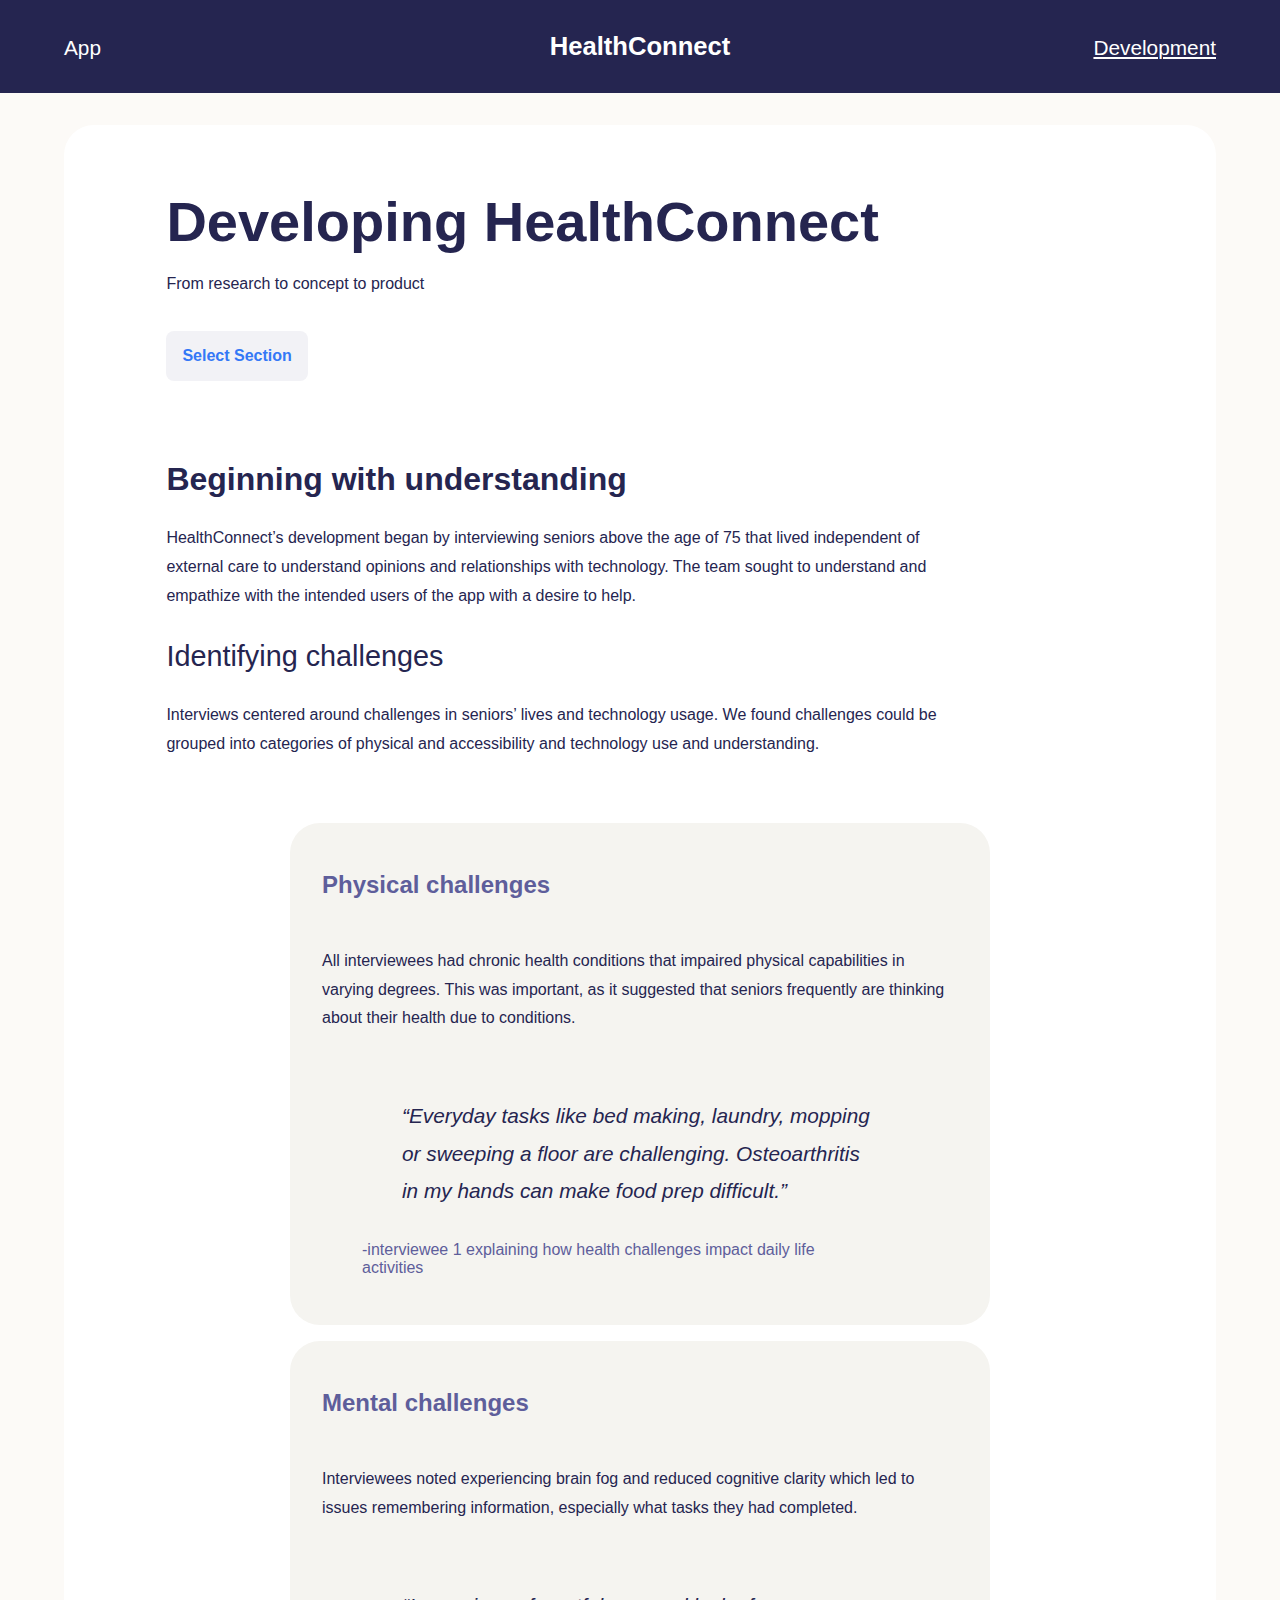
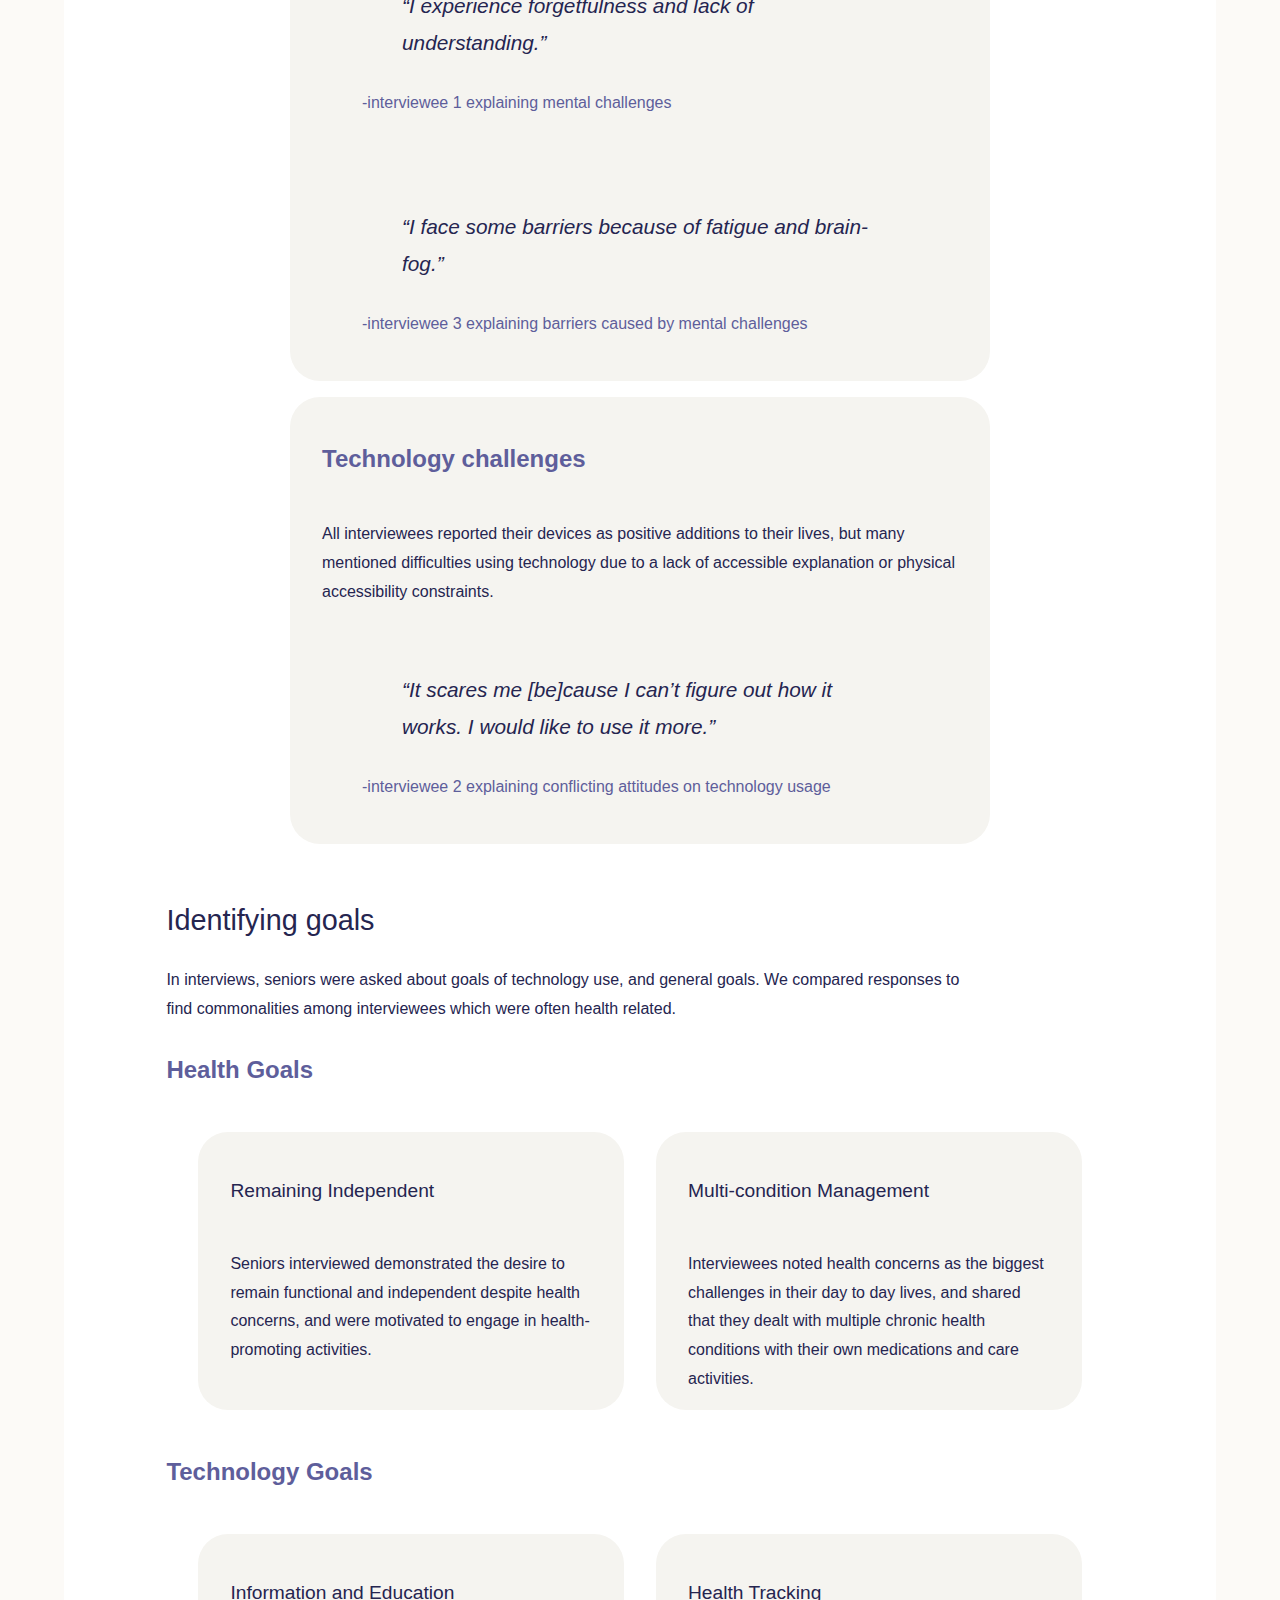
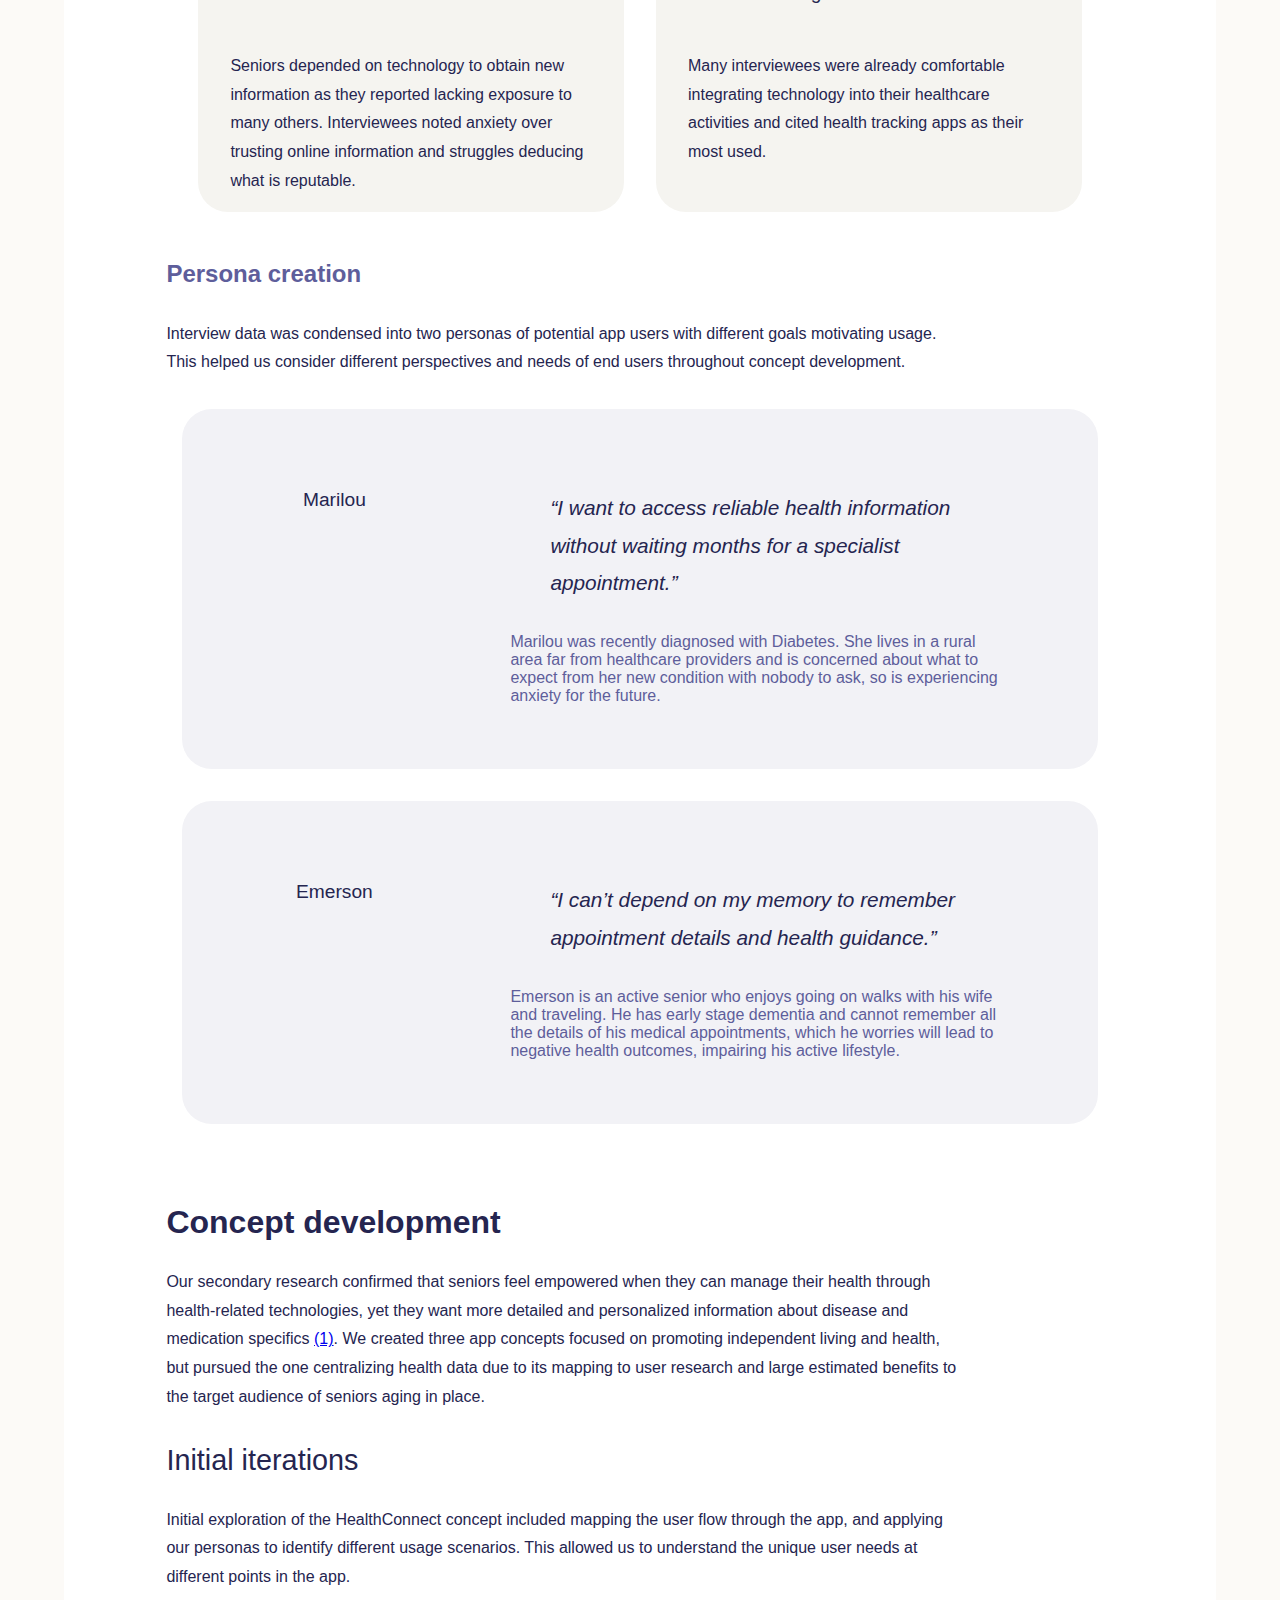
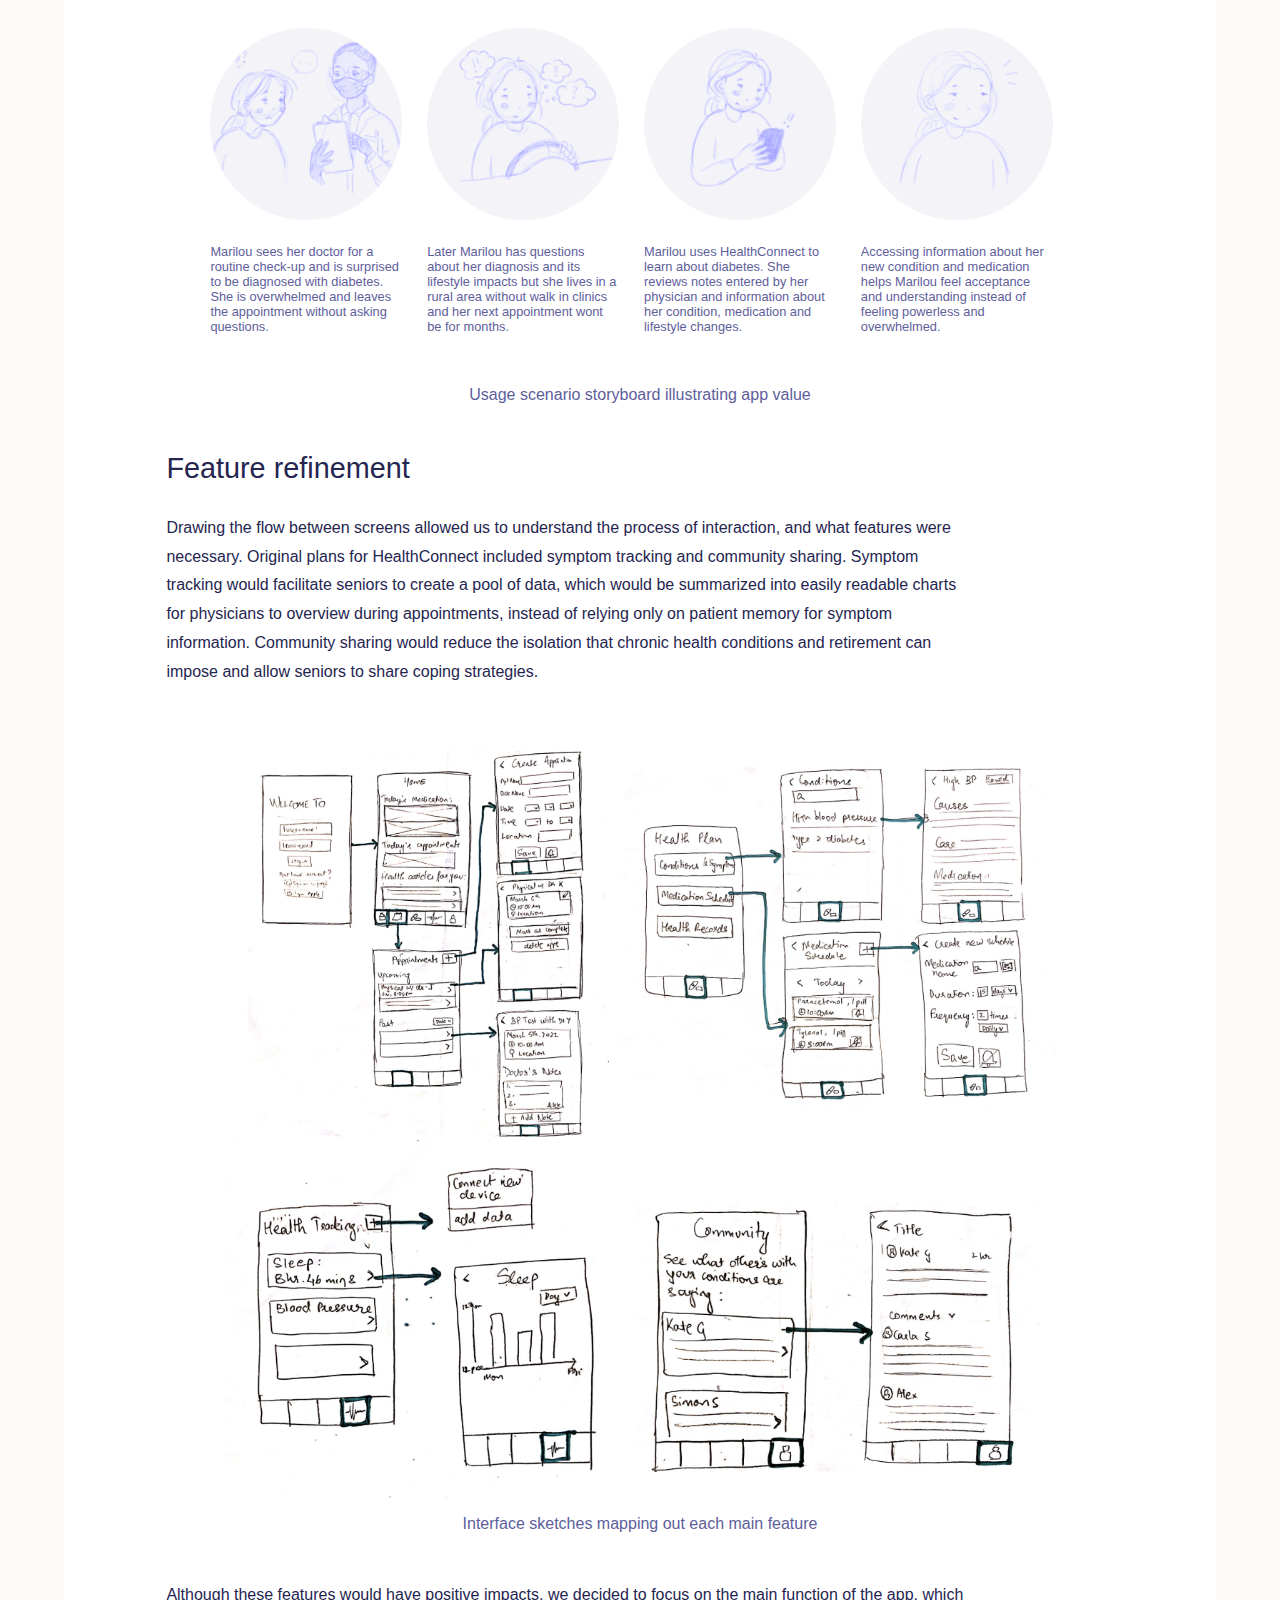
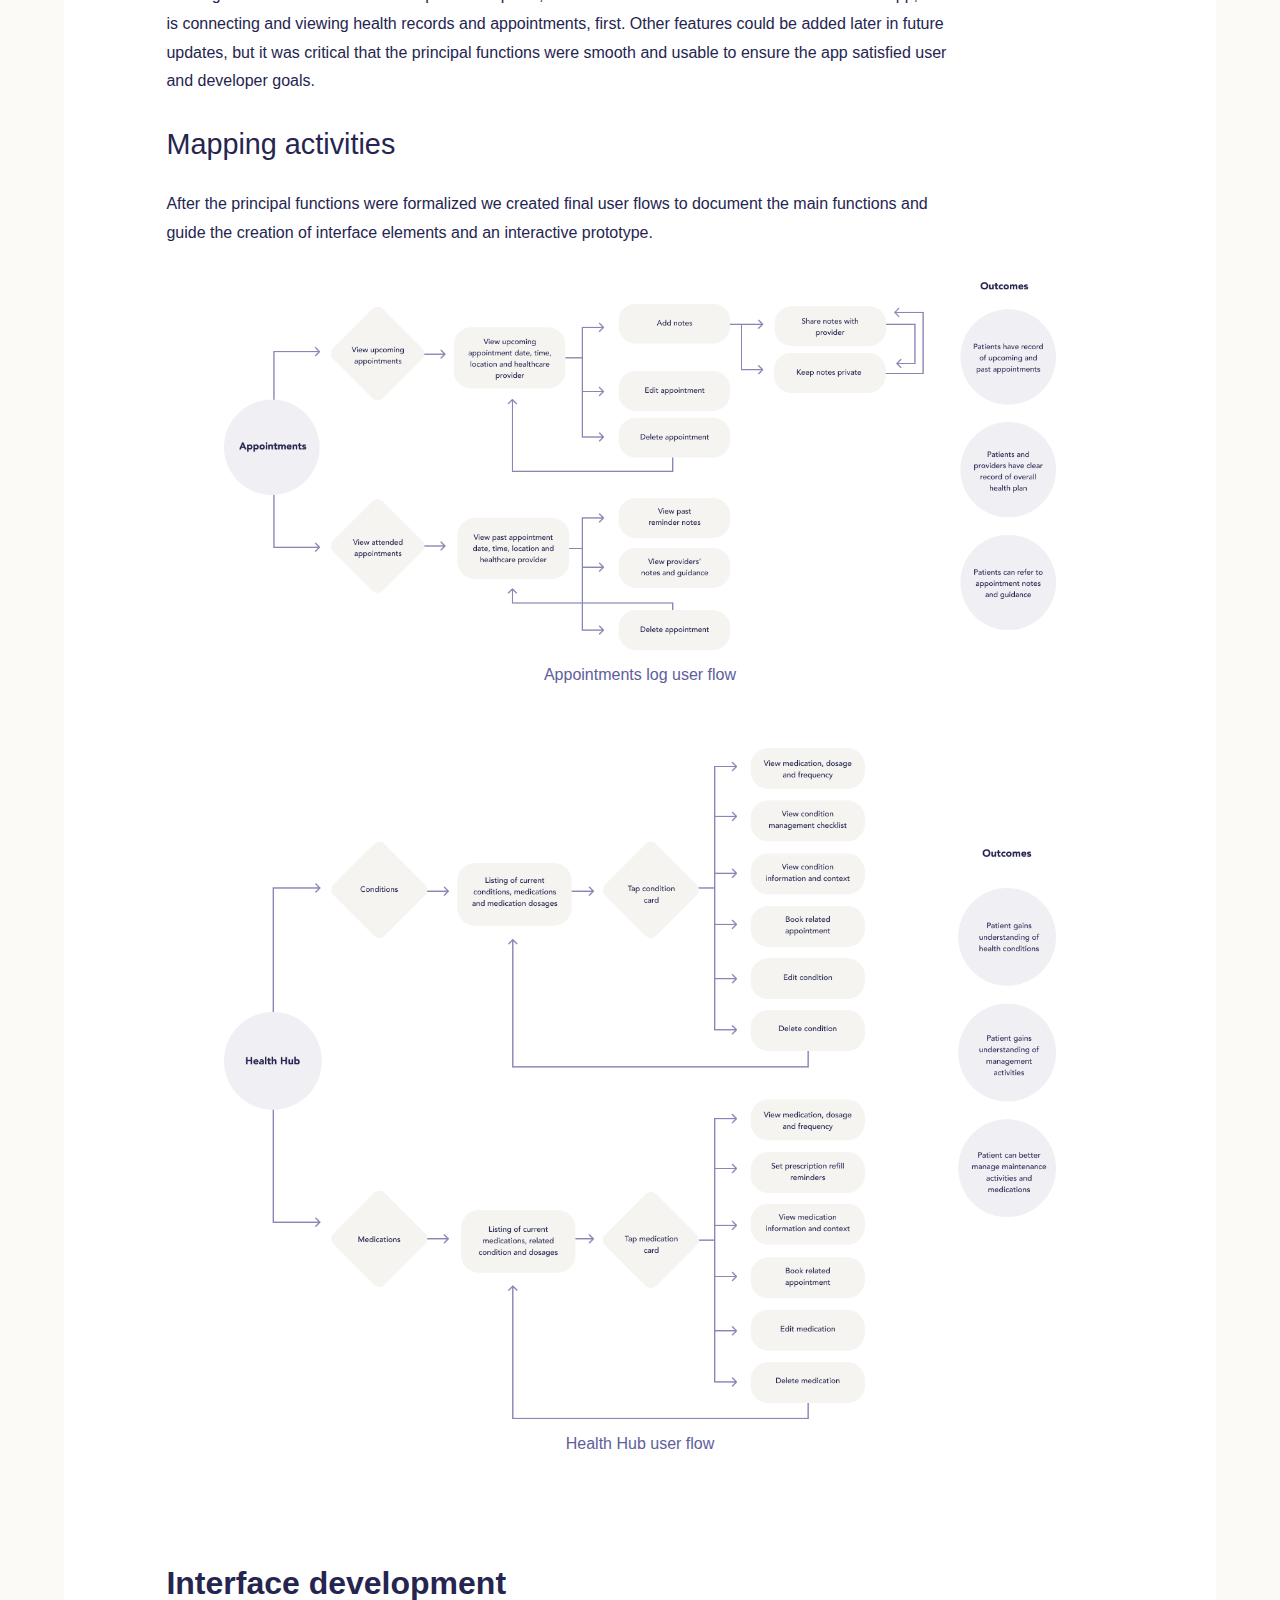
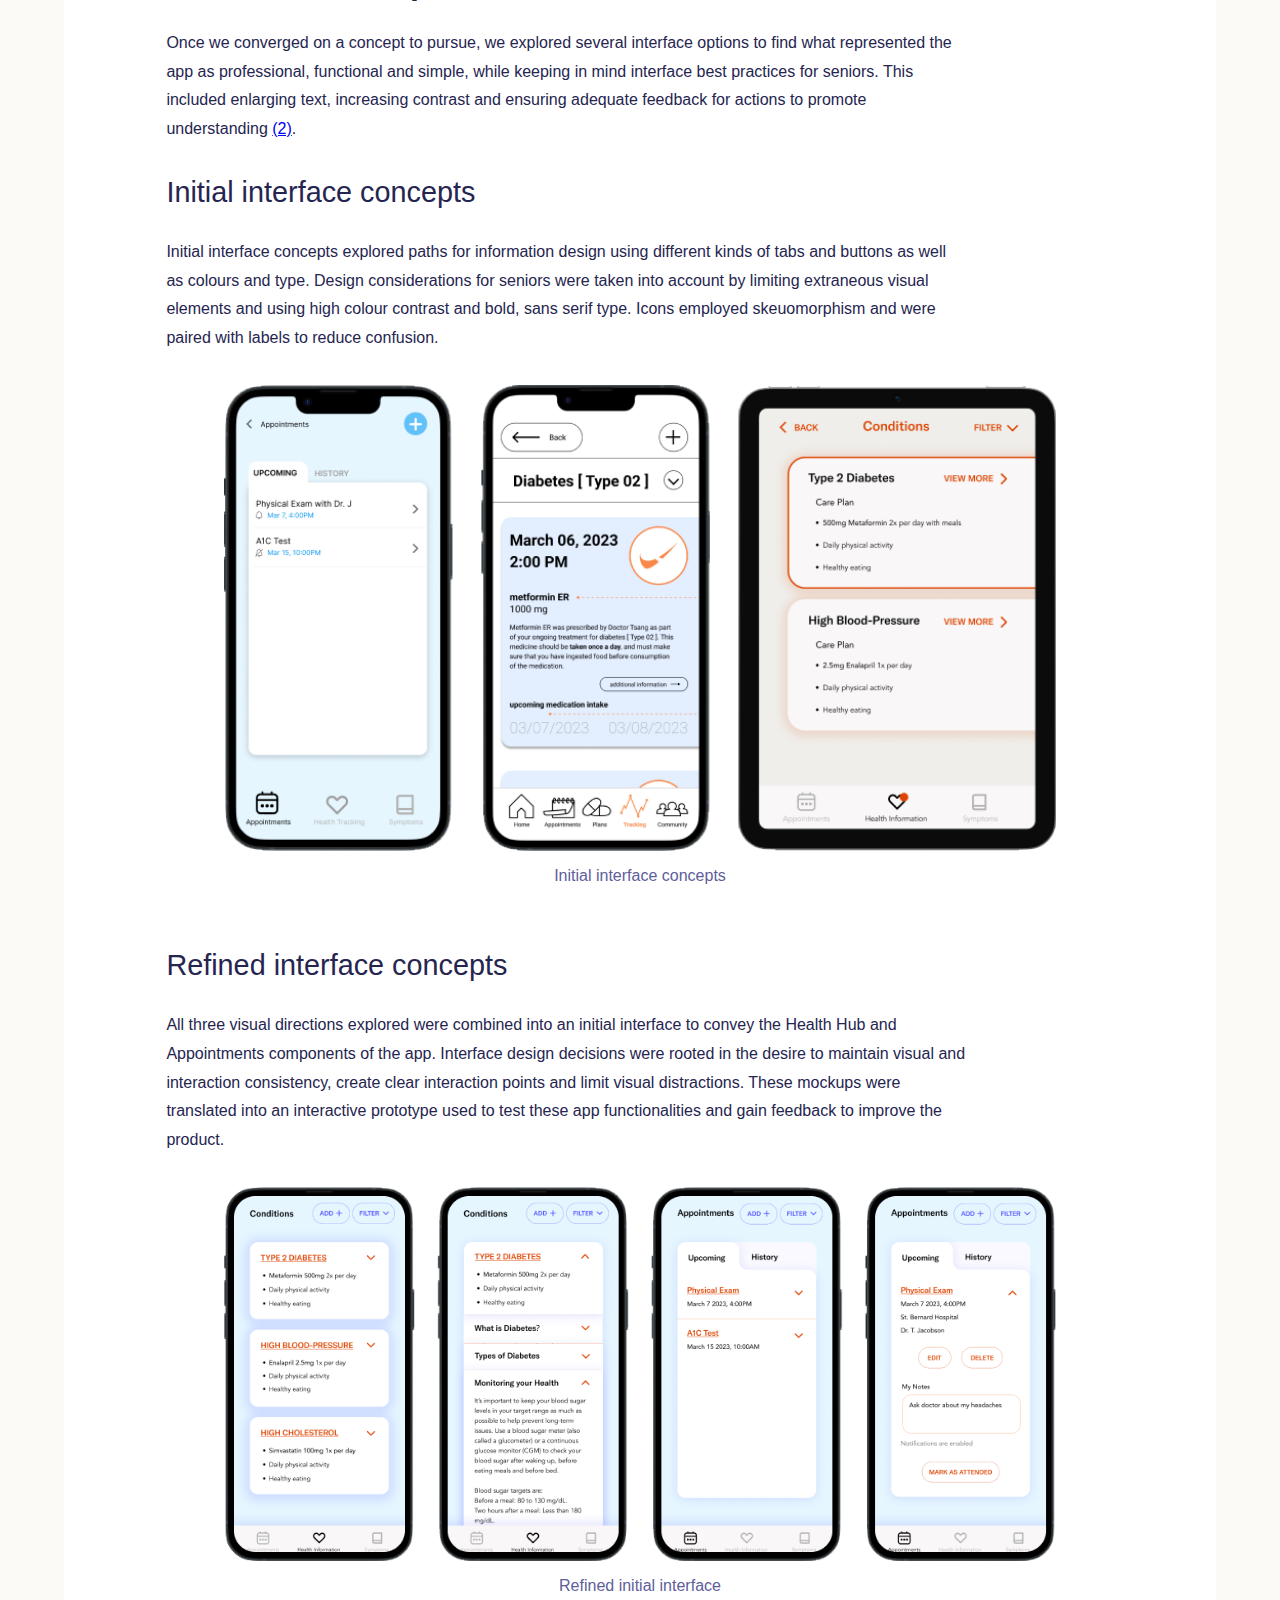
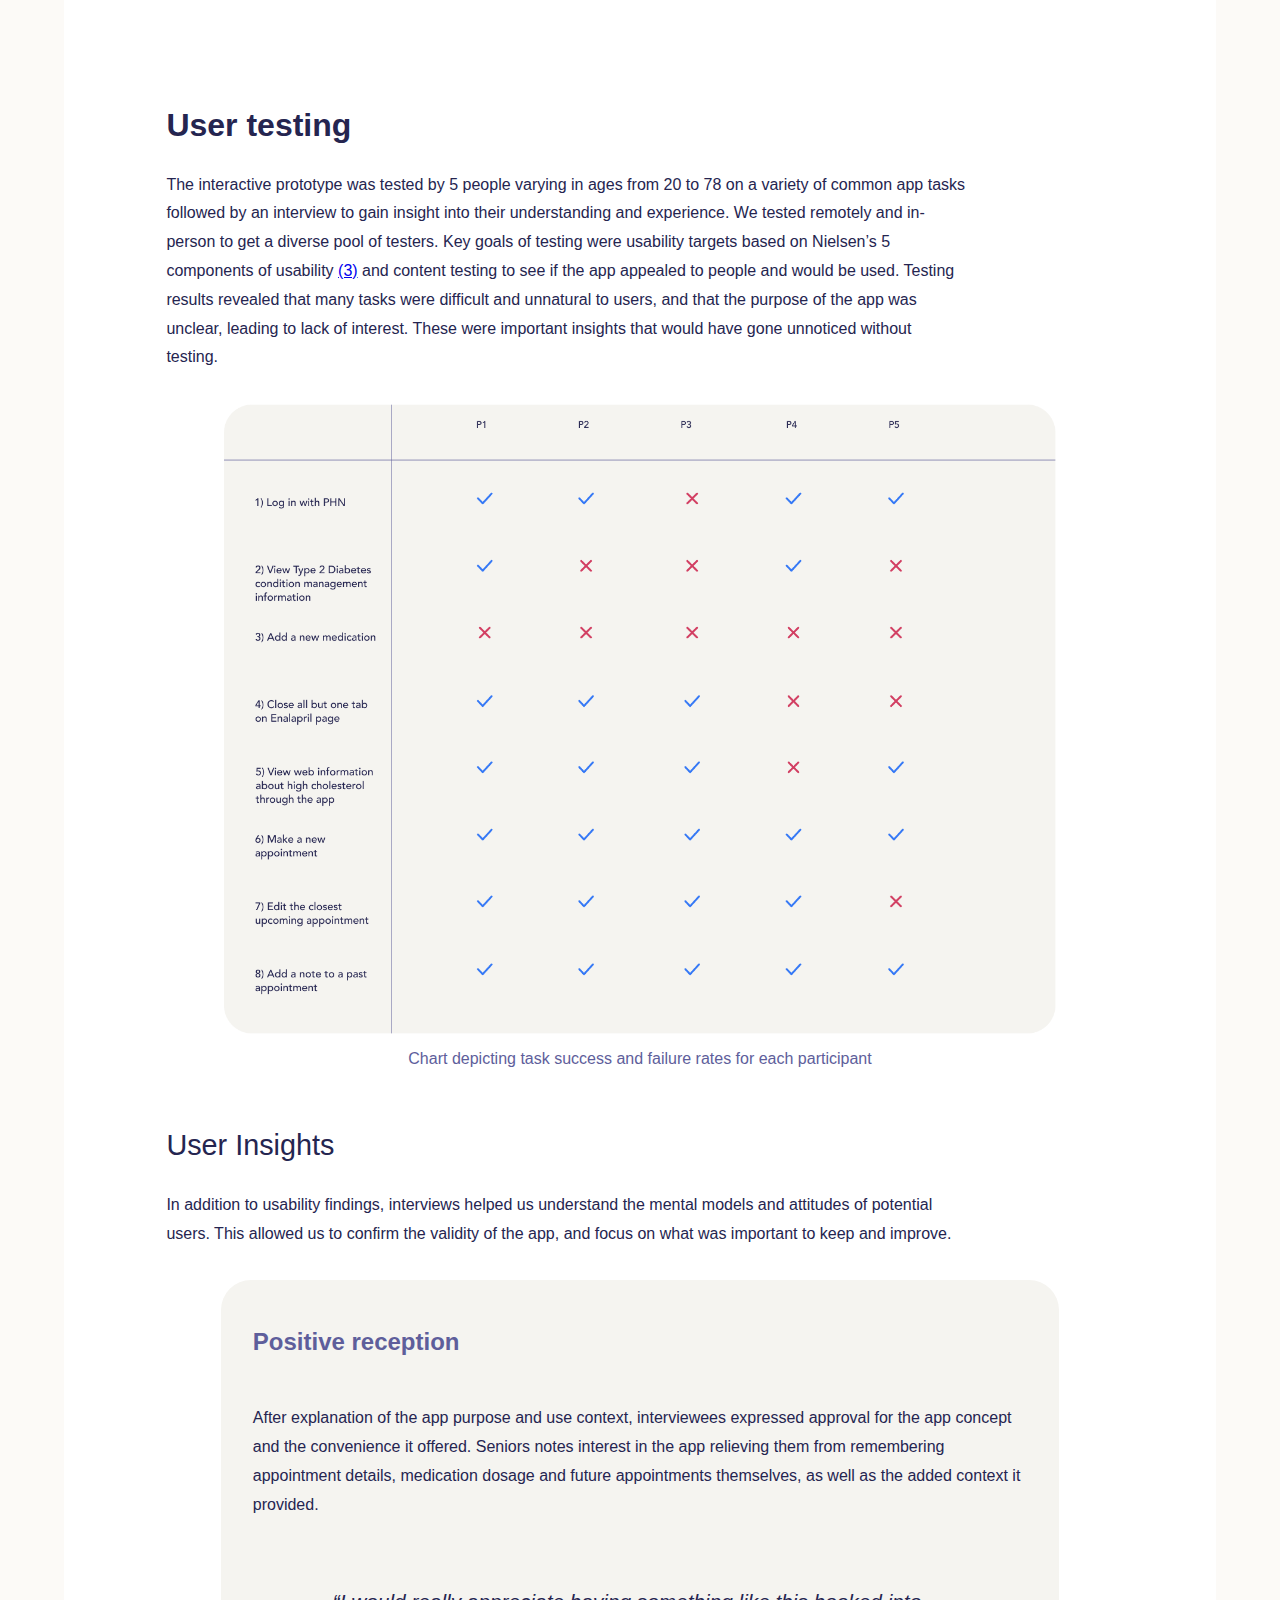
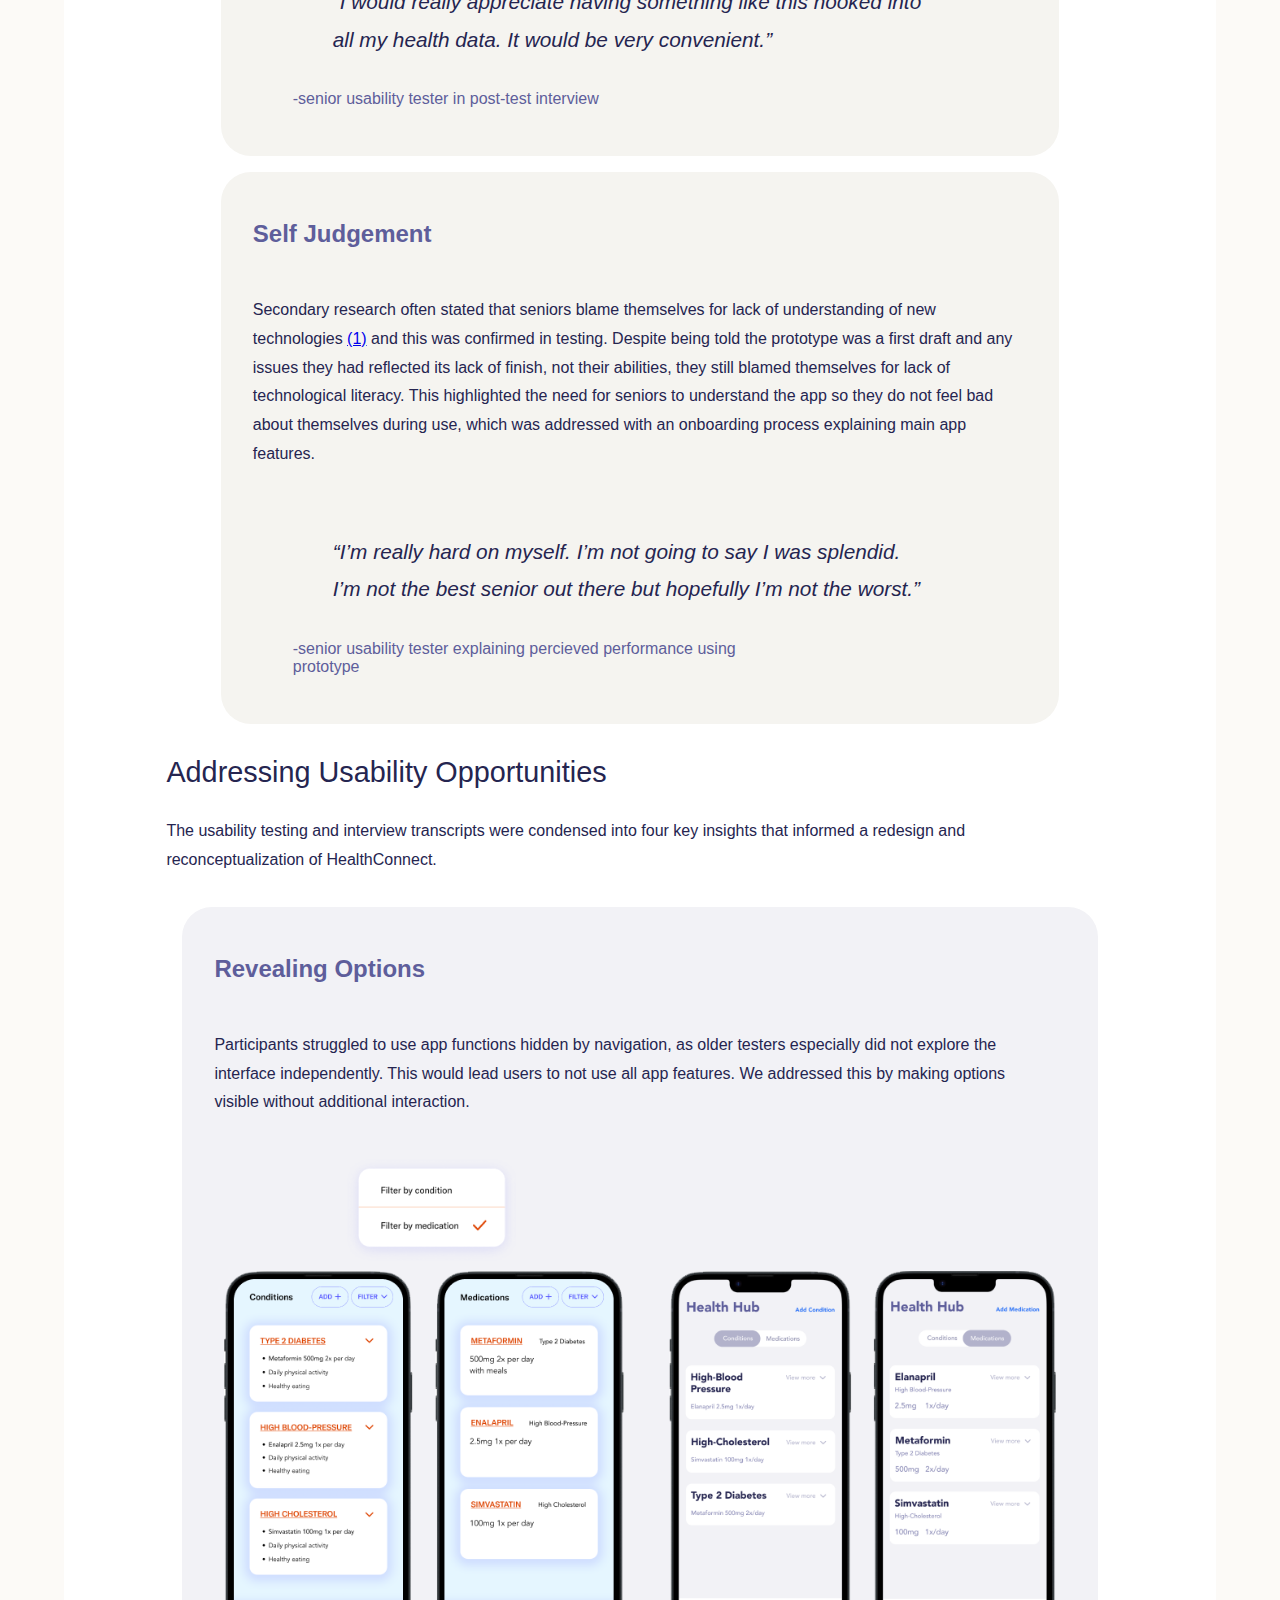
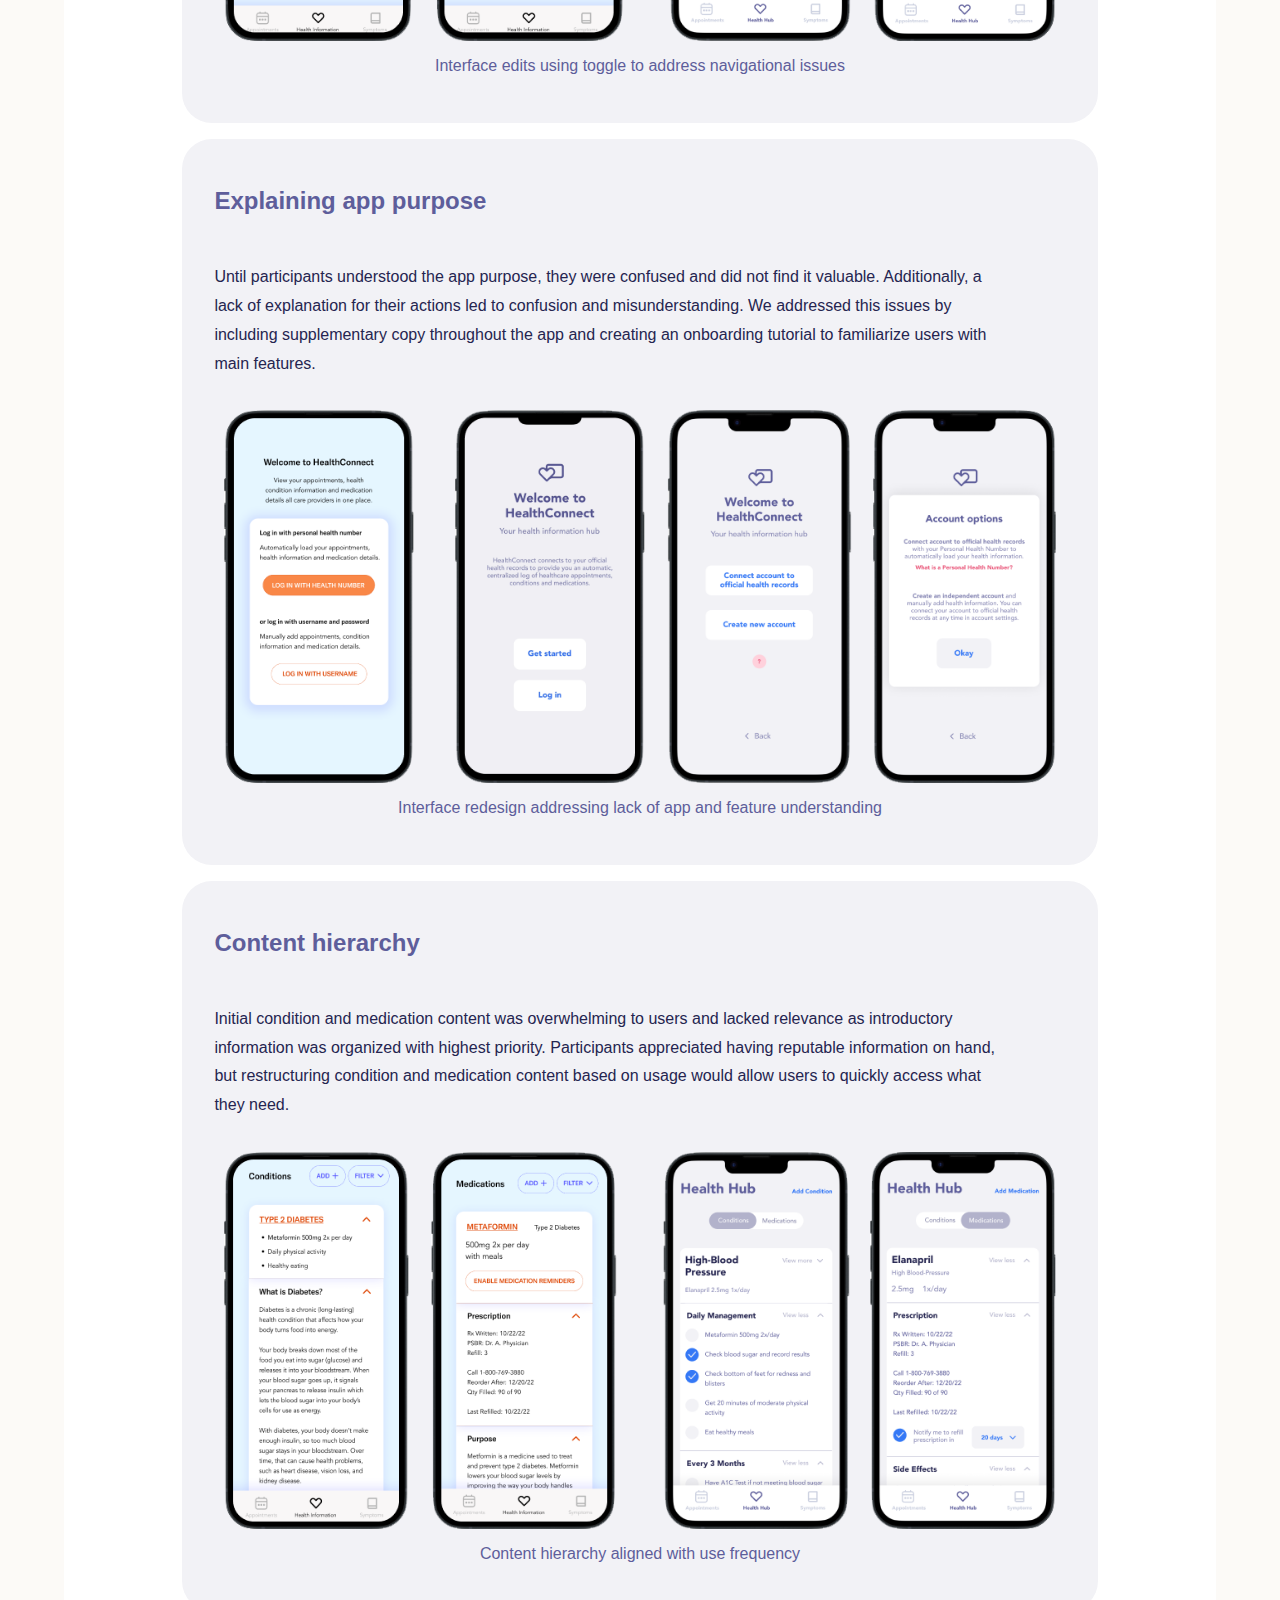
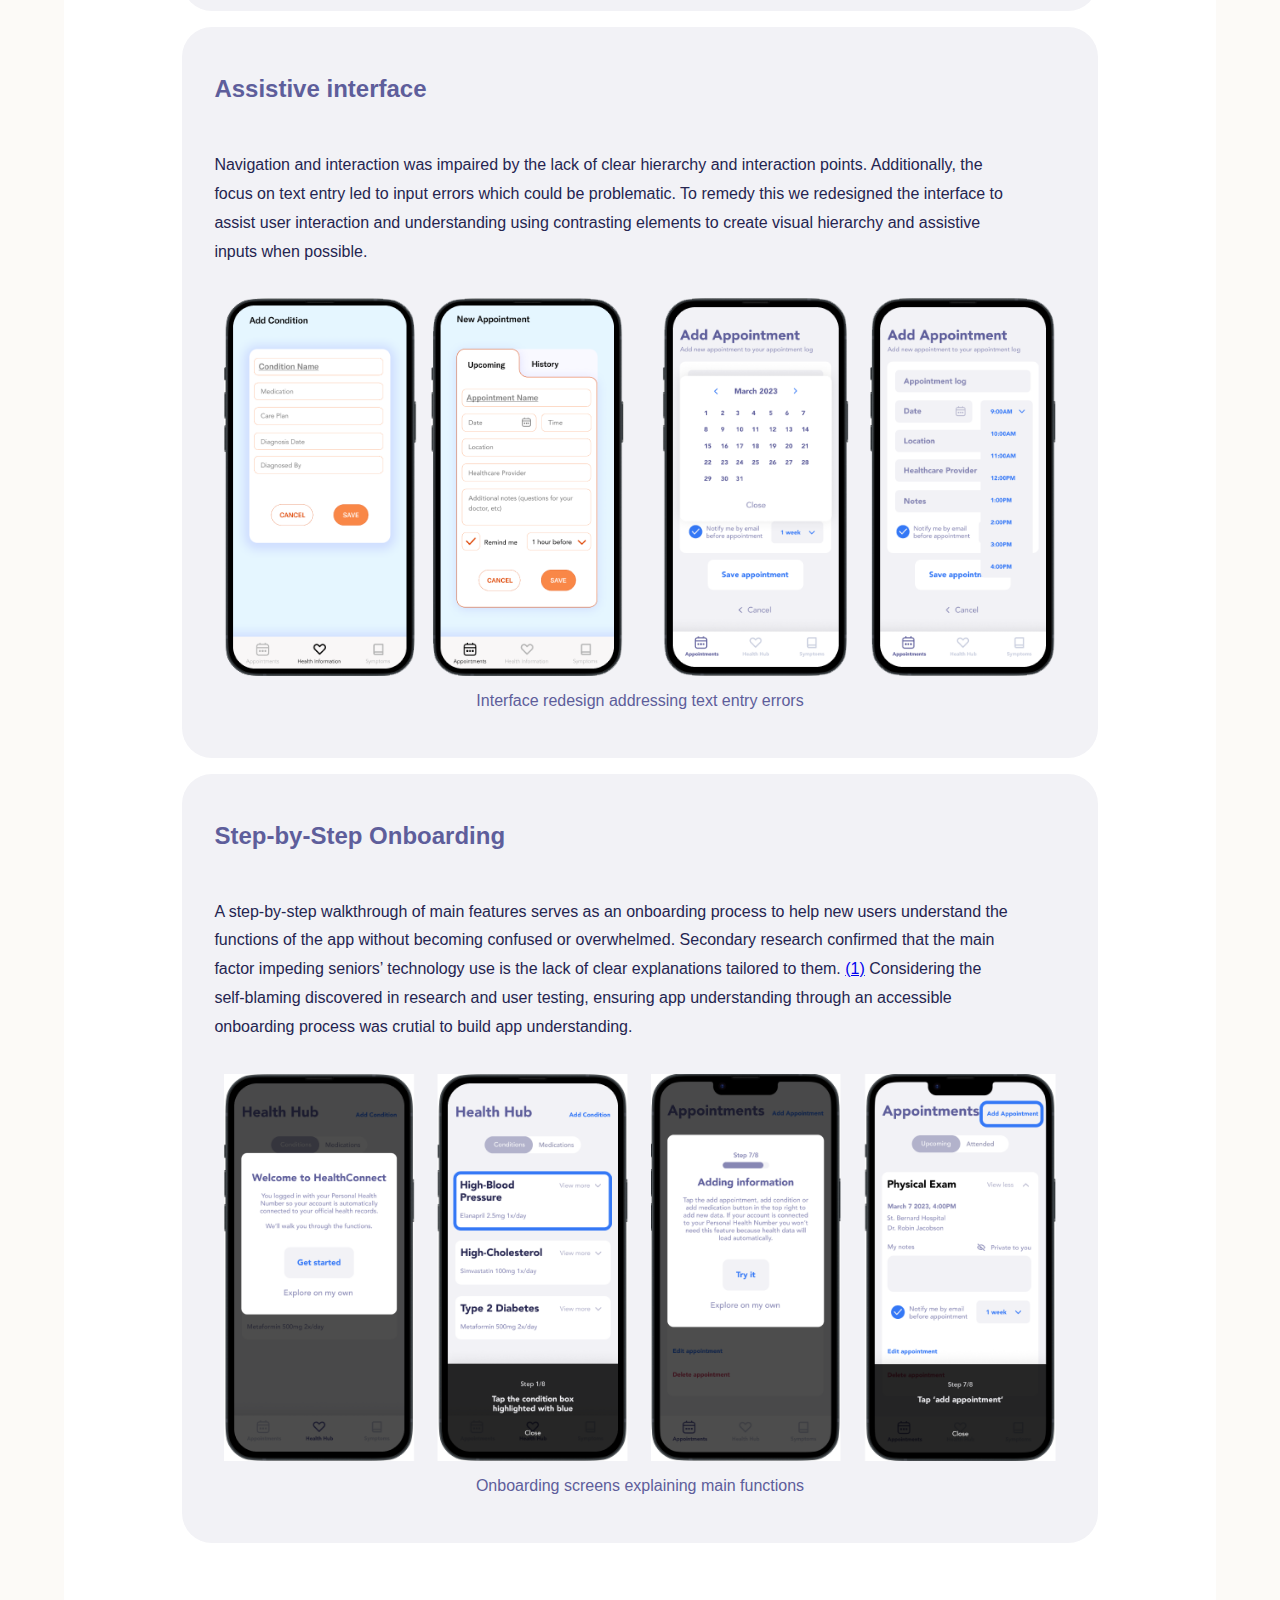
==== html/development.html @ c3352cb3 "box refining" ====
<!DOCTYPE html>
<html lang="en-ca">

<head>

    <meta charset="utf-8">
    <meta name="viewport" content="width=device-width, initial-scale=1.0">


    <title>HealthConnect</title>

    <link href="../css/main.css" rel="stylesheet">
    <link href="../css/flexbox.css" rel="stylesheet">


    <link rel="shortcut icon" href="../img/heart.png">

</head>

<body>
    <header>
        <nav class="nav-container">
            <a class="nav-item-left" href="../index.html">App</a>
            <a class="nav-item-center site-title" href="../index.html">HealthConnect</a>
            <a class="nav-item-right selected-link" href="../html/development.html">Development</a>
        </nav>

    </header>

    <section class="wrapper"> <!-- all page content wrapper-->

        <section class="section-wrapper bottom-margin"> <!-- Landing Page-->
            <h1>Developing HealthConnect</h1>
            <p class="bottom-margin-small">From research to concept to product</p>

            <div class="dropdown">
                <button class="dropbtn">Select Section</button>
                <div class="dropdown-content">
                    <a href="#user-research">User Research</a>
                    <a href="#concept-development">Concept Development</a>
                    <a href="#interface-development">Interface Development</a>
                    <a href="#user-testing">User Testing</a>
                    <a href="#final-product">Final Product</a>
                </div>
            </div>

        </section>

        <section id="user-research" class="section-wrapper bottom-margin"> <!-- Research -->
            <h2>Beginning with understanding</h2>
            <p>HealthConnect’s development began by interviewing seniors above the age of 75 that lived independent
                of
                external care to understand opinions and relationships with technology. The team sought to
                understand
                and empathize with the intended users of the app with a desire to help.
            </p>

            <section> <!-- Challenges -->
                <div class="bottom-margin-small">
                    <h3>Identifying challenges</h3>
                    <p>Interviews centered around challenges in seniors’ lives and technology
                        usage. We found challenges
                        could be grouped into categories of physical and accessibility and technology use and
                        understanding.
                    </p>
                </div>

                <div class="feature-wrapper">
                    <div class="feature-item">
                        <div class="content-box inner-section-wrapper">
                            <div class="content-box-item  light-tan-bg quote-box-width bottom-margin-small">
                                <h4>Physical challenges</h4>
                                <p>All interviewees had chronic health conditions that impaired physical capabilities in
                                    varying
                                    degrees. This was important, as it suggested that seniors frequently are thinking
                                    about
                                    their health due to conditions.</p>

                                <figure>
                                    <blockquote>
                                        <p class="quote">“Everyday tasks like bed making, laundry, mopping or sweeping a
                                            floor
                                            are
                                            challenging. Osteoarthritis in my hands can make food prep difficult.”</p>
                                    </blockquote>
                                    <figcaption class="quote-caption"> -interviewee 1 explaining how health challenges
                                        impact
                                        daily life activities
                                    </figcaption>
                                </figure>
                            </div>

                            <div class="content-box-item light-tan-bg quote-box-width bottom-margin-small">
                                <h4>Mental challenges</h4>
                                <p>Interviewees noted experiencing brain fog and reduced cognitive clarity which led to
                                    issues
                                    remembering information, especially what tasks they had completed.</p>

                                <figure>
                                    <blockquote>
                                        <p class="quote">“I experience forgetfulness and lack of understanding.”</p>
                                    </blockquote>
                                    <figcaption class="quote-caption"> -interviewee 1 explaining mental challenges
                                    </figcaption>
                                </figure>

                                <figure>
                                    <blockquote>
                                        <p class="quote">“I face some barriers because of fatigue and brain-fog.”</p>
                                    </blockquote>
                                    <figcaption class="quote-caption"> -interviewee 3 explaining barriers caused by
                                        mental
                                        challenges
                                    </figcaption>
                                </figure>
                            </div>


                            <div class="content-box-item light-tan-bg quote-box-width bottom-margin-small">
                                <h4>Technology challenges</h4>
                                <p>All interviewees reported their devices as positive additions to their lives, but
                                    many
                                    mentioned
                                    difficulties using technology due to a lack of accessible explanation or physical
                                    accessibility
                                    constraints.</p>

                                <figure>
                                    <blockquote>
                                        <p class="quote">“It scares me [be]cause I can’t figure out how it works. I
                                            would like
                                            to use it
                                            more.”</p>
                                    </blockquote>
                                    <figcaption class="quote-caption"> -interviewee 2 explaining conflicting attitudes
                                        on
                                        technology
                                        usage
                                    </figcaption>
                                </figure>

                            </div>
                        </div>

                    </div>

                </div>





            </section>

            <section> <!-- Goals -->
                <h3>Identifying goals</h3>
                <p>In interviews, seniors were asked about goals of technology use, and general goals. We compared
                    responses to find commonalities among interviewees which were often health related.
                </p>

                <h4>Health Goals</h4>

                <div class="content-inner-box">
                    <div class="content-box-item light-tan-bg">
                        <h5>Remaining Independent</h5>
                        <p>Seniors interviewed demonstrated the desire to remain functional and independent despite
                            health concerns, and were motivated to engage in health-promoting activities.</p>
                    </div>

                    <div class="content-box-item light-tan-bg">
                        <h5>Multi-condition Management</h5>
                        <p>Interviewees noted health concerns as the biggest challenges in their day to day lives,
                            and shared that they dealt with multiple chronic health conditions with their own
                            medications and care activities.</p>
                    </div>
                </div>

                <h4>Technology Goals</h4>

                <div class="content-inner-box">

                    <div class="content-box-item light-tan-bg">
                        <h5>Information and Education</h5>
                        <p>Seniors depended on technology to obtain new information as they reported lacking exposure to
                            many others. Interviewees noted anxiety over trusting
                            online information and struggles deducing what is reputable.</p>
                    </div>

                    <div class="content-box-item light-tan-bg">
                        <h5>Health Tracking</h5>
                        <p>Many interviewees were already comfortable integrating technology into their healthcare
                            activities and cited health tracking apps as their most used.</p>
                    </div>
                </div>

            </section>



            <section>
                <div class="bottom-margin-small">
                    <h4>Persona creation</h4>
                    <p>Interview data was condensed into two personas of potential app users
                        with different goals motivating
                        usage. This helped us consider different perspectives and needs of end users throughout concept
                        development.</p>
                </div>


                <div class="persona-container tint-blue-bg bottom-margin-small inner-section-wrapper">
                    <div class="persona-content">
                        <figure class="persona-img">
                            <img src="../img/marilou-2x.png" srcset="../img/marilou-1x.png 1x, ../img/marilou-2x.png 2x"
                                alt="">
                            <h5 class="image-caption">Marilou</h5>
                        </figure>
                    </div>

                    <div class="persona-content">
                        <figure>
                            <blockquote>
                                <p class="persona-quote">“I want to access reliable health information without waiting
                                    months
                                    for a specialist appointment.”</p>
                            </blockquote>
                            <figcaption class="image-caption"> Marilou was recently diagnosed with Diabetes. She lives
                                in a
                                rural area far from
                                healthcare providers and is concerned about what to expect from her new condition with
                                nobody to
                                ask, so is experiencing anxiety for the future.
                            </figcaption>
                        </figure>
                    </div>

                </div>

                <div class="persona-container tint-blue-bg inner-section-wrapper">
                    <div class="persona-content">
                        <figure class="persona-img">
                            <img src="../img/emerson-2x.png" srcset="../img/emerson-1x.png 1x, ../img/emerson-2x.png 2x"
                                alt="">
                            <h5 class="image-caption">Emerson</h5>
                        </figure>
                    </div>

                    <div class="persona-content">
                        <figure>
                            <blockquote>
                                <p class="persona-quote">“I can’t depend on my memory to remember appointment details
                                    and
                                    health guidance.”</p>
                            </blockquote>
                            <figcaption class="image-caption">Emerson is an active senior who enjoys going on walks with
                                his
                                wife and traveling. He
                                has early stage dementia and cannot remember all the details of his medical
                                appointments, which
                                he worries will lead to negative health outcomes, impairing his active lifestyle.
                            </figcaption>
                        </figure>
                    </div>
                </div>

            </section>

        </section>


        <section id="concept-development" class="bottom-margin"> <!-- Concept -->
            <section class="section-wrapper">
                <div class="bottom-margin-small">
                    <h2>Concept development</h2>
                    <p>Our secondary research confirmed that seniors feel empowered when they can manage their health
                        through health-related technologies, yet they want more detailed and personalized information
                        about
                        disease and medication specifics <a href="https://pubmed.ncbi.nlm.nih.gov/30974780/">(1)</a>. We
                        created three app concepts focused on promoting independent living and health, but pursued the
                        one
                        centralizing health data due to its mapping to user research and large estimated benefits to the
                        target audience of seniors aging in place.
                    </p>
                </div>

                <section class="bottom-margin-small">
                    <h3>Initial iterations</h3>
                    <p>Initial exploration of the HealthConnect concept included mapping the user flow through the app,
                        and applying our personas to identify different usage scenarios. This allowed us to understand
                        the unique
                        user needs at different points in the app.</p>
                </section>

                <figure class="scenario-wrapper">
                    <div class="scenario-content bottom-margin-small">

                        <div class="scenario-item">
                            <figure class="scenario-figure">
                                <img class="scenario-img" src="../img/s1-2x.png"
                                    srcset="../img/s1-1x.png 1x, ../img/s1-2x.png 2x" alt="">
                                <figcaption class="scenario-text">Marilou sees her doctor for a routine check-up and is
                                    surprised to be diagnosed with diabetes. She is overwhelmed and leaves the
                                    appointment without asking questions.</figcaption>
                            </figure>
                        </div>

                        <div class="scenario-item">
                            <figure class="scenario-figure">
                                <img class="scenario-img" src="../img/s2-2x.png"
                                    srcset="../img/s2-1x.png 1x, ../img/s2-2x.png 2x" alt="">
                                <figcaption class="scenario-text">Later Marilou has questions about her diagnosis and
                                    its lifestyle impacts but she lives in a rural area without walk in clinics and her
                                    next appointment wont be for months.</figcaption>
                            </figure>
                        </div>

                        <div class="scenario-item">
                            <figure class="scenario-figure">
                                <img class="scenario-img" src="../img/s3-2x.png"
                                    srcset="../img/s3-1x.png 1x, ../img/s3-2x.png 2x" alt="">
                                <figcaption class="scenario-text">Marilou uses HealthConnect to learn about diabetes.
                                    She reviews notes entered by her physician and information about her condition,
                                    medication and lifestyle changes.</figcaption>
                            </figure>
                        </div>

                        <div class="scenario-item">
                            <figure class="scenario-figure">
                                <img class="scenario-img" src="../img/s4-2x.png"
                                    srcset="../img/s4-1x.png 1x, ../img/s4-2x.png 2x" alt="">
                                <figcaption class="scenario-text">Accessing information about her new condition and
                                    medication helps Marilou feel acceptance and understanding instead of feeling
                                    powerless and overwhelmed.</figcaption>
                            </figure>
                        </div>

                    </div>

                    <figcaption class="image-caption">Usage scenario storyboard illustrating app value</figcaption>
                </figure>


                <section class="bottom-margin-small">
                    <h3>Feature refinement</h3>
                    <p>Drawing the flow between screens allowed us to understand the process of interaction, and what
                        features were necessary. Original plans for HealthConnect included symptom tracking and
                        community
                        sharing. Symptom tracking would facilitate seniors to create a pool of data, which would be
                        summarized into easily readable charts for physicians to overview during appointments, instead
                        of
                        relying only on patient memory for symptom information. Community sharing would reduce the
                        isolation
                        that chronic health conditions and retirement can impose and allow seniors to share coping
                        strategies.</p>
                </section>

                <div class="image-wrapper">
                    <figure class="image-caption-box">
                        <img src="../img/sketches-2x.png" srcset="../img/sketches-1x.png 1x, ../img/sketches-2x.png 2x"
                            alt="">
                        <figcaption class="image-caption">Interface sketches mapping out each main feature</figcaption>
                    </figure>
                </div>

                <section class="bottom-margin-small">
                    <p>Although these features would have positive impacts, we decided to focus on the main function of
                        the
                        app, which is connecting and viewing health records and appointments, first. Other features
                        could be
                        added later in future updates, but it was critical that the principal functions were smooth and
                        usable to ensure the app satisfied user and developer goals.</p>
                </section>

                <section>
                    <h3>Mapping activities</h3>
                    <p>After the principal functions were formalized we created final user flows to document the main
                        functions and guide the creation of interface elements and an interactive prototype.</p>
                </section>

                <div class="image-wrapper">
                    <figure class="image-caption-box">
                        <img src="../img/appts-flow-2x.png"
                            srcset="../img/appts-flow-1x.png 1x, ../img/appts-flow-2x.png 2x" alt="">
                        <figcaption class="image-caption">Appointments log user flow</figcaption>
                    </figure>

                    <figure class="image-caption-box">
                        <img src="../img/hh-flow-2x.png" srcset="../img/hh-flow-1x.png 1x, ../img/hh-flow-2x.png 2x"
                            alt="">
                        <figcaption class="image-caption">Health Hub user flow</figcaption>
                    </figure>
                </div>
            </section>
        </section>

        <section id="interface-development" class="bottom-margin"> <!-- Interface -->
            <section class="section-wrapper">
                <div class="bottom-margin-small">
                    <h2>Interface development</h2>
                    <p>Once we converged on a concept to pursue, we explored several interface options to find what
                        represented the app as professional, functional and simple, while keeping in mind interface best
                        practices for seniors. This included enlarging text, increasing contrast and ensuring adequate
                        feedback for actions to promote understanding <a
                            href=" https://eldertech.org/ui-design-best-practices-for-seniors/">(2)</a>.</p>
                </div>

                <section class="bottom-margin-small">
                    <h3>Initial interface concepts</h3>
                    <p>Initial interface concepts explored paths for information design using different kinds of tabs
                        and buttons as well as colours and type. Design considerations for seniors were taken into
                        account by limiting extraneous visual elements and using high colour contrast and bold, sans
                        serif type. Icons employed skeuomorphism and were paired with labels to reduce confusion. </p>

                    <div class="image-wrapper">
                        <figure class="image-caption-box">
                            <img src="../img/initial-mocks-2x.png"
                                srcset="../img/initial-mocks-1x.png 1x, ../img/initial-mocks-2x.png 2x" alt="">
                            <figcaption class="image-caption">Initial interface concepts</figcaption>
                        </figure>
                    </div>

                </section>


                <section class="bottom-margin-small">
                    <h3>Refined interface concepts</h3>
                    <p>All three visual directions explored were combined into an initial interface to convey the Health
                        Hub and Appointments components of the app. Interface design decisions were rooted in the desire
                        to maintain visual and interaction consistency, create clear interaction points and limit visual
                        distractions. These mockups were translated into an interactive prototype used to test these app
                        functionalities and gain feedback to improve the product.</p>

                    <div class="image-wrapper">
                        <figure class="image-caption-box">
                            <img src="../img/refined-initial-mocks-2x.png"
                                srcset="../img/refined-initial-mocks-1x.png 1x, ../img/refined-initial-mocks-2x.png 2x"
                                alt="">
                            <figcaption class="image-caption">Refined initial interface</figcaption>
                        </figure>
                    </div>
                </section>
            </section>




        </section>

        <section id="user-testing" class="bottom-margin section-wrapper"> <!-- User Testing -->
            <h2>User testing</h2>
            <p>The interactive prototype was tested by 5 people varying in ages from 20 to 78 on a variety of common
                app tasks followed by an interview to gain insight into their understanding and experience. We
                tested remotely and in-person to get a diverse pool of testers. Key goals of testing were usability
                targets based on Nielsen’s 5 components of usability <a
                    href="https://www.nngroup.com/articles/usability-101-introduction-to-usability/">(3)</a> and
                content testing to see if the app
                appealed to people and would be used. Testing results revealed that many tasks were difficult and
                unnatural to users, and that the purpose
                of the app was unclear, leading to lack of interest. These were important insights that would have
                gone unnoticed without testing.</p>

            <div class="image-wrapper">
                <figure class="image-caption-box">
                    <img src="../img/testing-results-2x.png"
                        srcset="../img/testing-results-1x.png 1x, ../img/testing-results-2x.png 2x" alt="">
                    <figcaption class="image-caption">Chart depicting task success and failure rates for each
                        participant </figcaption>
                </figure>
            </div>

            <section>
                <div class="bottom-margin-small">
                    <h3>User Insights</h3>
                    <p>In addition to usability findings, interviews helped us understand the mental models and
                        attitudes of
                        potential users. This allowed us to confirm the validity of the app, and focus on what was
                        important
                        to keep and improve.</p>
                </div>

                <div class="content-box inner-section-wrapper bottom-margin-small">
                    <div class="content-box-item  light-tan-bg bottom-margin-small">
                        <h4>Positive reception</h4>
                        <p>After explanation of the app purpose and use context, interviewees expressed approval for the
                            app
                            concept and the convenience it offered. Seniors notes interest in the app relieving them
                            from
                            remembering appointment details, medication dosage and future appointments themselves, as
                            well
                            as
                            the added context it provided.</p>

                        <figure>
                            <blockquote>
                                <p class="quote">“I would really appreciate having something like this hooked into all
                                    my
                                    health
                                    data. It would be very convenient.”</p>
                            </blockquote>
                            <figcaption class="quote-caption"> -senior usability tester in post-test interview
                            </figcaption>
                        </figure>
                    </div>

                    <div class="content-box-item  light-tan-bg bottom-margin-small">
                        <h4>Self Judgement</h4>
                        <p>Secondary research often stated that seniors blame themselves for lack of understanding of
                            new
                            technologies <a href="https://pubmed.ncbi.nlm.nih.gov/30974780/">(1)</a> and this was
                            confirmed
                            in
                            testing. Despite being told the prototype was a first draft and any issues they had
                            reflected
                            its
                            lack of finish, not their abilities, they still blamed themselves for lack of technological
                            literacy. This highlighted the need for seniors to understand the app so they do not feel
                            bad
                            about
                            themselves during use, which was addressed with an onboarding process explaining main app
                            features.
                        </p>

                        <figure>
                            <blockquote>
                                <p class="quote">“I’m really hard on myself. I’m not going to say I was splendid. I’m
                                    not
                                    the
                                    best senior out there but hopefully I’m not the worst.”
                                </p>
                            </blockquote>
                            <figcaption class="quote-caption"> -senior usability tester explaining percieved performance
                                using prototype
                            </figcaption>
                        </figure>
                    </div>

                </div>
            </section>

            <section>
                <div class="bottom-margin-small">
                    <h3>Addressing Usability Opportunities</h3>
                    <p>The usability testing and interview transcripts were condensed into four key insights that
                        informed a
                        redesign and reconceptualization of HealthConnect.</p>
                </div>

                <div class="content-box">
                    <div class="content-box-item  tint-blue-bg bottom-margin-small">
                        <h4>Revealing Options</h4>
                        <p>Participants struggled to use app functions hidden by navigation, as older testers especially
                            did
                            not
                            explore the interface independently. This would lead users to not use all app features. We
                            addressed
                            this by making options visible without additional interaction.</p>

                        <div class="image-wrapper">
                            <figure class="image-caption-box">
                                <img src="../img/reveal-2x.png"
                                    srcset="../img/reveal-1x.png 1x, ../img/reveal-2x.png 2x" alt="">
                                <figcaption class="image-caption">Interface edits using toggle to address navigational
                                    issues
                                </figcaption>
                            </figure>
                        </div>
                    </div>

                    <div class="content-box-item  tint-blue-bg bottom-margin-small">
                        <h4>Explaining app purpose</h4>
                        <p>Until participants understood the app purpose, they were confused and did not find it
                            valuable.
                            Additionally, a lack of explanation for their actions led to confusion and misunderstanding.
                            We
                            addressed this issues by including supplementary copy throughout the app and creating an
                            onboarding
                            tutorial to familiarize users with main features.</p>

                        <div class="image-wrapper">
                            <figure class="image-caption-box">
                                <img src="../img/explanation-2x.png"
                                    srcset="../img/explanation-1x.png 1x, ../img/explanation-2x.png 2x" alt="">
                                <figcaption class="image-caption">Interface redesign addressing lack of app and feature
                                    understanding
                                </figcaption>
                            </figure>
                        </div>
                    </div>

                    <div class="content-box-item  tint-blue-bg bottom-margin-small">
                        <h4>Content hierarchy</h4>
                        <p>Initial condition and medication content was overwhelming to users and lacked relevance as
                            introductory information was organized with highest priority. Participants appreciated
                            having
                            reputable information on hand, but restructuring condition and medication content based on
                            usage
                            would allow users to quickly access what they need.</p>

                        <div class="image-wrapper">
                            <figure class="image-caption-box">
                                <img src="../img/contenthierarchy-2x.png"
                                    srcset="../img/contenthierarchy-1x.png 1x, ../img/contenthierarchy-2x.png 2x"
                                    alt="">
                                <figcaption class="image-caption">Content hierarchy aligned with use frequency
                                </figcaption>
                            </figure>
                        </div>
                    </div>

                    <div class="content-box-item  tint-blue-bg bottom-margin-small">
                        <h4>Assistive interface</h4>
                        <p>Navigation and interaction was impaired by the lack of clear hierarchy and interaction
                            points.
                            Additionally, the focus on text entry led to input errors which could be problematic. To
                            remedy
                            this
                            we redesigned the interface to assist user interaction and understanding using contrasting
                            elements
                            to create visual hierarchy and assistive inputs when possible.</p>

                        <div class="image-wrapper">
                            <figure class="image-caption-box">
                                <img src="../img/assistive-2x.png"
                                    srcset="../img/assistive-1x.png 1x, ../img/assistive-2x.png 2x" alt="">
                                <figcaption class="image-caption">Interface redesign addressing text entry errors
                                </figcaption>
                            </figure>
                        </div>
                    </div>

                    <div class="content-box-item  tint-blue-bg bottom-margin-small">
                        <h4>Step-by-Step Onboarding</h4>
                        <p>A step-by-step walkthrough of main features serves as an onboarding process to help new users
                            understand the functions of the app without becoming confused or overwhelmed. Secondary
                            research
                            confirmed that the main factor impeding seniors’ technology use is the lack of clear
                            explanations tailored to them. <a href="https://pubmed.ncbi.nlm.nih.gov/30974780/">(1)</a>
                            Considering the self-blaming discovered in research and user testing, ensuring app
                            understanding
                            through an accessible onboarding process was crutial to build app understanding.</p>

                        <div class="image-wrapper">
                            <figure class="image-caption-box">
                                <img src="../img/onboarding-2x.png"
                                    srcset="../img/onboarding-1x.png 1x, ../img/onboarding-2x.png 2x" alt="">
                                <figcaption class="image-caption">Onboarding screens explaining main functions
                                </figcaption>
                            </figure>
                        </div>
                    </div>


                </div>


            </section>
        </section>




        <section id="final-product" class="section-wrapper bottom-margin bottom-padding"> <!-- Final Product-->
            <div class="bottom-margin-small">
                <h2>Final product</h2>
                <p>HealthConnect was redesigned to address issues found in user testing and keep the interface
                    understandable and accessible to varied audiences. It contains the Health Hub with condition and
                    medication information, and the Appointments log which displays upcoming and past appointments.</p>
                <p>With HealthConnect, patients can view condition and medication information,
                    view upcoming appointments and revisit past appointment notes and guidance. This allows you to keep
                    track of health information, and promotes prolonged health and reduced anxiety caused by unknowns
                    and
                    memory stress.</p>
            </div>

            <section class="inner-section-wrapper feature-wrapper tint-blue-bg bottom-margin-small">
                <div class="feature-container">
                    <div class="feature-item">
                        <figure class="card-gif-wrapper">
                            <img class="gif-border card-gif-content" src="../img/createandconnect.gif" alt="">
                            <figcaption class="image-caption">App login
                            </figcaption>
                        </figure>
                    </div>

                    <div class="feature-item-text">
                        <h4>Connect to health records</h4>
                        <p>Patients can log in with their Personal Health Number to connect and load their official
                            health records automatically.
                            Users can also create an independent account that is not connected to their health records
                            and add health information manually.
                        </p>
                    </div>
                </div>
            </section>

            <section class="inner-section-wrapper feature-wrapper tint-blue-bg bottom-margin-small">
                <div class="feature-container">
                    <div class="feature-item">
                        <figure class="card-gif-wrapper">
                            <img class="gif-border card-gif-content" src="../img/onboardingprocess.gif" alt="">
                            <figcaption class="image-caption">Onboarding process
                            </figcaption>
                        </figure>
                    </div>

                    <div class="feature-item-text">
                        <h4>Learn features through onboarding</h4>
                        <p>Main app features and explained in an initial onboarding process allowing users to try out
                            each function with clear direction and no risks. This facilitates increased understanding
                            and allows new users to explore in a structured and comfortable way.</p>
                    </div>
                </div>
            </section>

            <section class="inner-section-wrapper feature-wrapper tint-blue-bg bottom-margin-small">
                <div class="feature-container">
                    <div class="feature-item">
                        <figure class="card-gif-wrapper">
                            <img class="gif-border card-gif-content" src="../img/healthhubwalkthrough.gif" alt="">
                            <figcaption class="image-caption">Health Hub information
                            </figcaption>
                        </figure>
                    </div>

                    <div class="feature-item-text">
                        <h4>Understand conditions and medications</h4>
                        <p>The Health Hub displays all conditions and medications, including medication dosage and
                            prescription information, a condition management activities checklist and supplementary
                            context information to educate patients on their health.</p>
                    </div>
                </div>
            </section>

            <section class="inner-section-wrapper feature-wrapper tint-blue-bg bottom-margin">
                <div class="feature-container">
                    <div class="feature-item">
                        <figure class="card-gif-wrapper">
                            <img class="gif-border card-gif-content" src="../img/apptsschedule.gif" alt="">
                            <figcaption class="image-caption">Appointment schedule
                            </figcaption>
                        </figure>
                    </div>

                    <div class="feature-item-text">
                        <h4>Manage and refer to appointment records</h4>
                        <p>Appointments are listed chronoligically, and can be added and edited through the app.
                            Patients can also add reminder notes to share with their doctor and view summaries of past
                            appointments for guidance and care advice.</p>
                    </div>
                </div>
            </section>














            <!-- 
            <div class="image-wrapper">
                <figure class="image-caption-box">
                    <img src="../img/appts-diagram-2x.png"
                        srcset="../img/appts-diagram-1x.png 1x, ../img/appts-diagram-2x.png 2x" alt="">
                </figure>

                <figure class="image-caption-box">
                    <img src="../img/hh-diagram-2x.png"
                        srcset="../img/hh-diagram-1x.png 1x, ../img/hh-diagram-2x.png 2x" alt="">
                </figure>
            </div> -->

            <input class="button" type="submit" value="Final product details"
                onclick="window.location.href='../index.html';">

            <input class="button bottom-margin" type="submit" value="Try prototype"
                onclick="window.location.href='https://cloud.protopie.io/p/a13cb21be4146e29e1f21422?ui=true&scaleToFit=true&enableHotspotHints=true&cursorType=touch&mockup=true&bgColor=%23F5F5F5&playSpeed=1&playerAppPopup=true';">

            <a class="interactive-text" href="../html/development.html">Back to top</a>
        </section>



    </section> <!-- end of whole content wrapper -->

    <footer>
        <p>Olivia Steed, Clark Tanquerido and Fathima Tassiban</p>
        <p>IAT 334 Spring 2023 A3.7</p>
    </footer>


</body>

</html>
---- css/main.css ----
body{padding:0;margin:0;background-color:#FCFAF7;color:#252550;font-size:2rem}body h1{font-family:avenir,helvetica,sans-serif;font-weight:900;font-size:3.5rem;padding:0;margin:0;margin-top:3rem}body h2{font-family:avenir,helvetica,sans-serif;font-weight:900;font-size:2rem}body h3{font-family:avenir,helvetica,sans-serif;font-weight:500;font-size:1.8rem}body h4{font-family:avenir,helvetica,sans-serif;font-weight:700;font-size:1.5rem;color:#5E5E9B}body h5{font-family:avenir,helvetica,sans-serif;font-weight:500;font-size:1.2rem}body p{font-family:avenir,helvetica,sans-serif;color:#252550;font-size:1rem;max-width:800px;padding:0;margin:0;line-height:180%;margin-top:1rem}body p a:active,body p a:focus,body p a:hover,body p a:visited{font-family:avenir,helvetica,sans-serif;color:#3478F6}body ul{font-family:avenir,helvetica,sans-serif;color:#252550;font-size:1rem;padding-left:1.5rem;margin-top:1rem;line-height:200%}body .standout-p{font-size:1.3rem}body figcaption{margin-top:1rem;font-family:avenir,helvetica,sans-serif;color:#5E5E9B;font-size:1rem;max-width:500px}body figcaption a:active,body figcaption a:focus,body figcaption a:hover,body figcaption a:visited{font-family:avenir,helvetica,sans-serif;color:#3478F6}body .quote{font-weight:500;font-size:1.3rem;color:#252550;font-style:italic;max-width:600px}body .no-spacing{margin:0;padding:0}body .smaller-quote-spacing{margin:1rem;padding:0}body .small-quote{font-size:1.2rem;font-weight:500;color:#252550;font-style:italic}body .persona-quote{font-weight:500;font-size:1.3rem;color:#252550;font-style:italic}body .interactive-text{font-family:avenir,helvetica,sans-serif;font-size:1rem;color:#3478F6;font-weight:800}body a{font-family:avenir,helvetica,sans-serif}body .button{text-align:center;font-family:avenir,helvetica,sans-serif;font-weight:900;background-color:#F2F2F6;color:#3478F6;font-size:1.5rem;display:block;border-radius:0.5rem;padding:1rem;border:0px;margin-bottom:1rem;margin-top:2rem;-webkit-transition:background-color 0.25s ease-in-out;transition:background-color 0.25s ease-in-out;width:22rem}body .button:active,body .button:focus,body .button:hover{background-color:#FCFAF7}header{color:#FCFAF7;background-color:#252550;padding-left:5vw;padding-right:5vw;padding-top:2rem;padding-bottom:2rem}header a{color:white;font-size:1.3rem;text-decoration:none}header a:active,header a:focus,header a:hover{color:white;text-decoration:underline;color:#FCFAF7}header a:active .site-title,header a:focus .site-title,header a:hover .site-title{text-decoration:none}header .selected-link{text-decoration:underline;font-weight:500}header .site-title{color:white;font-size:1.6rem;font-weight:900}footer{color:#FCFAF7;background-color:#252550;padding-left:5vw;padding-right:5vw;padding-top:2rem;padding-bottom:2rem}footer p{color:#FCFAF7}.wrapper{margin-left:5vw;margin-right:5vw;margin-top:2rem;background-color:white;border-radius:30px;padding-top:1rem;margin-bottom:3rem}.section-wrapper{margin-left:8vw;margin-right:8vw;margin-top:1rem;margin-bottom:1rem}.inner-section-wrapper{margin-left:3vw;margin-right:3vw;margin-top:1rem;margin-bottom:1rem}.bottom-margin-small{margin-bottom:2rem}.bottom-margin{margin-bottom:5rem}.bottom-padding{padding-bottom:5rem}.dropbtn{font-family:avenir,helvetica,sans-serif;font-weight:800;background-color:#F2F2F6;color:#3478F6;font-size:1rem;border-radius:0.5rem;padding:1rem;border:none}.dropdown{position:relative;display:inline-block}.dropdown-content{display:none;position:absolute;background-color:#f1f1f1;min-width:160px;-webkit-box-shadow:0px 8px 16px 0px rgba(0,0,0,0.2);box-shadow:0px 8px 16px 0px rgba(0,0,0,0.2);z-index:1;font-size:1.5rem;border-radius:0.5rem}.dropdown-content a{color:#252550;font-weight:500;font-size:1rem;padding:1rem;text-decoration:none;display:block}.dropdown-content a:hover{background-color:#ddd}.dropdown:hover .dropdown-content{display:block}.dropdown:hover .dropbtn{background-color:#F2F2F6}.tint-blue-bg{background-color:#F2F2F6;border-radius:30px;padding:1rem;margin:1rem;margin-bottom:2rem}.light-tan-bg{background-color:#F5F4F0;border-radius:30px;padding:1rem;margin:1rem;margin-bottom:2rem}.landing-wrapper{height:80vh}.cover-image{max-height:500px;max-width:915px}
---- css/flexbox.css ----
*,:after,:before{-webkit-box-sizing:border-box;box-sizing:border-box}.nav-container{display:-webkit-box;display:-ms-flexbox;display:flex;-webkit-box-orient:horizontal;-webkit-box-direction:normal;-ms-flex-direction:row;flex-direction:row;-webkit-box-align:baseline;-ms-flex-align:baseline;align-items:baseline}.nav-item-center{display:-webkit-box;display:-ms-flexbox;display:flex;-webkit-box-flex:1;-ms-flex:1;flex:1;-webkit-box-pack:center;-ms-flex-pack:center;justify-content:center}.nav-item-left{display:-webkit-box;display:-ms-flexbox;display:flex;-webkit-box-flex:1;-ms-flex:1;flex:1;-webkit-box-pack:left;-ms-flex-pack:left;justify-content:left}.nav-item-right{display:-webkit-box;display:-ms-flexbox;display:flex;-webkit-box-flex:1;-ms-flex:1;flex:1;-webkit-box-pack:right;-ms-flex-pack:right;justify-content:right}.persona-caption{-webkit-box-flex:1;-ms-flex:1 1 auto;flex:1 1 auto;width:5rem}.persona-content{display:-webkit-box;display:-ms-flexbox;display:flex;-webkit-box-flex:1;-ms-flex:1 1 auto;flex:1 1 auto;-webkit-box-orient:vertical;-webkit-box-direction:normal;-ms-flex-direction:column;flex-direction:column;-webkit-box-align:center;-ms-flex-align:center;align-items:center}@media screen and (min-width:1098px){.persona-container{display:-webkit-box;display:-ms-flexbox;display:flex;-webkit-box-orient:horizontal;-webkit-box-direction:normal;-ms-flex-direction:row;flex-direction:row}.persona-img{display:-webkit-box;display:-ms-flexbox;display:flex;-webkit-box-orient:vertical;-webkit-box-direction:normal;-ms-flex-direction:column;flex-direction:column;-webkit-box-pack:center;-ms-flex-pack:center;justify-content:center;width:12rem}}@media screen and (max-width:1098px){.persona-container{display:-webkit-box;display:-ms-flexbox;display:flex;-webkit-box-orient:vertical;-webkit-box-direction:normal;-ms-flex-direction:column;flex-direction:column}.persona-img{display:-webkit-box;display:-ms-flexbox;display:flex;-webkit-box-orient:vertical;-webkit-box-direction:normal;-ms-flex-direction:column;flex-direction:column;-webkit-box-pack:center;-ms-flex-pack:center;justify-content:center;width:18rem}}@media screen and (min-width:827px){.feature-container{display:-webkit-box;display:-ms-flexbox;display:flex;-webkit-box-orient:horizontal;-webkit-box-direction:normal;-ms-flex-direction:row;flex-direction:row}}@media screen and (max-width:827px){.feature-container{display:-webkit-box;display:-ms-flexbox;display:flex;-webkit-box-orient:vertical;-webkit-box-direction:normal;-ms-flex-direction:column;flex-direction:column}}.feature-wrapper{display:-webkit-box;display:-ms-flexbox;display:flex;-webkit-box-orient:vertical;-webkit-box-direction:normal;-ms-flex-direction:column;flex-direction:column;-webkit-box-align:center;-ms-flex-align:center;align-items:center}.feature-item{display:-webkit-box;display:-ms-flexbox;display:flex;-webkit-box-orient:vertical;-webkit-box-direction:normal;-ms-flex-direction:column;flex-direction:column;-webkit-box-pack:center;-ms-flex-pack:center;justify-content:center}.feature-item-text{display:-webkit-box;display:-ms-flexbox;display:flex;-webkit-box-orient:vertical;-webkit-box-direction:normal;-ms-flex-direction:column;flex-direction:column;padding:1rem;padding-right:2rem;-webkit-box-pack:center;-ms-flex-pack:center;justify-content:center}.quote-box-width{max-width:700px}@media screen and (max-width:900px){.content-inner-box{display:-webkit-box;display:-ms-flexbox;display:flex;-webkit-box-orient:vertical;-webkit-box-direction:normal;-ms-flex-direction:column;flex-direction:column;margin-left:1rem;margin-right:1rem}}@media screen and (min-width:900px){.content-inner-box{display:-webkit-box;display:-ms-flexbox;display:flex;-webkit-box-orient:horizontal;-webkit-box-direction:normal;-ms-flex-direction:row;flex-direction:row;margin-left:1rem;margin-right:1rem}}.content-box-item{display:-webkit-box;display:-ms-flexbox;display:flex;-webkit-box-flex:1;-ms-flex:1 1 auto;flex:1 1 auto;-webkit-box-orient:vertical;-webkit-box-direction:normal;-ms-flex-direction:column;flex-direction:column;padding-top:1rem;padding-bottom:1rem;padding-left:2rem;padding-right:2rem;margin:1rem}.scenario-wrapper{display:-webkit-box;display:-ms-flexbox;display:flex;-webkit-box-orient:vertical;-webkit-box-direction:normal;-ms-flex-direction:column;flex-direction:column}.scenario-content{display:-webkit-box;display:-ms-flexbox;display:flex;-webkit-box-orient:horizontal;-webkit-box-direction:normal;-ms-flex-direction:row;flex-direction:row;-ms-flex-wrap:wrap;flex-wrap:wrap}.scenario-item{display:-webkit-box;display:-ms-flexbox;display:flex;-webkit-box-flex:1;-ms-flex:1 1 auto;flex:1 1 auto;-webkit-box-orient:vertical;-webkit-box-direction:normal;-ms-flex-direction:column;flex-direction:column;-webkit-box-pack:start;-ms-flex-pack:start;justify-content:flex-start;margin:0.25rem}.scenario-figure{width:12rem;margin:0px;padding:0px}.scenario-img{width:12rem;margin:0px;padding:0px}.scenario-text{font-size:0.8rem}.image-wrapper{display:-webkit-box;display:-ms-flexbox;display:flex;-webkit-box-orient:vertical;-webkit-box-direction:normal;-ms-flex-direction:column;flex-direction:column;-webkit-box-align:center;-ms-flex-align:center;align-items:center}.multiple-image-wrapper{display:-webkit-box;display:-ms-flexbox;display:flex;-webkit-box-orient:horizontal;-webkit-box-direction:normal;-ms-flex-direction:row;flex-direction:row;-ms-flex-pack:distribute;justify-content:space-around;padding-bottom:3rem}.image-caption{-ms-flex-item-align:center;-ms-grid-row-align:center;align-self:center;margin-bottom:1rem}.card-gif-wrapper{display:-webkit-box;display:-ms-flexbox;display:flex;-webkit-box-orient:vertical;-webkit-box-direction:normal;-ms-flex-direction:column;flex-direction:column;-webkit-box-align:center;-ms-flex-align:center;align-items:center}.card-gif-content{width:18vw}@media screen and (max-width:800px){.image-caption-box{display:-webkit-box;display:-ms-flexbox;display:flex;-webkit-box-orient:vertical;-webkit-box-direction:normal;-ms-flex-direction:column;flex-direction:column;-webkit-box-align:center;-ms-flex-align:center;align-items:center;margin-bottom:1rem;width:80vw}.image-caption-box img{width:65vw}.gif-caption-box{display:-webkit-box;display:-ms-flexbox;display:flex;-webkit-box-orient:vertical;-webkit-box-direction:normal;-ms-flex-direction:column;flex-direction:column;margin-bottom:1rem;width:50vw}.gif-border{border-radius:30px;border:8px black solid}.card-gif-content{width:25vw}.multiple-gif-caption-box{display:-webkit-box;display:-ms-flexbox;display:flex;-webkit-box-orient:vertical;-webkit-box-direction:normal;-ms-flex-direction:column;flex-direction:column;margin-bottom:1rem;width:25vw}.multiple-gif-border{border-radius:20px;border:5px black solid}}@media screen and (min-width:800px){.image-caption-box{display:-webkit-box;display:-ms-flexbox;display:flex;-webkit-box-orient:vertical;-webkit-box-direction:normal;-ms-flex-direction:column;flex-direction:column;-webkit-box-align:center;-ms-flex-align:center;align-items:center;margin-bottom:1rem;width:65vw}.image-caption-box img{width:65vw}.gif-caption-box{display:-webkit-box;display:-ms-flexbox;display:flex;-webkit-box-orient:vertical;-webkit-box-direction:normal;-ms-flex-direction:column;flex-direction:column;margin-bottom:1rem;width:25vw}.gif-border{border-radius:32px;border:8px black solid}.multiple-gif-caption-box{display:-webkit-box;display:-ms-flexbox;display:flex;-webkit-box-orient:vertical;-webkit-box-direction:normal;-ms-flex-direction:column;flex-direction:column;margin-bottom:1rem;width:20vw}.multiple-gif-border{border-radius:30px;border:8px black solid}}@media screen and (min-width:1200px){.gif-border{border-radius:40px;border:10px black solid}.multiple-gif-border{border-radius:50px;border:10px black solid}}
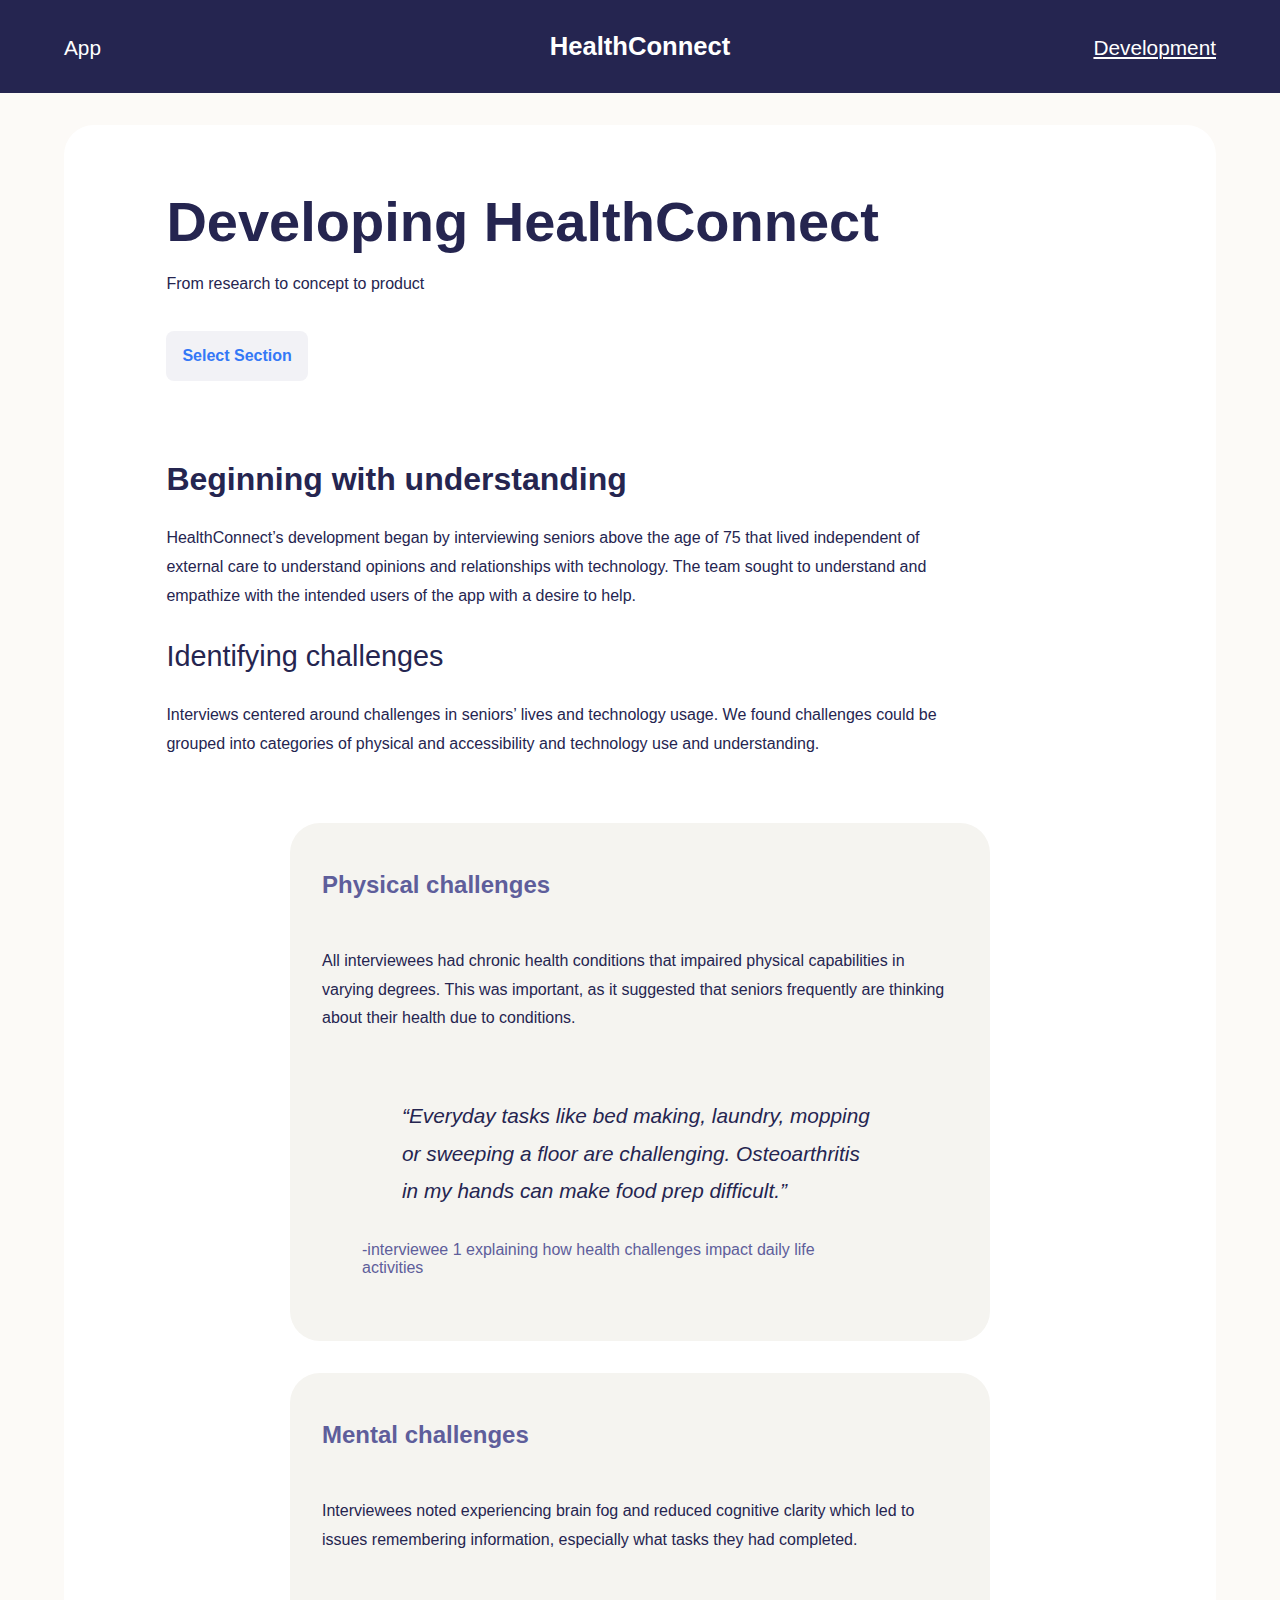
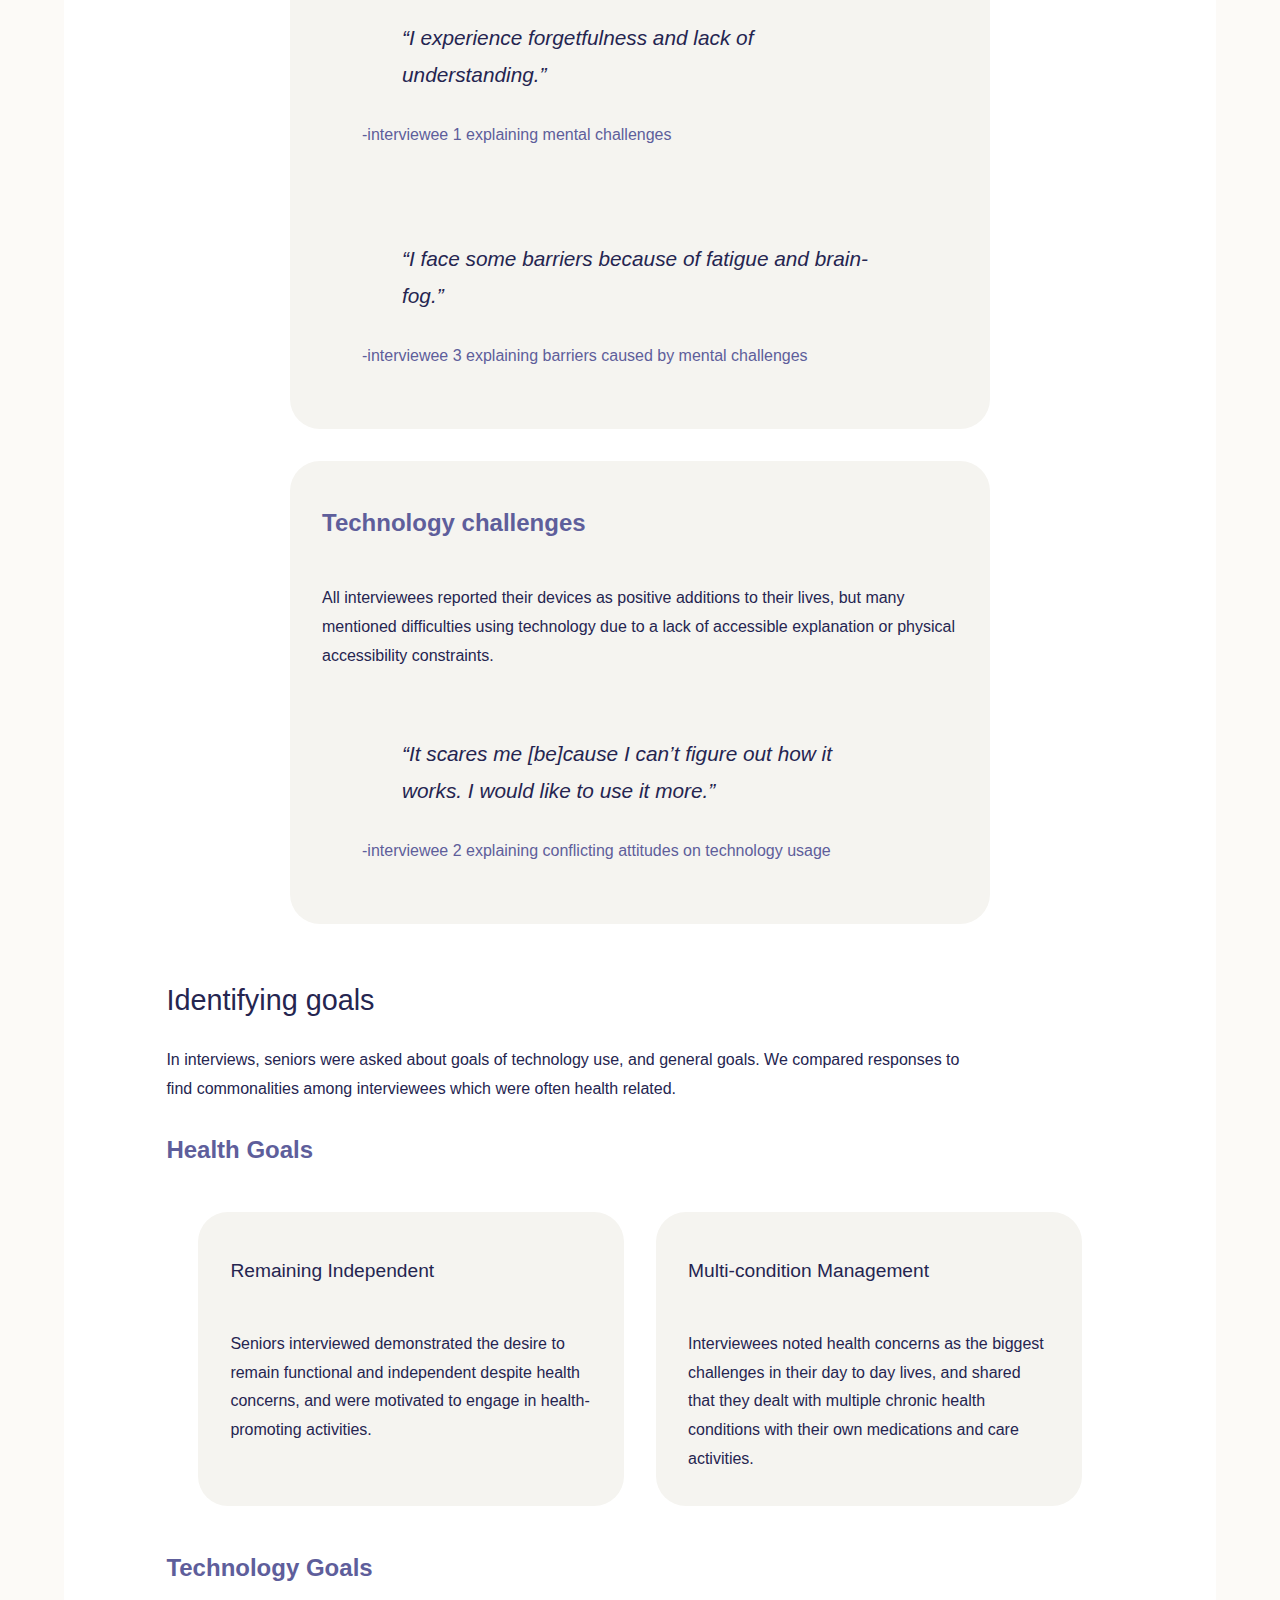
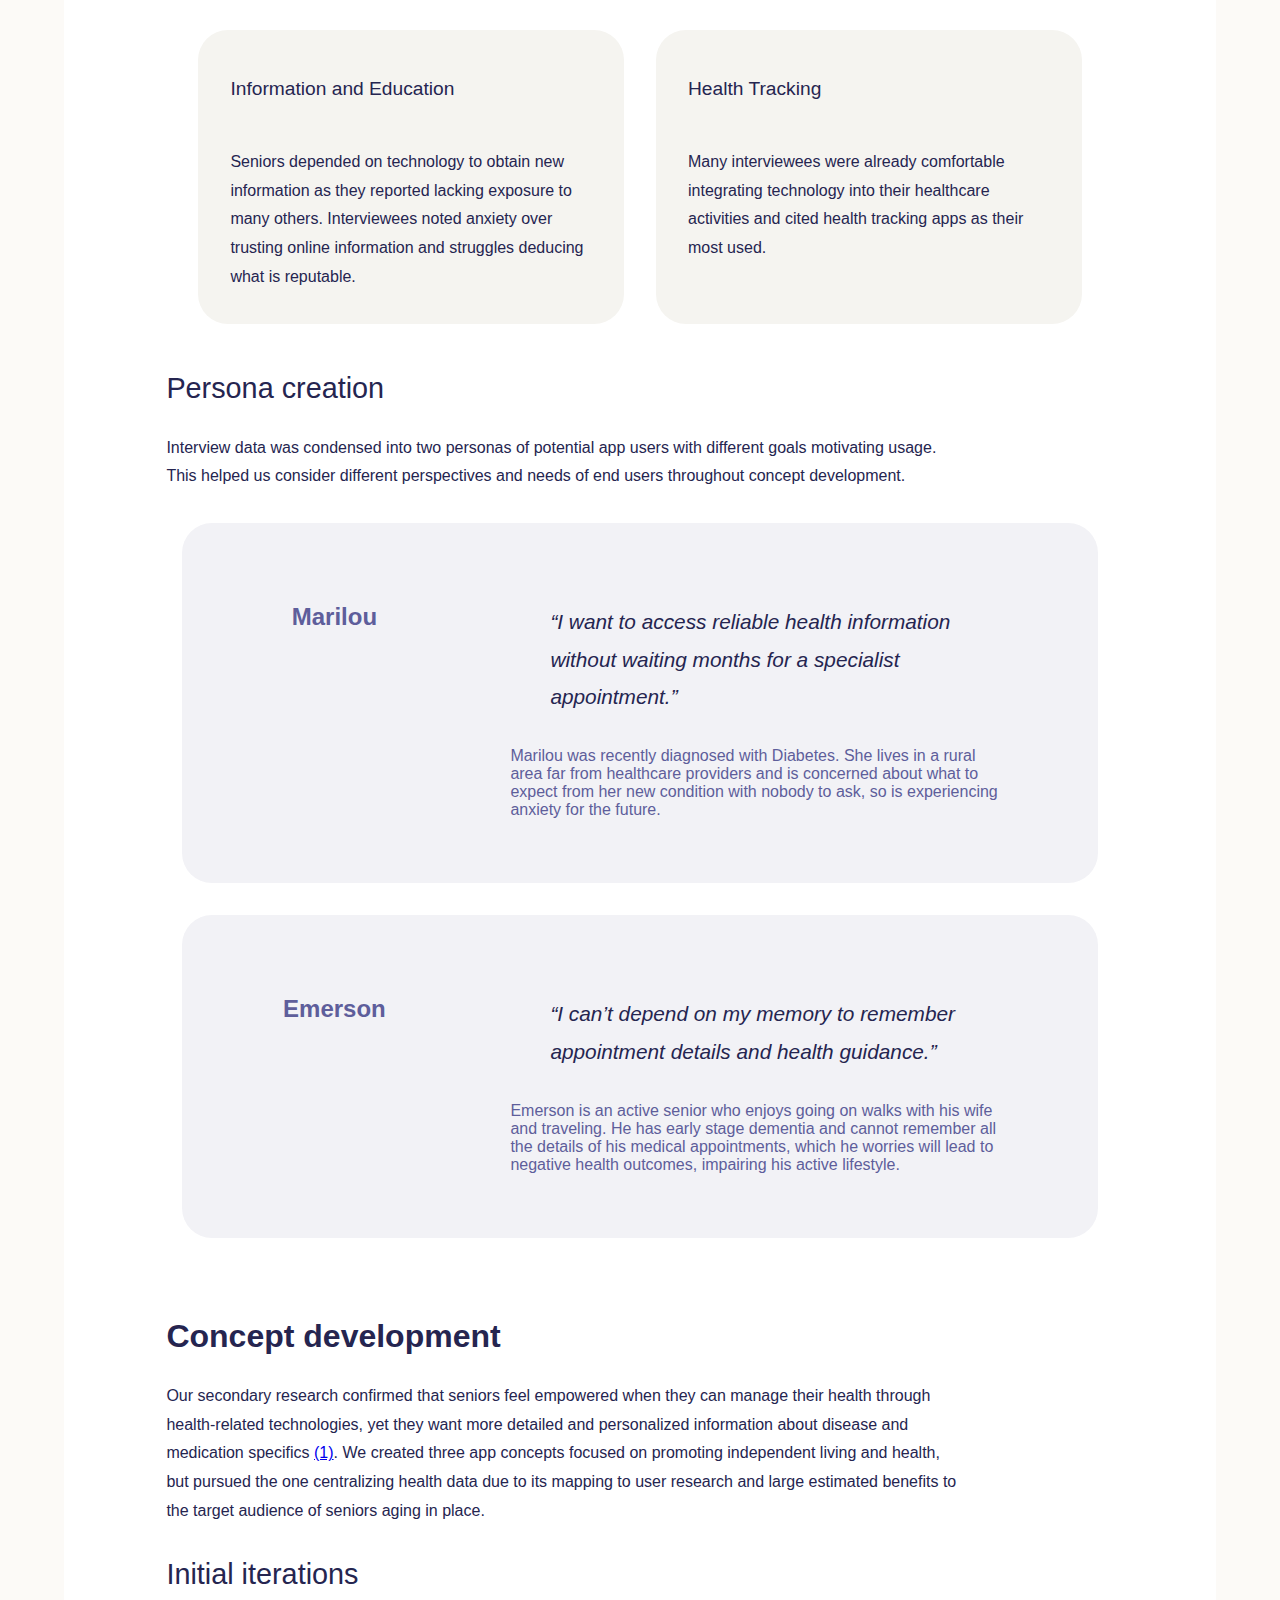
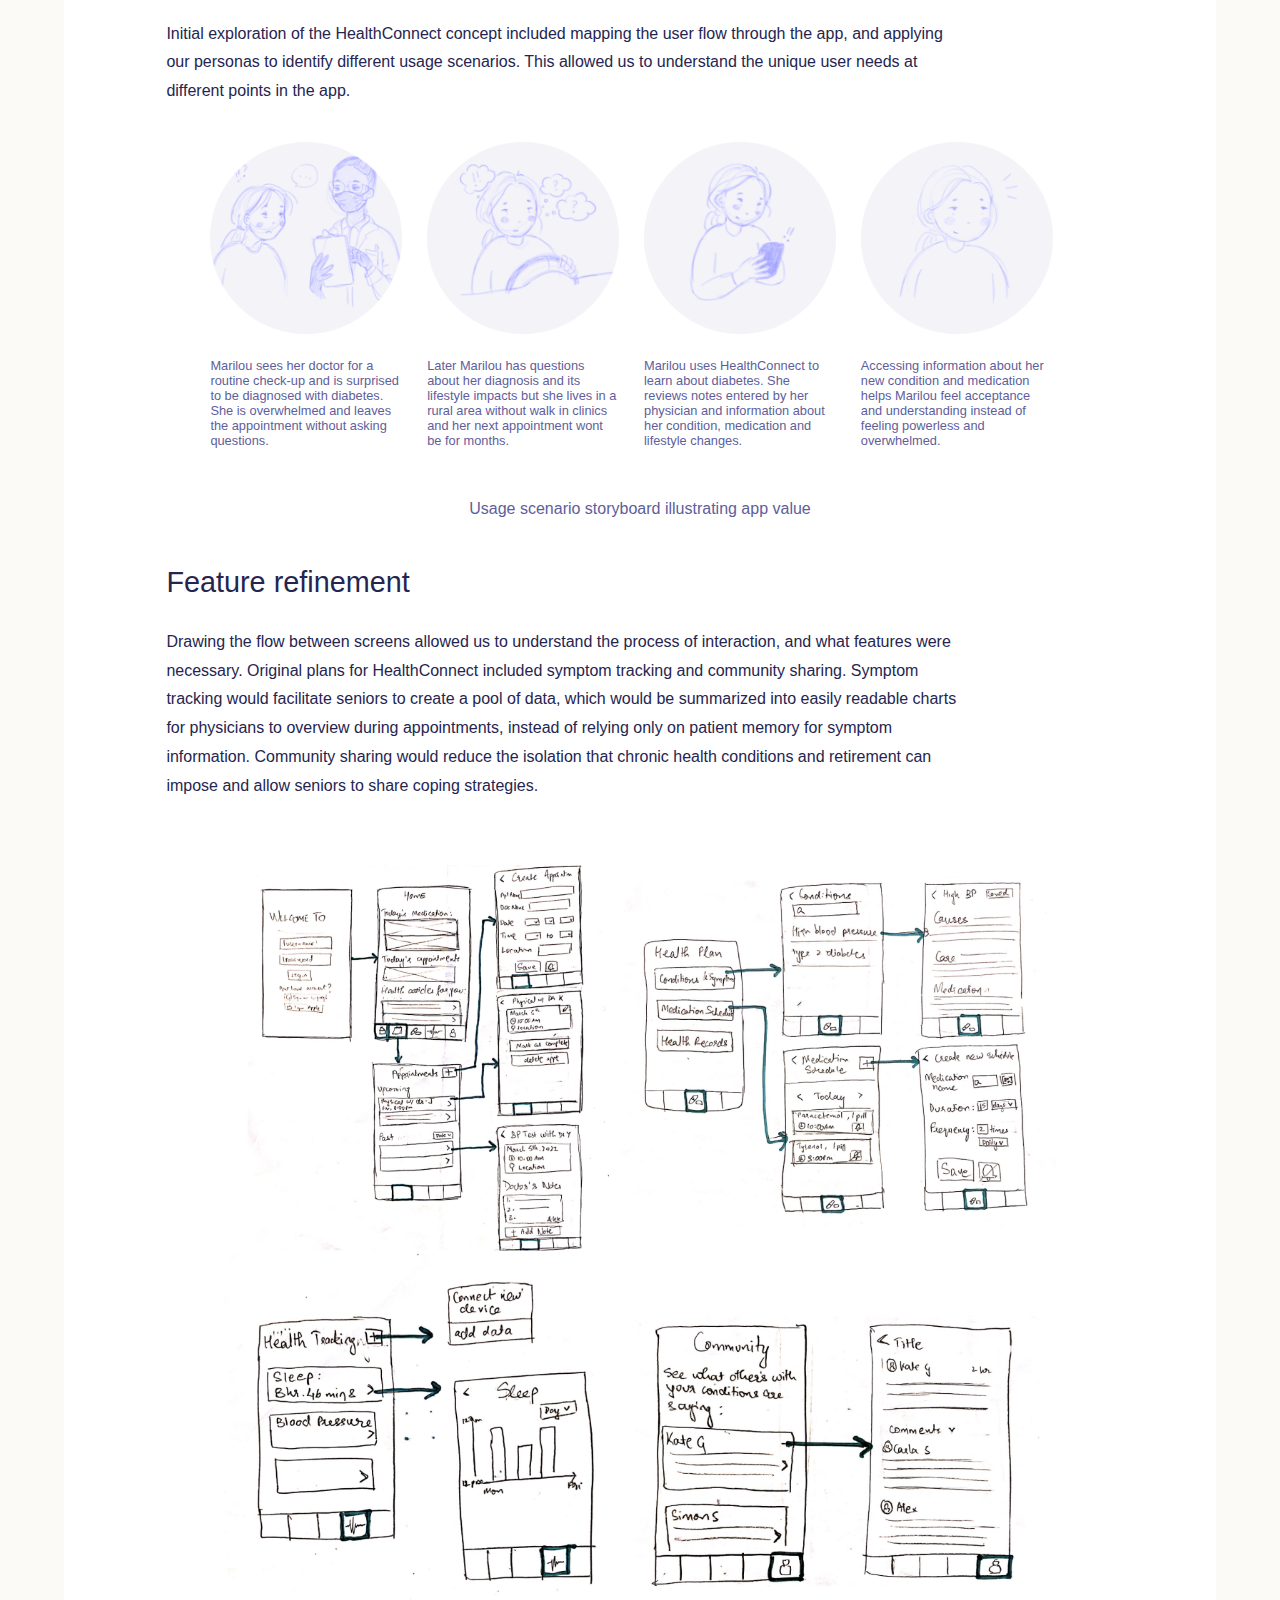
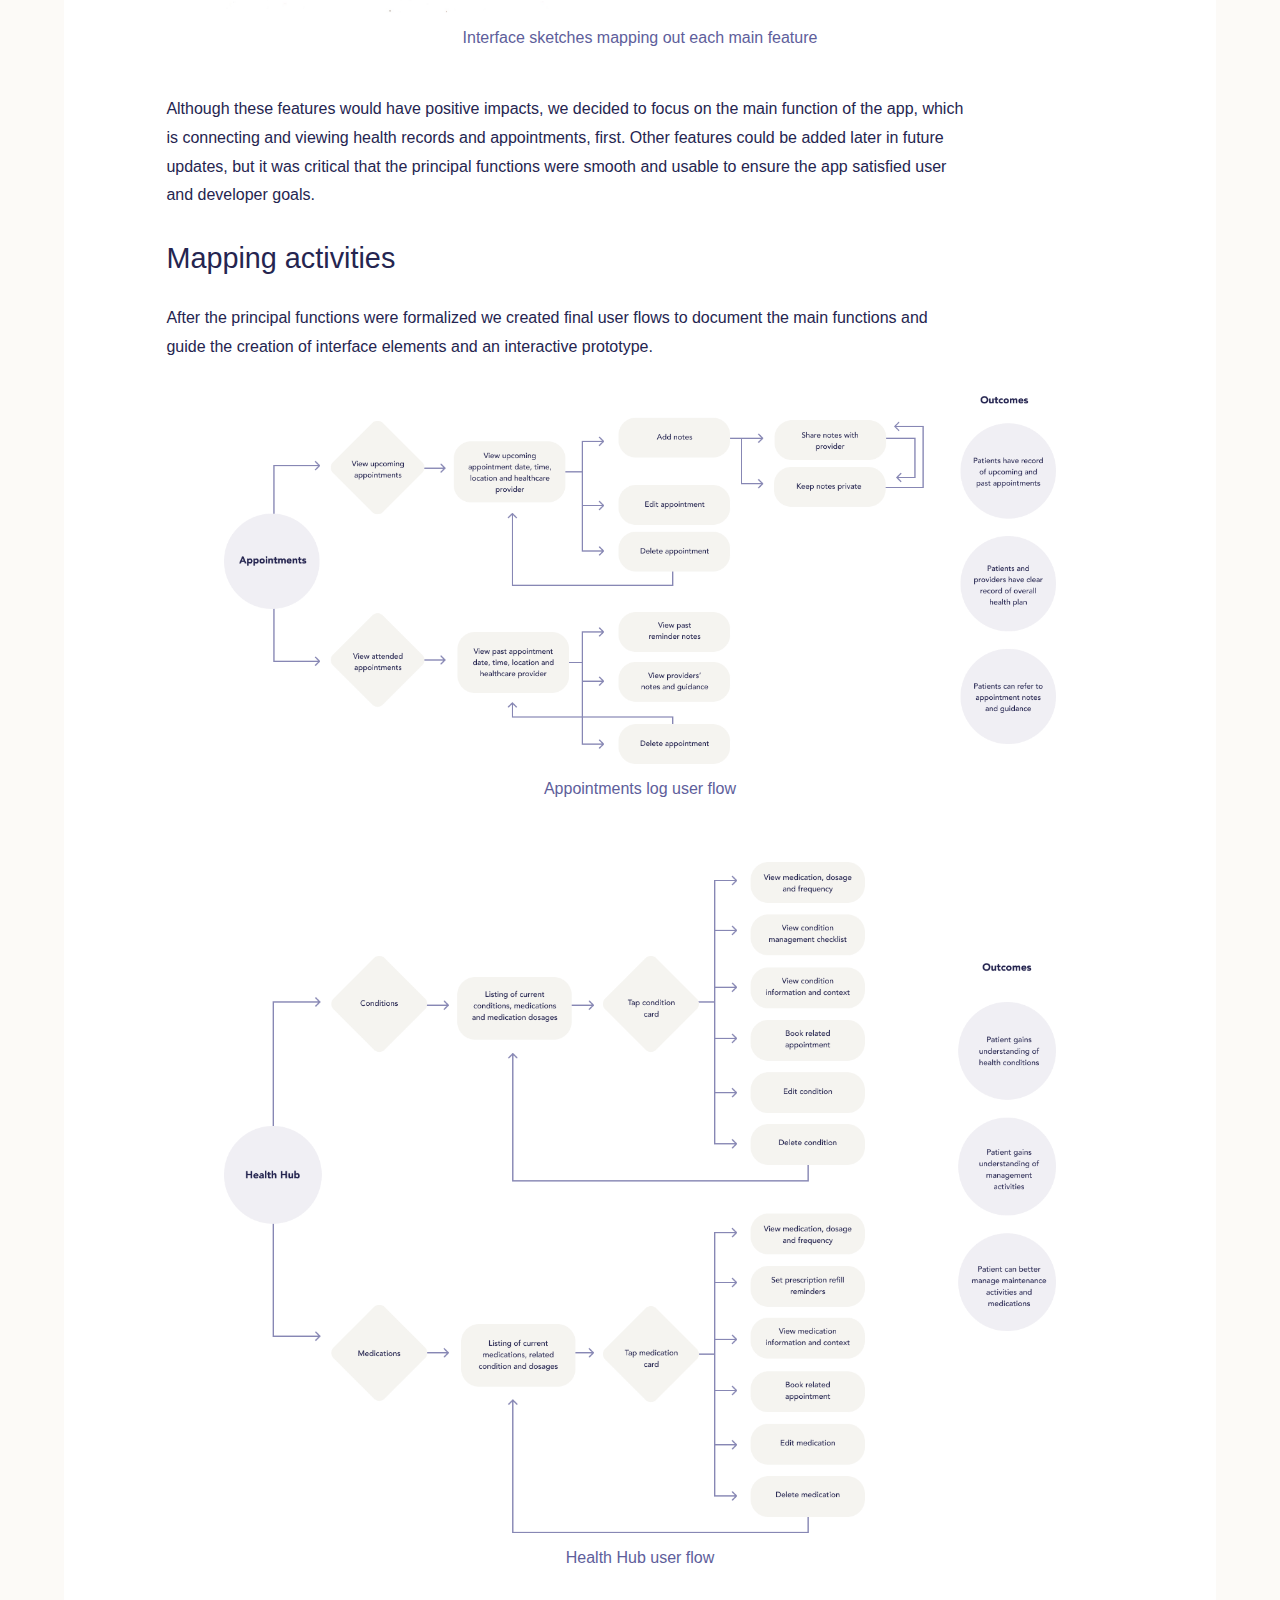
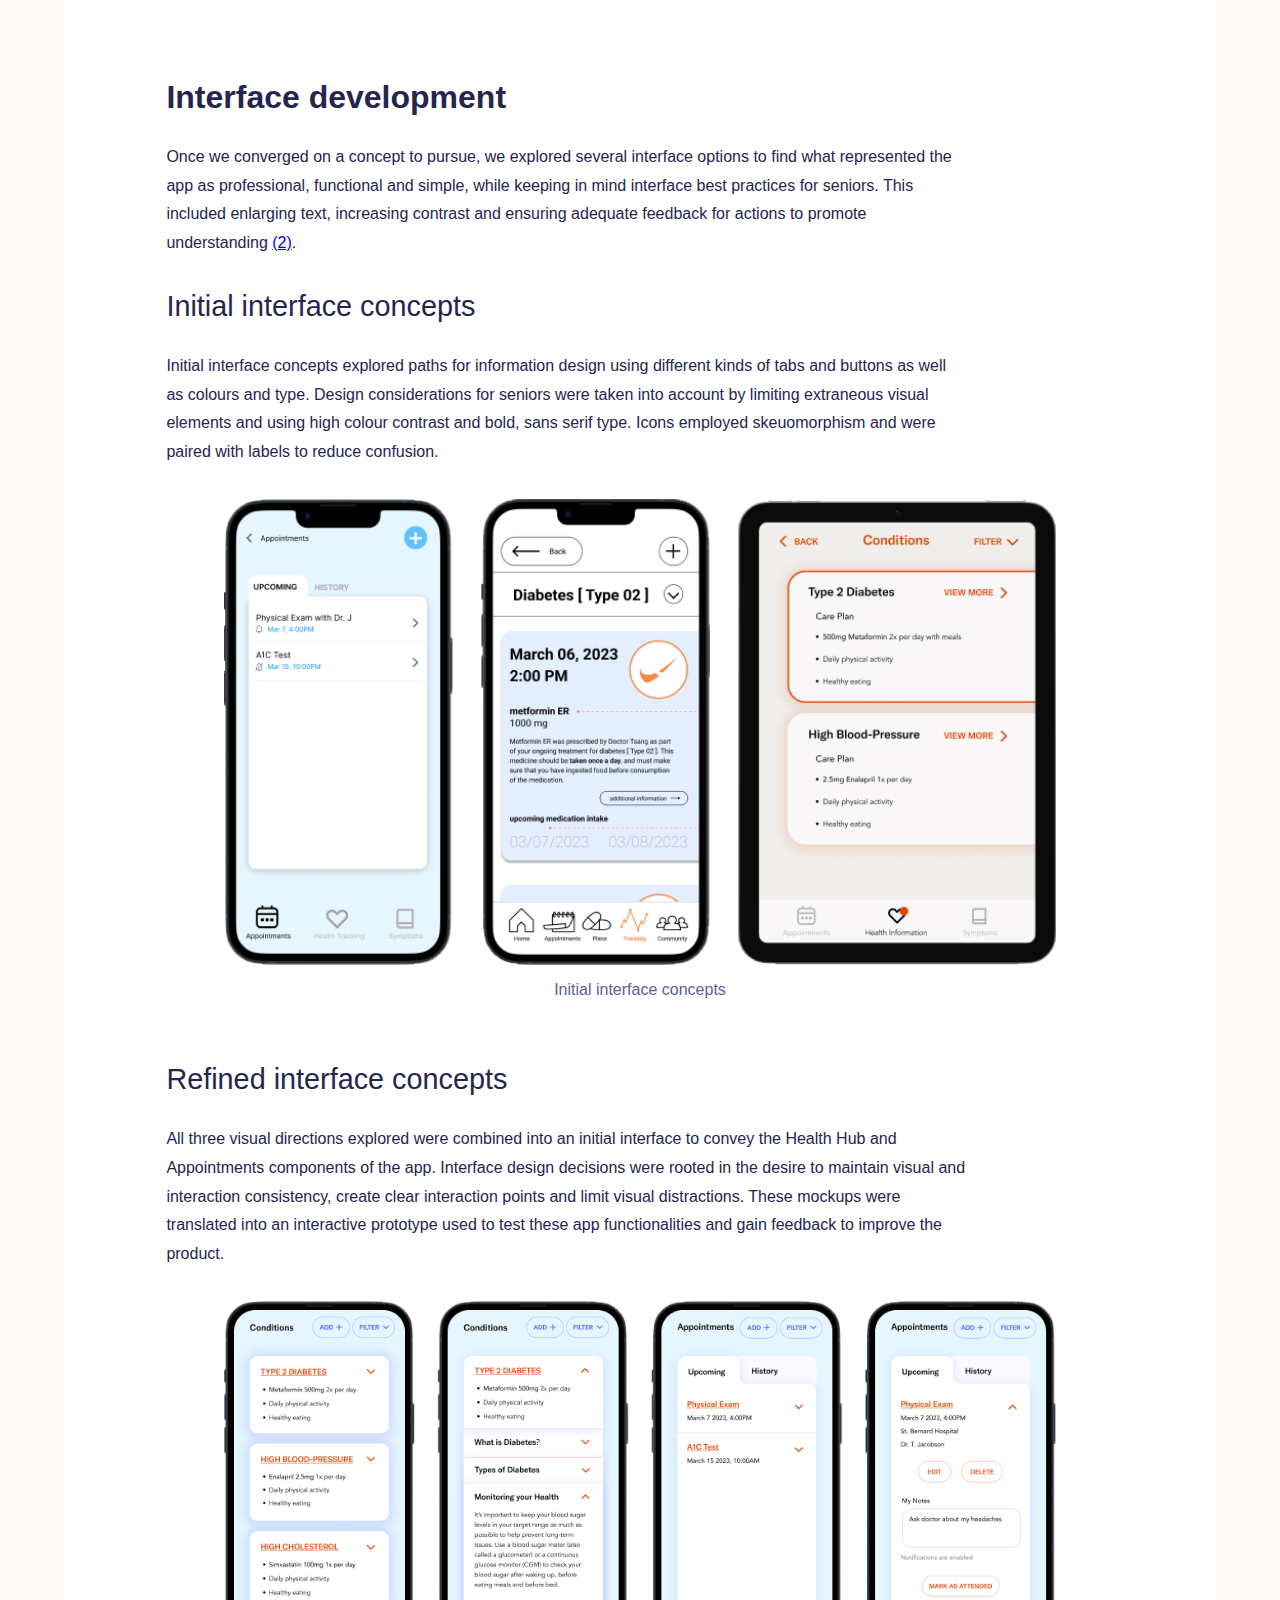
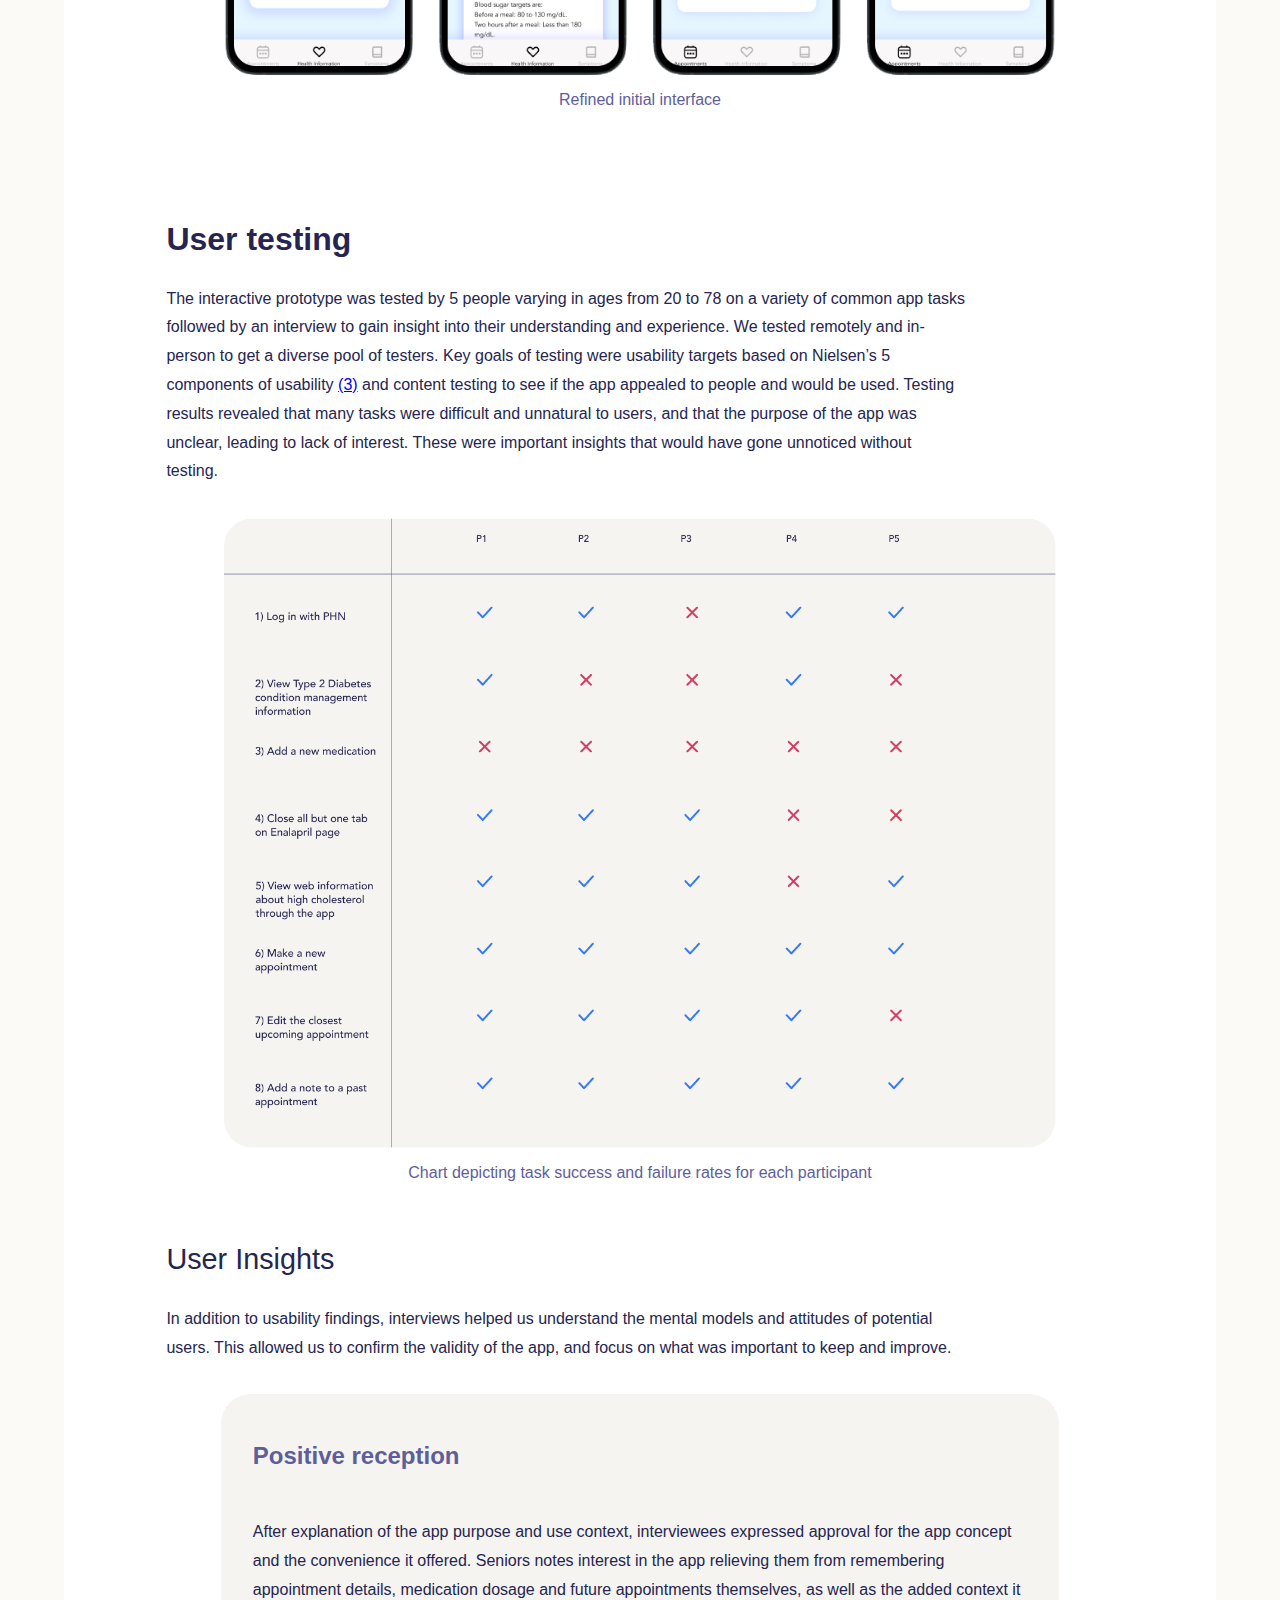
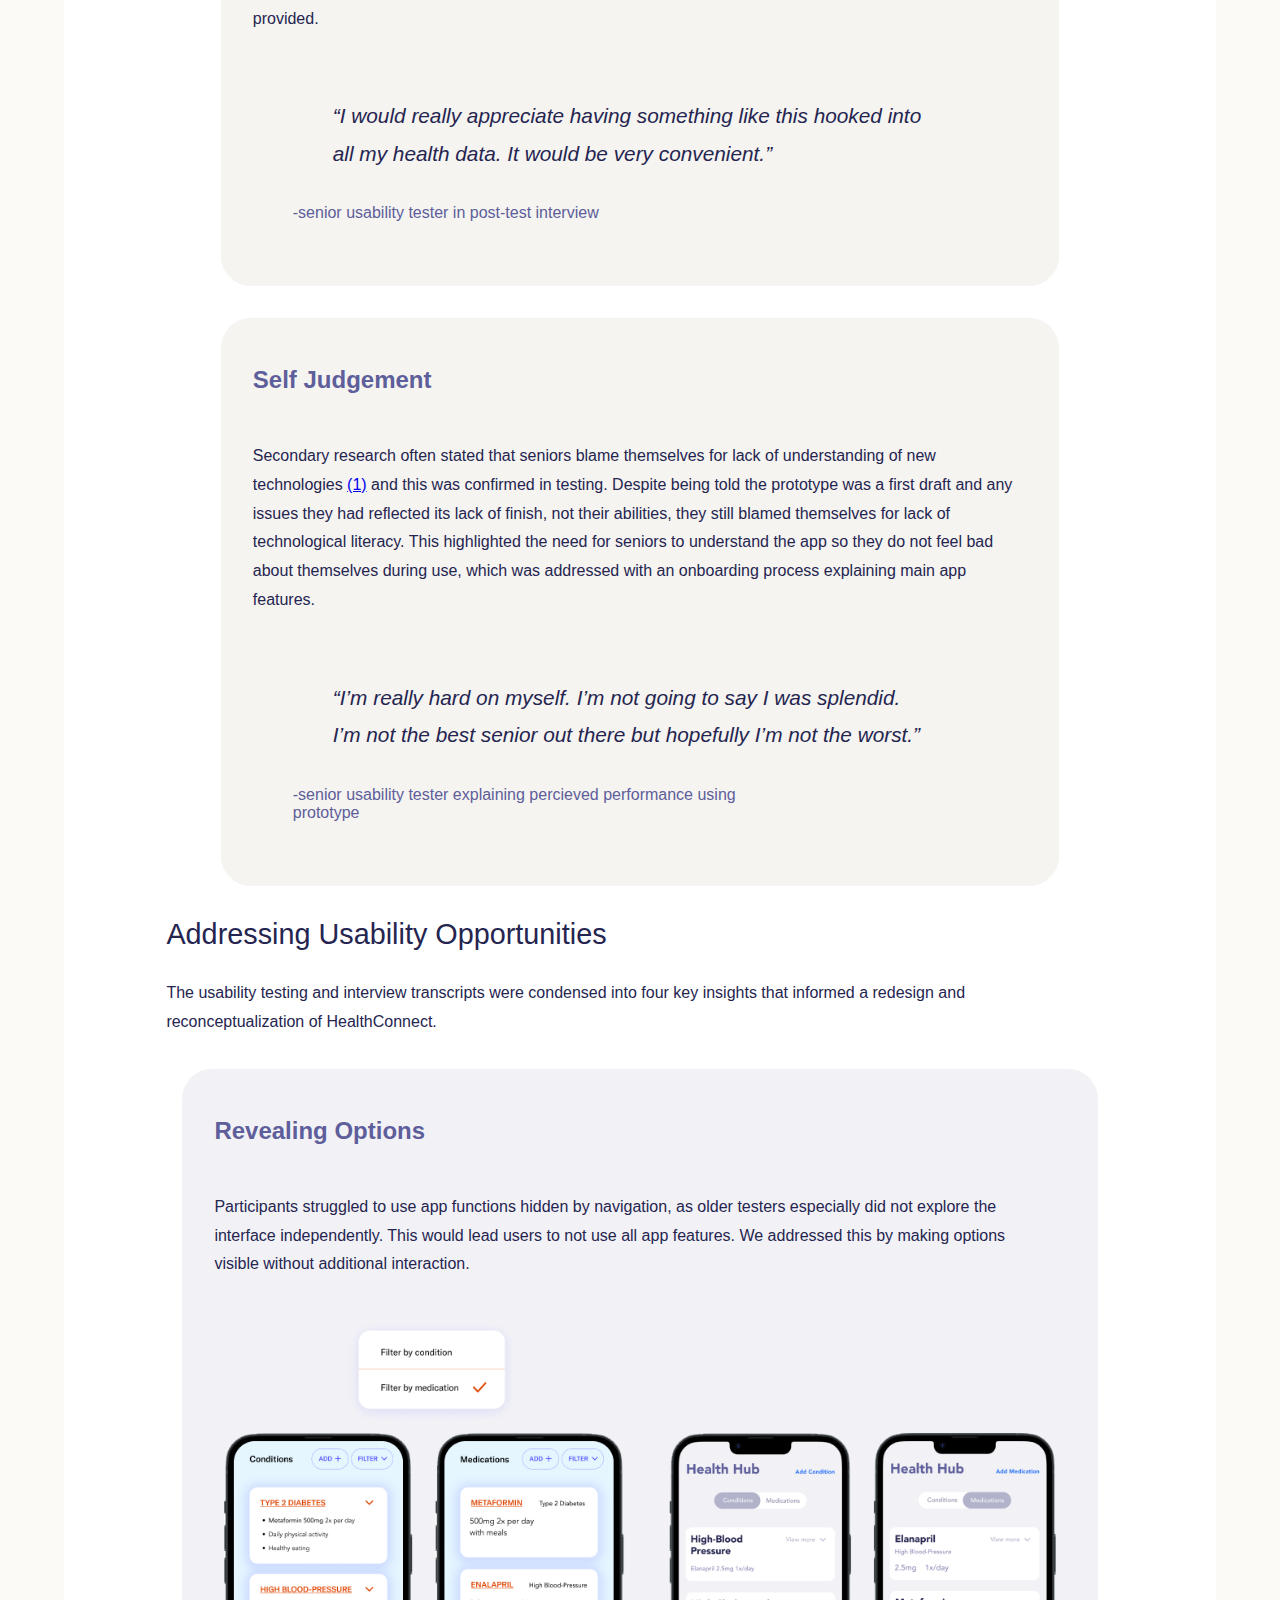
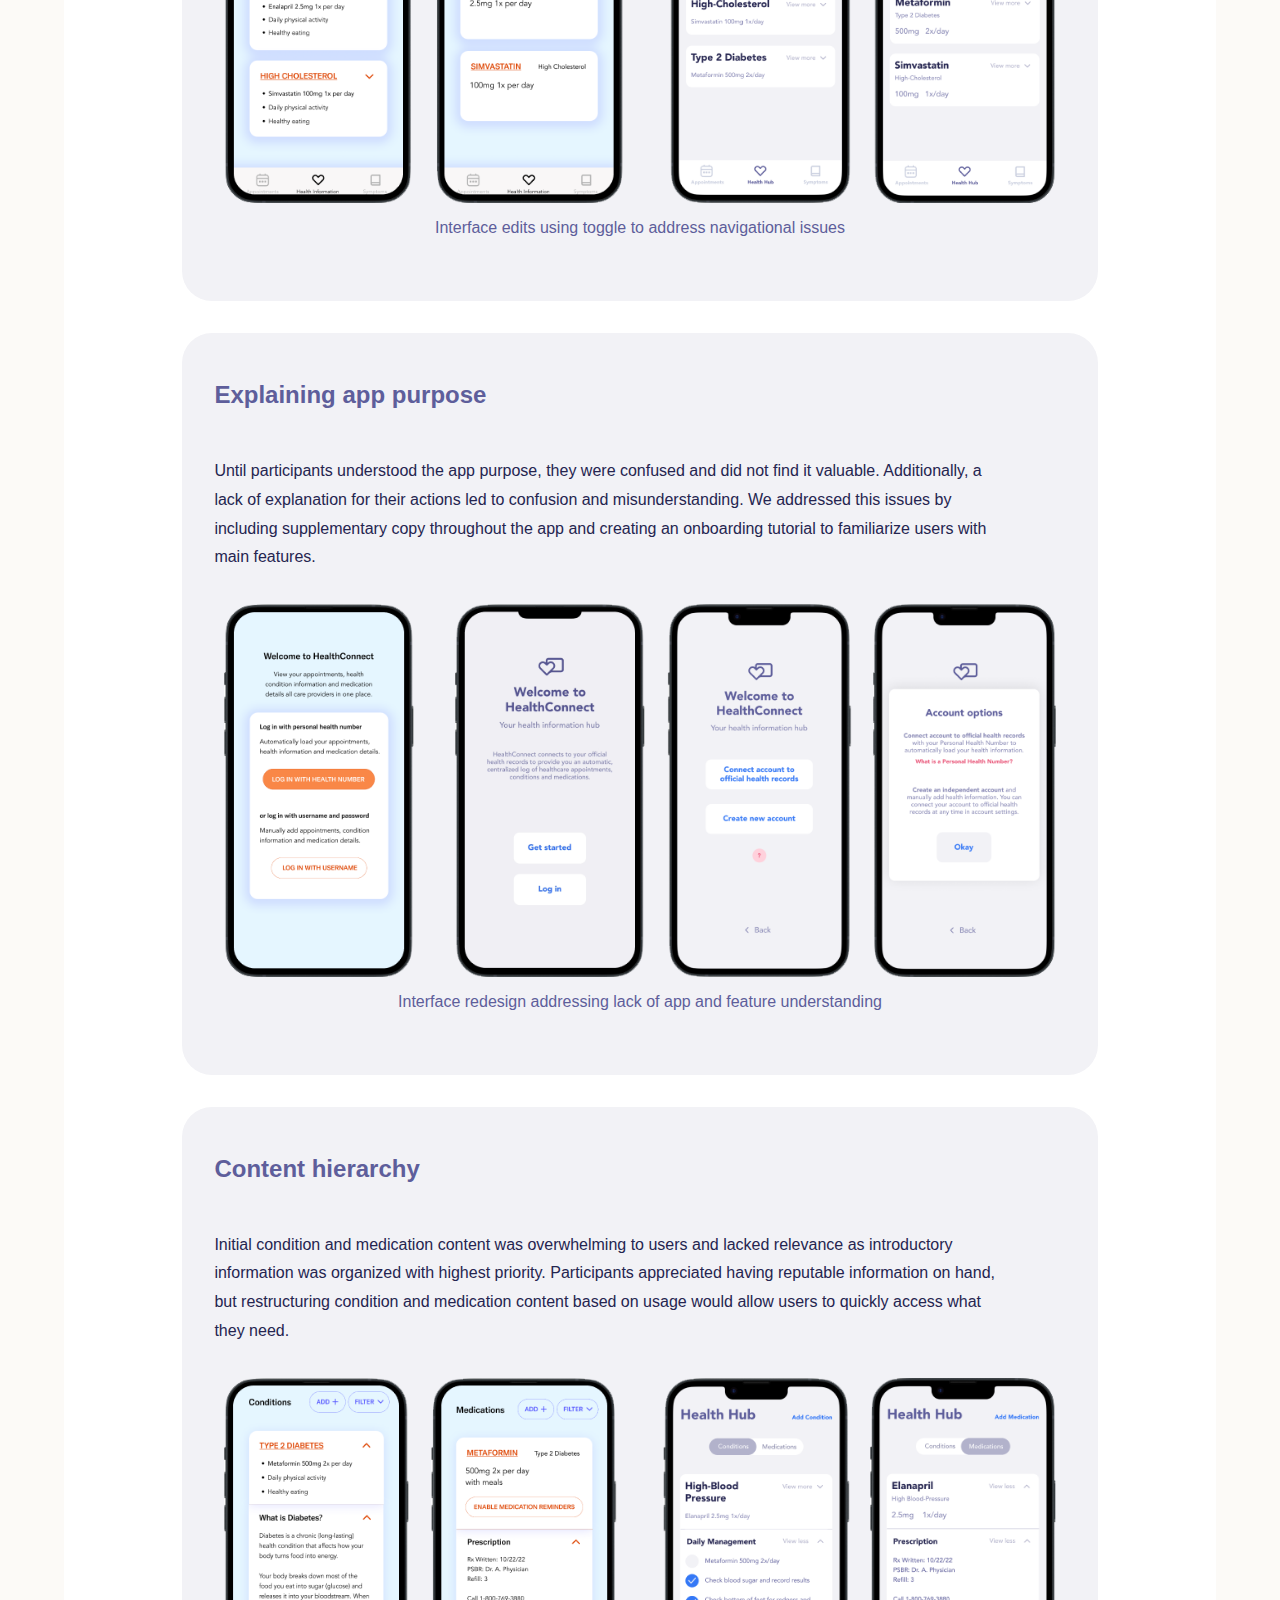
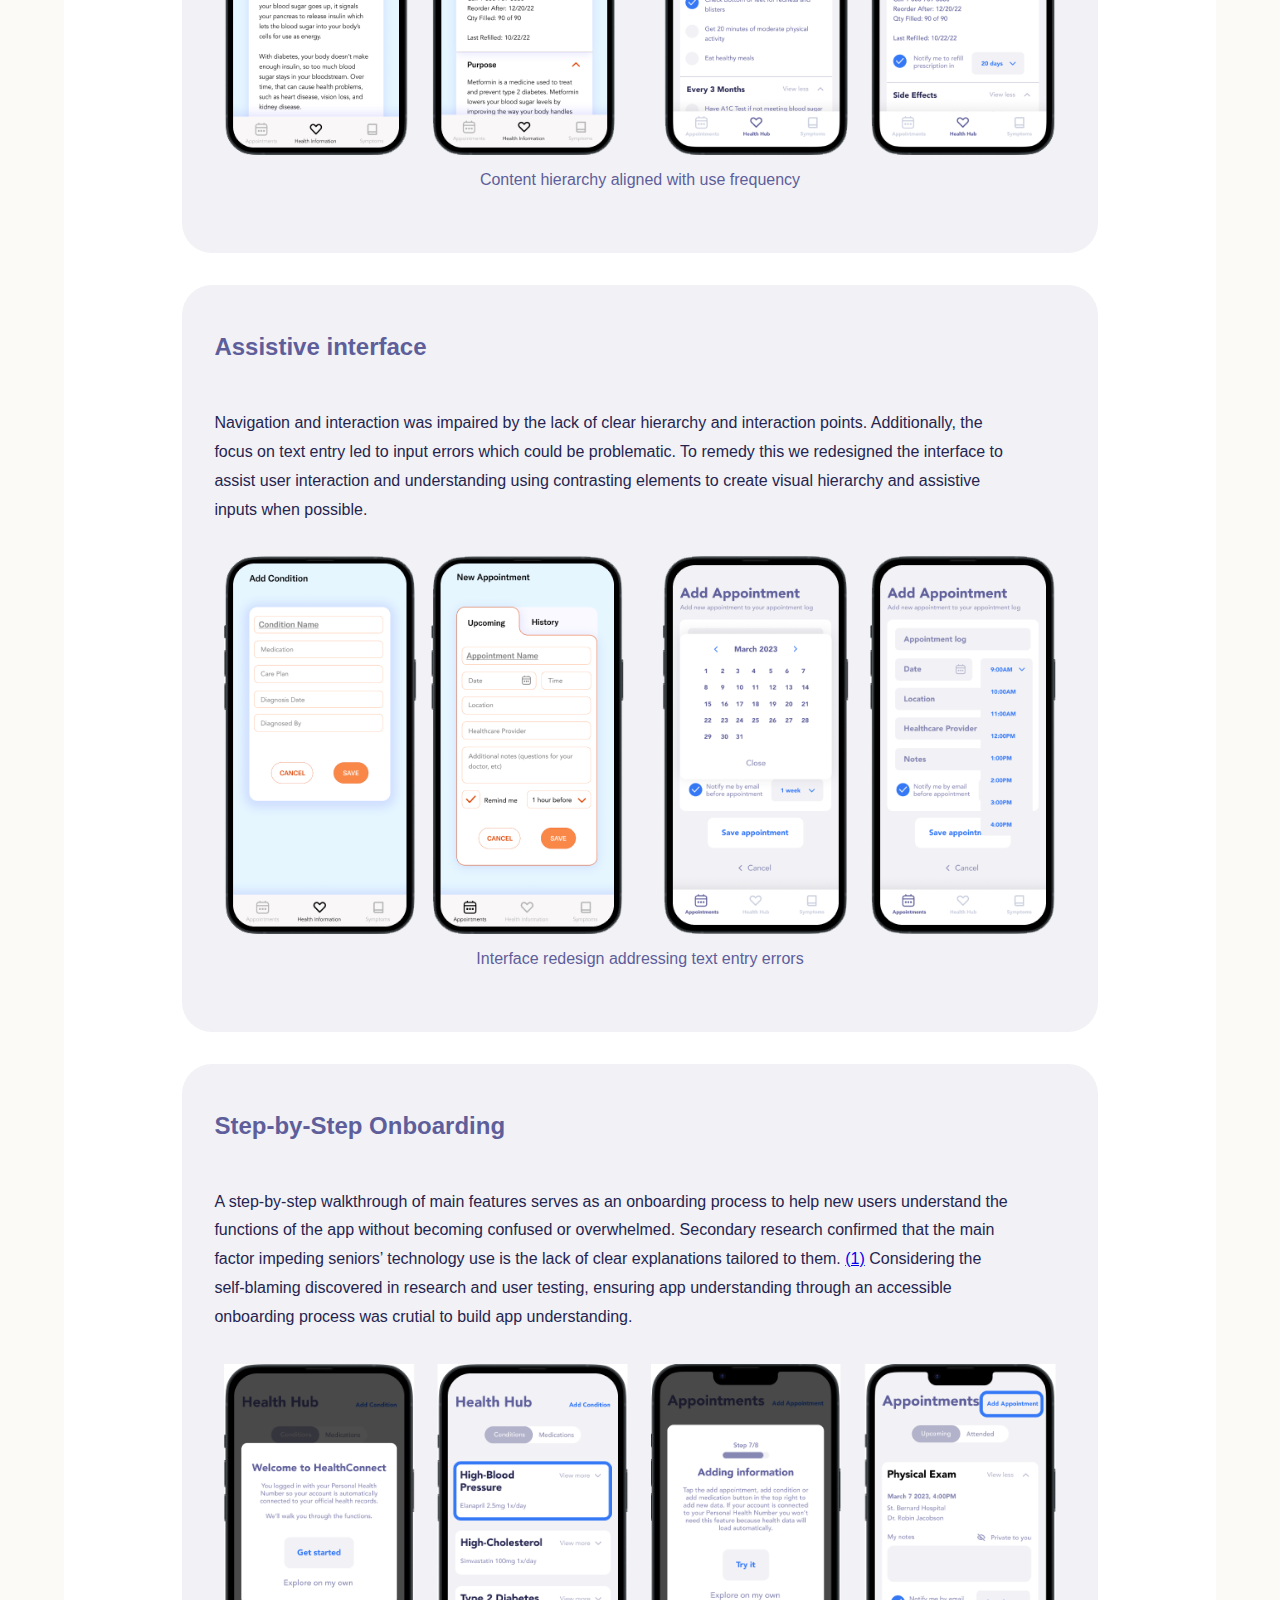
==== commit 114e72e0: "text spacing" ====
--- a/html/development.html
+++ b/html/development.html
@@ -68,7 +68,7 @@
                 <div class="feature-wrapper">
                     <div class="feature-item">
                         <div class="content-box inner-section-wrapper">
-                            <div class="content-box-item  light-tan-bg quote-box-width bottom-margin-small">
+                            <div class="content-box-item light-tan-bg quote-box-width">
                                 <h4>Physical challenges</h4>
                                 <p>All interviewees had chronic health conditions that impaired physical capabilities in
                                     varying
@@ -89,8 +89,9 @@
                                     </figcaption>
                                 </figure>
                             </div>
-
-                            <div class="content-box-item light-tan-bg quote-box-width bottom-margin-small">
+                            <div class="bottom-margin-small"></div>
+
+                            <div class="content-box-item light-tan-bg quote-box-width">
                                 <h4>Mental challenges</h4>
                                 <p>Interviewees noted experiencing brain fog and reduced cognitive clarity which led to
                                     issues
@@ -114,6 +115,7 @@
                                     </figcaption>
                                 </figure>
                             </div>
+                            <div class="bottom-margin-small"></div>
 
 
                             <div class="content-box-item light-tan-bg quote-box-width bottom-margin-small">
@@ -152,7 +154,7 @@
 
             </section>
 
-            <section> <!-- Goals -->
+            <section class="bottom-margin-small"> <!-- Goals -->
                 <h3>Identifying goals</h3>
                 <p>In interviews, seniors were asked about goals of technology use, and general goals. We compared
                     responses to find commonalities among interviewees which were often health related.
@@ -199,7 +201,7 @@
 
             <section>
                 <div class="bottom-margin-small">
-                    <h4>Persona creation</h4>
+                    <h3>Persona creation</h3>
                     <p>Interview data was condensed into two personas of potential app users
                         with different goals motivating
                         usage. This helped us consider different perspectives and needs of end users throughout concept
@@ -212,7 +214,7 @@
                         <figure class="persona-img">
                             <img src="../img/marilou-2x.png" srcset="../img/marilou-1x.png 1x, ../img/marilou-2x.png 2x"
                                 alt="">
-                            <h5 class="image-caption">Marilou</h5>
+                            <h4 class="image-caption">Marilou</h4>
                         </figure>
                     </div>
 
@@ -240,7 +242,7 @@
                         <figure class="persona-img">
                             <img src="../img/emerson-2x.png" srcset="../img/emerson-1x.png 1x, ../img/emerson-2x.png 2x"
                                 alt="">
-                            <h5 class="image-caption">Emerson</h5>
+                            <h4 class="image-caption">Emerson</h4>
                         </figure>
                     </div>
 
@@ -478,7 +480,7 @@
                 </div>
 
                 <div class="content-box inner-section-wrapper bottom-margin-small">
-                    <div class="content-box-item  light-tan-bg bottom-margin-small">
+                    <div class="content-box-item  light-tan-bg">
                         <h4>Positive reception</h4>
                         <p>After explanation of the app purpose and use context, interviewees expressed approval for the
                             app
@@ -500,8 +502,9 @@
                             </figcaption>
                         </figure>
                     </div>
-
-                    <div class="content-box-item  light-tan-bg bottom-margin-small">
+                    <div class="bottom-margin-small"></div>
+
+                    <div class="content-box-item  light-tan-bg">
                         <h4>Self Judgement</h4>
                         <p>Secondary research often stated that seniors blame themselves for lack of understanding of
                             new
@@ -532,6 +535,7 @@
                             </figcaption>
                         </figure>
                     </div>
+                    <div class="bottom-margin-small"></div>
 
                 </div>
             </section>
@@ -545,7 +549,7 @@
                 </div>
 
                 <div class="content-box">
-                    <div class="content-box-item  tint-blue-bg bottom-margin-small">
+                    <div class="content-box-item  tint-blue-bg">
                         <h4>Revealing Options</h4>
                         <p>Participants struggled to use app functions hidden by navigation, as older testers especially
                             did
@@ -564,8 +568,9 @@
                             </figure>
                         </div>
                     </div>
-
-                    <div class="content-box-item  tint-blue-bg bottom-margin-small">
+                    <div class="bottom-margin-small"></div>
+
+                    <div class="content-box-item  tint-blue-bg">
                         <h4>Explaining app purpose</h4>
                         <p>Until participants understood the app purpose, they were confused and did not find it
                             valuable.
@@ -585,8 +590,9 @@
                             </figure>
                         </div>
                     </div>
-
-                    <div class="content-box-item  tint-blue-bg bottom-margin-small">
+                    <div class="bottom-margin-small"></div>
+
+                    <div class="content-box-item  tint-blue-bg">
                         <h4>Content hierarchy</h4>
                         <p>Initial condition and medication content was overwhelming to users and lacked relevance as
                             introductory information was organized with highest priority. Participants appreciated
@@ -605,8 +611,9 @@
                             </figure>
                         </div>
                     </div>
-
-                    <div class="content-box-item  tint-blue-bg bottom-margin-small">
+                    <div class="bottom-margin-small"></div>
+
+                    <div class="content-box-item  tint-blue-bg">
                         <h4>Assistive interface</h4>
                         <p>Navigation and interaction was impaired by the lack of clear hierarchy and interaction
                             points.
@@ -626,8 +633,9 @@
                             </figure>
                         </div>
                     </div>
-
-                    <div class="content-box-item  tint-blue-bg bottom-margin-small">
+                    <div class="bottom-margin-small"></div>
+
+                    <div class="content-box-item  tint-blue-bg">
                         <h4>Step-by-Step Onboarding</h4>
                         <p>A step-by-step walkthrough of main features serves as an onboarding process to help new users
                             understand the functions of the app without becoming confused or overwhelmed. Secondary
@@ -647,6 +655,7 @@
                             </figure>
                         </div>
                     </div>
+                    <div class="bottom-margin-small"></div>
 
 
                 </div>
@@ -671,115 +680,99 @@
                     memory stress.</p>
             </div>
 
-            <section class="inner-section-wrapper feature-wrapper tint-blue-bg bottom-margin-small">
-                <div class="feature-container">
-                    <div class="feature-item">
-                        <figure class="card-gif-wrapper">
-                            <img class="gif-border card-gif-content" src="../img/createandconnect.gif" alt="">
-                            <figcaption class="image-caption">App login
-                            </figcaption>
-                        </figure>
-                    </div>
-
-                    <div class="feature-item-text">
-                        <h4>Connect to health records</h4>
-                        <p>Patients can log in with their Personal Health Number to connect and load their official
-                            health records automatically.
-                            Users can also create an independent account that is not connected to their health records
-                            and add health information manually.
-                        </p>
-                    </div>
-                </div>
-            </section>
-
-            <section class="inner-section-wrapper feature-wrapper tint-blue-bg bottom-margin-small">
-                <div class="feature-container">
-                    <div class="feature-item">
-                        <figure class="card-gif-wrapper">
-                            <img class="gif-border card-gif-content" src="../img/onboardingprocess.gif" alt="">
-                            <figcaption class="image-caption">Onboarding process
-                            </figcaption>
-                        </figure>
-                    </div>
-
-                    <div class="feature-item-text">
-                        <h4>Learn features through onboarding</h4>
-                        <p>Main app features and explained in an initial onboarding process allowing users to try out
-                            each function with clear direction and no risks. This facilitates increased understanding
-                            and allows new users to explore in a structured and comfortable way.</p>
-                    </div>
-                </div>
-            </section>
-
-            <section class="inner-section-wrapper feature-wrapper tint-blue-bg bottom-margin-small">
-                <div class="feature-container">
-                    <div class="feature-item">
-                        <figure class="card-gif-wrapper">
-                            <img class="gif-border card-gif-content" src="../img/healthhubwalkthrough.gif" alt="">
-                            <figcaption class="image-caption">Health Hub information
-                            </figcaption>
-                        </figure>
-                    </div>
-
-                    <div class="feature-item-text">
-                        <h4>Understand conditions and medications</h4>
-                        <p>The Health Hub displays all conditions and medications, including medication dosage and
-                            prescription information, a condition management activities checklist and supplementary
-                            context information to educate patients on their health.</p>
-                    </div>
-                </div>
-            </section>
-
-            <section class="inner-section-wrapper feature-wrapper tint-blue-bg bottom-margin">
-                <div class="feature-container">
-                    <div class="feature-item">
-                        <figure class="card-gif-wrapper">
-                            <img class="gif-border card-gif-content" src="../img/apptsschedule.gif" alt="">
-                            <figcaption class="image-caption">Appointment schedule
-                            </figcaption>
-                        </figure>
-                    </div>
-
-                    <div class="feature-item-text">
-                        <h4>Manage and refer to appointment records</h4>
-                        <p>Appointments are listed chronoligically, and can be added and edited through the app.
-                            Patients can also add reminder notes to share with their doctor and view summaries of past
-                            appointments for guidance and care advice.</p>
-                    </div>
-                </div>
-            </section>
-
-
-
-
-
-
-
-
-
-
-
-
-
-
-            <!-- 
-            <div class="image-wrapper">
-                <figure class="image-caption-box">
-                    <img src="../img/appts-diagram-2x.png"
-                        srcset="../img/appts-diagram-1x.png 1x, ../img/appts-diagram-2x.png 2x" alt="">
-                </figure>
-
-                <figure class="image-caption-box">
-                    <img src="../img/hh-diagram-2x.png"
-                        srcset="../img/hh-diagram-1x.png 1x, ../img/hh-diagram-2x.png 2x" alt="">
-                </figure>
-            </div> -->
-
-            <input class="button" type="submit" value="Final product details"
-                onclick="window.location.href='../index.html';">
-
-            <input class="button bottom-margin" type="submit" value="Try prototype"
-                onclick="window.location.href='https://cloud.protopie.io/p/a13cb21be4146e29e1f21422?ui=true&scaleToFit=true&enableHotspotHints=true&cursorType=touch&mockup=true&bgColor=%23F5F5F5&playSpeed=1&playerAppPopup=true';">
+            <div class="bottom-margin">
+
+                <section class="inner-section-wrapper feature-wrapper tint-blue-bg bottom-margin-small">
+                    <div class="feature-container">
+                        <div class="feature-item">
+                            <figure class="card-gif-wrapper">
+                                <img class="gif-border card-gif-content" src="../img/createandconnect.gif" alt="">
+                                <figcaption class="image-caption">App login
+                                </figcaption>
+                            </figure>
+                        </div>
+
+                        <div class="feature-item-text">
+                            <h4>Connect to health records</h4>
+                            <p>Patients can log in with their Personal Health Number to connect and load their official
+                                health records automatically.
+                                Users can also create an independent account that is not connected to their health
+                                records
+                                and add health information manually.
+                            </p>
+                        </div>
+                    </div>
+                </section>
+
+                <section class="inner-section-wrapper feature-wrapper tint-blue-bg bottom-margin-small">
+                    <div class="feature-container">
+                        <div class="feature-item">
+                            <figure class="card-gif-wrapper">
+                                <img class="gif-border card-gif-content" src="../img/onboardingprocess.gif" alt="">
+                                <figcaption class="image-caption">Onboarding process
+                                </figcaption>
+                            </figure>
+                        </div>
+
+                        <div class="feature-item-text">
+                            <h4>Learn features through onboarding</h4>
+                            <p>Main app features and explained in an initial onboarding process allowing users to try
+                                out
+                                each function with clear direction and no risks. This facilitates increased
+                                understanding
+                                and allows new users to explore in a structured and comfortable way.</p>
+                        </div>
+                    </div>
+                </section>
+
+                <section class="inner-section-wrapper feature-wrapper tint-blue-bg bottom-margin-small">
+                    <div class="feature-container">
+                        <div class="feature-item">
+                            <figure class="card-gif-wrapper">
+                                <img class="gif-border card-gif-content" src="../img/healthhubwalkthrough.gif" alt="">
+                                <figcaption class="image-caption">Health Hub information
+                                </figcaption>
+                            </figure>
+                        </div>
+
+                        <div class="feature-item-text">
+                            <h4>Understand conditions and medications</h4>
+                            <p>The Health Hub displays all conditions and medications, including medication dosage and
+                                prescription information, a condition management activities checklist and supplementary
+                                context information to educate patients on their health.</p>
+                        </div>
+                    </div>
+                </section>
+
+                <section class="inner-section-wrapper feature-wrapper tint-blue-bg bottom-margin">
+                    <div class="feature-container">
+                        <div class="feature-item">
+                            <figure class="card-gif-wrapper">
+                                <img class="gif-border card-gif-content" src="../img/apptsschedule.gif" alt="">
+                                <figcaption class="image-caption">Appointment schedule
+                                </figcaption>
+                            </figure>
+                        </div>
+
+                        <div class="feature-item-text">
+                            <h4>Manage and refer to appointment records</h4>
+                            <p>Appointments are listed chronoligically, and can be added and edited through the app.
+                                Patients can also add reminder notes to share with their doctor and view summaries of
+                                past
+                                appointments for guidance and care advice.</p>
+                        </div>
+                    </div>
+                </section>
+
+            </div>
+
+            <div class="bottom-margin">
+                <input class="button" type="submit" value="Final product details"
+                    onclick="window.location.href='../index.html';">
+
+                <input class="button bottom-margin" type="submit" value="Try prototype"
+                    onclick="window.location.href='https://cloud.protopie.io/p/a13cb21be4146e29e1f21422?ui=true&scaleToFit=true&enableHotspotHints=true&cursorType=touch&mockup=true&bgColor=%23F5F5F5&playSpeed=1&playerAppPopup=true';">
+            </div>
 
             <a class="interactive-text" href="../html/development.html">Back to top</a>
         </section>
--- a/css/main.css
+++ b/css/main.css
@@ -1 +1 @@
-body{padding:0;margin:0;background-color:#FCFAF7;color:#252550;font-size:2rem}body h1{font-family:avenir,helvetica,sans-serif;font-weight:900;font-size:3.5rem;padding:0;margin:0;margin-top:3rem}body h2{font-family:avenir,helvetica,sans-serif;font-weight:900;font-size:2rem}body h3{font-family:avenir,helvetica,sans-serif;font-weight:500;font-size:1.8rem}body h4{font-family:avenir,helvetica,sans-serif;font-weight:700;font-size:1.5rem;color:#5E5E9B}body h5{font-family:avenir,helvetica,sans-serif;font-weight:500;font-size:1.2rem}body p{font-family:avenir,helvetica,sans-serif;color:#252550;font-size:1rem;max-width:800px;padding:0;margin:0;line-height:180%;margin-top:1rem}body p a:active,body p a:focus,body p a:hover,body p a:visited{font-family:avenir,helvetica,sans-serif;color:#3478F6}body ul{font-family:avenir,helvetica,sans-serif;color:#252550;font-size:1rem;padding-left:1.5rem;margin-top:1rem;line-height:200%}body .standout-p{font-size:1.3rem}body figcaption{margin-top:1rem;font-family:avenir,helvetica,sans-serif;color:#5E5E9B;font-size:1rem;max-width:500px}body figcaption a:active,body figcaption a:focus,body figcaption a:hover,body figcaption a:visited{font-family:avenir,helvetica,sans-serif;color:#3478F6}body .quote{font-weight:500;font-size:1.3rem;color:#252550;font-style:italic;max-width:600px}body .no-spacing{margin:0;padding:0}body .smaller-quote-spacing{margin:1rem;padding:0}body .small-quote{font-size:1.2rem;font-weight:500;color:#252550;font-style:italic}body .persona-quote{font-weight:500;font-size:1.3rem;color:#252550;font-style:italic}body .interactive-text{font-family:avenir,helvetica,sans-serif;font-size:1rem;color:#3478F6;font-weight:800}body a{font-family:avenir,helvetica,sans-serif}body .button{text-align:center;font-family:avenir,helvetica,sans-serif;font-weight:900;background-color:#F2F2F6;color:#3478F6;font-size:1.5rem;display:block;border-radius:0.5rem;padding:1rem;border:0px;margin-bottom:1rem;margin-top:2rem;-webkit-transition:background-color 0.25s ease-in-out;transition:background-color 0.25s ease-in-out;width:22rem}body .button:active,body .button:focus,body .button:hover{background-color:#FCFAF7}header{color:#FCFAF7;background-color:#252550;padding-left:5vw;padding-right:5vw;padding-top:2rem;padding-bottom:2rem}header a{color:white;font-size:1.3rem;text-decoration:none}header a:active,header a:focus,header a:hover{color:white;text-decoration:underline;color:#FCFAF7}header a:active .site-title,header a:focus .site-title,header a:hover .site-title{text-decoration:none}header .selected-link{text-decoration:underline;font-weight:500}header .site-title{color:white;font-size:1.6rem;font-weight:900}footer{color:#FCFAF7;background-color:#252550;padding-left:5vw;padding-right:5vw;padding-top:2rem;padding-bottom:2rem}footer p{color:#FCFAF7}.wrapper{margin-left:5vw;margin-right:5vw;margin-top:2rem;background-color:white;border-radius:30px;padding-top:1rem;margin-bottom:3rem}.section-wrapper{margin-left:8vw;margin-right:8vw;margin-top:1rem;margin-bottom:1rem}.inner-section-wrapper{margin-left:3vw;margin-right:3vw;margin-top:1rem;margin-bottom:1rem}.bottom-margin-small{margin-bottom:2rem}.bottom-margin{margin-bottom:5rem}.bottom-padding{padding-bottom:5rem}.dropbtn{font-family:avenir,helvetica,sans-serif;font-weight:800;background-color:#F2F2F6;color:#3478F6;font-size:1rem;border-radius:0.5rem;padding:1rem;border:none}.dropdown{position:relative;display:inline-block}.dropdown-content{display:none;position:absolute;background-color:#f1f1f1;min-width:160px;-webkit-box-shadow:0px 8px 16px 0px rgba(0,0,0,0.2);box-shadow:0px 8px 16px 0px rgba(0,0,0,0.2);z-index:1;font-size:1.5rem;border-radius:0.5rem}.dropdown-content a{color:#252550;font-weight:500;font-size:1rem;padding:1rem;text-decoration:none;display:block}.dropdown-content a:hover{background-color:#ddd}.dropdown:hover .dropdown-content{display:block}.dropdown:hover .dropbtn{background-color:#F2F2F6}.tint-blue-bg{background-color:#F2F2F6;border-radius:30px;padding:1rem;margin:1rem;margin-bottom:2rem}.light-tan-bg{background-color:#F5F4F0;border-radius:30px;padding:1rem;margin:1rem;margin-bottom:2rem}.landing-wrapper{height:80vh}.cover-image{max-height:500px;max-width:915px}+body{padding:0;margin:0;background-color:#FCFAF7;color:#252550;font-size:2rem}body h1{font-family:avenir,helvetica,sans-serif;font-weight:900;font-size:3.5rem;padding:0;margin:0;margin-top:3rem}body h2{font-family:avenir,helvetica,sans-serif;font-weight:900;font-size:2rem}body h3{font-family:avenir,helvetica,sans-serif;font-weight:500;font-size:1.8rem}body h4{font-family:avenir,helvetica,sans-serif;font-weight:700;font-size:1.5rem;color:#5E5E9B}body h5{font-family:avenir,helvetica,sans-serif;font-weight:500;font-size:1.2rem}body p{font-family:avenir,helvetica,sans-serif;color:#252550;font-size:1rem;max-width:800px;padding:0;margin:0;line-height:180%;margin-top:1rem}body p a:active,body p a:focus,body p a:hover,body p a:visited{font-family:avenir,helvetica,sans-serif;color:#3478F6}body ul{font-family:avenir,helvetica,sans-serif;color:#252550;font-size:1rem;padding-left:1.5rem;margin-top:1rem;line-height:200%}body .standout-p{font-size:1.3rem}body figcaption{margin-top:1rem;font-family:avenir,helvetica,sans-serif;color:#5E5E9B;font-size:1rem;max-width:500px}body figcaption a:active,body figcaption a:focus,body figcaption a:hover,body figcaption a:visited{font-family:avenir,helvetica,sans-serif;color:#3478F6}body .quote{font-weight:500;font-size:1.3rem;color:#252550;font-style:italic;max-width:600px}body .no-spacing{margin:0;padding:0}body .smaller-quote-spacing{margin:1rem;padding:0}body .small-quote{font-size:1.2rem;font-weight:500;color:#252550;font-style:italic}body .persona-quote{font-weight:500;font-size:1.3rem;color:#252550;font-style:italic}body .interactive-text{font-family:avenir,helvetica,sans-serif;font-size:1rem;color:#3478F6;font-weight:800}body a{font-family:avenir,helvetica,sans-serif}body .button{text-align:center;font-family:avenir,helvetica,sans-serif;font-weight:900;background-color:#F2F2F6;color:#3478F6;font-size:1.2rem;display:block;border-radius:0.5rem;padding:1rem;border:0px;margin-bottom:1rem;margin-top:2rem;-webkit-transition:background-color 0.25s ease-in-out;transition:background-color 0.25s ease-in-out;width:17rem}body .button:active,body .button:focus,body .button:hover{background-color:#FCFAF7}header{color:#FCFAF7;background-color:#252550;padding-left:5vw;padding-right:5vw;padding-top:2rem;padding-bottom:2rem}header a{color:white;font-size:1.3rem;text-decoration:none}header a:active,header a:focus,header a:hover{color:white;text-decoration:underline;color:#FCFAF7}header a:active .site-title,header a:focus .site-title,header a:hover .site-title{text-decoration:none}header .selected-link{text-decoration:underline;font-weight:500}header .site-title{color:white;font-size:1.6rem;font-weight:900}footer{color:#FCFAF7;background-color:#252550;padding-left:5vw;padding-right:5vw;padding-top:2rem;padding-bottom:2rem}footer p{color:#FCFAF7}.wrapper{margin-left:5vw;margin-right:5vw;margin-top:2rem;background-color:white;border-radius:30px;padding-top:1rem;margin-bottom:3rem}.section-wrapper{margin-left:8vw;margin-right:8vw;margin-top:1rem;margin-bottom:1rem}.inner-section-wrapper{margin-left:3vw;margin-right:3vw;margin-top:1rem;margin-bottom:1rem}.bottom-margin-small{margin-bottom:2rem}.bottom-margin{margin-bottom:5rem}.bottom-padding{padding-bottom:5rem}.dropbtn{font-family:avenir,helvetica,sans-serif;font-weight:800;background-color:#F2F2F6;color:#3478F6;font-size:1rem;border-radius:0.5rem;padding:1rem;border:none;-webkit-transition:background-color 0.25s ease-in-out;transition:background-color 0.25s ease-in-out}.dropdown{position:relative;display:inline-block}.dropdown-content{display:none;position:absolute;background-color:#f1f1f1;min-width:160px;-webkit-box-shadow:0px 8px 16px 0px rgba(0,0,0,0.2);box-shadow:0px 8px 16px 0px rgba(0,0,0,0.2);z-index:1;font-size:1.5rem;border-radius:0.5rem}.dropdown-content a{color:#252550;font-weight:500;font-size:1rem;padding:1rem;text-decoration:none;display:block}.dropdown-content a:hover{background-color:#ddd}.dropdown:hover .dropdown-content{display:block}.dropdown:hover .dropbtn{background-color:#FCFAF7}.tint-blue-bg{background-color:#F2F2F6;border-radius:30px;padding:1rem;margin:1rem;margin-bottom:2rem}.light-tan-bg{background-color:#F5F4F0;border-radius:30px;padding:1rem;margin:1rem}.landing-wrapper{height:80vh}.cover-image{max-height:500px;max-width:915px}--- a/css/flexbox.css
+++ b/css/flexbox.css
@@ -1 +1 @@
-*,:after,:before{-webkit-box-sizing:border-box;box-sizing:border-box}.nav-container{display:-webkit-box;display:-ms-flexbox;display:flex;-webkit-box-orient:horizontal;-webkit-box-direction:normal;-ms-flex-direction:row;flex-direction:row;-webkit-box-align:baseline;-ms-flex-align:baseline;align-items:baseline}.nav-item-center{display:-webkit-box;display:-ms-flexbox;display:flex;-webkit-box-flex:1;-ms-flex:1;flex:1;-webkit-box-pack:center;-ms-flex-pack:center;justify-content:center}.nav-item-left{display:-webkit-box;display:-ms-flexbox;display:flex;-webkit-box-flex:1;-ms-flex:1;flex:1;-webkit-box-pack:left;-ms-flex-pack:left;justify-content:left}.nav-item-right{display:-webkit-box;display:-ms-flexbox;display:flex;-webkit-box-flex:1;-ms-flex:1;flex:1;-webkit-box-pack:right;-ms-flex-pack:right;justify-content:right}.persona-caption{-webkit-box-flex:1;-ms-flex:1 1 auto;flex:1 1 auto;width:5rem}.persona-content{display:-webkit-box;display:-ms-flexbox;display:flex;-webkit-box-flex:1;-ms-flex:1 1 auto;flex:1 1 auto;-webkit-box-orient:vertical;-webkit-box-direction:normal;-ms-flex-direction:column;flex-direction:column;-webkit-box-align:center;-ms-flex-align:center;align-items:center}@media screen and (min-width:1098px){.persona-container{display:-webkit-box;display:-ms-flexbox;display:flex;-webkit-box-orient:horizontal;-webkit-box-direction:normal;-ms-flex-direction:row;flex-direction:row}.persona-img{display:-webkit-box;display:-ms-flexbox;display:flex;-webkit-box-orient:vertical;-webkit-box-direction:normal;-ms-flex-direction:column;flex-direction:column;-webkit-box-pack:center;-ms-flex-pack:center;justify-content:center;width:12rem}}@media screen and (max-width:1098px){.persona-container{display:-webkit-box;display:-ms-flexbox;display:flex;-webkit-box-orient:vertical;-webkit-box-direction:normal;-ms-flex-direction:column;flex-direction:column}.persona-img{display:-webkit-box;display:-ms-flexbox;display:flex;-webkit-box-orient:vertical;-webkit-box-direction:normal;-ms-flex-direction:column;flex-direction:column;-webkit-box-pack:center;-ms-flex-pack:center;justify-content:center;width:18rem}}@media screen and (min-width:827px){.feature-container{display:-webkit-box;display:-ms-flexbox;display:flex;-webkit-box-orient:horizontal;-webkit-box-direction:normal;-ms-flex-direction:row;flex-direction:row}}@media screen and (max-width:827px){.feature-container{display:-webkit-box;display:-ms-flexbox;display:flex;-webkit-box-orient:vertical;-webkit-box-direction:normal;-ms-flex-direction:column;flex-direction:column}}.feature-wrapper{display:-webkit-box;display:-ms-flexbox;display:flex;-webkit-box-orient:vertical;-webkit-box-direction:normal;-ms-flex-direction:column;flex-direction:column;-webkit-box-align:center;-ms-flex-align:center;align-items:center}.feature-item{display:-webkit-box;display:-ms-flexbox;display:flex;-webkit-box-orient:vertical;-webkit-box-direction:normal;-ms-flex-direction:column;flex-direction:column;-webkit-box-pack:center;-ms-flex-pack:center;justify-content:center}.feature-item-text{display:-webkit-box;display:-ms-flexbox;display:flex;-webkit-box-orient:vertical;-webkit-box-direction:normal;-ms-flex-direction:column;flex-direction:column;padding:1rem;padding-right:2rem;-webkit-box-pack:center;-ms-flex-pack:center;justify-content:center}.quote-box-width{max-width:700px}@media screen and (max-width:900px){.content-inner-box{display:-webkit-box;display:-ms-flexbox;display:flex;-webkit-box-orient:vertical;-webkit-box-direction:normal;-ms-flex-direction:column;flex-direction:column;margin-left:1rem;margin-right:1rem}}@media screen and (min-width:900px){.content-inner-box{display:-webkit-box;display:-ms-flexbox;display:flex;-webkit-box-orient:horizontal;-webkit-box-direction:normal;-ms-flex-direction:row;flex-direction:row;margin-left:1rem;margin-right:1rem}}.content-box-item{display:-webkit-box;display:-ms-flexbox;display:flex;-webkit-box-flex:1;-ms-flex:1 1 auto;flex:1 1 auto;-webkit-box-orient:vertical;-webkit-box-direction:normal;-ms-flex-direction:column;flex-direction:column;padding-top:1rem;padding-bottom:1rem;padding-left:2rem;padding-right:2rem;margin:1rem}.scenario-wrapper{display:-webkit-box;display:-ms-flexbox;display:flex;-webkit-box-orient:vertical;-webkit-box-direction:normal;-ms-flex-direction:column;flex-direction:column}.scenario-content{display:-webkit-box;display:-ms-flexbox;display:flex;-webkit-box-orient:horizontal;-webkit-box-direction:normal;-ms-flex-direction:row;flex-direction:row;-ms-flex-wrap:wrap;flex-wrap:wrap}.scenario-item{display:-webkit-box;display:-ms-flexbox;display:flex;-webkit-box-flex:1;-ms-flex:1 1 auto;flex:1 1 auto;-webkit-box-orient:vertical;-webkit-box-direction:normal;-ms-flex-direction:column;flex-direction:column;-webkit-box-pack:start;-ms-flex-pack:start;justify-content:flex-start;margin:0.25rem}.scenario-figure{width:12rem;margin:0px;padding:0px}.scenario-img{width:12rem;margin:0px;padding:0px}.scenario-text{font-size:0.8rem}.image-wrapper{display:-webkit-box;display:-ms-flexbox;display:flex;-webkit-box-orient:vertical;-webkit-box-direction:normal;-ms-flex-direction:column;flex-direction:column;-webkit-box-align:center;-ms-flex-align:center;align-items:center}.multiple-image-wrapper{display:-webkit-box;display:-ms-flexbox;display:flex;-webkit-box-orient:horizontal;-webkit-box-direction:normal;-ms-flex-direction:row;flex-direction:row;-ms-flex-pack:distribute;justify-content:space-around;padding-bottom:3rem}.image-caption{-ms-flex-item-align:center;-ms-grid-row-align:center;align-self:center;margin-bottom:1rem}.card-gif-wrapper{display:-webkit-box;display:-ms-flexbox;display:flex;-webkit-box-orient:vertical;-webkit-box-direction:normal;-ms-flex-direction:column;flex-direction:column;-webkit-box-align:center;-ms-flex-align:center;align-items:center}.card-gif-content{width:18vw}@media screen and (max-width:800px){.image-caption-box{display:-webkit-box;display:-ms-flexbox;display:flex;-webkit-box-orient:vertical;-webkit-box-direction:normal;-ms-flex-direction:column;flex-direction:column;-webkit-box-align:center;-ms-flex-align:center;align-items:center;margin-bottom:1rem;width:80vw}.image-caption-box img{width:65vw}.gif-caption-box{display:-webkit-box;display:-ms-flexbox;display:flex;-webkit-box-orient:vertical;-webkit-box-direction:normal;-ms-flex-direction:column;flex-direction:column;margin-bottom:1rem;width:50vw}.gif-border{border-radius:30px;border:8px black solid}.card-gif-content{width:25vw}.multiple-gif-caption-box{display:-webkit-box;display:-ms-flexbox;display:flex;-webkit-box-orient:vertical;-webkit-box-direction:normal;-ms-flex-direction:column;flex-direction:column;margin-bottom:1rem;width:25vw}.multiple-gif-border{border-radius:20px;border:5px black solid}}@media screen and (min-width:800px){.image-caption-box{display:-webkit-box;display:-ms-flexbox;display:flex;-webkit-box-orient:vertical;-webkit-box-direction:normal;-ms-flex-direction:column;flex-direction:column;-webkit-box-align:center;-ms-flex-align:center;align-items:center;margin-bottom:1rem;width:65vw}.image-caption-box img{width:65vw}.gif-caption-box{display:-webkit-box;display:-ms-flexbox;display:flex;-webkit-box-orient:vertical;-webkit-box-direction:normal;-ms-flex-direction:column;flex-direction:column;margin-bottom:1rem;width:25vw}.gif-border{border-radius:32px;border:8px black solid}.multiple-gif-caption-box{display:-webkit-box;display:-ms-flexbox;display:flex;-webkit-box-orient:vertical;-webkit-box-direction:normal;-ms-flex-direction:column;flex-direction:column;margin-bottom:1rem;width:20vw}.multiple-gif-border{border-radius:30px;border:8px black solid}}@media screen and (min-width:1200px){.gif-border{border-radius:40px;border:10px black solid}.multiple-gif-border{border-radius:50px;border:10px black solid}}+*,:after,:before{-webkit-box-sizing:border-box;box-sizing:border-box}.nav-container{display:-webkit-box;display:-ms-flexbox;display:flex;-webkit-box-orient:horizontal;-webkit-box-direction:normal;-ms-flex-direction:row;flex-direction:row;-webkit-box-align:baseline;-ms-flex-align:baseline;align-items:baseline}.nav-item-center{display:-webkit-box;display:-ms-flexbox;display:flex;-webkit-box-flex:1;-ms-flex:1;flex:1;-webkit-box-pack:center;-ms-flex-pack:center;justify-content:center}.nav-item-left{display:-webkit-box;display:-ms-flexbox;display:flex;-webkit-box-flex:1;-ms-flex:1;flex:1;-webkit-box-pack:left;-ms-flex-pack:left;justify-content:left}.nav-item-right{display:-webkit-box;display:-ms-flexbox;display:flex;-webkit-box-flex:1;-ms-flex:1;flex:1;-webkit-box-pack:right;-ms-flex-pack:right;justify-content:right}.persona-caption{-webkit-box-flex:1;-ms-flex:1 1 auto;flex:1 1 auto;width:5rem}.persona-content{display:-webkit-box;display:-ms-flexbox;display:flex;-webkit-box-flex:1;-ms-flex:1 1 auto;flex:1 1 auto;-webkit-box-orient:vertical;-webkit-box-direction:normal;-ms-flex-direction:column;flex-direction:column;-webkit-box-align:center;-ms-flex-align:center;align-items:center}@media screen and (min-width:1098px){.persona-container{display:-webkit-box;display:-ms-flexbox;display:flex;-webkit-box-orient:horizontal;-webkit-box-direction:normal;-ms-flex-direction:row;flex-direction:row}.persona-img{display:-webkit-box;display:-ms-flexbox;display:flex;-webkit-box-orient:vertical;-webkit-box-direction:normal;-ms-flex-direction:column;flex-direction:column;-webkit-box-pack:center;-ms-flex-pack:center;justify-content:center;width:12rem}}@media screen and (max-width:1098px){.persona-container{display:-webkit-box;display:-ms-flexbox;display:flex;-webkit-box-orient:vertical;-webkit-box-direction:normal;-ms-flex-direction:column;flex-direction:column}.persona-img{display:-webkit-box;display:-ms-flexbox;display:flex;-webkit-box-orient:vertical;-webkit-box-direction:normal;-ms-flex-direction:column;flex-direction:column;-webkit-box-pack:center;-ms-flex-pack:center;justify-content:center;width:18rem}}@media screen and (min-width:827px){.feature-container{display:-webkit-box;display:-ms-flexbox;display:flex;-webkit-box-orient:horizontal;-webkit-box-direction:normal;-ms-flex-direction:row;flex-direction:row}}@media screen and (max-width:827px){.feature-container{display:-webkit-box;display:-ms-flexbox;display:flex;-webkit-box-orient:vertical;-webkit-box-direction:normal;-ms-flex-direction:column;flex-direction:column}}.feature-wrapper{display:-webkit-box;display:-ms-flexbox;display:flex;-webkit-box-orient:vertical;-webkit-box-direction:normal;-ms-flex-direction:column;flex-direction:column;-webkit-box-align:center;-ms-flex-align:center;align-items:center}.feature-item{display:-webkit-box;display:-ms-flexbox;display:flex;-webkit-box-orient:vertical;-webkit-box-direction:normal;-ms-flex-direction:column;flex-direction:column;-webkit-box-pack:center;-ms-flex-pack:center;justify-content:center}.feature-item-text{display:-webkit-box;display:-ms-flexbox;display:flex;-webkit-box-orient:vertical;-webkit-box-direction:normal;-ms-flex-direction:column;flex-direction:column;padding:1rem;padding-right:2rem;-webkit-box-pack:center;-ms-flex-pack:center;justify-content:center}.quote-box-width{max-width:700px}@media screen and (max-width:900px){.content-inner-box{display:-webkit-box;display:-ms-flexbox;display:flex;-webkit-box-orient:vertical;-webkit-box-direction:normal;-ms-flex-direction:column;flex-direction:column;margin-left:1rem;margin-right:1rem}}@media screen and (min-width:900px){.content-inner-box{display:-webkit-box;display:-ms-flexbox;display:flex;-webkit-box-orient:horizontal;-webkit-box-direction:normal;-ms-flex-direction:row;flex-direction:row;margin-left:1rem;margin-right:1rem}}.content-box-item{display:-webkit-box;display:-ms-flexbox;display:flex;-webkit-box-flex:1;-ms-flex:1 1 auto;flex:1 1 auto;-webkit-box-orient:vertical;-webkit-box-direction:normal;-ms-flex-direction:column;flex-direction:column;padding-top:1rem;padding-bottom:2rem;padding-left:2rem;padding-right:2rem;margin:1rem}.scenario-wrapper{display:-webkit-box;display:-ms-flexbox;display:flex;-webkit-box-orient:vertical;-webkit-box-direction:normal;-ms-flex-direction:column;flex-direction:column}.scenario-content{display:-webkit-box;display:-ms-flexbox;display:flex;-webkit-box-orient:horizontal;-webkit-box-direction:normal;-ms-flex-direction:row;flex-direction:row;-ms-flex-wrap:wrap;flex-wrap:wrap}.scenario-item{display:-webkit-box;display:-ms-flexbox;display:flex;-webkit-box-flex:1;-ms-flex:1 1 auto;flex:1 1 auto;-webkit-box-orient:vertical;-webkit-box-direction:normal;-ms-flex-direction:column;flex-direction:column;-webkit-box-pack:start;-ms-flex-pack:start;justify-content:flex-start;margin:0.25rem}.scenario-figure{width:12rem;margin:0px;padding:0px}.scenario-img{width:12rem;margin:0px;padding:0px}.scenario-text{font-size:0.8rem}.image-wrapper{display:-webkit-box;display:-ms-flexbox;display:flex;-webkit-box-orient:vertical;-webkit-box-direction:normal;-ms-flex-direction:column;flex-direction:column;-webkit-box-align:center;-ms-flex-align:center;align-items:center}.multiple-image-wrapper{display:-webkit-box;display:-ms-flexbox;display:flex;-webkit-box-orient:horizontal;-webkit-box-direction:normal;-ms-flex-direction:row;flex-direction:row;-ms-flex-pack:distribute;justify-content:space-around;padding-bottom:3rem}.image-caption{-ms-flex-item-align:center;-ms-grid-row-align:center;align-self:center;margin-bottom:1rem}.card-gif-wrapper{display:-webkit-box;display:-ms-flexbox;display:flex;-webkit-box-orient:vertical;-webkit-box-direction:normal;-ms-flex-direction:column;flex-direction:column;-webkit-box-align:center;-ms-flex-align:center;align-items:center}.card-gif-content{width:18vw}@media screen and (max-width:800px){.image-caption-box{display:-webkit-box;display:-ms-flexbox;display:flex;-webkit-box-orient:vertical;-webkit-box-direction:normal;-ms-flex-direction:column;flex-direction:column;-webkit-box-align:center;-ms-flex-align:center;align-items:center;margin-bottom:1rem;width:80vw}.image-caption-box img{width:65vw}.gif-caption-box{display:-webkit-box;display:-ms-flexbox;display:flex;-webkit-box-orient:vertical;-webkit-box-direction:normal;-ms-flex-direction:column;flex-direction:column;margin-bottom:1rem;width:50vw}.gif-border{border-radius:30px;border:8px black solid}.card-gif-content{width:25vw}.multiple-gif-caption-box{display:-webkit-box;display:-ms-flexbox;display:flex;-webkit-box-orient:vertical;-webkit-box-direction:normal;-ms-flex-direction:column;flex-direction:column;margin-bottom:1rem;width:25vw}.multiple-gif-border{border-radius:20px;border:5px black solid}}@media screen and (min-width:800px){.image-caption-box{display:-webkit-box;display:-ms-flexbox;display:flex;-webkit-box-orient:vertical;-webkit-box-direction:normal;-ms-flex-direction:column;flex-direction:column;-webkit-box-align:center;-ms-flex-align:center;align-items:center;margin-bottom:1rem;width:65vw}.image-caption-box img{width:65vw}.gif-caption-box{display:-webkit-box;display:-ms-flexbox;display:flex;-webkit-box-orient:vertical;-webkit-box-direction:normal;-ms-flex-direction:column;flex-direction:column;margin-bottom:1rem;width:25vw}.gif-border{border-radius:32px;border:8px black solid}.multiple-gif-caption-box{display:-webkit-box;display:-ms-flexbox;display:flex;-webkit-box-orient:vertical;-webkit-box-direction:normal;-ms-flex-direction:column;flex-direction:column;margin-bottom:1rem;width:20vw}.multiple-gif-border{border-radius:30px;border:8px black solid}}@media screen and (min-width:1200px){.gif-border{border-radius:40px;border:10px black solid}.multiple-gif-border{border-radius:50px;border:10px black solid}}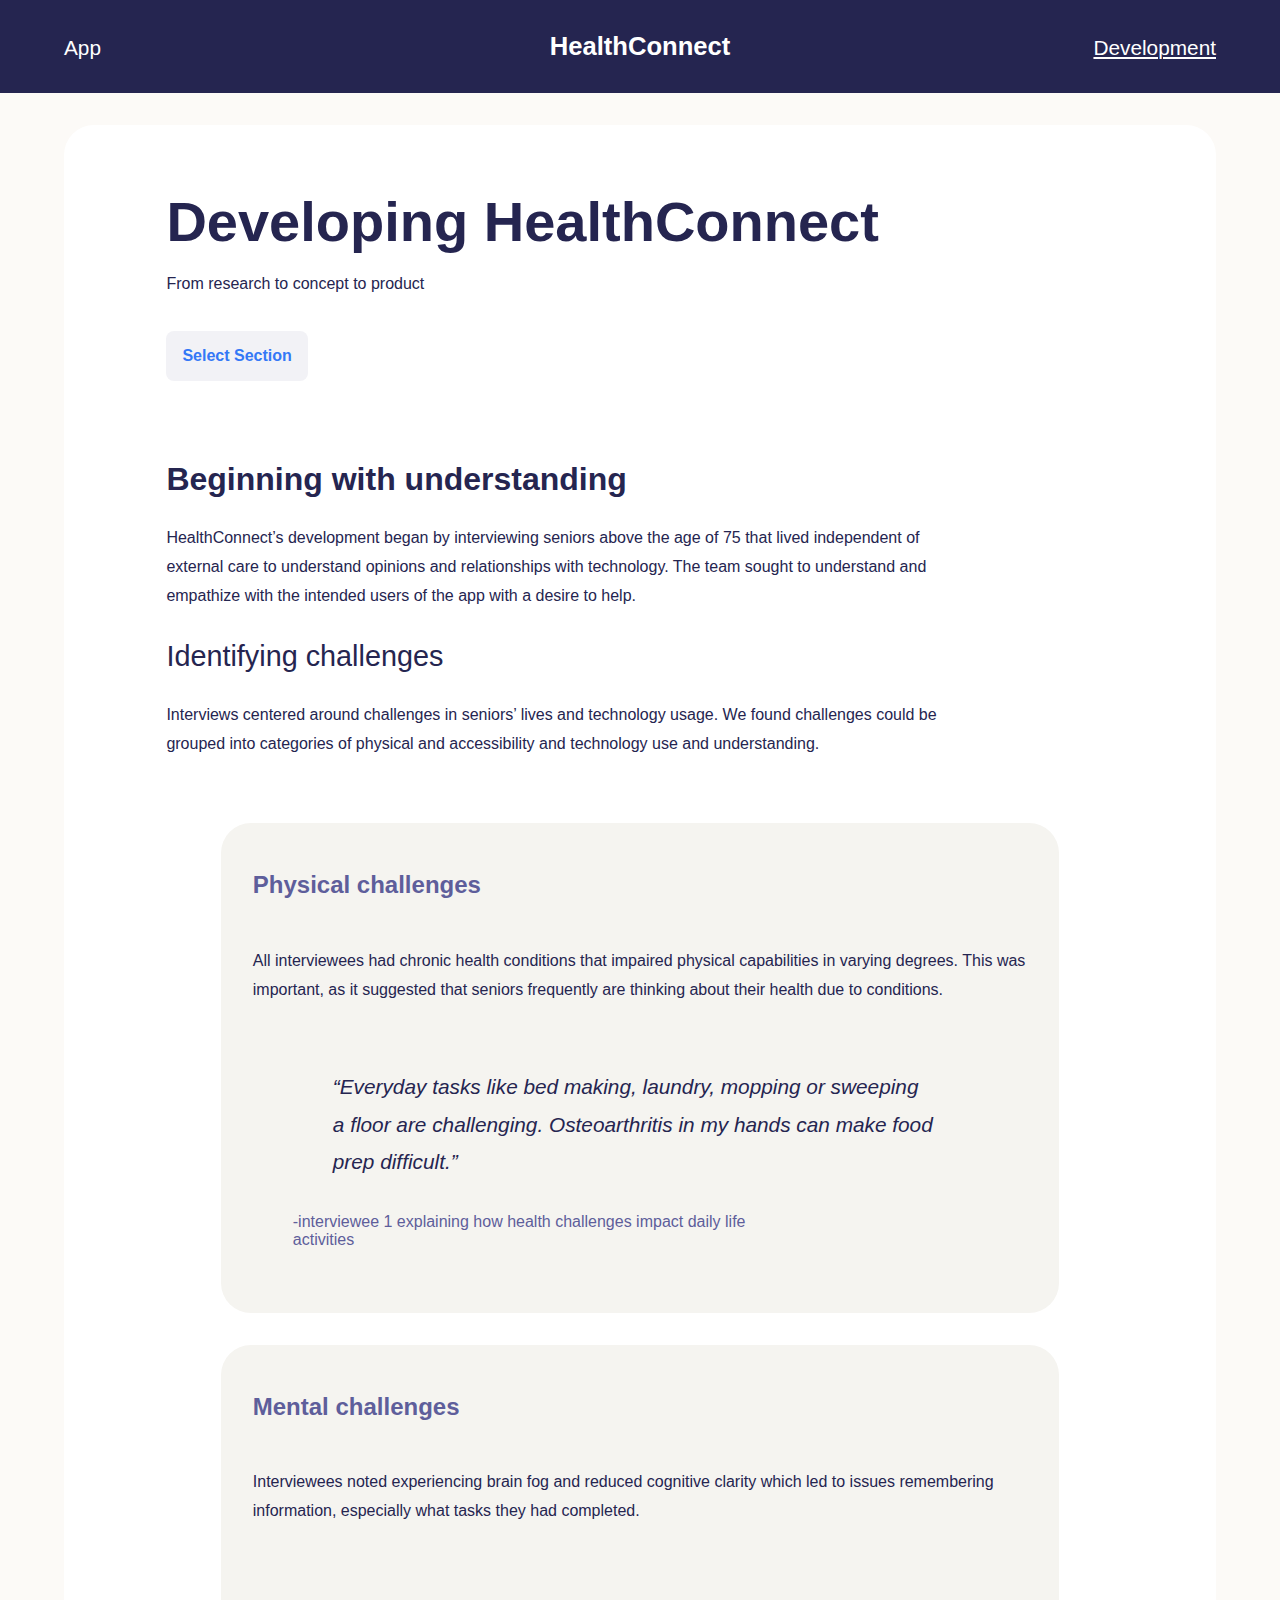
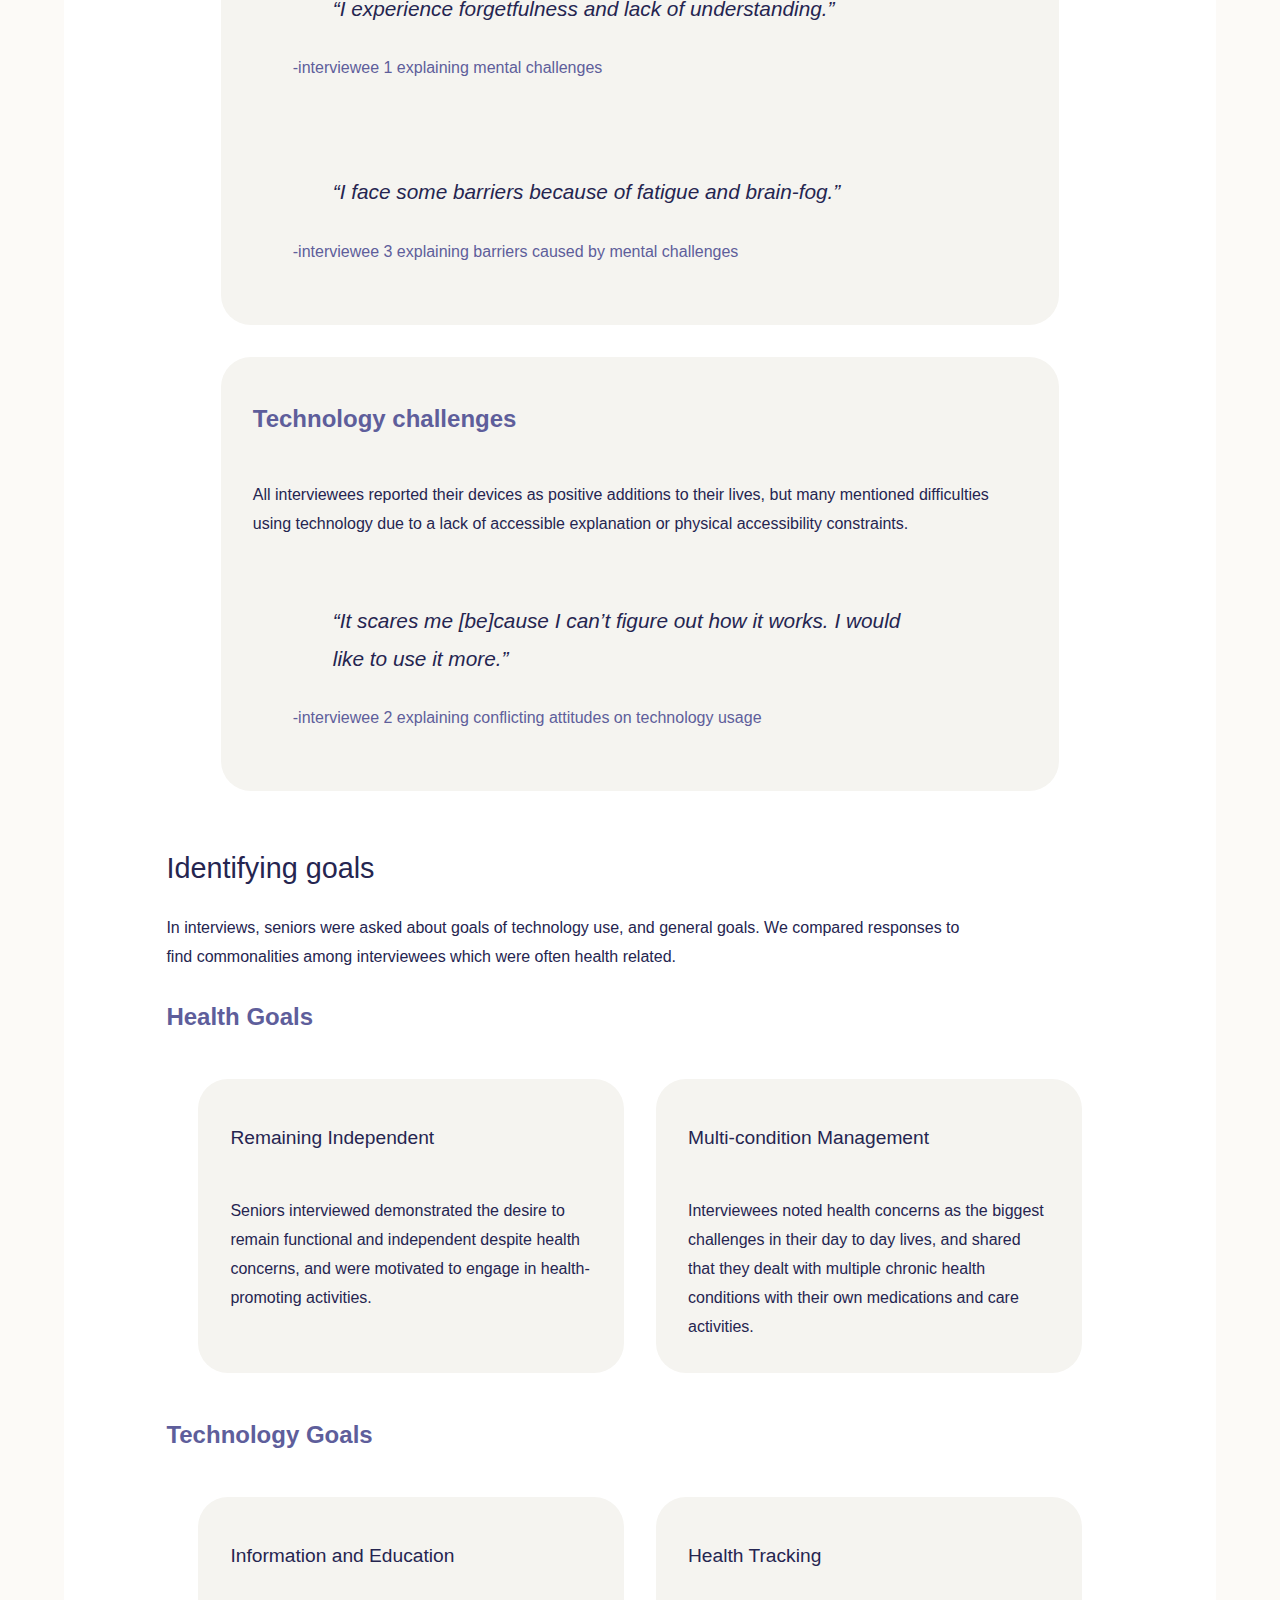
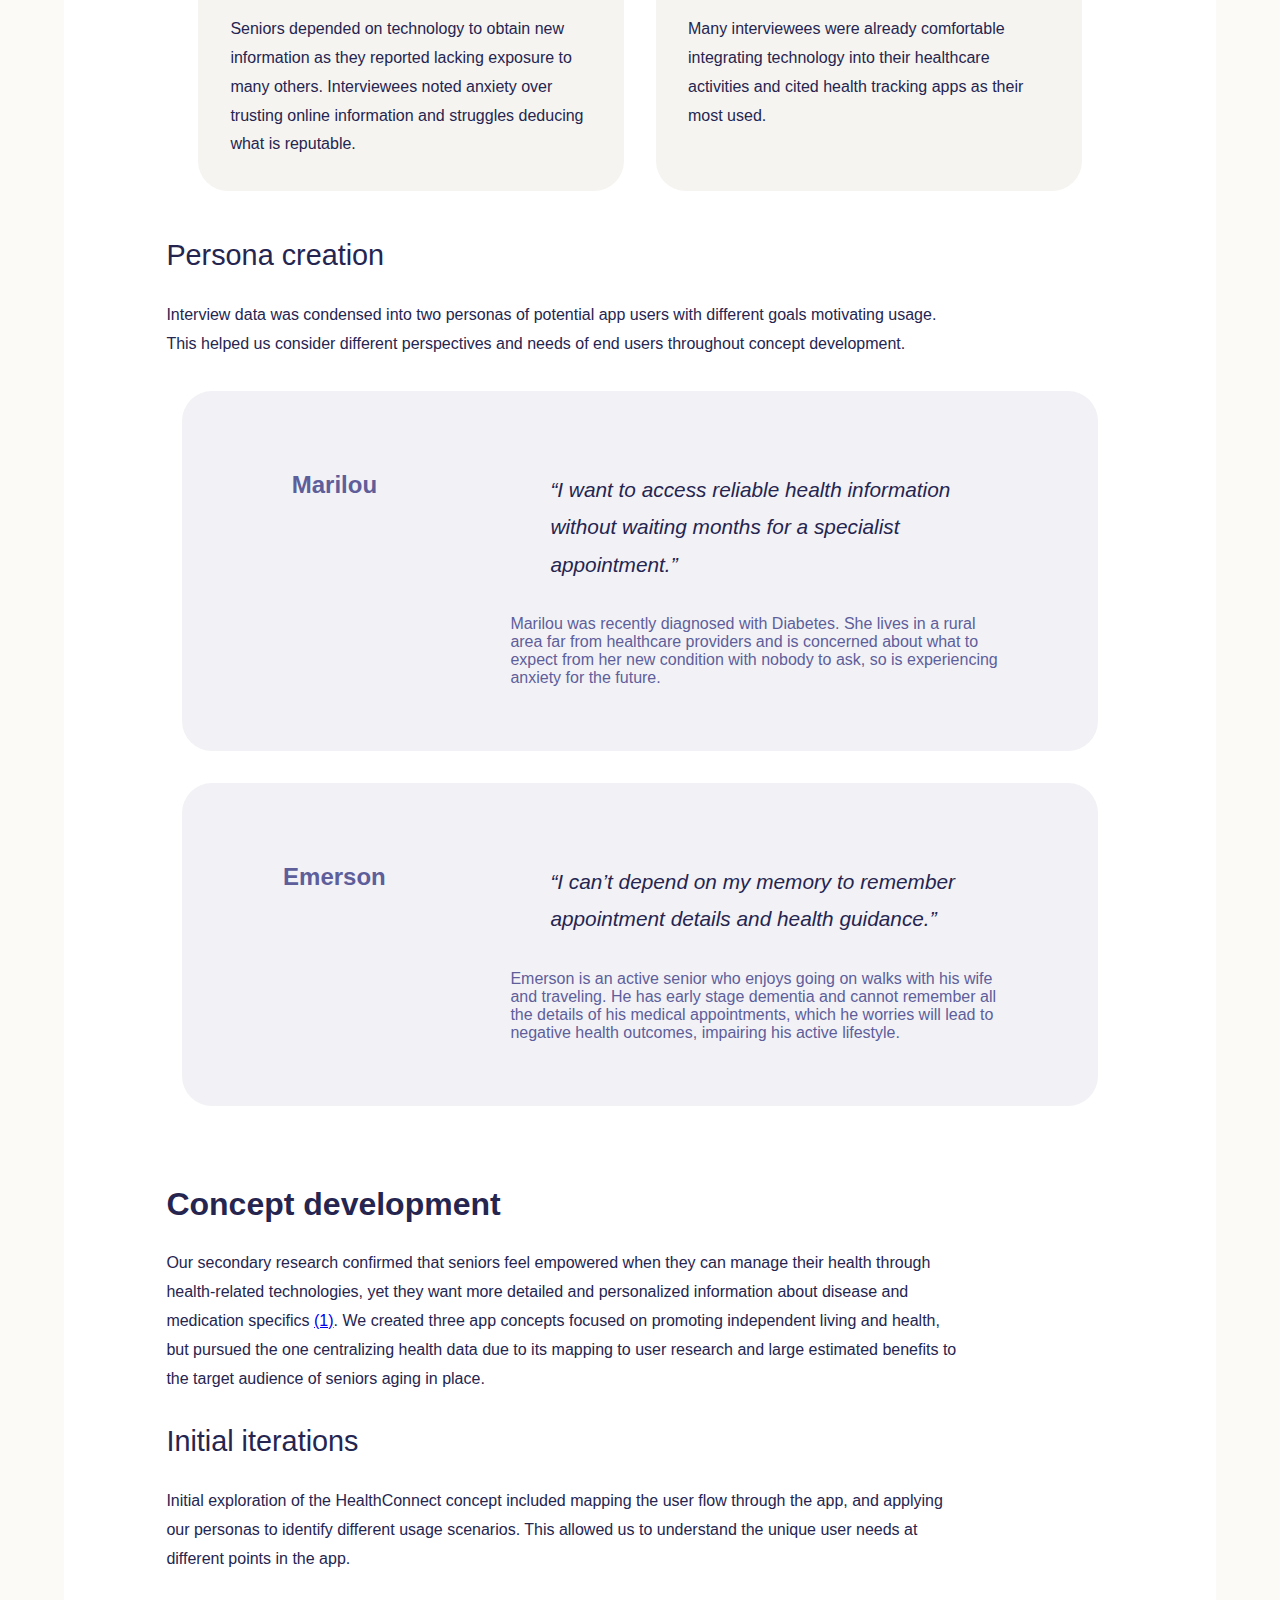
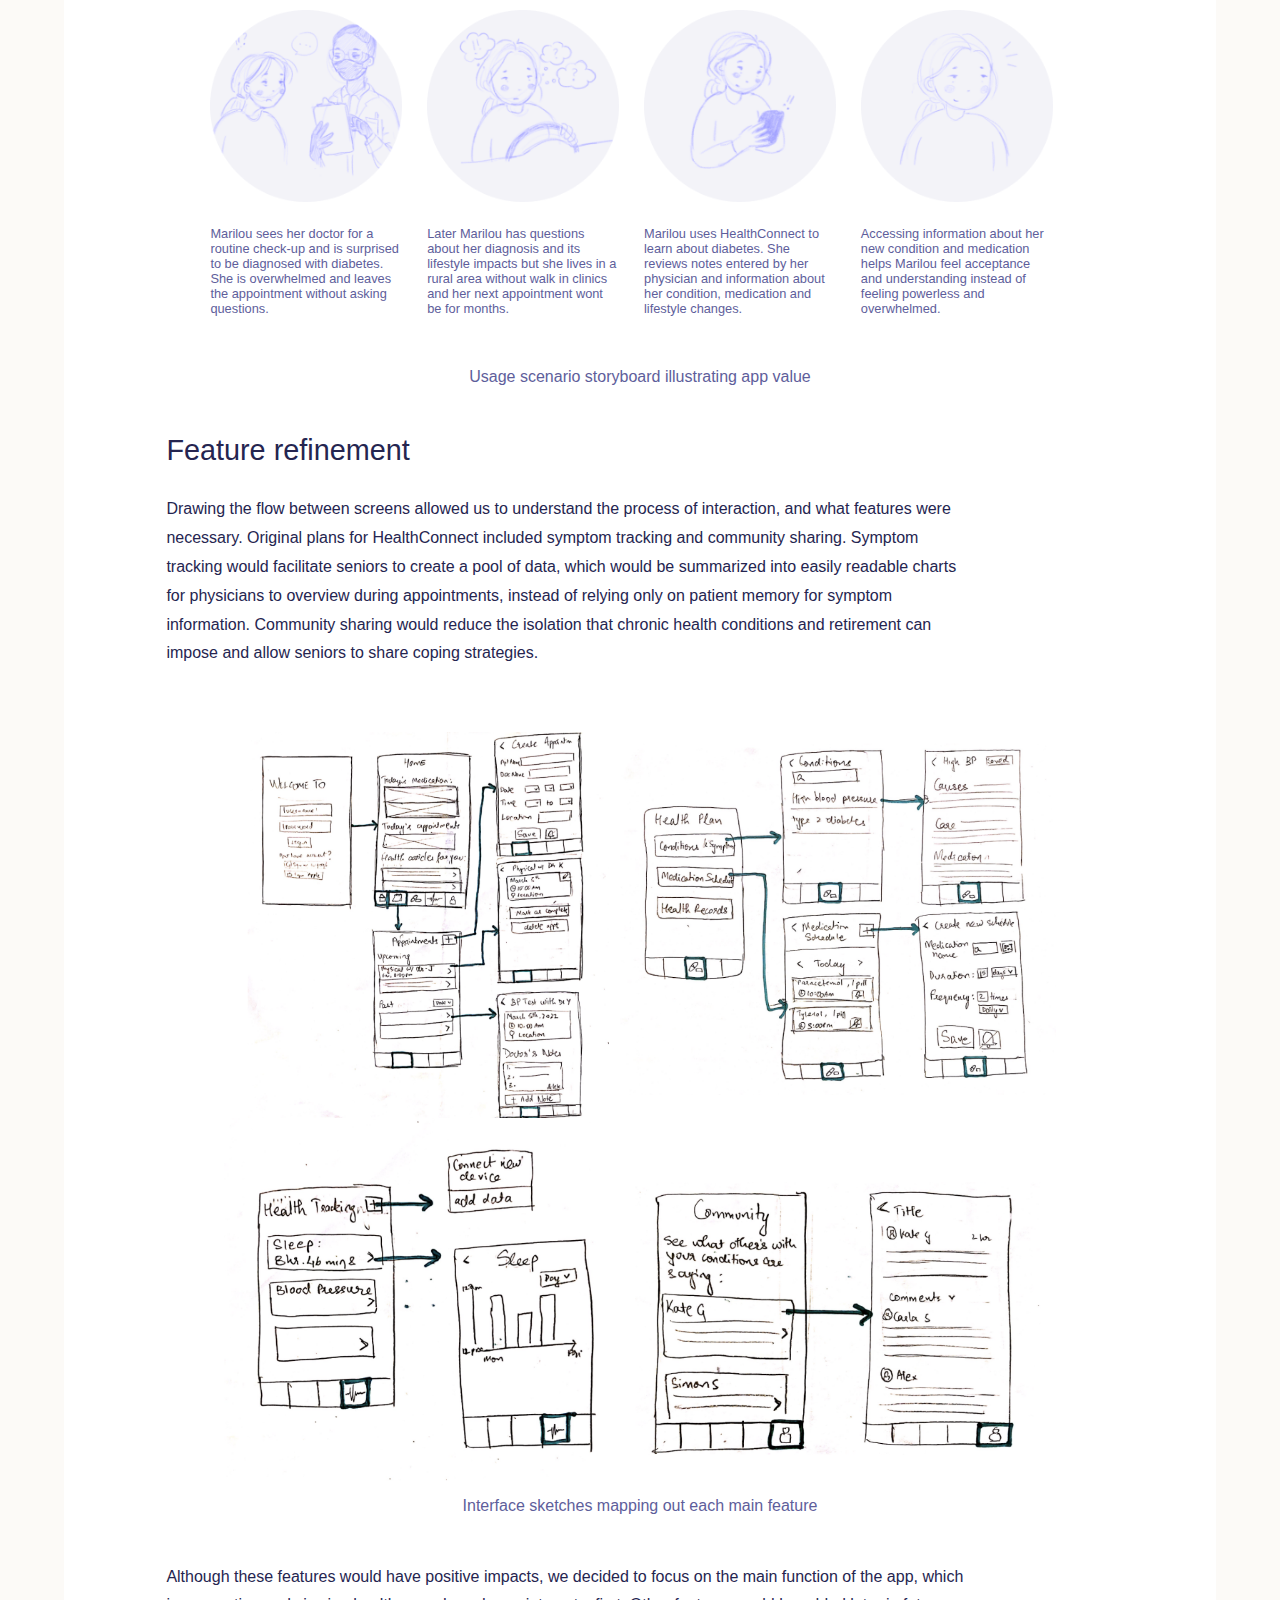
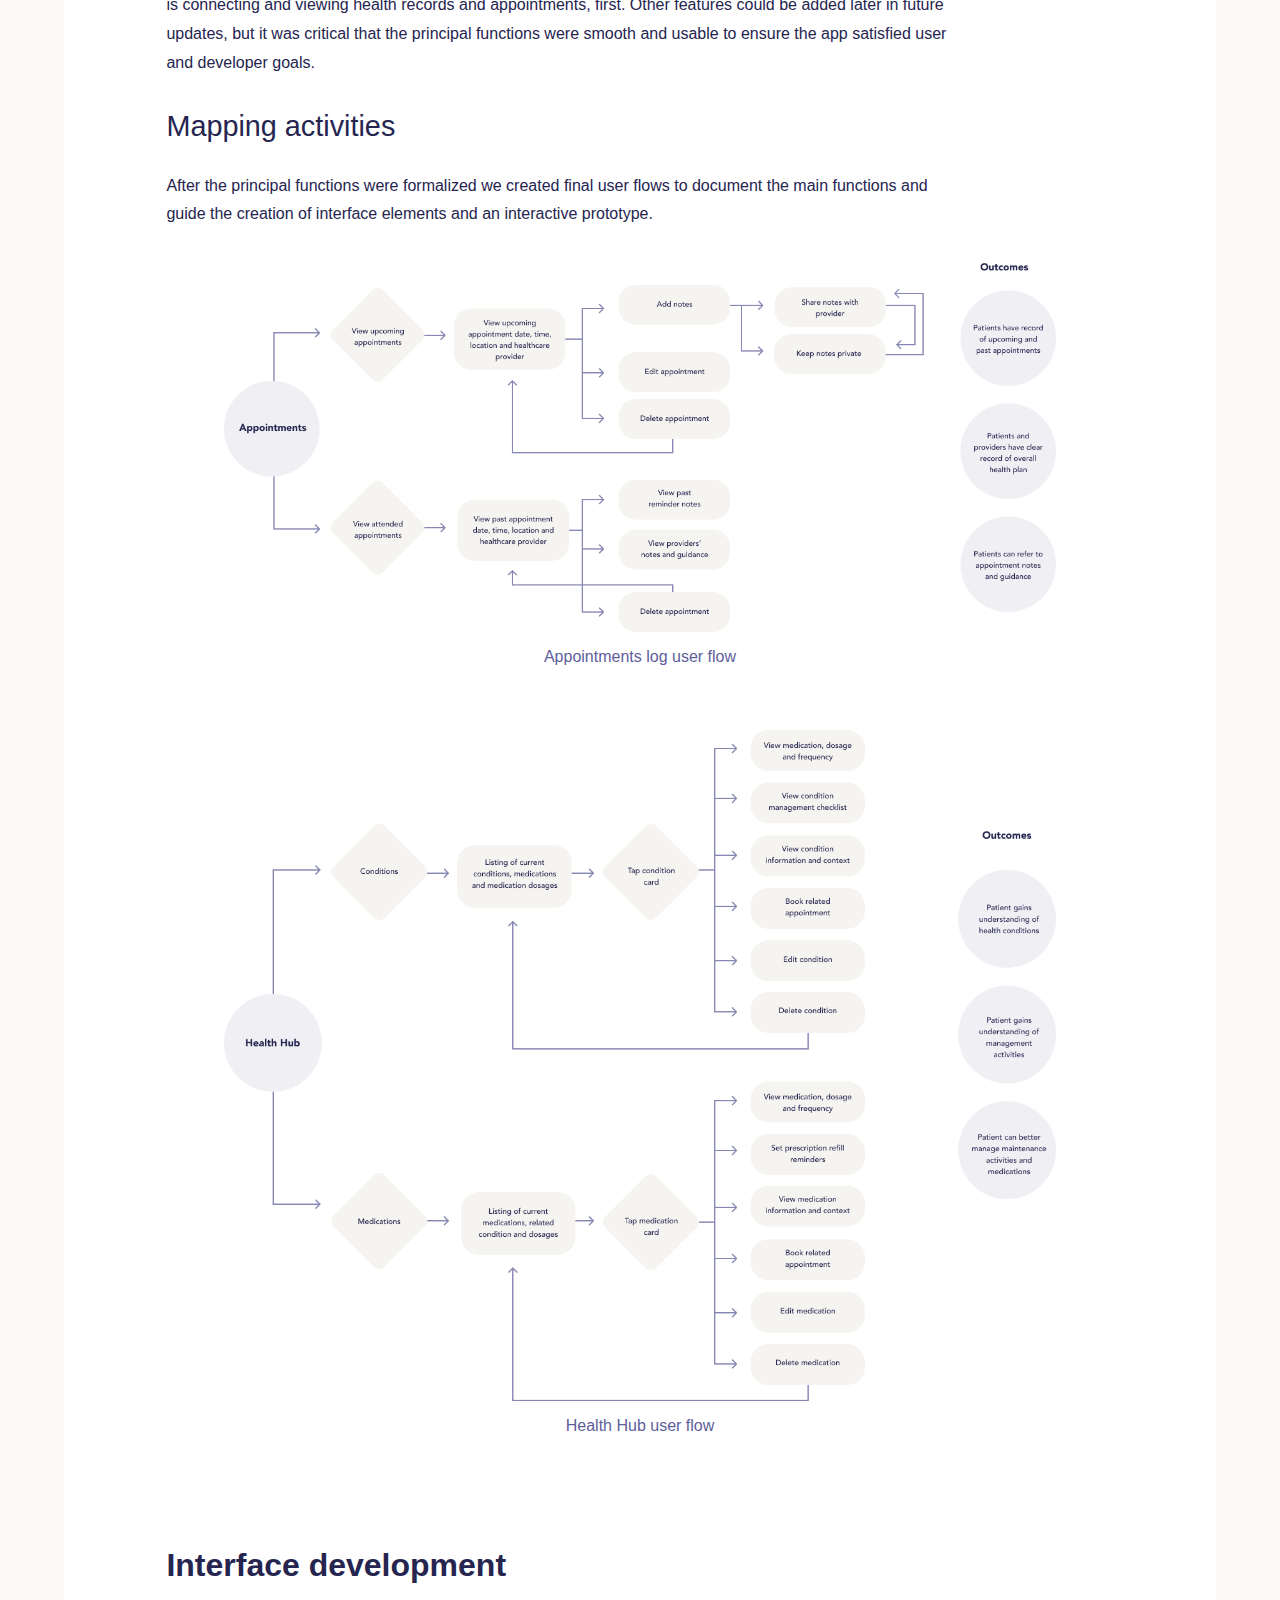
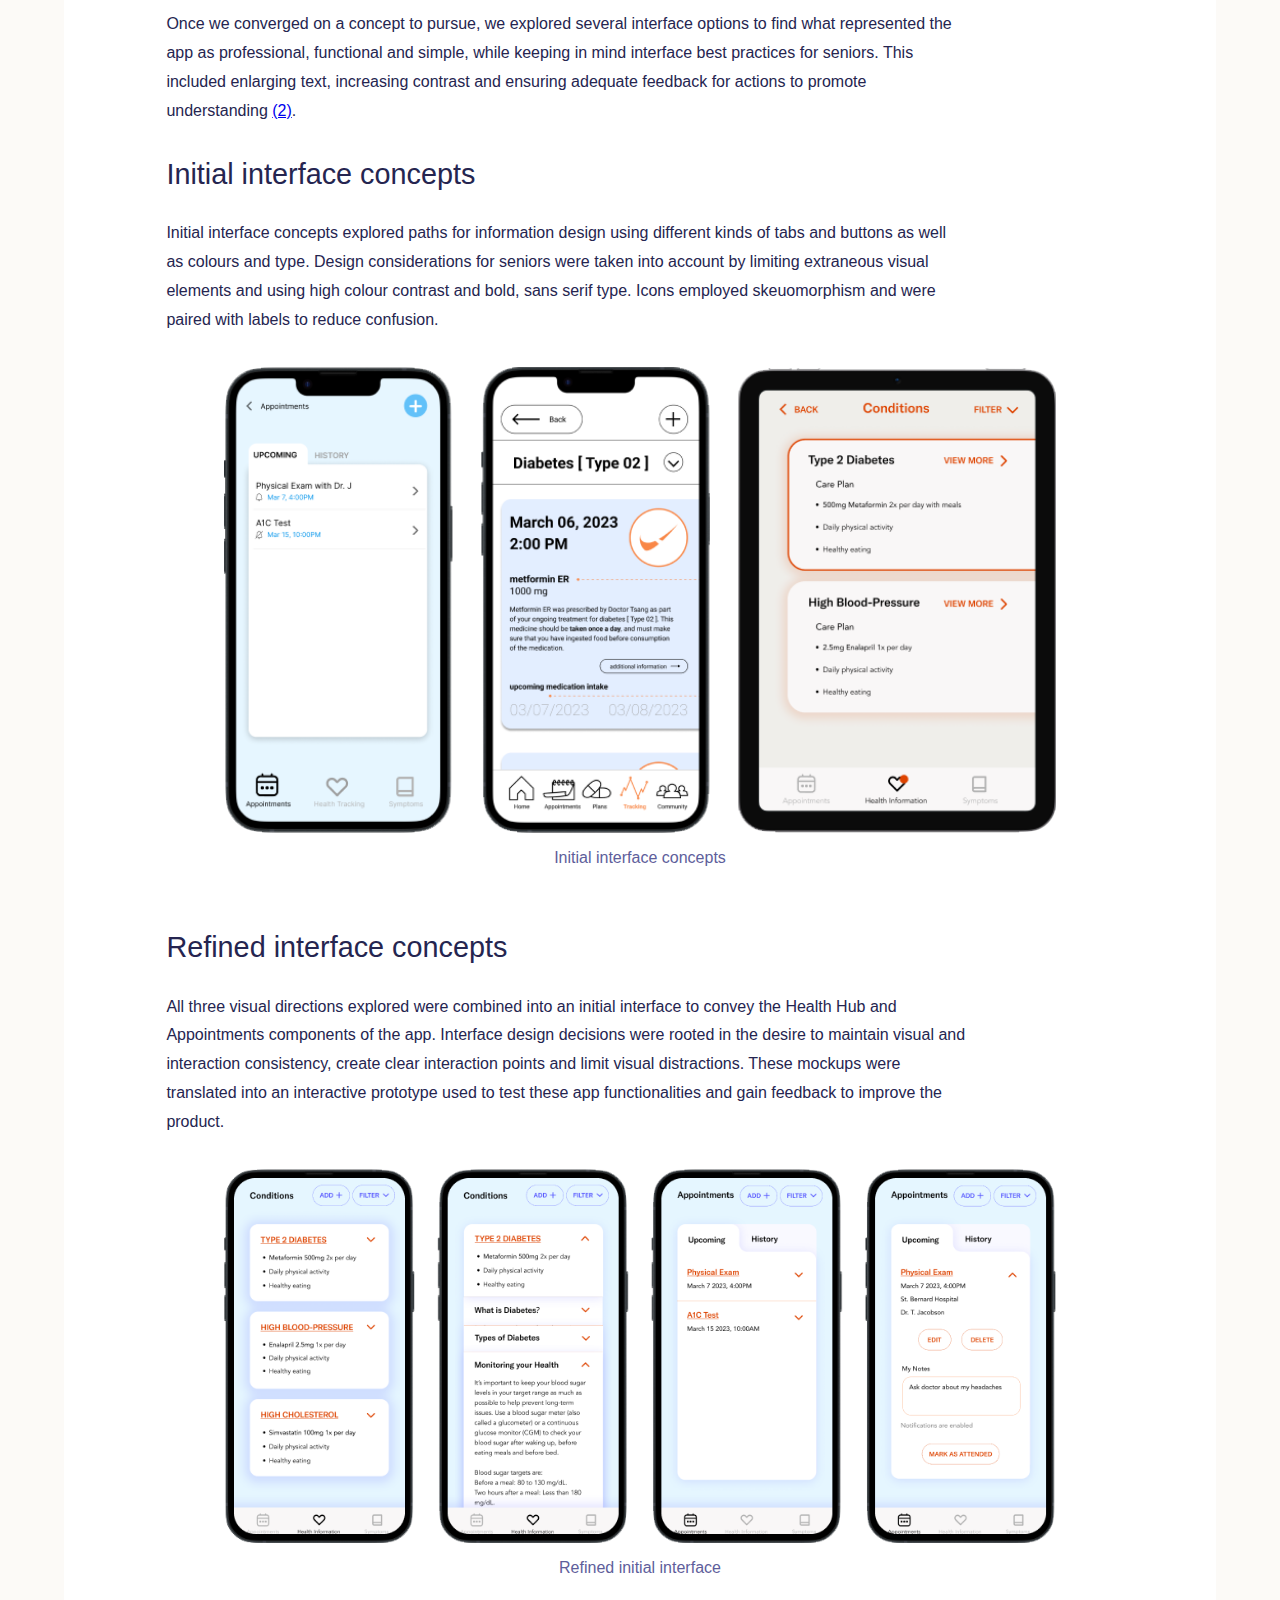
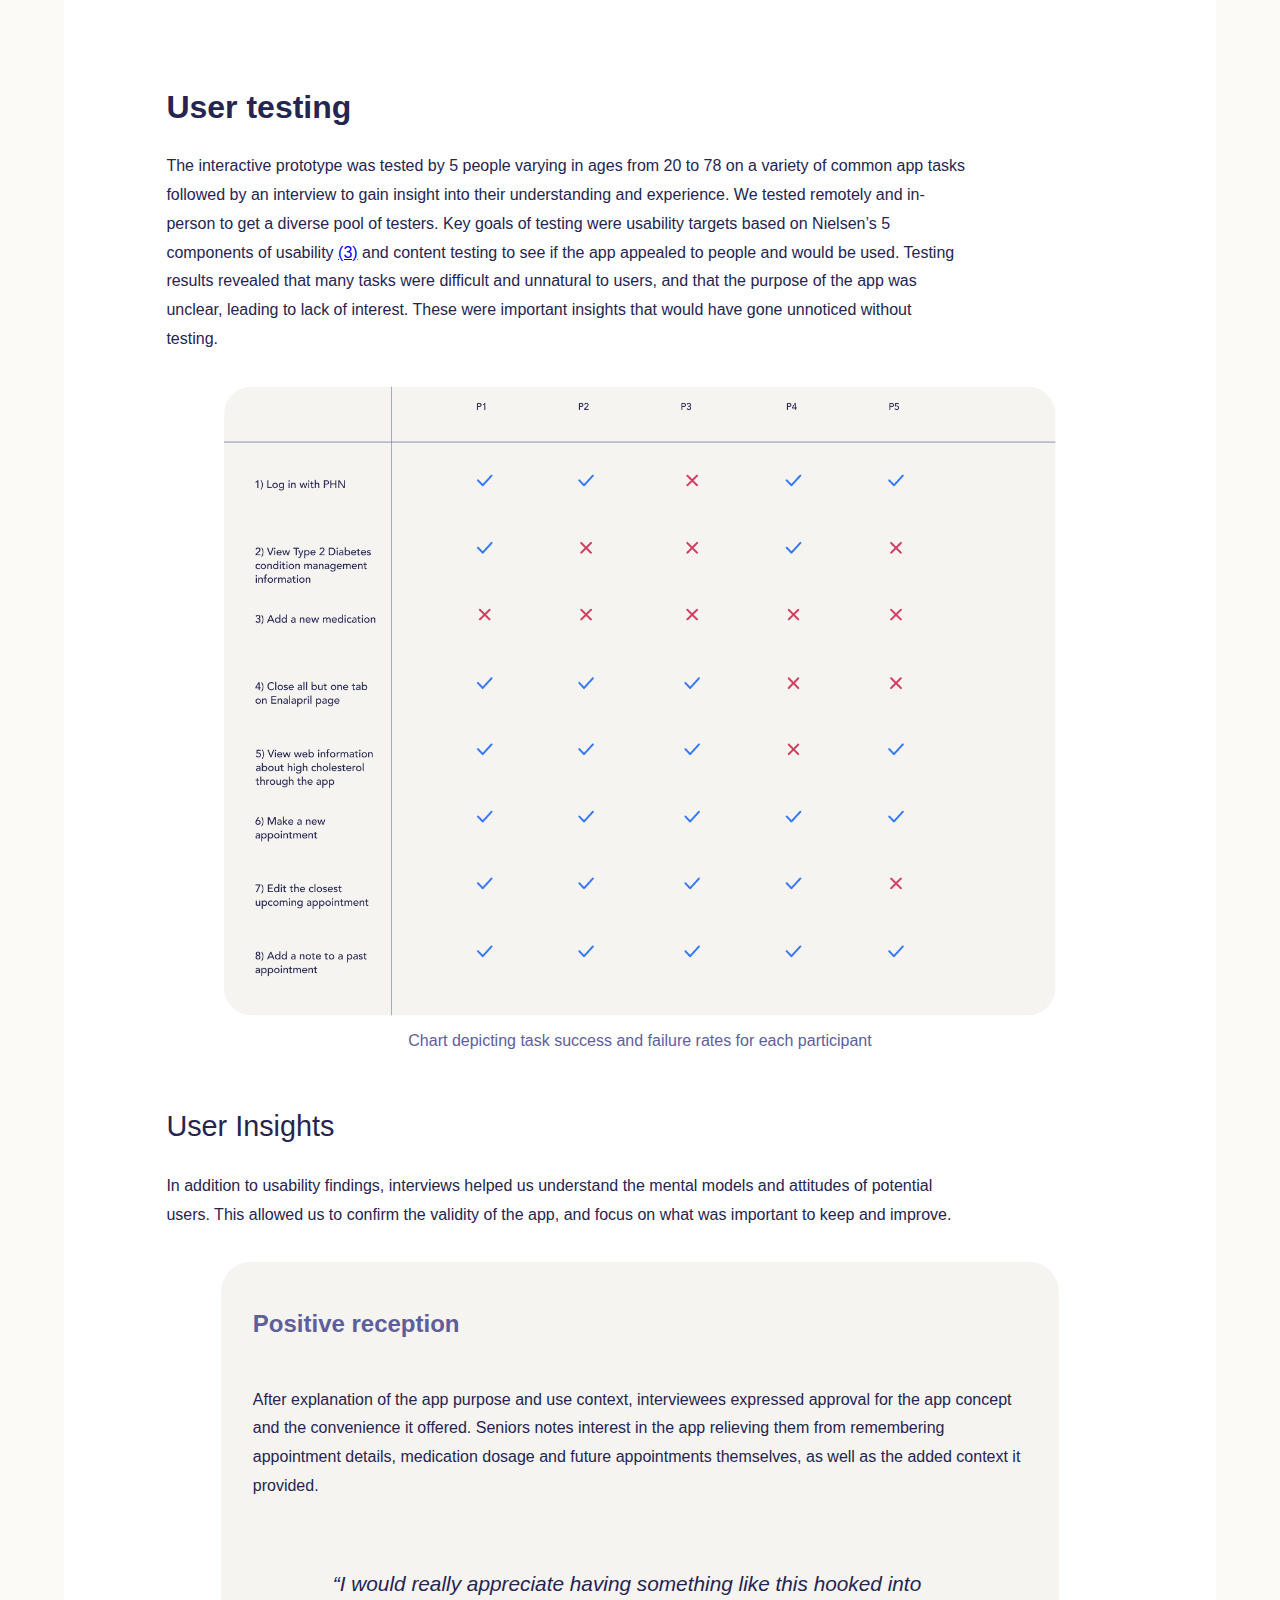
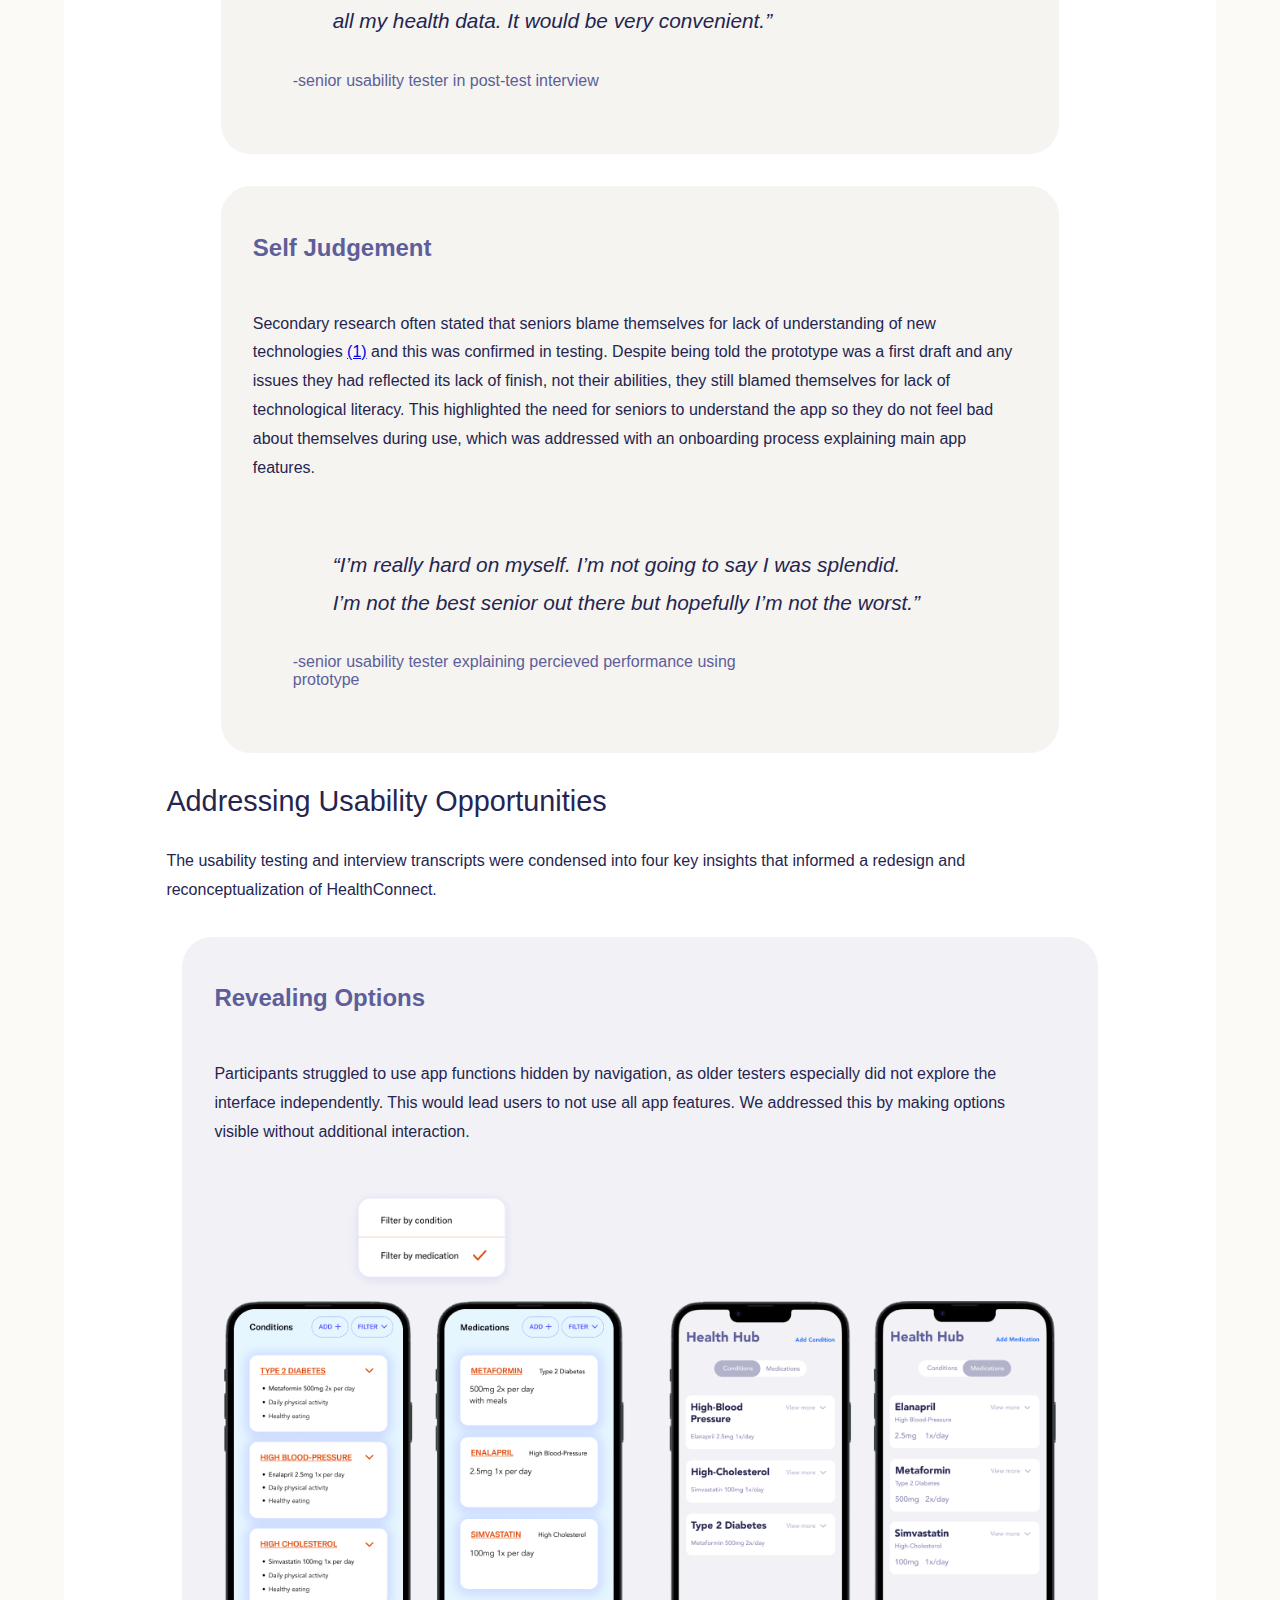
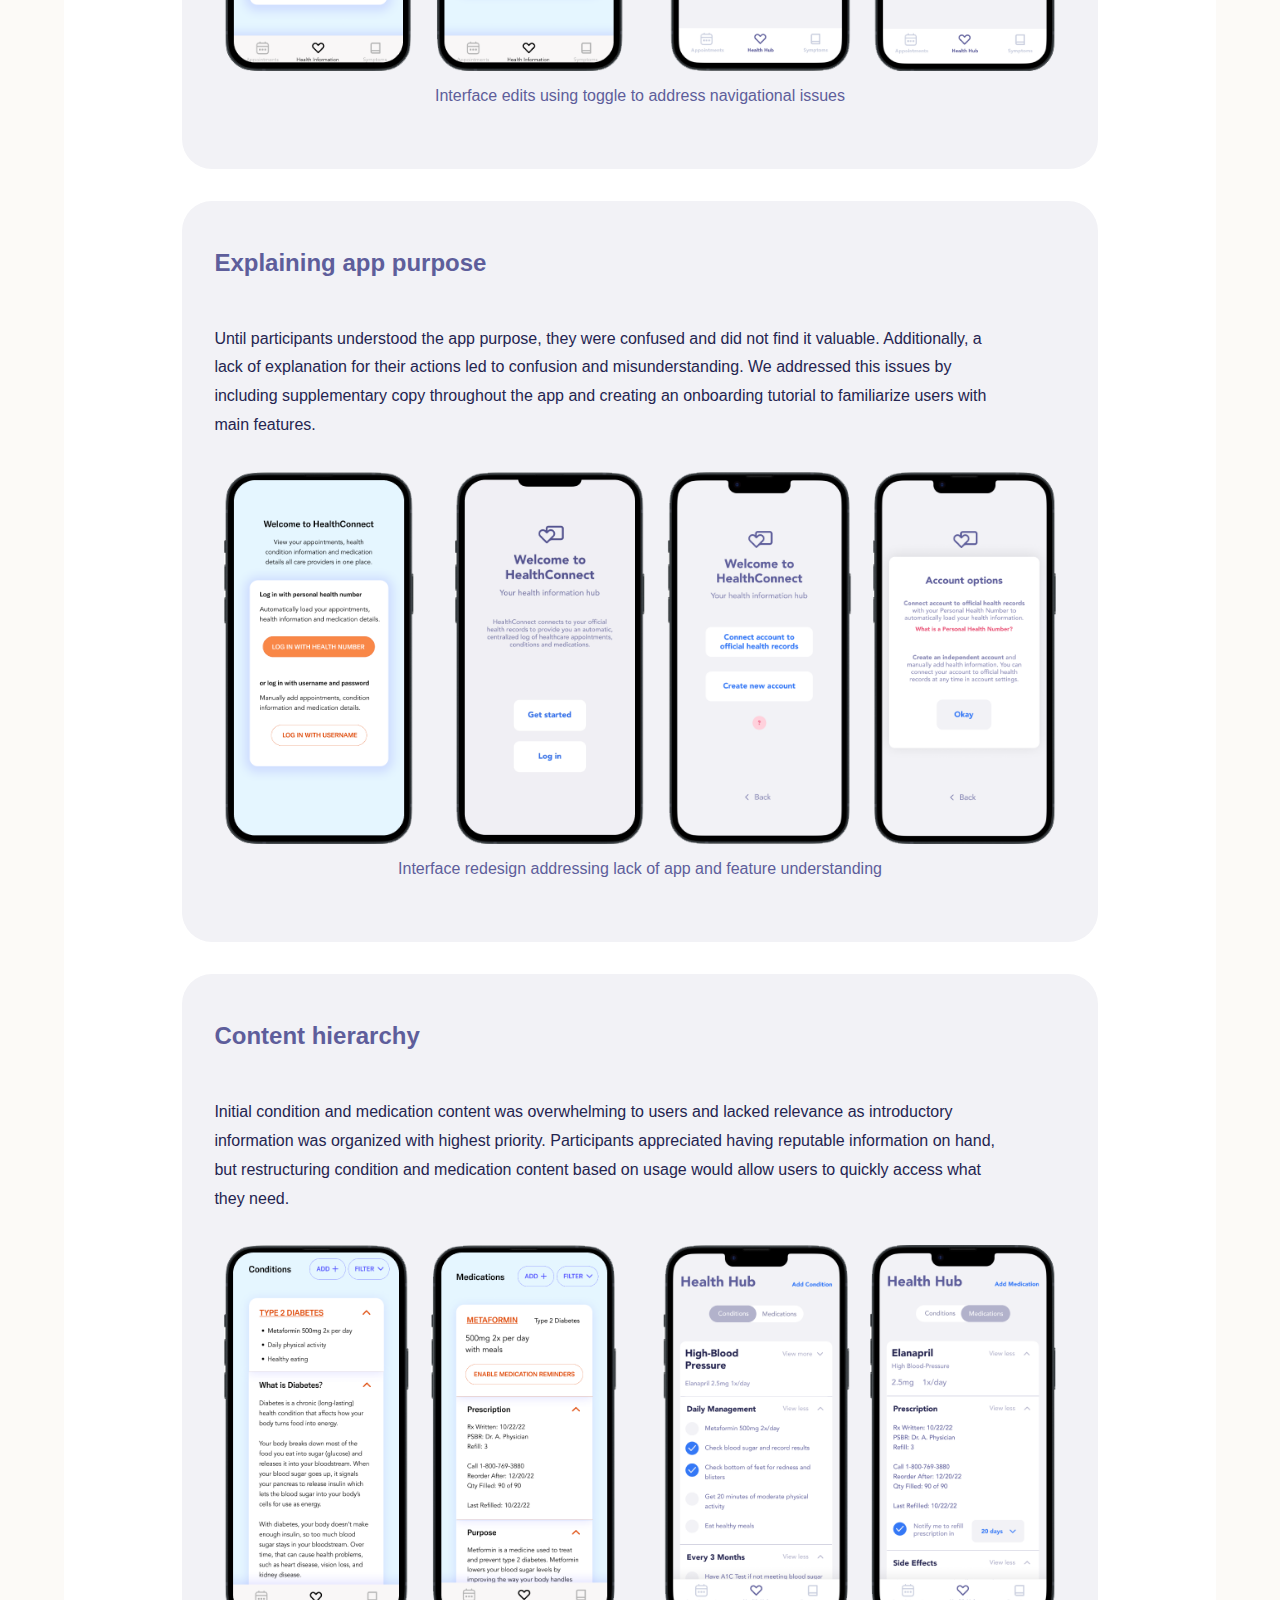
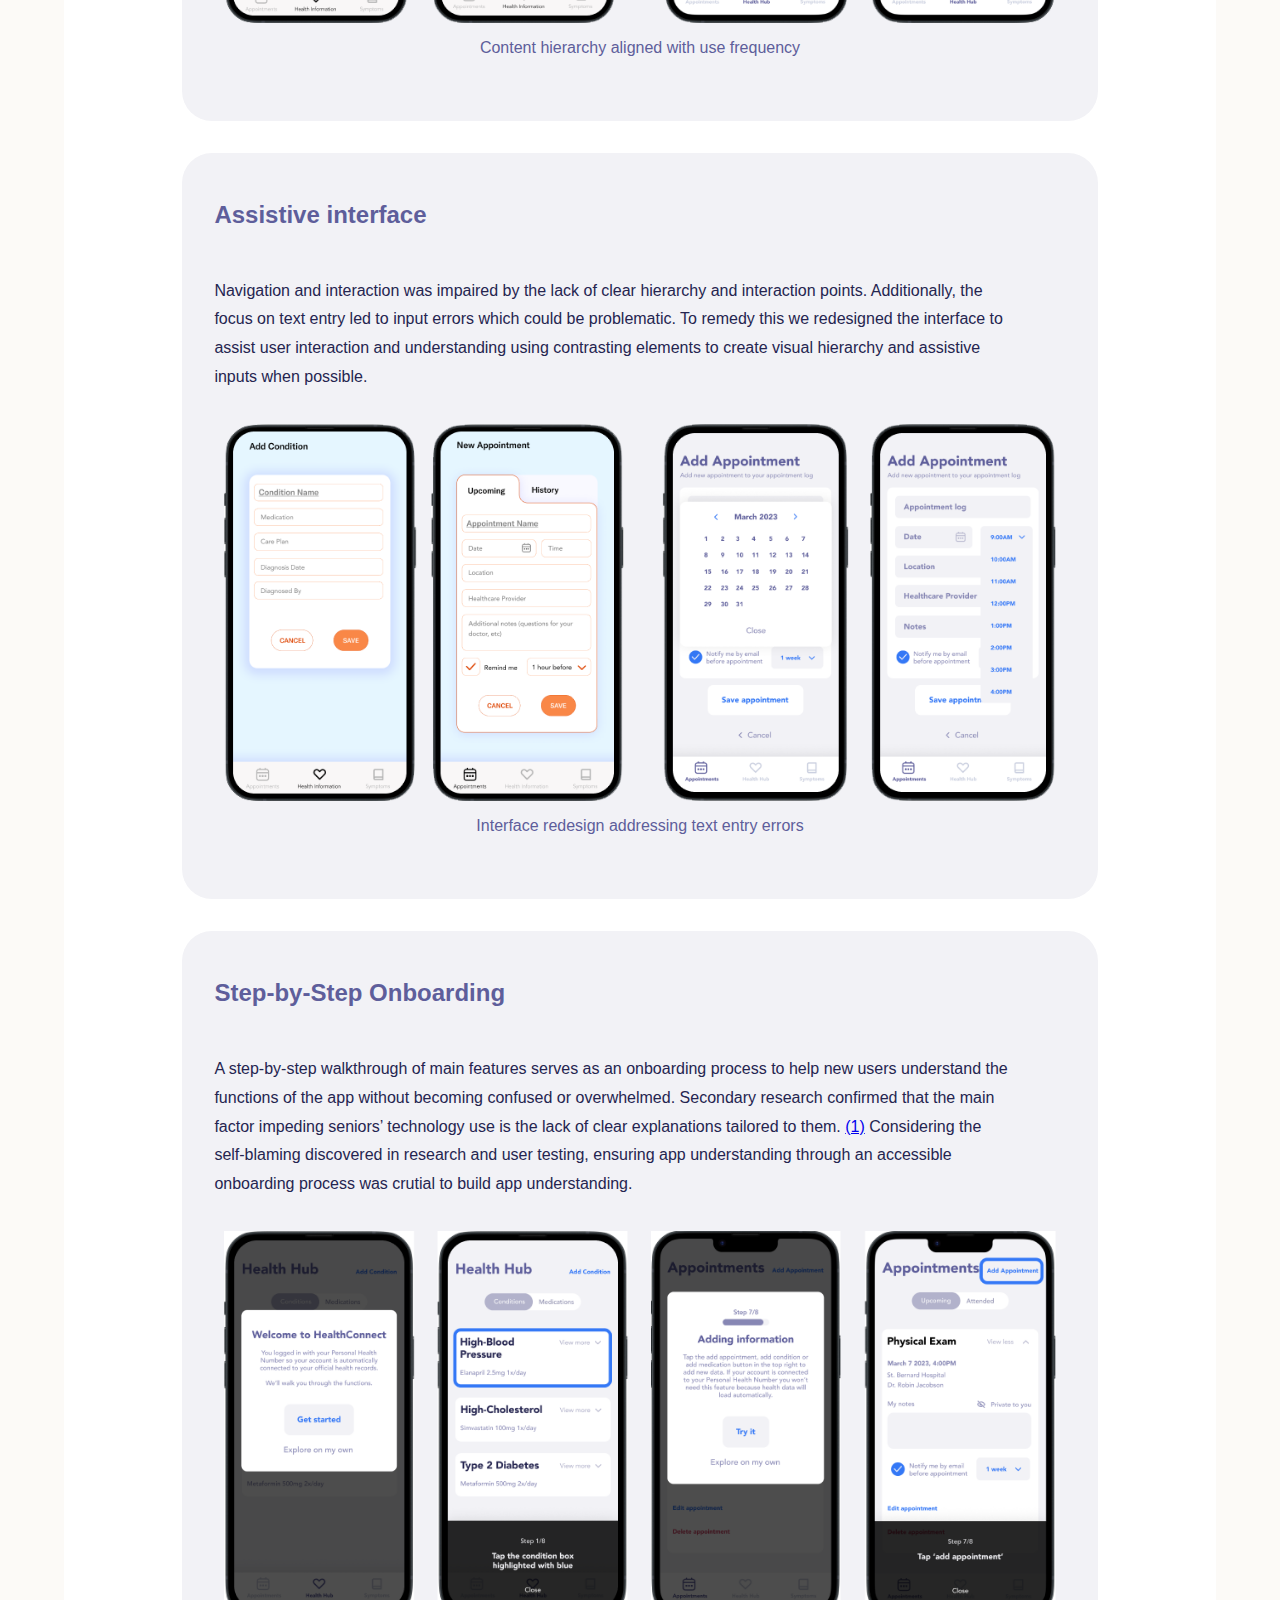
==== commit b1f589b6: "spacing" ====
--- a/html/development.html
+++ b/html/development.html
@@ -68,7 +68,7 @@
                 <div class="feature-wrapper">
                     <div class="feature-item">
                         <div class="content-box inner-section-wrapper">
-                            <div class="content-box-item light-tan-bg quote-box-width">
+                            <div class="content-box-item light-tan-bg challenge-box-width">
                                 <h4>Physical challenges</h4>
                                 <p>All interviewees had chronic health conditions that impaired physical capabilities in
                                     varying
@@ -91,7 +91,7 @@
                             </div>
                             <div class="bottom-margin-small"></div>
 
-                            <div class="content-box-item light-tan-bg quote-box-width">
+                            <div class="content-box-item light-tan-bg challenge-box-width">
                                 <h4>Mental challenges</h4>
                                 <p>Interviewees noted experiencing brain fog and reduced cognitive clarity which led to
                                     issues
@@ -118,7 +118,7 @@
                             <div class="bottom-margin-small"></div>
 
 
-                            <div class="content-box-item light-tan-bg quote-box-width bottom-margin-small">
+                            <div class="content-box-item light-tan-bg challenge-box-width">
                                 <h4>Technology challenges</h4>
                                 <p>All interviewees reported their devices as positive additions to their lives, but
                                     many
--- a/css/flexbox.css
+++ b/css/flexbox.css
@@ -1 +1 @@
-*,:after,:before{-webkit-box-sizing:border-box;box-sizing:border-box}.nav-container{display:-webkit-box;display:-ms-flexbox;display:flex;-webkit-box-orient:horizontal;-webkit-box-direction:normal;-ms-flex-direction:row;flex-direction:row;-webkit-box-align:baseline;-ms-flex-align:baseline;align-items:baseline}.nav-item-center{display:-webkit-box;display:-ms-flexbox;display:flex;-webkit-box-flex:1;-ms-flex:1;flex:1;-webkit-box-pack:center;-ms-flex-pack:center;justify-content:center}.nav-item-left{display:-webkit-box;display:-ms-flexbox;display:flex;-webkit-box-flex:1;-ms-flex:1;flex:1;-webkit-box-pack:left;-ms-flex-pack:left;justify-content:left}.nav-item-right{display:-webkit-box;display:-ms-flexbox;display:flex;-webkit-box-flex:1;-ms-flex:1;flex:1;-webkit-box-pack:right;-ms-flex-pack:right;justify-content:right}.persona-caption{-webkit-box-flex:1;-ms-flex:1 1 auto;flex:1 1 auto;width:5rem}.persona-content{display:-webkit-box;display:-ms-flexbox;display:flex;-webkit-box-flex:1;-ms-flex:1 1 auto;flex:1 1 auto;-webkit-box-orient:vertical;-webkit-box-direction:normal;-ms-flex-direction:column;flex-direction:column;-webkit-box-align:center;-ms-flex-align:center;align-items:center}@media screen and (min-width:1098px){.persona-container{display:-webkit-box;display:-ms-flexbox;display:flex;-webkit-box-orient:horizontal;-webkit-box-direction:normal;-ms-flex-direction:row;flex-direction:row}.persona-img{display:-webkit-box;display:-ms-flexbox;display:flex;-webkit-box-orient:vertical;-webkit-box-direction:normal;-ms-flex-direction:column;flex-direction:column;-webkit-box-pack:center;-ms-flex-pack:center;justify-content:center;width:12rem}}@media screen and (max-width:1098px){.persona-container{display:-webkit-box;display:-ms-flexbox;display:flex;-webkit-box-orient:vertical;-webkit-box-direction:normal;-ms-flex-direction:column;flex-direction:column}.persona-img{display:-webkit-box;display:-ms-flexbox;display:flex;-webkit-box-orient:vertical;-webkit-box-direction:normal;-ms-flex-direction:column;flex-direction:column;-webkit-box-pack:center;-ms-flex-pack:center;justify-content:center;width:18rem}}@media screen and (min-width:827px){.feature-container{display:-webkit-box;display:-ms-flexbox;display:flex;-webkit-box-orient:horizontal;-webkit-box-direction:normal;-ms-flex-direction:row;flex-direction:row}}@media screen and (max-width:827px){.feature-container{display:-webkit-box;display:-ms-flexbox;display:flex;-webkit-box-orient:vertical;-webkit-box-direction:normal;-ms-flex-direction:column;flex-direction:column}}.feature-wrapper{display:-webkit-box;display:-ms-flexbox;display:flex;-webkit-box-orient:vertical;-webkit-box-direction:normal;-ms-flex-direction:column;flex-direction:column;-webkit-box-align:center;-ms-flex-align:center;align-items:center}.feature-item{display:-webkit-box;display:-ms-flexbox;display:flex;-webkit-box-orient:vertical;-webkit-box-direction:normal;-ms-flex-direction:column;flex-direction:column;-webkit-box-pack:center;-ms-flex-pack:center;justify-content:center}.feature-item-text{display:-webkit-box;display:-ms-flexbox;display:flex;-webkit-box-orient:vertical;-webkit-box-direction:normal;-ms-flex-direction:column;flex-direction:column;padding:1rem;padding-right:2rem;-webkit-box-pack:center;-ms-flex-pack:center;justify-content:center}.quote-box-width{max-width:700px}@media screen and (max-width:900px){.content-inner-box{display:-webkit-box;display:-ms-flexbox;display:flex;-webkit-box-orient:vertical;-webkit-box-direction:normal;-ms-flex-direction:column;flex-direction:column;margin-left:1rem;margin-right:1rem}}@media screen and (min-width:900px){.content-inner-box{display:-webkit-box;display:-ms-flexbox;display:flex;-webkit-box-orient:horizontal;-webkit-box-direction:normal;-ms-flex-direction:row;flex-direction:row;margin-left:1rem;margin-right:1rem}}.content-box-item{display:-webkit-box;display:-ms-flexbox;display:flex;-webkit-box-flex:1;-ms-flex:1 1 auto;flex:1 1 auto;-webkit-box-orient:vertical;-webkit-box-direction:normal;-ms-flex-direction:column;flex-direction:column;padding-top:1rem;padding-bottom:2rem;padding-left:2rem;padding-right:2rem;margin:1rem}.scenario-wrapper{display:-webkit-box;display:-ms-flexbox;display:flex;-webkit-box-orient:vertical;-webkit-box-direction:normal;-ms-flex-direction:column;flex-direction:column}.scenario-content{display:-webkit-box;display:-ms-flexbox;display:flex;-webkit-box-orient:horizontal;-webkit-box-direction:normal;-ms-flex-direction:row;flex-direction:row;-ms-flex-wrap:wrap;flex-wrap:wrap}.scenario-item{display:-webkit-box;display:-ms-flexbox;display:flex;-webkit-box-flex:1;-ms-flex:1 1 auto;flex:1 1 auto;-webkit-box-orient:vertical;-webkit-box-direction:normal;-ms-flex-direction:column;flex-direction:column;-webkit-box-pack:start;-ms-flex-pack:start;justify-content:flex-start;margin:0.25rem}.scenario-figure{width:12rem;margin:0px;padding:0px}.scenario-img{width:12rem;margin:0px;padding:0px}.scenario-text{font-size:0.8rem}.image-wrapper{display:-webkit-box;display:-ms-flexbox;display:flex;-webkit-box-orient:vertical;-webkit-box-direction:normal;-ms-flex-direction:column;flex-direction:column;-webkit-box-align:center;-ms-flex-align:center;align-items:center}.multiple-image-wrapper{display:-webkit-box;display:-ms-flexbox;display:flex;-webkit-box-orient:horizontal;-webkit-box-direction:normal;-ms-flex-direction:row;flex-direction:row;-ms-flex-pack:distribute;justify-content:space-around;padding-bottom:3rem}.image-caption{-ms-flex-item-align:center;-ms-grid-row-align:center;align-self:center;margin-bottom:1rem}.card-gif-wrapper{display:-webkit-box;display:-ms-flexbox;display:flex;-webkit-box-orient:vertical;-webkit-box-direction:normal;-ms-flex-direction:column;flex-direction:column;-webkit-box-align:center;-ms-flex-align:center;align-items:center}.card-gif-content{width:18vw}@media screen and (max-width:800px){.image-caption-box{display:-webkit-box;display:-ms-flexbox;display:flex;-webkit-box-orient:vertical;-webkit-box-direction:normal;-ms-flex-direction:column;flex-direction:column;-webkit-box-align:center;-ms-flex-align:center;align-items:center;margin-bottom:1rem;width:80vw}.image-caption-box img{width:65vw}.gif-caption-box{display:-webkit-box;display:-ms-flexbox;display:flex;-webkit-box-orient:vertical;-webkit-box-direction:normal;-ms-flex-direction:column;flex-direction:column;margin-bottom:1rem;width:50vw}.gif-border{border-radius:30px;border:8px black solid}.card-gif-content{width:25vw}.multiple-gif-caption-box{display:-webkit-box;display:-ms-flexbox;display:flex;-webkit-box-orient:vertical;-webkit-box-direction:normal;-ms-flex-direction:column;flex-direction:column;margin-bottom:1rem;width:25vw}.multiple-gif-border{border-radius:20px;border:5px black solid}}@media screen and (min-width:800px){.image-caption-box{display:-webkit-box;display:-ms-flexbox;display:flex;-webkit-box-orient:vertical;-webkit-box-direction:normal;-ms-flex-direction:column;flex-direction:column;-webkit-box-align:center;-ms-flex-align:center;align-items:center;margin-bottom:1rem;width:65vw}.image-caption-box img{width:65vw}.gif-caption-box{display:-webkit-box;display:-ms-flexbox;display:flex;-webkit-box-orient:vertical;-webkit-box-direction:normal;-ms-flex-direction:column;flex-direction:column;margin-bottom:1rem;width:25vw}.gif-border{border-radius:32px;border:8px black solid}.multiple-gif-caption-box{display:-webkit-box;display:-ms-flexbox;display:flex;-webkit-box-orient:vertical;-webkit-box-direction:normal;-ms-flex-direction:column;flex-direction:column;margin-bottom:1rem;width:20vw}.multiple-gif-border{border-radius:30px;border:8px black solid}}@media screen and (min-width:1200px){.gif-border{border-radius:40px;border:10px black solid}.multiple-gif-border{border-radius:50px;border:10px black solid}}+*,:after,:before{-webkit-box-sizing:border-box;box-sizing:border-box}.nav-container{display:-webkit-box;display:-ms-flexbox;display:flex;-webkit-box-orient:horizontal;-webkit-box-direction:normal;-ms-flex-direction:row;flex-direction:row;-webkit-box-align:baseline;-ms-flex-align:baseline;align-items:baseline}.nav-item-center{display:-webkit-box;display:-ms-flexbox;display:flex;-webkit-box-flex:1;-ms-flex:1;flex:1;-webkit-box-pack:center;-ms-flex-pack:center;justify-content:center}.nav-item-left{display:-webkit-box;display:-ms-flexbox;display:flex;-webkit-box-flex:1;-ms-flex:1;flex:1;-webkit-box-pack:left;-ms-flex-pack:left;justify-content:left}.nav-item-right{display:-webkit-box;display:-ms-flexbox;display:flex;-webkit-box-flex:1;-ms-flex:1;flex:1;-webkit-box-pack:right;-ms-flex-pack:right;justify-content:right}.persona-caption{-webkit-box-flex:1;-ms-flex:1 1 auto;flex:1 1 auto;width:5rem}.persona-content{display:-webkit-box;display:-ms-flexbox;display:flex;-webkit-box-flex:1;-ms-flex:1 1 auto;flex:1 1 auto;-webkit-box-orient:vertical;-webkit-box-direction:normal;-ms-flex-direction:column;flex-direction:column;-webkit-box-align:center;-ms-flex-align:center;align-items:center}@media screen and (min-width:1098px){.persona-container{display:-webkit-box;display:-ms-flexbox;display:flex;-webkit-box-orient:horizontal;-webkit-box-direction:normal;-ms-flex-direction:row;flex-direction:row}.persona-img{display:-webkit-box;display:-ms-flexbox;display:flex;-webkit-box-orient:vertical;-webkit-box-direction:normal;-ms-flex-direction:column;flex-direction:column;-webkit-box-pack:center;-ms-flex-pack:center;justify-content:center;width:12rem}}@media screen and (max-width:1098px){.persona-container{display:-webkit-box;display:-ms-flexbox;display:flex;-webkit-box-orient:vertical;-webkit-box-direction:normal;-ms-flex-direction:column;flex-direction:column}.persona-img{display:-webkit-box;display:-ms-flexbox;display:flex;-webkit-box-orient:vertical;-webkit-box-direction:normal;-ms-flex-direction:column;flex-direction:column;-webkit-box-pack:center;-ms-flex-pack:center;justify-content:center;width:18rem}}@media screen and (min-width:827px){.feature-container{display:-webkit-box;display:-ms-flexbox;display:flex;-webkit-box-orient:horizontal;-webkit-box-direction:normal;-ms-flex-direction:row;flex-direction:row}}@media screen and (max-width:827px){.feature-container{display:-webkit-box;display:-ms-flexbox;display:flex;-webkit-box-orient:vertical;-webkit-box-direction:normal;-ms-flex-direction:column;flex-direction:column}}.feature-wrapper{display:-webkit-box;display:-ms-flexbox;display:flex;-webkit-box-orient:vertical;-webkit-box-direction:normal;-ms-flex-direction:column;flex-direction:column;-webkit-box-align:center;-ms-flex-align:center;align-items:center}.feature-item{display:-webkit-box;display:-ms-flexbox;display:flex;-webkit-box-orient:vertical;-webkit-box-direction:normal;-ms-flex-direction:column;flex-direction:column;-webkit-box-pack:center;-ms-flex-pack:center;justify-content:center}.feature-item-text{display:-webkit-box;display:-ms-flexbox;display:flex;-webkit-box-orient:vertical;-webkit-box-direction:normal;-ms-flex-direction:column;flex-direction:column;padding:1rem;padding-right:2rem;-webkit-box-pack:center;-ms-flex-pack:center;justify-content:center}.quote-box-width{max-width:700px}.challenge-box-width{max-width:850px}@media screen and (max-width:900px){.content-inner-box{display:-webkit-box;display:-ms-flexbox;display:flex;-webkit-box-orient:vertical;-webkit-box-direction:normal;-ms-flex-direction:column;flex-direction:column;margin-left:1rem;margin-right:1rem}}@media screen and (min-width:900px){.content-inner-box{display:-webkit-box;display:-ms-flexbox;display:flex;-webkit-box-orient:horizontal;-webkit-box-direction:normal;-ms-flex-direction:row;flex-direction:row;margin-left:1rem;margin-right:1rem}}.content-box-item{display:-webkit-box;display:-ms-flexbox;display:flex;-webkit-box-flex:1;-ms-flex:1 1 auto;flex:1 1 auto;-webkit-box-orient:vertical;-webkit-box-direction:normal;-ms-flex-direction:column;flex-direction:column;padding-top:1rem;padding-bottom:2rem;padding-left:2rem;padding-right:2rem;margin:1rem}.scenario-wrapper{display:-webkit-box;display:-ms-flexbox;display:flex;-webkit-box-orient:vertical;-webkit-box-direction:normal;-ms-flex-direction:column;flex-direction:column}.scenario-content{display:-webkit-box;display:-ms-flexbox;display:flex;-webkit-box-orient:horizontal;-webkit-box-direction:normal;-ms-flex-direction:row;flex-direction:row;-ms-flex-wrap:wrap;flex-wrap:wrap}.scenario-item{display:-webkit-box;display:-ms-flexbox;display:flex;-webkit-box-flex:1;-ms-flex:1 1 auto;flex:1 1 auto;-webkit-box-orient:vertical;-webkit-box-direction:normal;-ms-flex-direction:column;flex-direction:column;-webkit-box-pack:start;-ms-flex-pack:start;justify-content:flex-start;margin:0.25rem}.scenario-figure{width:12rem;margin:0px;padding:0px}.scenario-img{width:12rem;margin:0px;padding:0px}.scenario-text{font-size:0.8rem}.image-wrapper{display:-webkit-box;display:-ms-flexbox;display:flex;-webkit-box-orient:vertical;-webkit-box-direction:normal;-ms-flex-direction:column;flex-direction:column;-webkit-box-align:center;-ms-flex-align:center;align-items:center}.multiple-image-wrapper{display:-webkit-box;display:-ms-flexbox;display:flex;-webkit-box-orient:horizontal;-webkit-box-direction:normal;-ms-flex-direction:row;flex-direction:row;-ms-flex-pack:distribute;justify-content:space-around;padding-bottom:3rem}.image-caption{-ms-flex-item-align:center;-ms-grid-row-align:center;align-self:center;margin-bottom:1rem}.card-gif-wrapper{display:-webkit-box;display:-ms-flexbox;display:flex;-webkit-box-orient:vertical;-webkit-box-direction:normal;-ms-flex-direction:column;flex-direction:column;-webkit-box-align:center;-ms-flex-align:center;align-items:center}.card-gif-content{width:18vw}@media screen and (max-width:800px){.image-caption-box{display:-webkit-box;display:-ms-flexbox;display:flex;-webkit-box-orient:vertical;-webkit-box-direction:normal;-ms-flex-direction:column;flex-direction:column;-webkit-box-align:center;-ms-flex-align:center;align-items:center;margin-bottom:1rem;width:80vw}.image-caption-box img{width:65vw}.gif-caption-box{display:-webkit-box;display:-ms-flexbox;display:flex;-webkit-box-orient:vertical;-webkit-box-direction:normal;-ms-flex-direction:column;flex-direction:column;margin-bottom:1rem;width:50vw}.gif-border{border-radius:30px;border:8px black solid}.card-gif-content{width:25vw}.multiple-gif-caption-box{display:-webkit-box;display:-ms-flexbox;display:flex;-webkit-box-orient:vertical;-webkit-box-direction:normal;-ms-flex-direction:column;flex-direction:column;margin-bottom:1rem;width:25vw}.multiple-gif-border{border-radius:20px;border:5px black solid}}@media screen and (min-width:800px){.image-caption-box{display:-webkit-box;display:-ms-flexbox;display:flex;-webkit-box-orient:vertical;-webkit-box-direction:normal;-ms-flex-direction:column;flex-direction:column;-webkit-box-align:center;-ms-flex-align:center;align-items:center;margin-bottom:1rem;width:65vw}.image-caption-box img{width:65vw}.gif-caption-box{display:-webkit-box;display:-ms-flexbox;display:flex;-webkit-box-orient:vertical;-webkit-box-direction:normal;-ms-flex-direction:column;flex-direction:column;margin-bottom:1rem;width:25vw}.gif-border{border-radius:32px;border:8px black solid}.multiple-gif-caption-box{display:-webkit-box;display:-ms-flexbox;display:flex;-webkit-box-orient:vertical;-webkit-box-direction:normal;-ms-flex-direction:column;flex-direction:column;margin-bottom:1rem;width:20vw}.multiple-gif-border{border-radius:30px;border:8px black solid}}@media screen and (min-width:1200px){.gif-border{border-radius:40px;border:10px black solid}.multiple-gif-border{border-radius:50px;border:10px black solid}}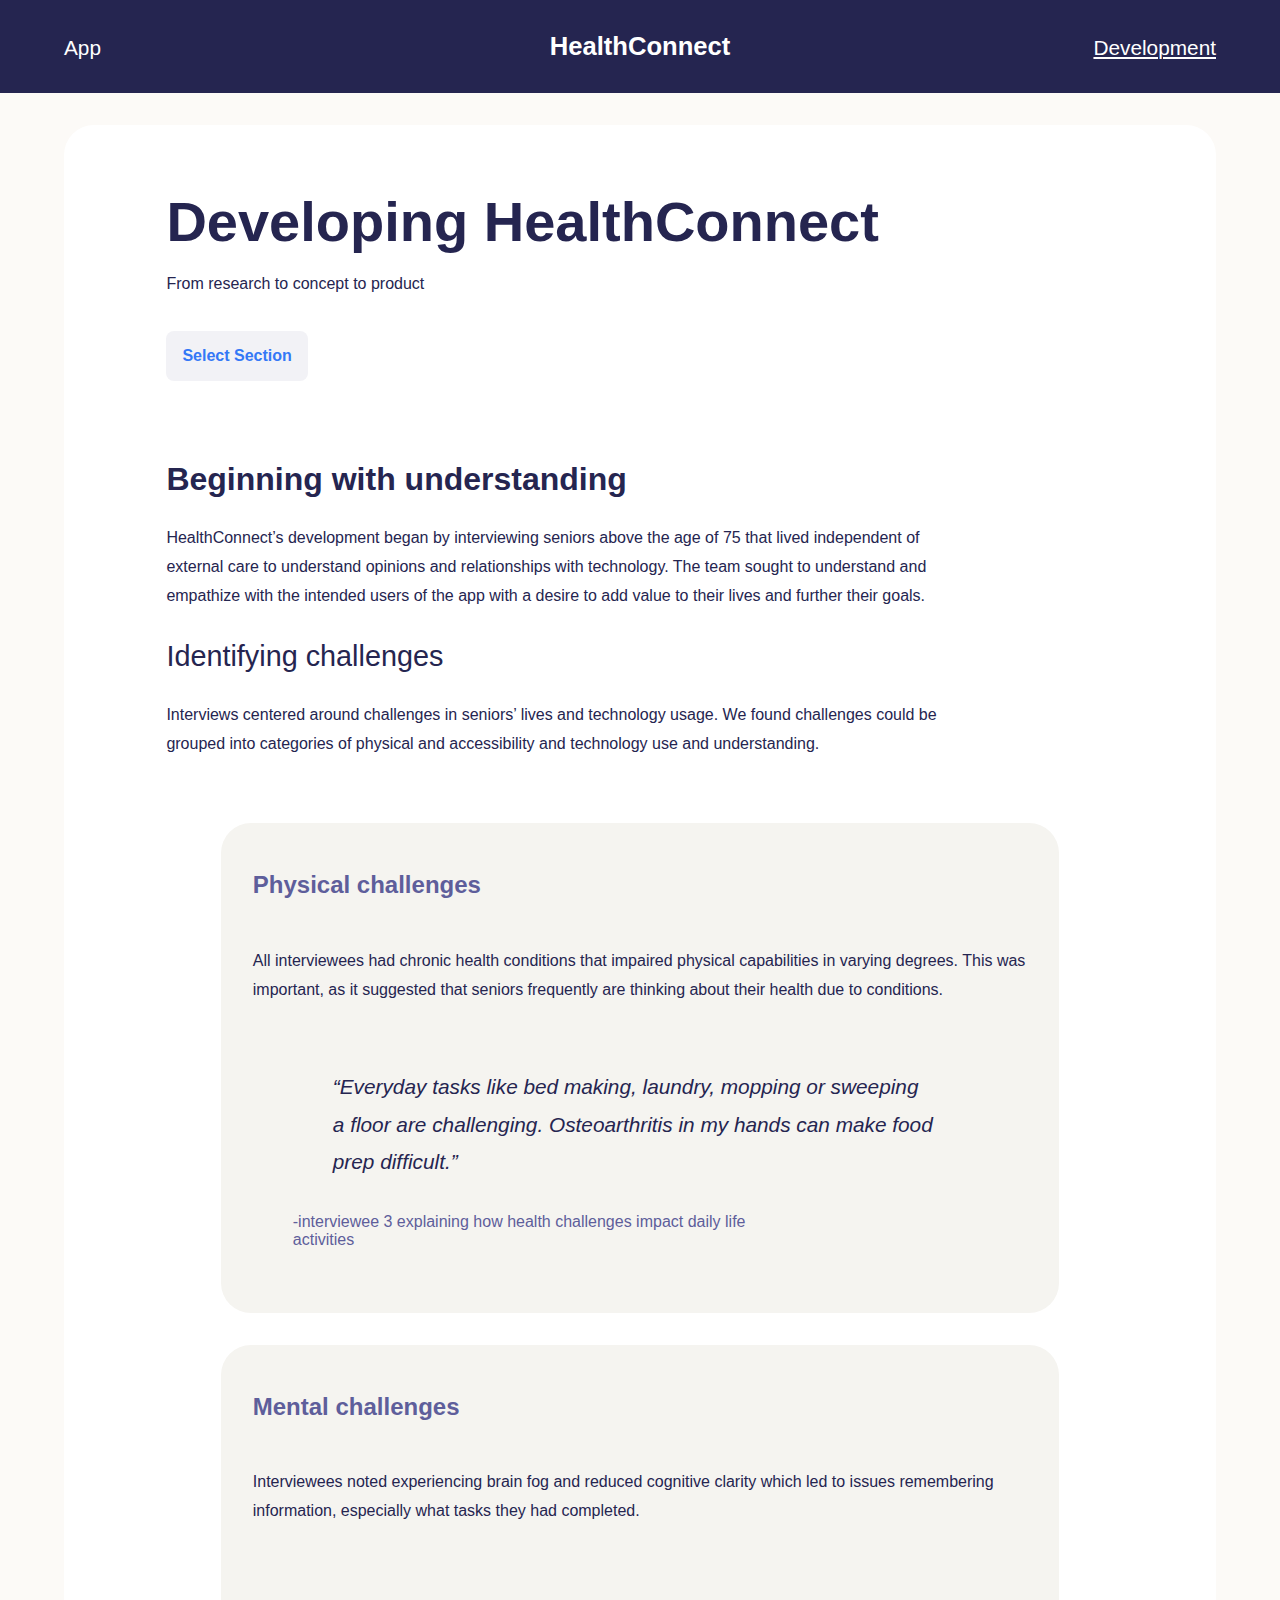
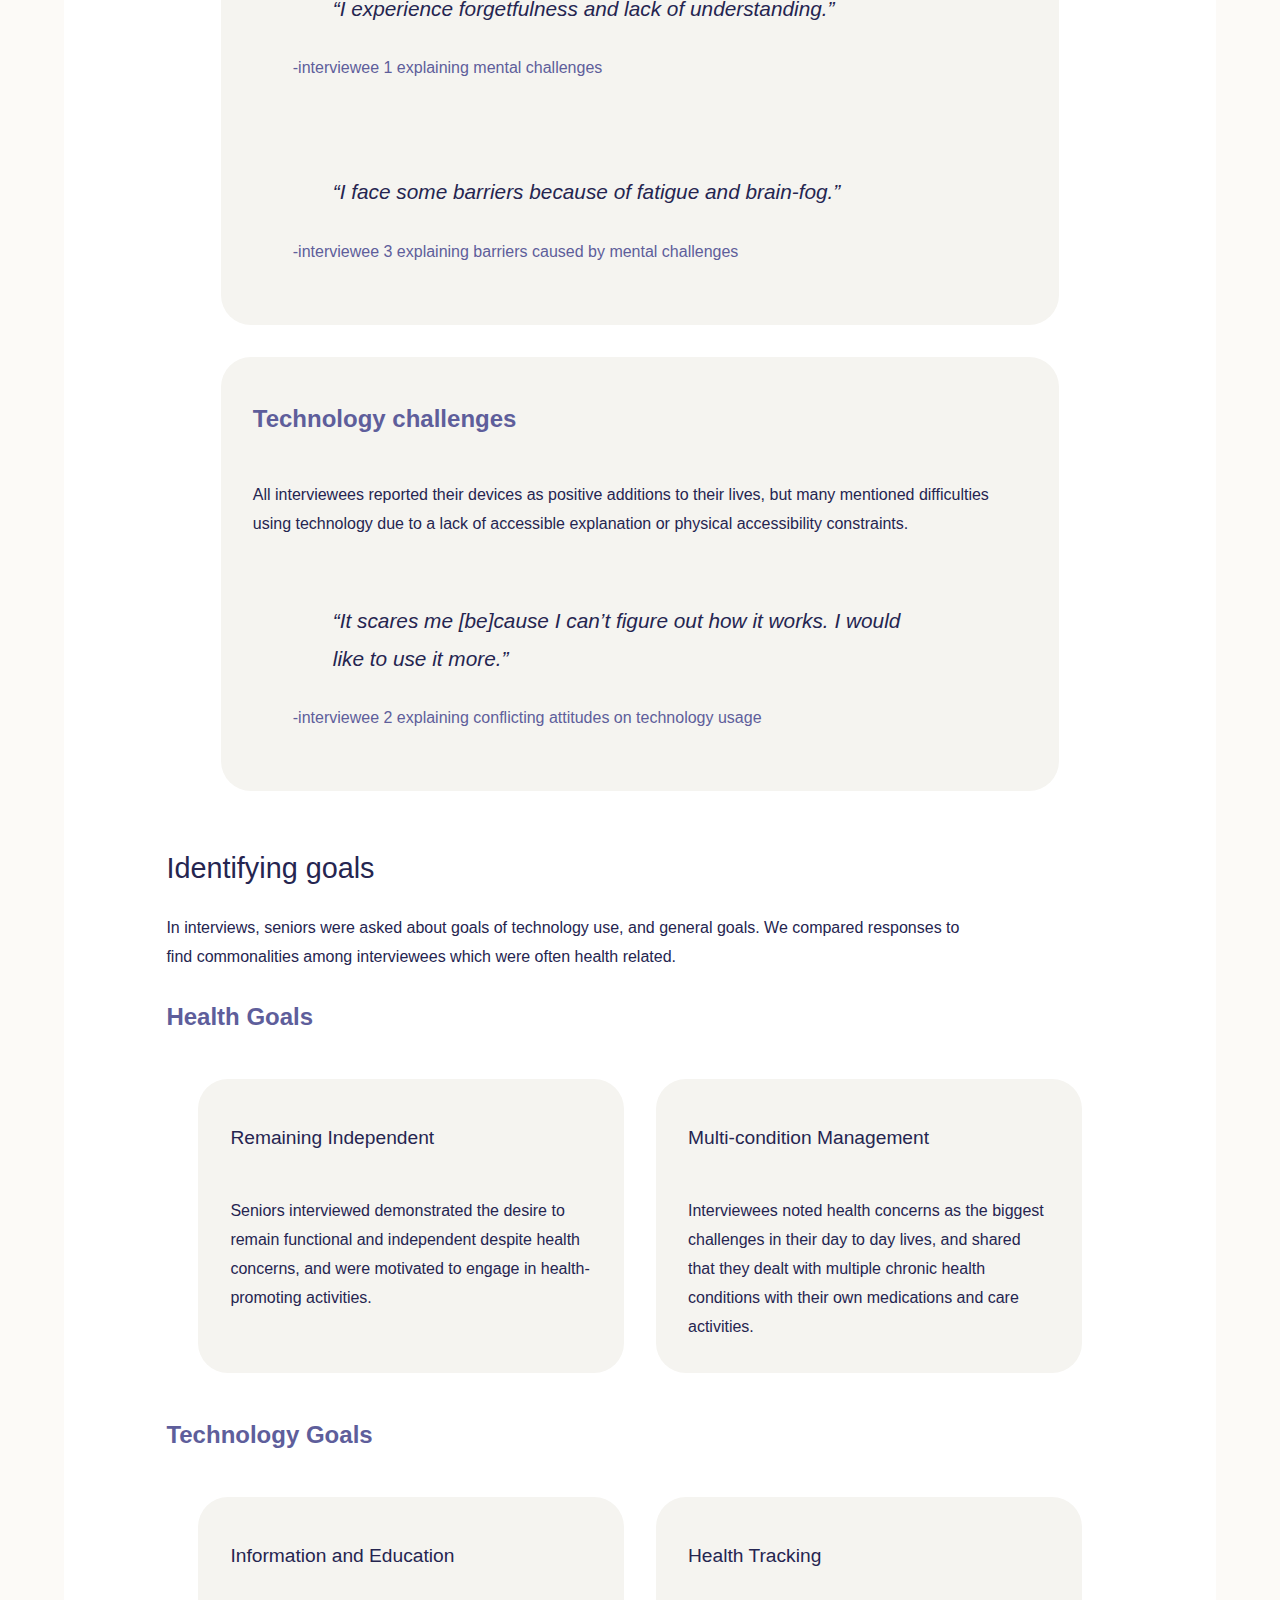
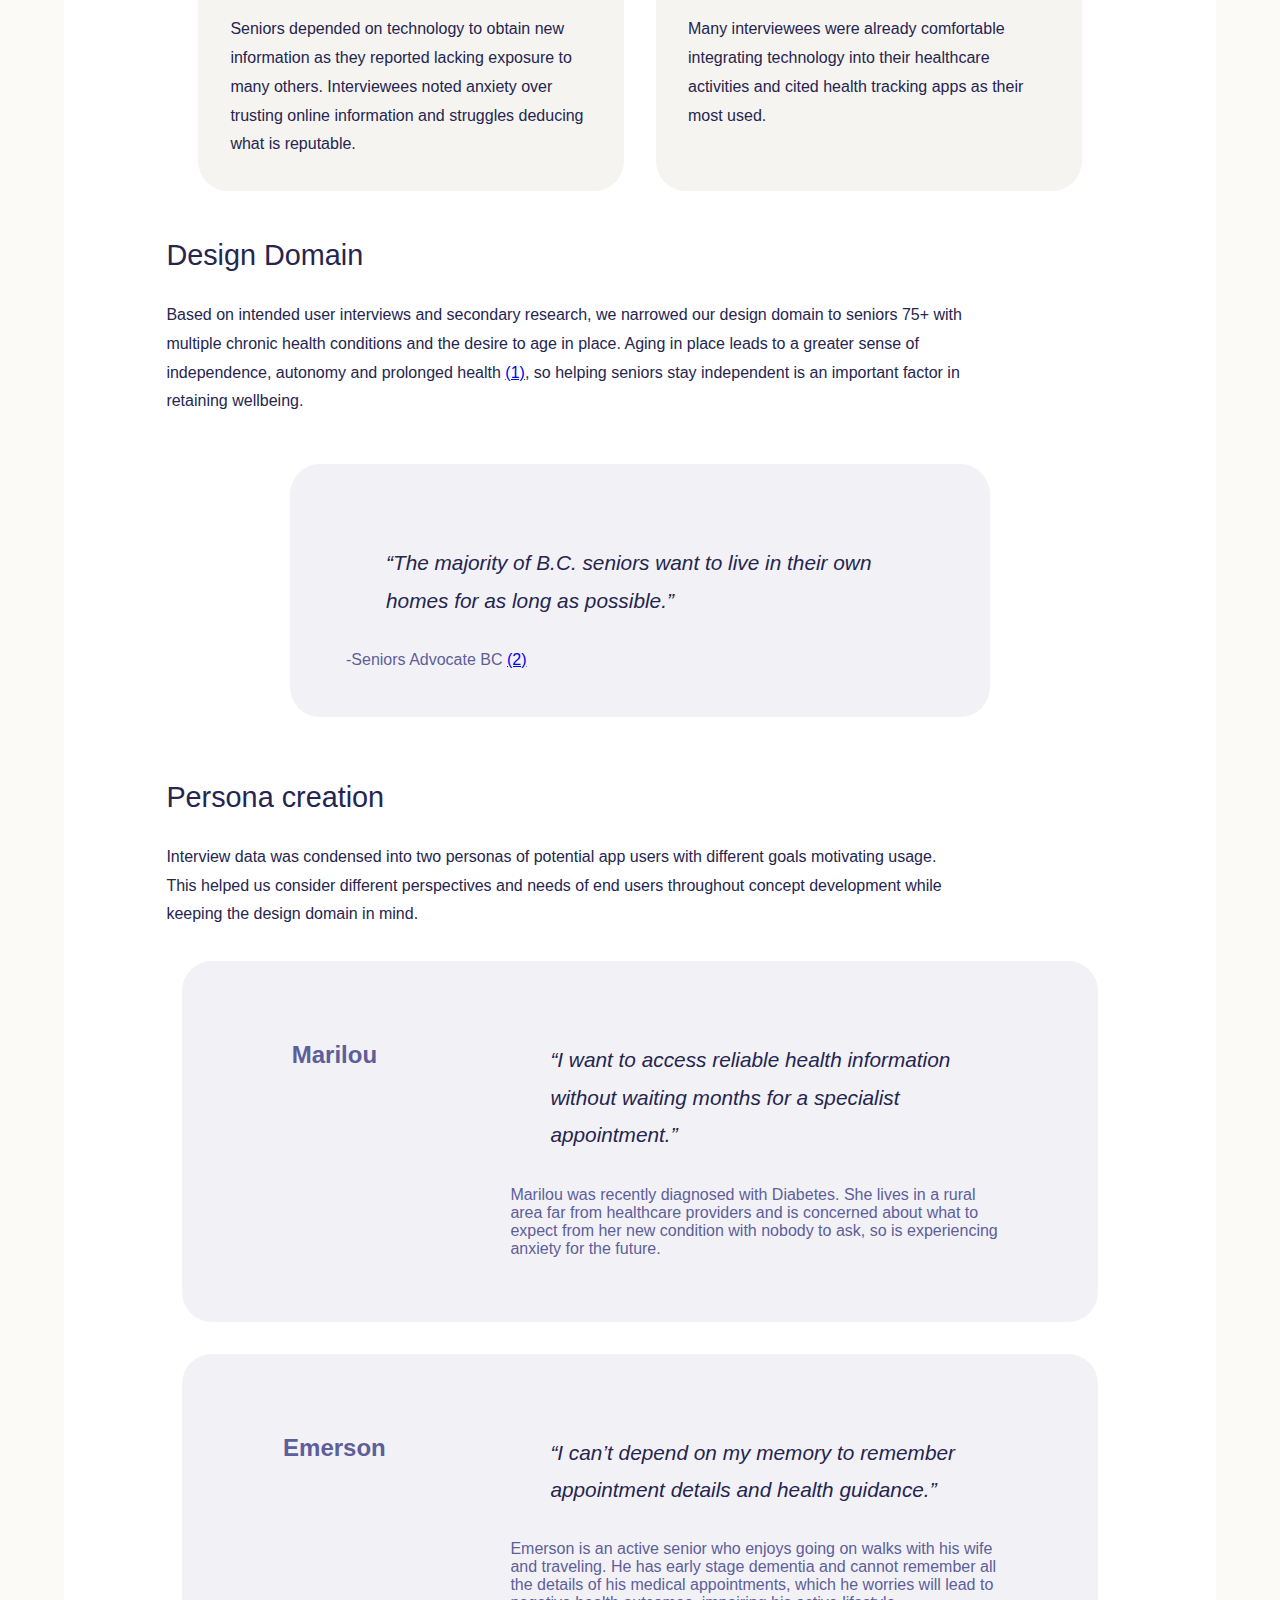
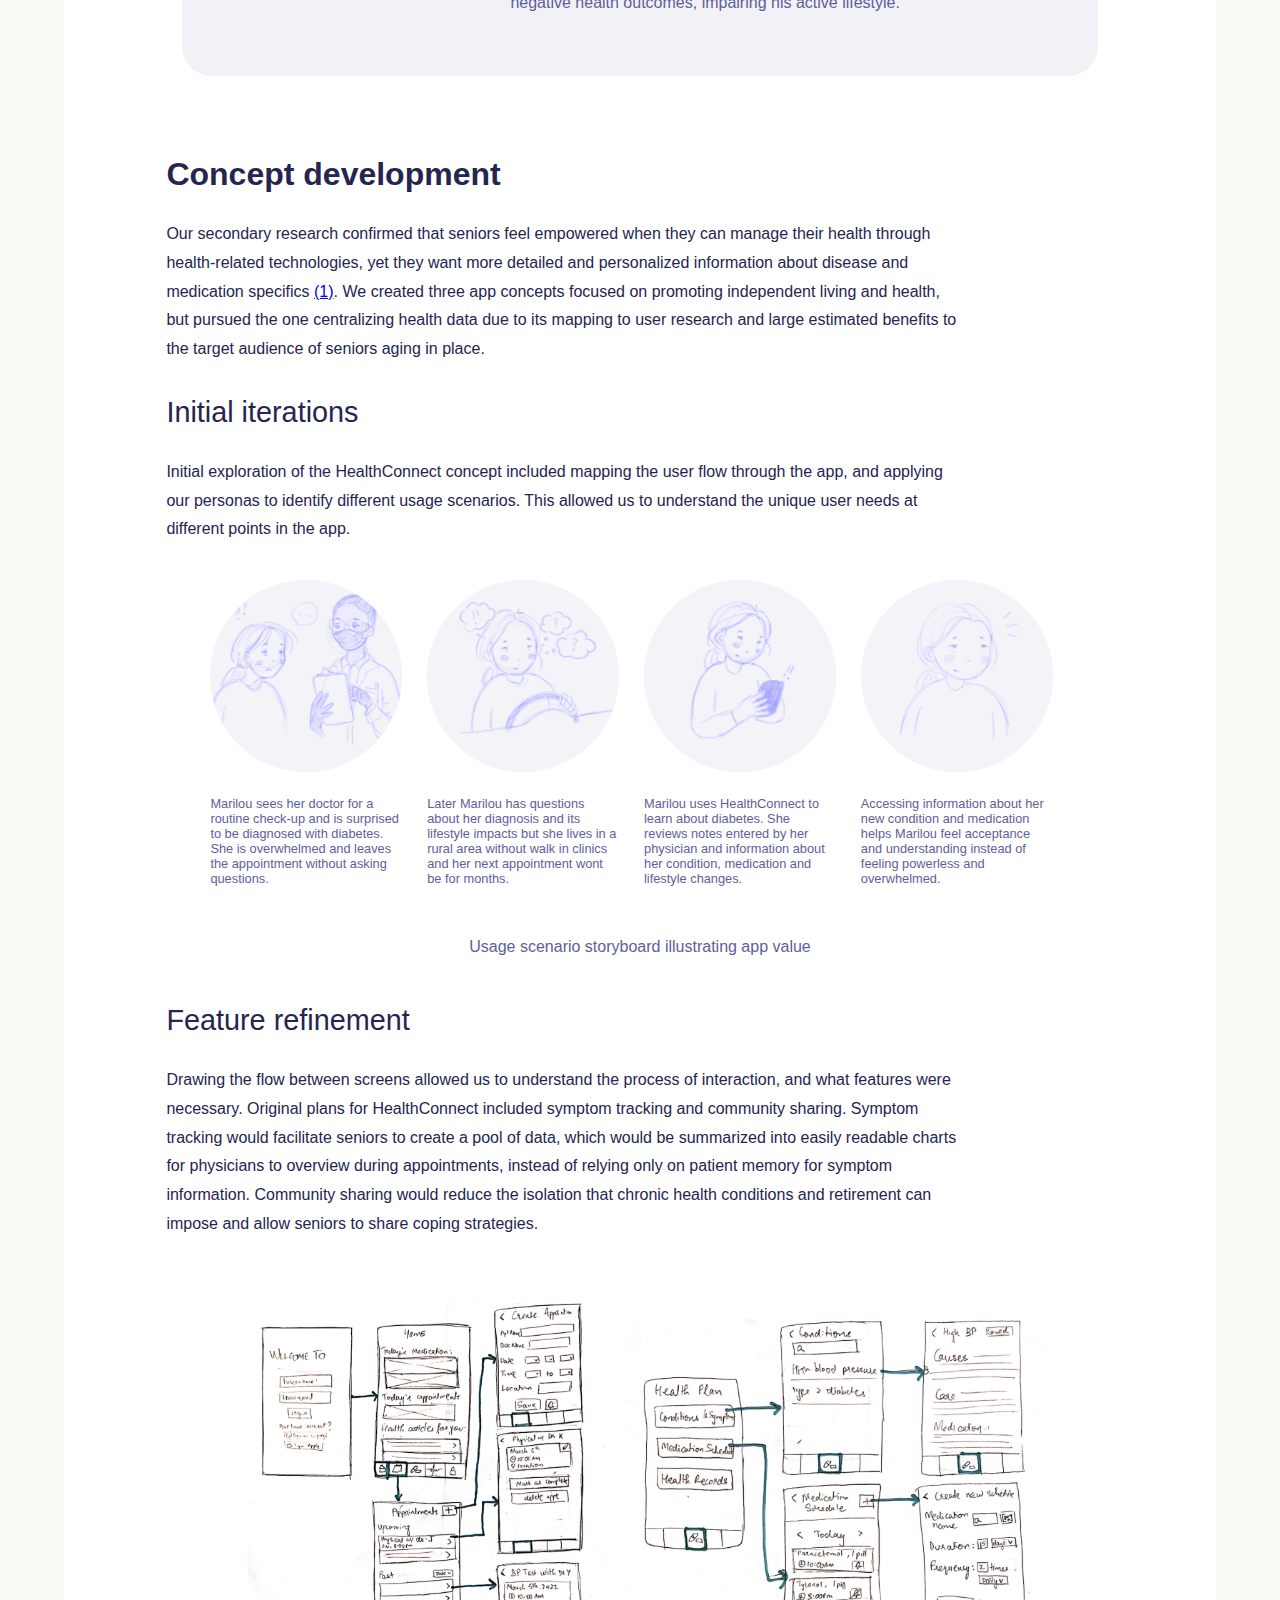
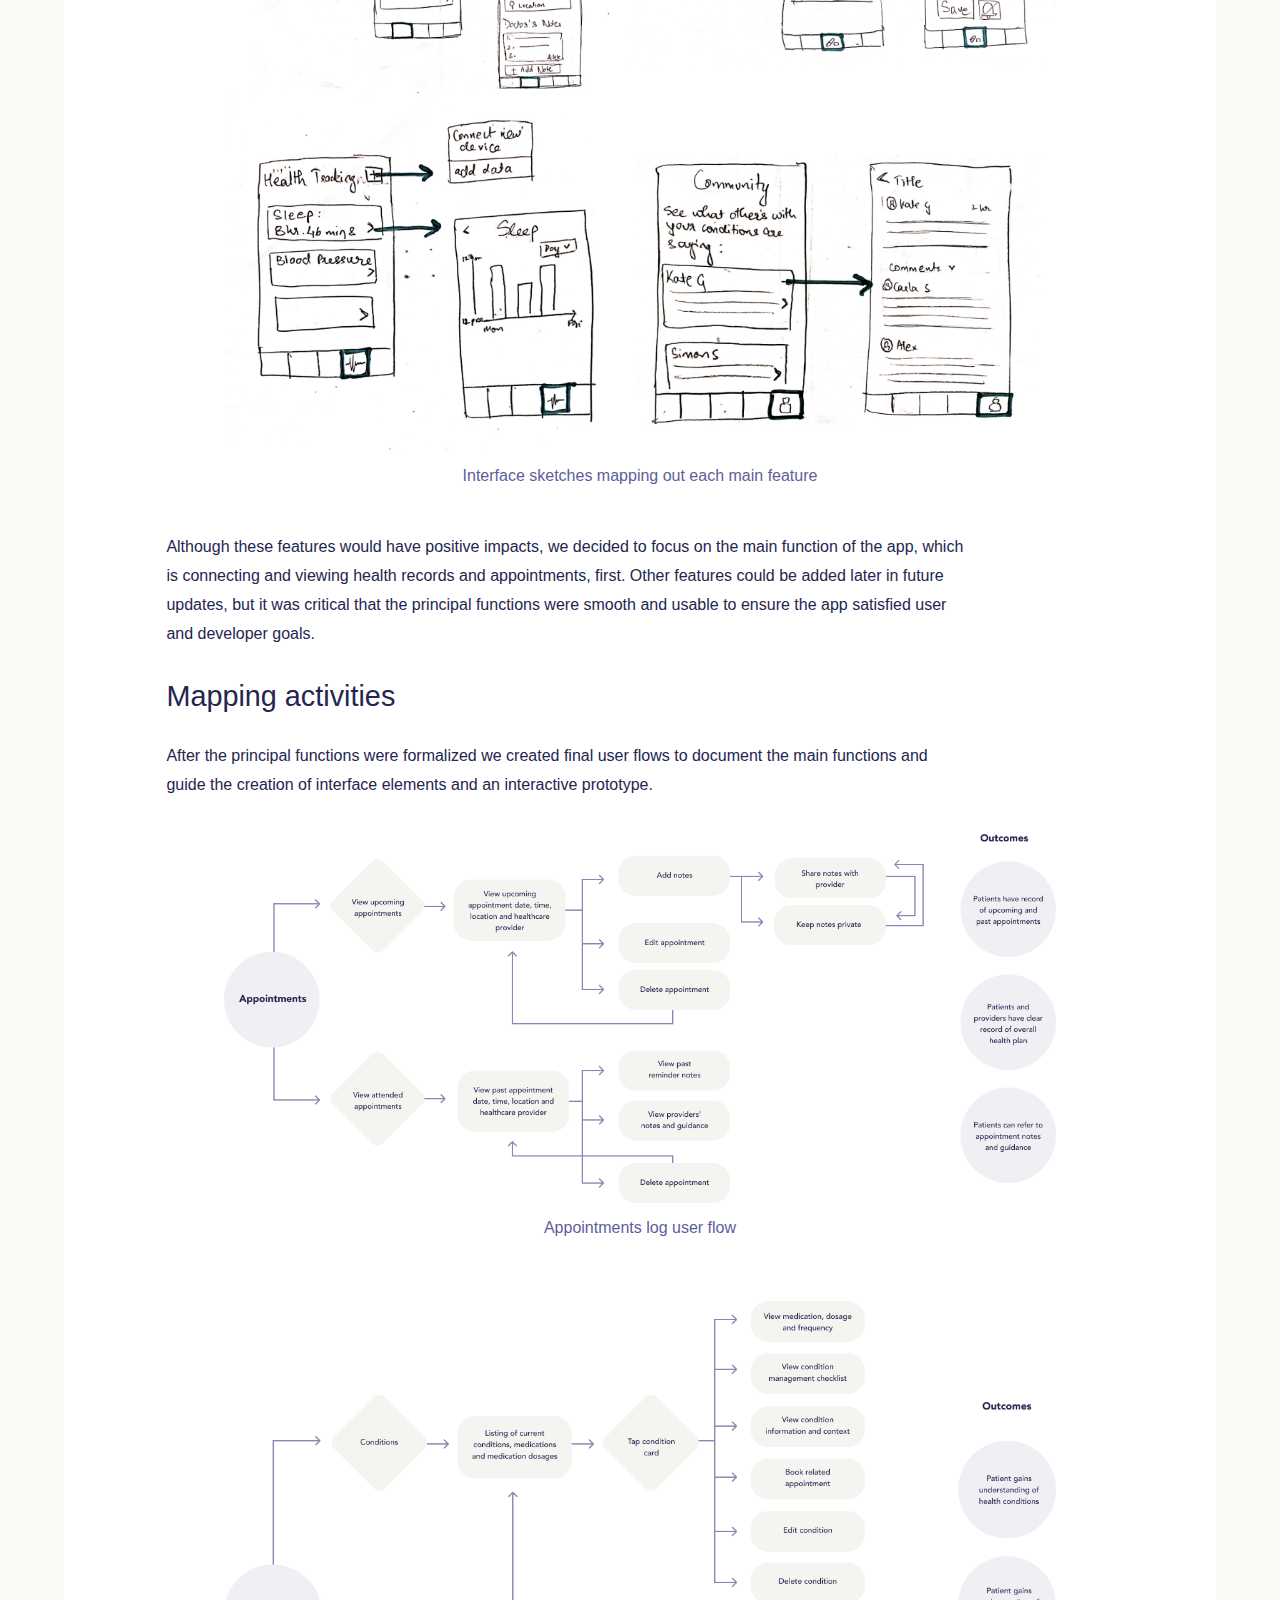
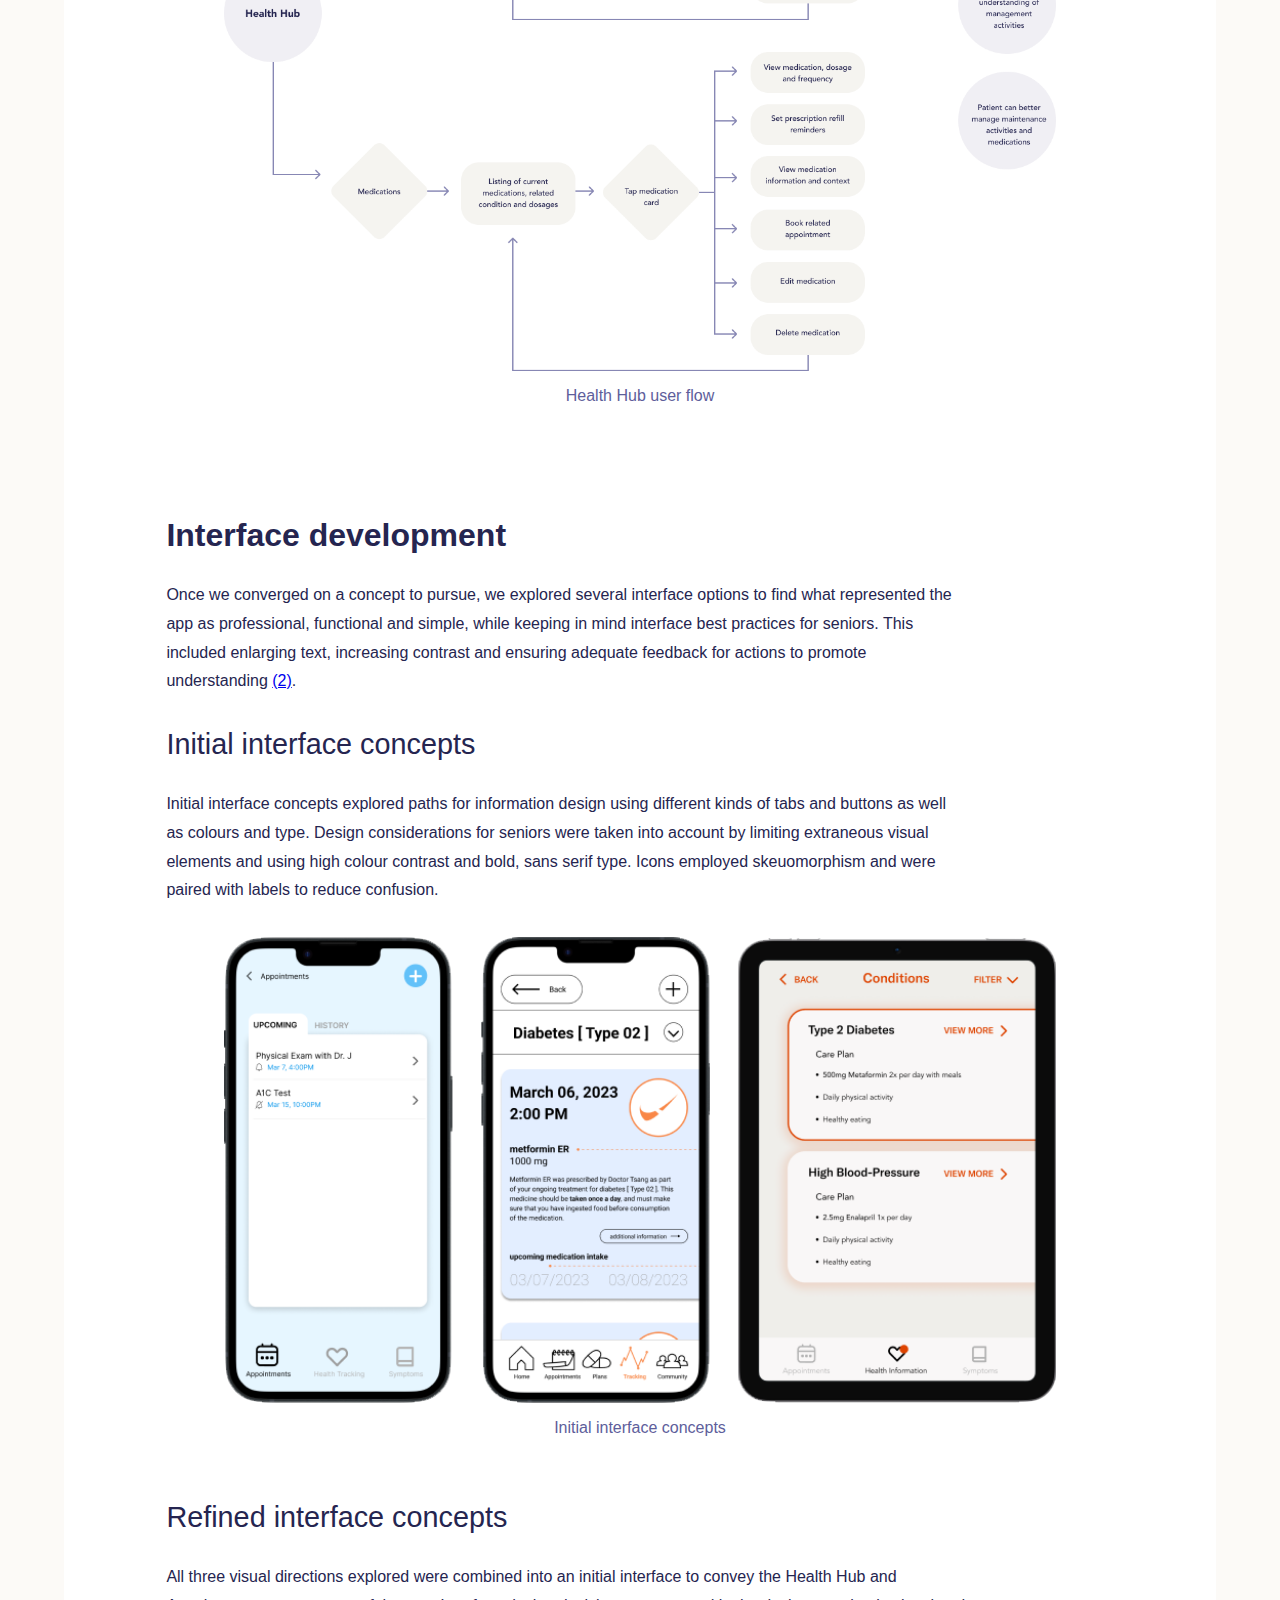
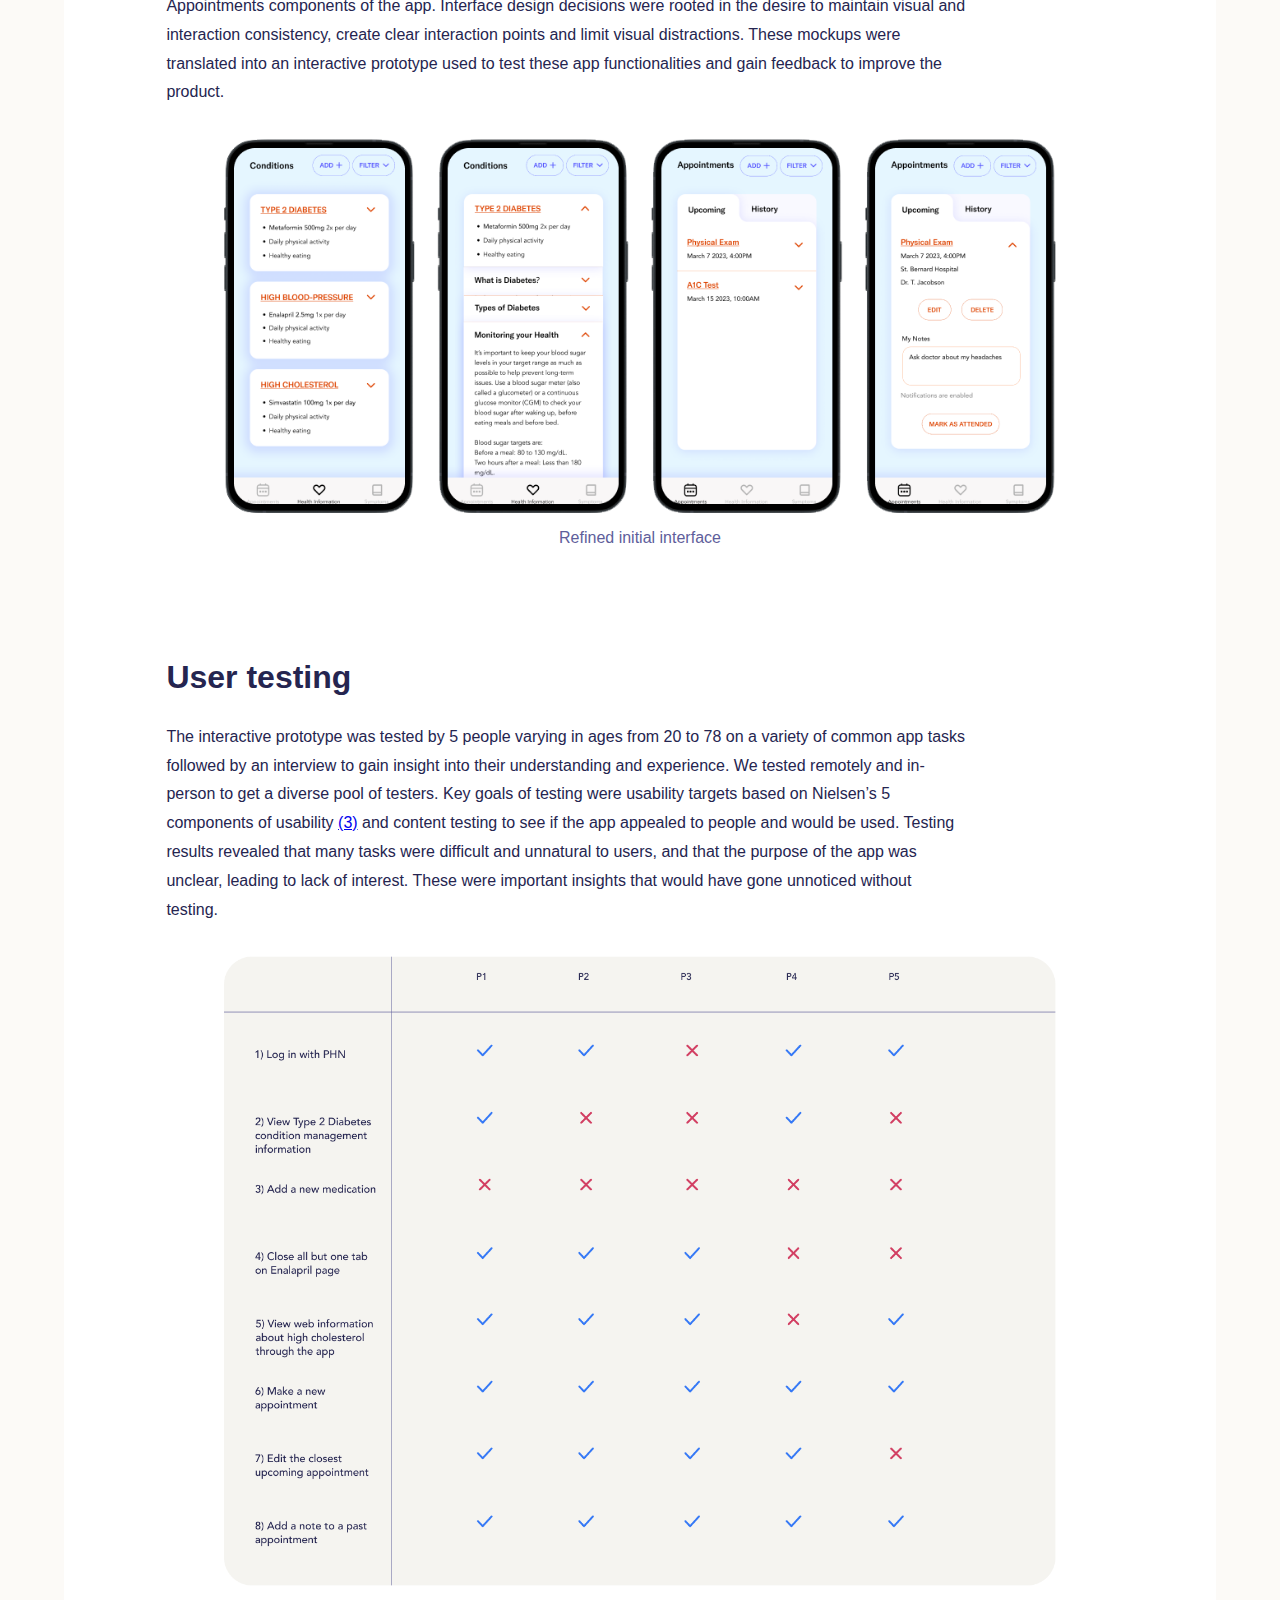
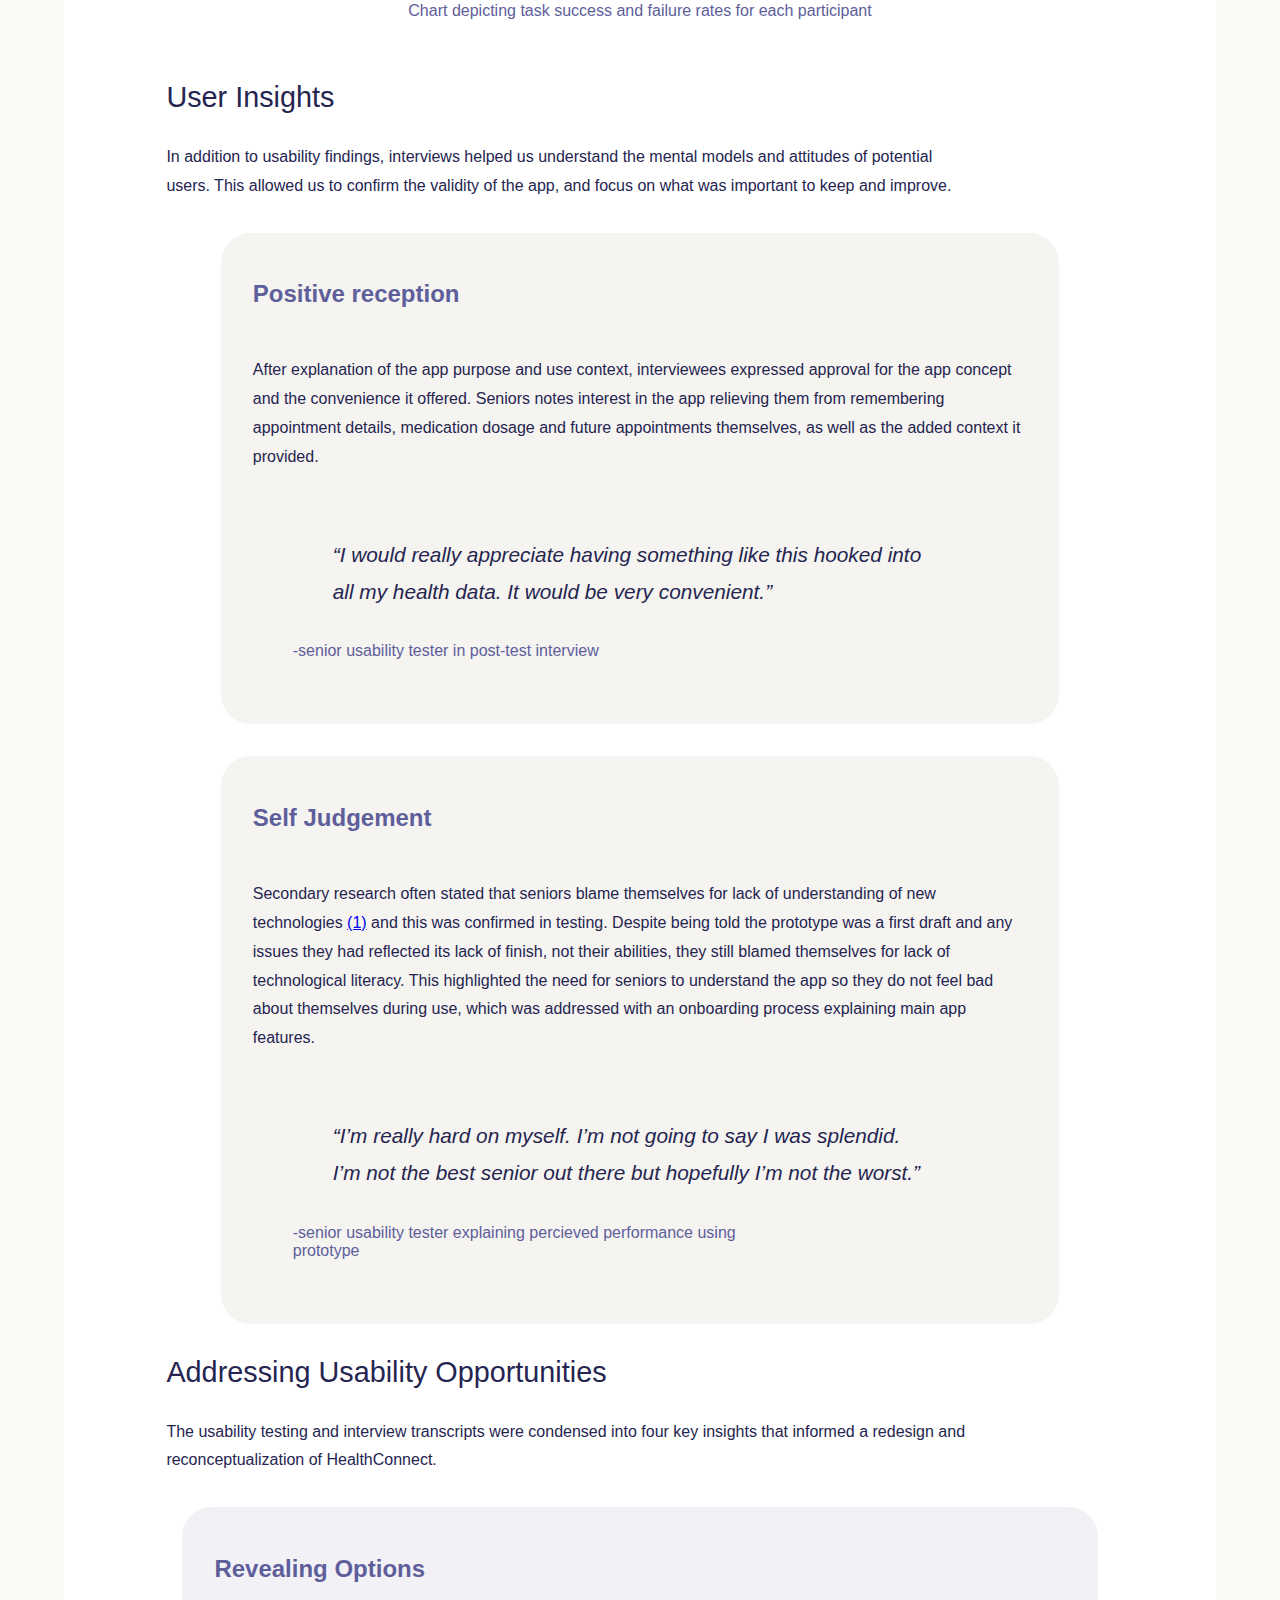
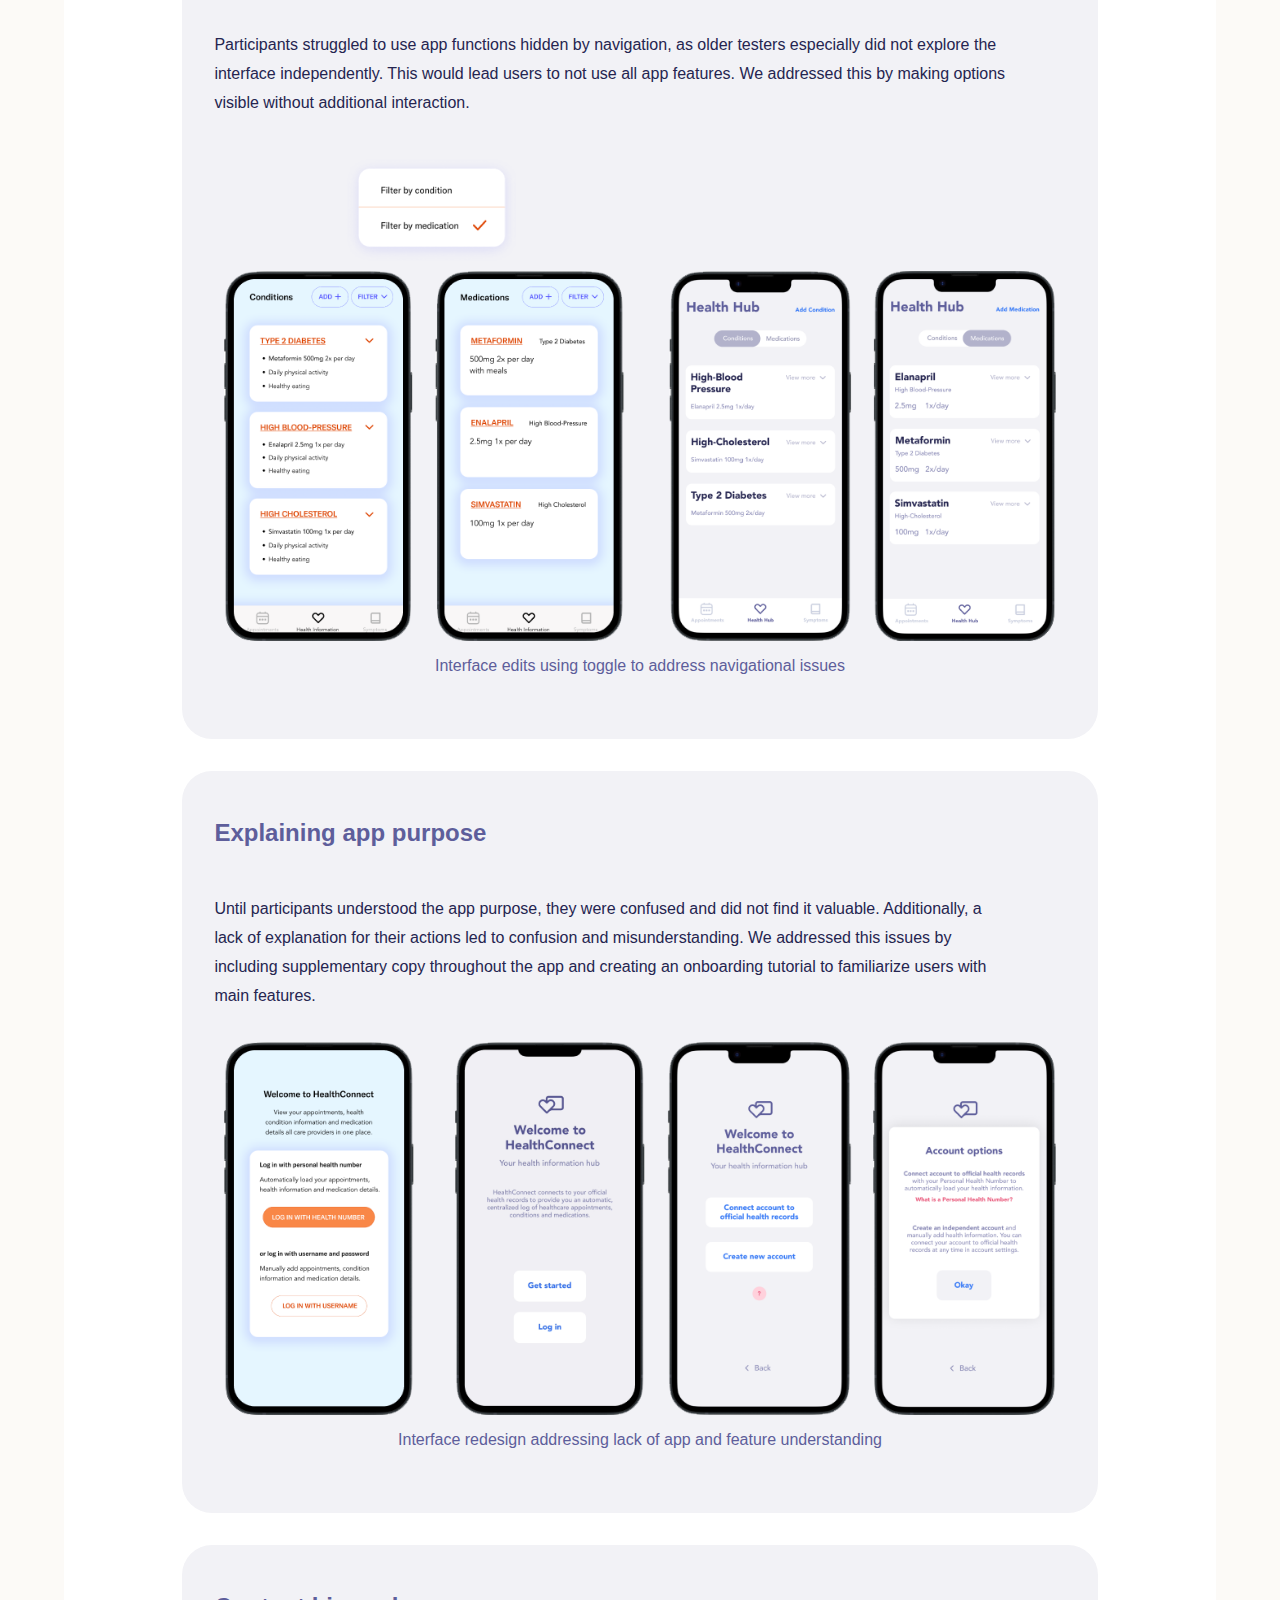
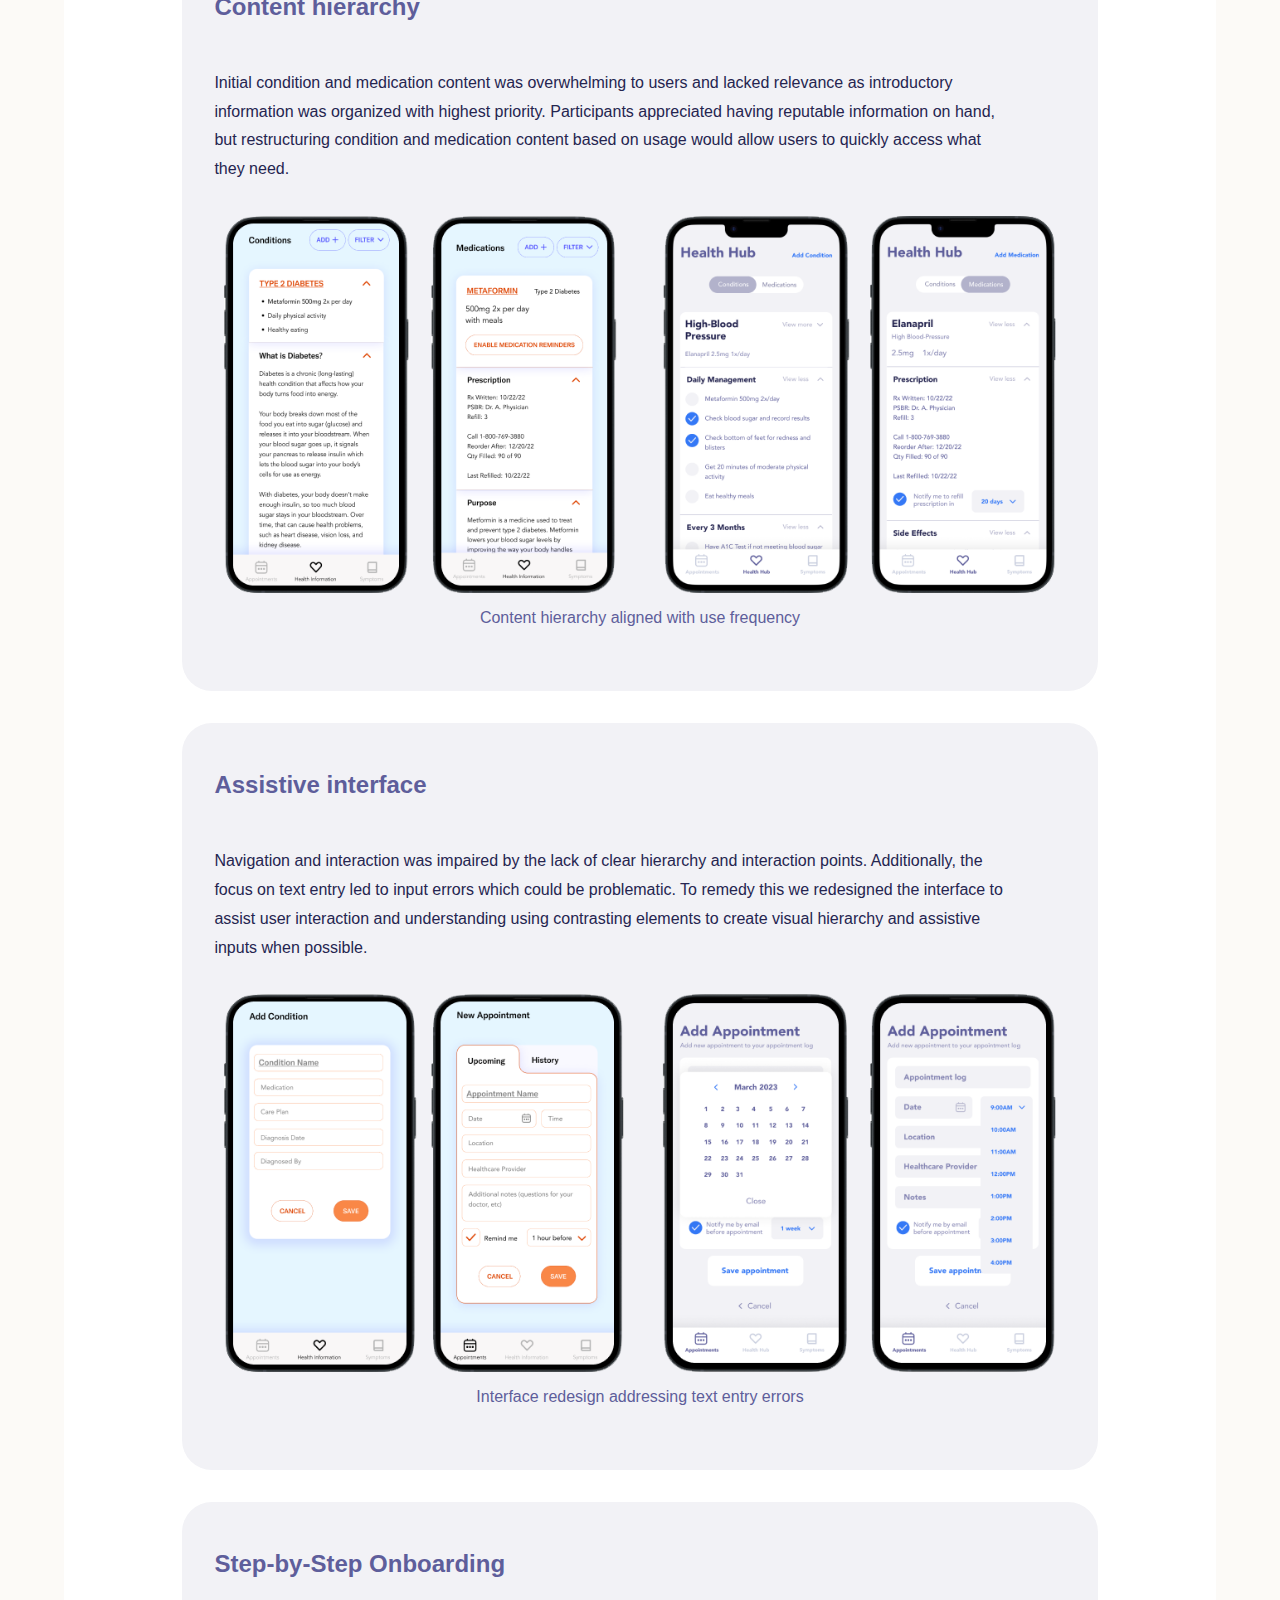
==== commit 16671679: "adding design domain" ====
--- a/html/development.html
+++ b/html/development.html
@@ -49,10 +49,9 @@
         <section id="user-research" class="section-wrapper bottom-margin"> <!-- Research -->
             <h2>Beginning with understanding</h2>
             <p>HealthConnect’s development began by interviewing seniors above the age of 75 that lived independent
-                of
-                external care to understand opinions and relationships with technology. The team sought to
-                understand
-                and empathize with the intended users of the app with a desire to help.
+                of external care to understand opinions and relationships with technology. The team sought to
+                understand and empathize with the intended users of the app with a desire to add value to their lives
+                and further their goals.
             </p>
 
             <section> <!-- Challenges -->
@@ -83,7 +82,7 @@
                                             are
                                             challenging. Osteoarthritis in my hands can make food prep difficult.”</p>
                                     </blockquote>
-                                    <figcaption class="quote-caption"> -interviewee 1 explaining how health challenges
+                                    <figcaption class="quote-caption"> -interviewee 3 explaining how health challenges
                                         impact
                                         daily life activities
                                     </figcaption>
@@ -197,6 +196,34 @@
 
             </section>
 
+            <section class="bottom-margin-small">
+                <div class="bottom-margin-small">
+                    <h3>Design Domain</h3>
+                    <p>Based on intended user interviews and secondary research, we narrowed our design domain to
+                        seniors 75+ with multiple chronic health conditions and the desire to age in place. Aging in
+                        place leads to a greater sense of independence, autonomy and prolonged health <a
+                            href="https://pubmed.ncbi.nlm.nih.gov/30974780/">(1)</a>, so helping seniors stay
+                        independent is an important factor in retaining wellbeing.
+                    </p>
+                </div>
+
+                <div class="feature-wrapper bottom-margin-small">
+                    <div class="feature-item tint-blue-bg quote-box-width">
+                        <figure>
+                            <blockquote
+                                cite="https://www.seniorsadvocatebc.ca/app/uploads/sites/4/2019/06/Report-Home-Support-Review_web.pdf">
+                                <p class="quote">“The majority of B.C. seniors want to live in their own homes for as
+                                    long as possible.”
+                                </p>
+                            </blockquote>
+                            <figcaption class="quote-caption"> -Seniors Advocate BC <a
+                                    href="https://www.seniorsadvocatebc.ca/app/uploads/sites/4/2019/06/Report-Home-Support-Review_web.pdf">(2)</a>
+                            </figcaption>
+                        </figure>
+                    </div>
+                </div>
+
+            </section>
 
 
             <section>
@@ -205,7 +232,7 @@
                     <p>Interview data was condensed into two personas of potential app users
                         with different goals motivating
                         usage. This helped us consider different perspectives and needs of end users throughout concept
-                        development.</p>
+                        development while keeping the design domain in mind.</p>
                 </div>
 
 
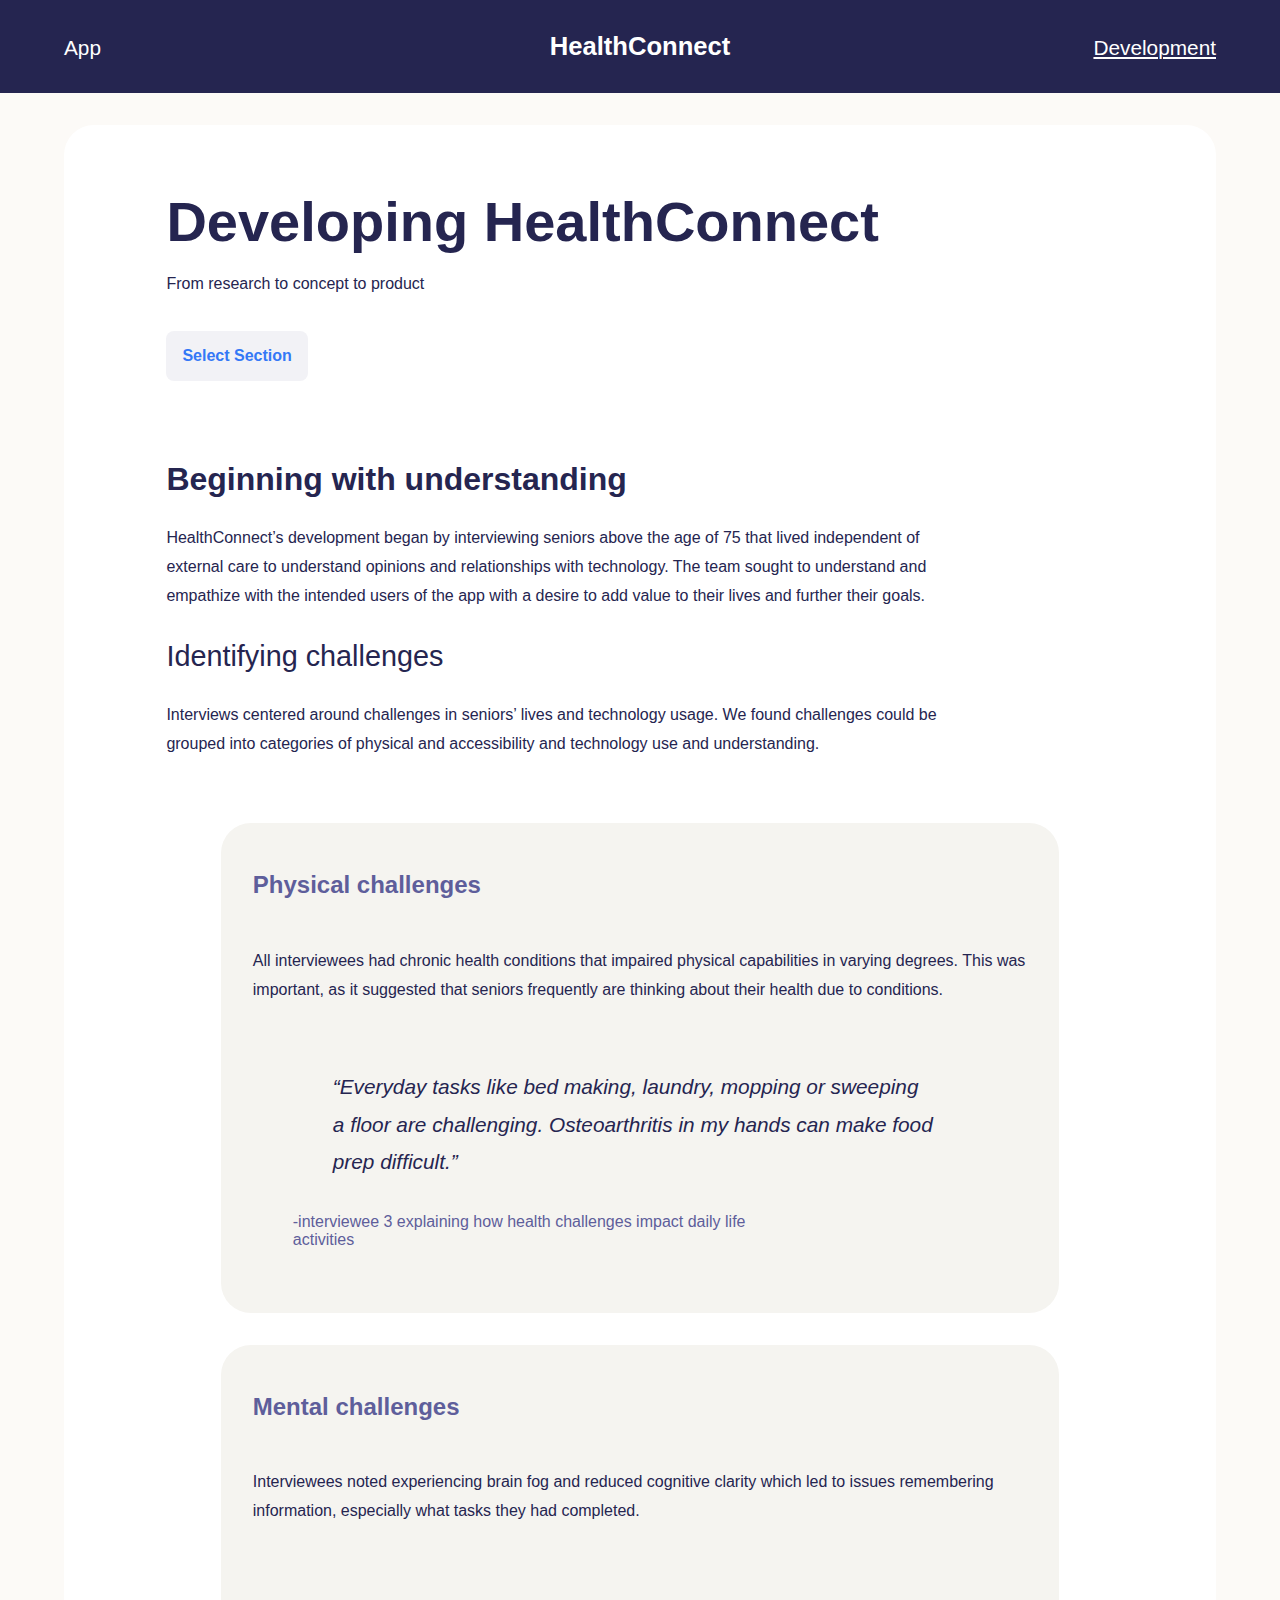
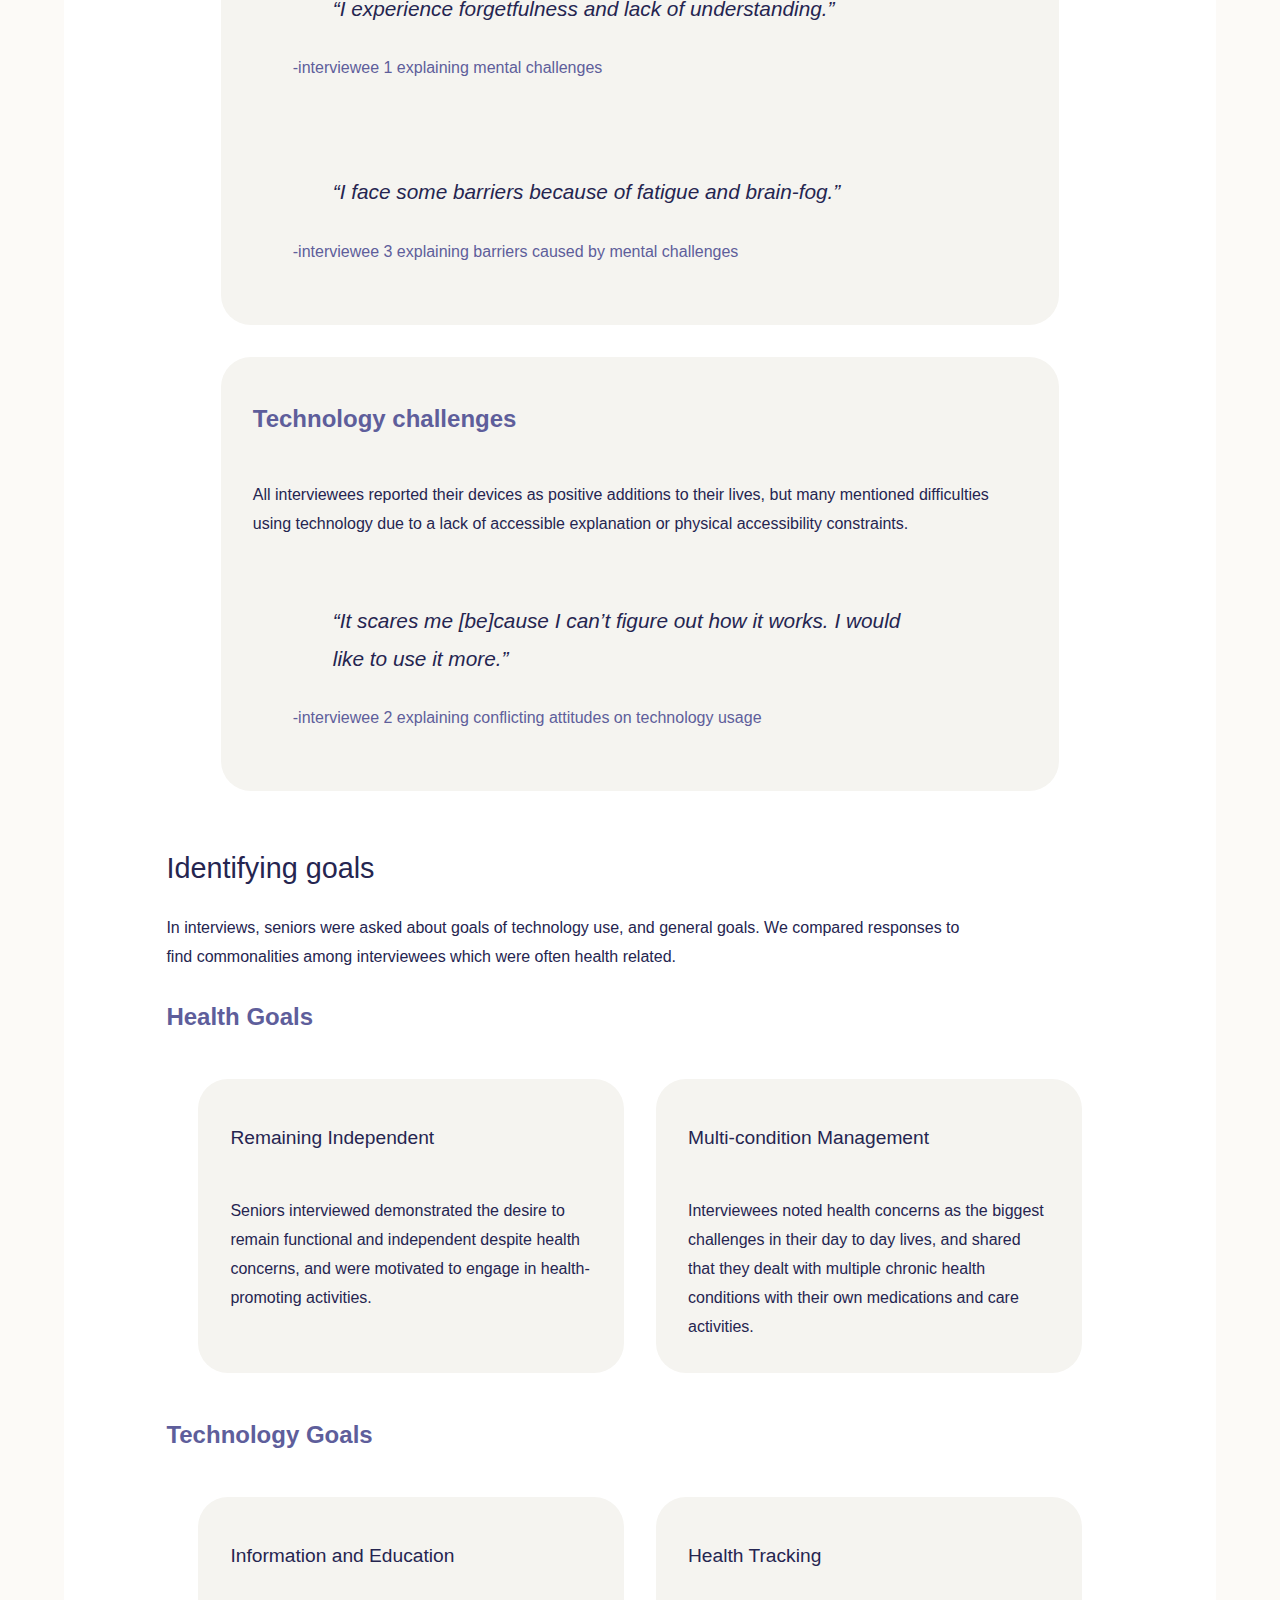
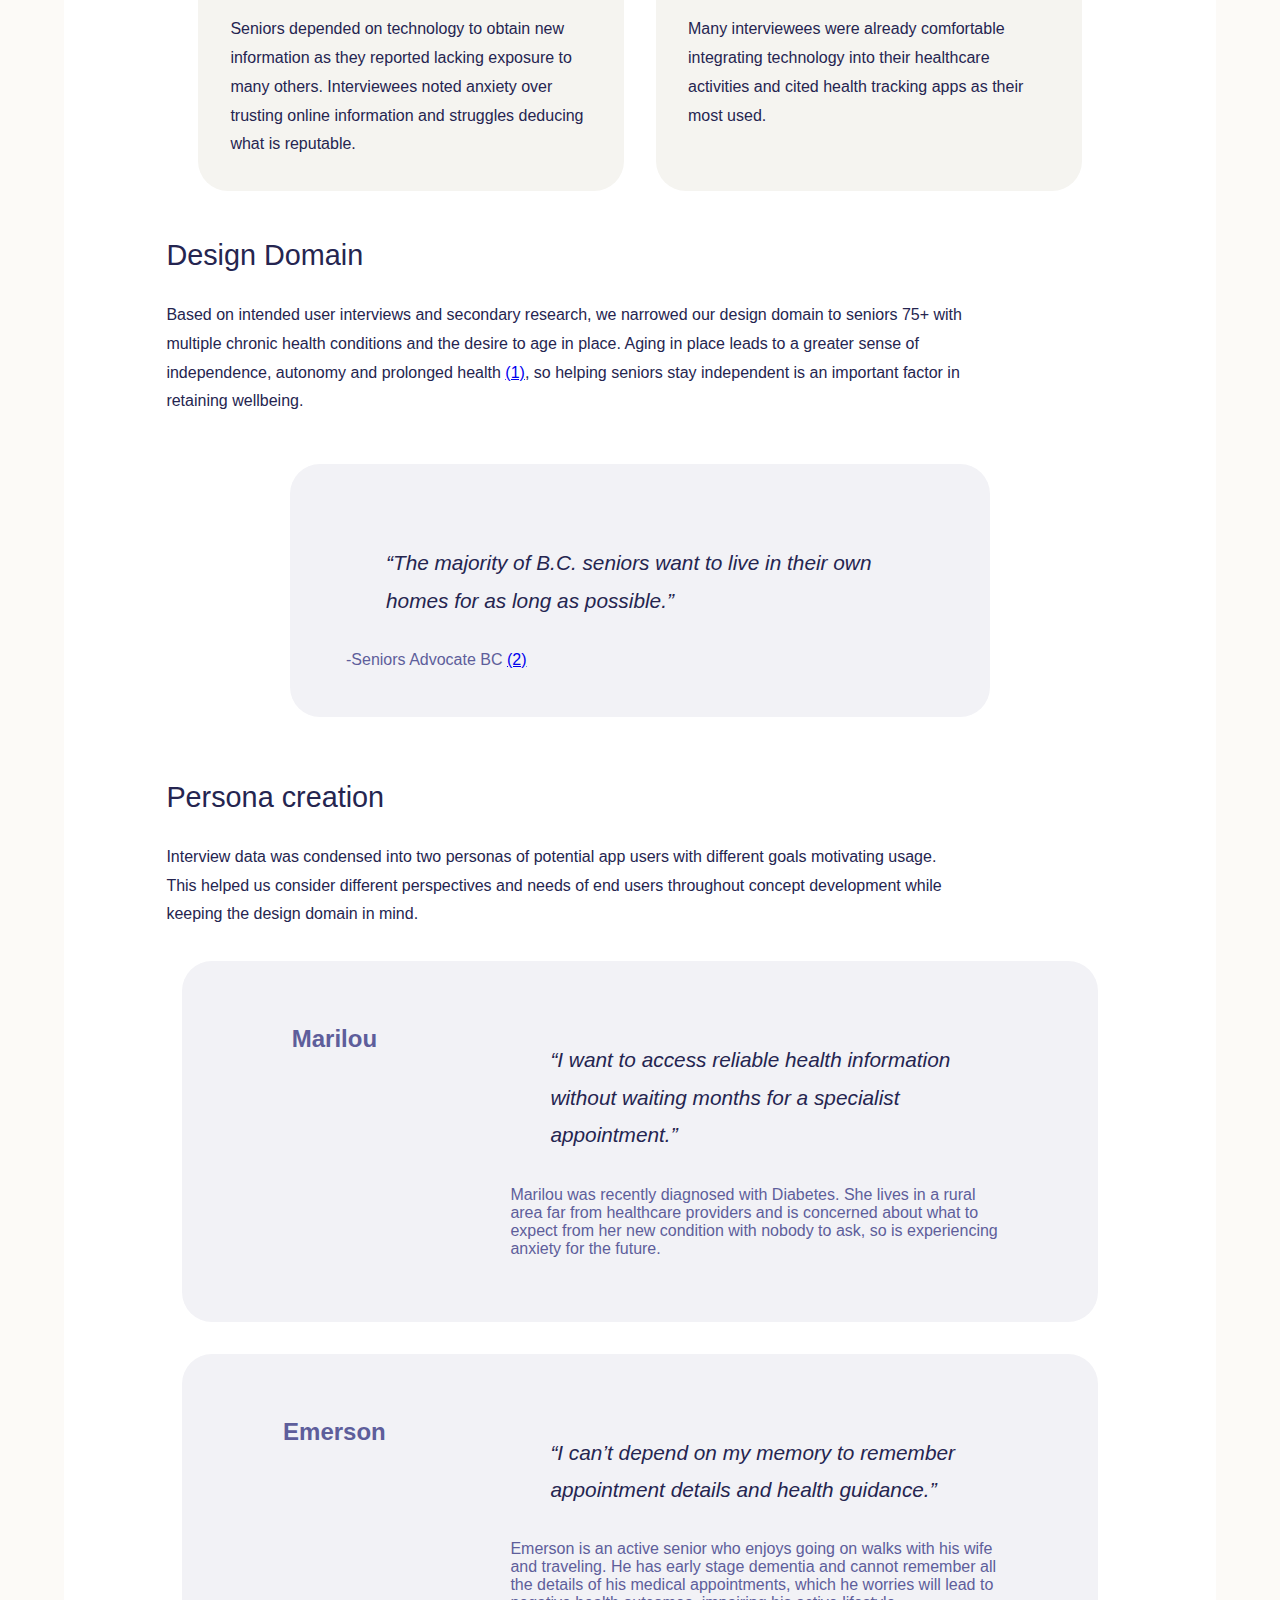
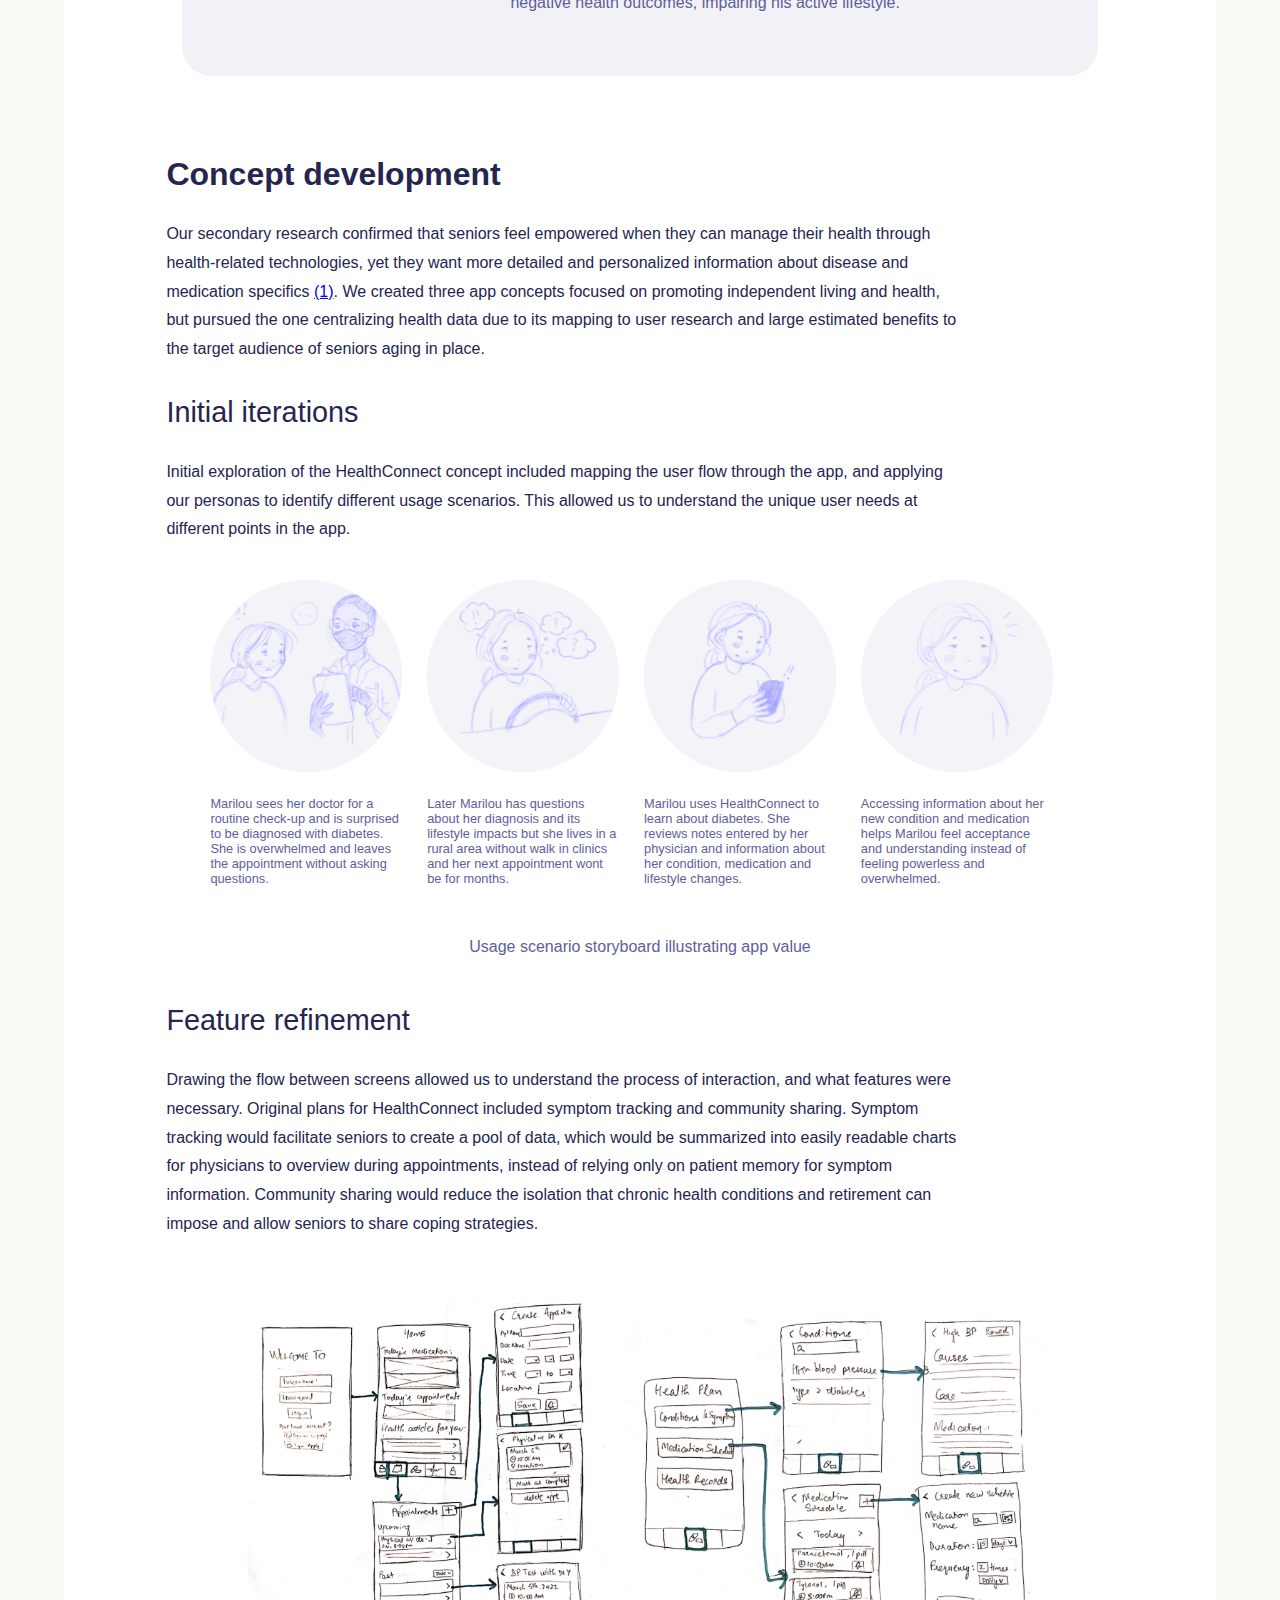
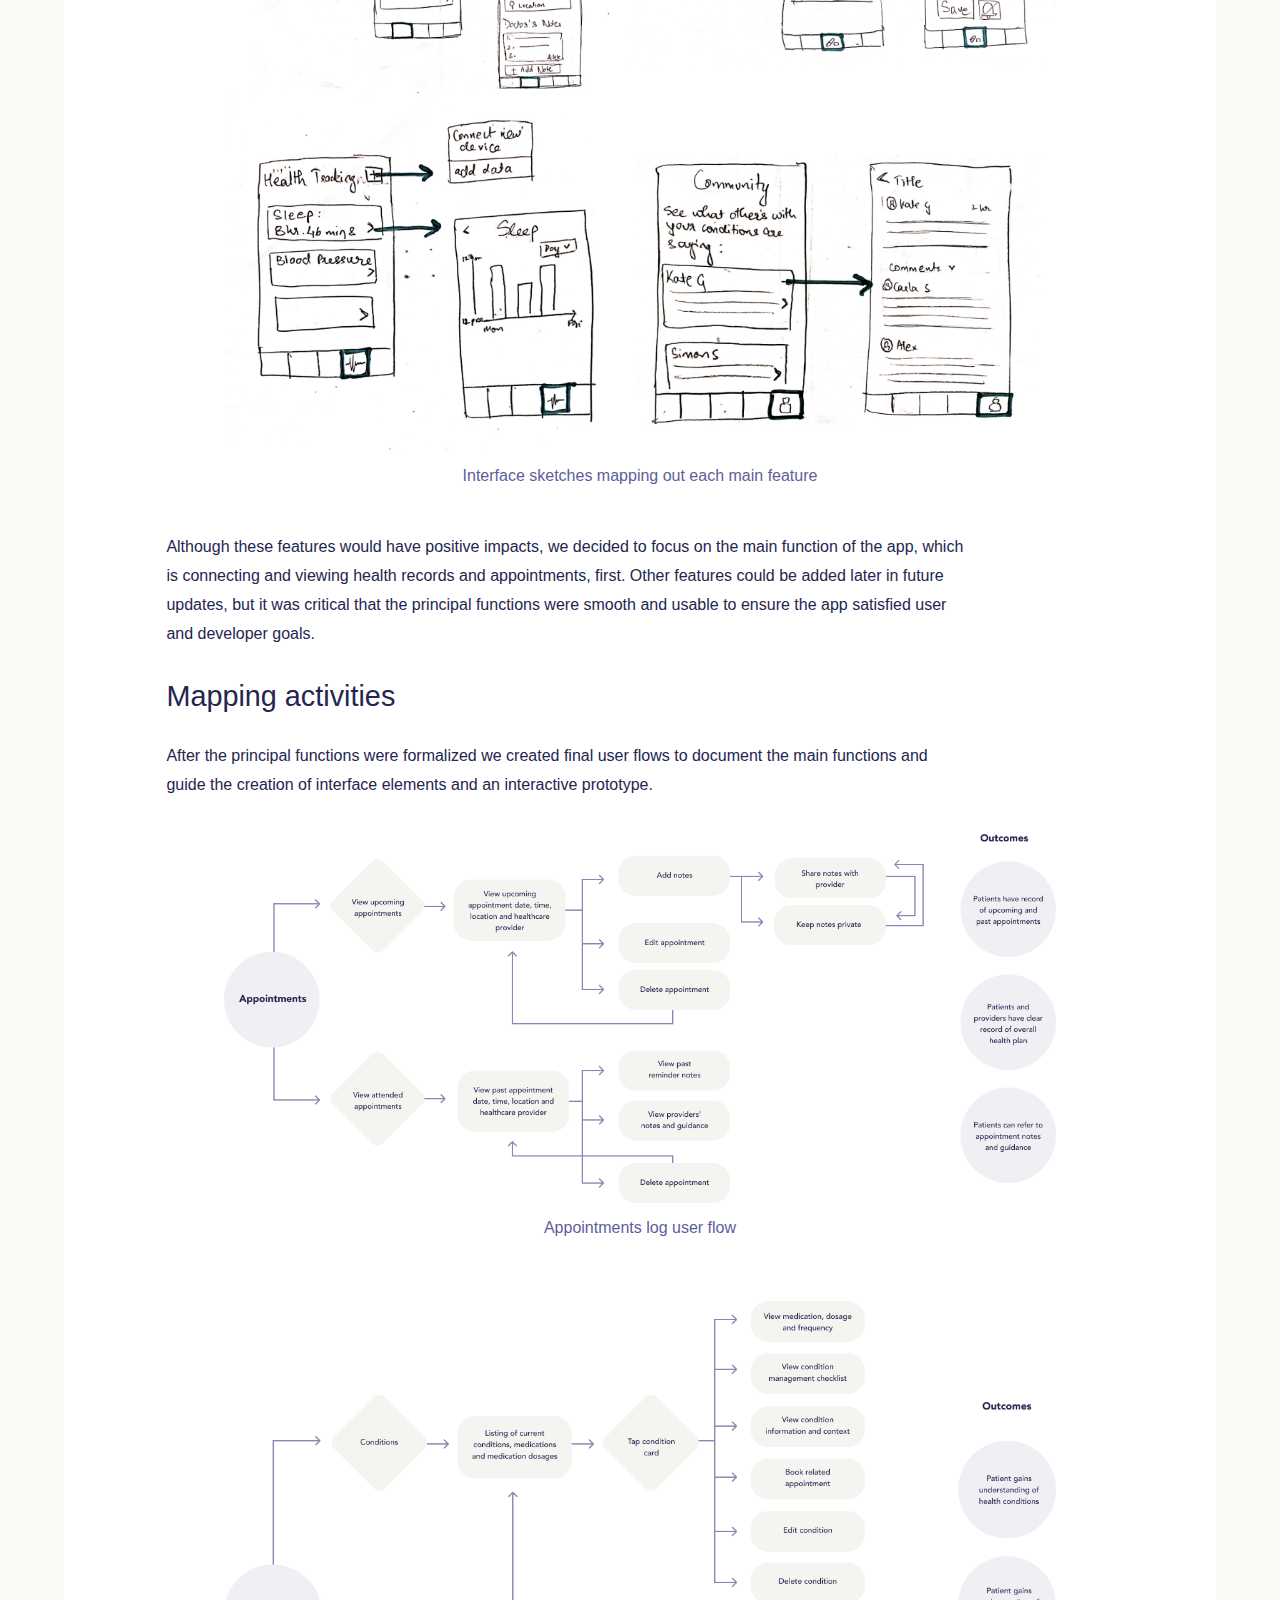
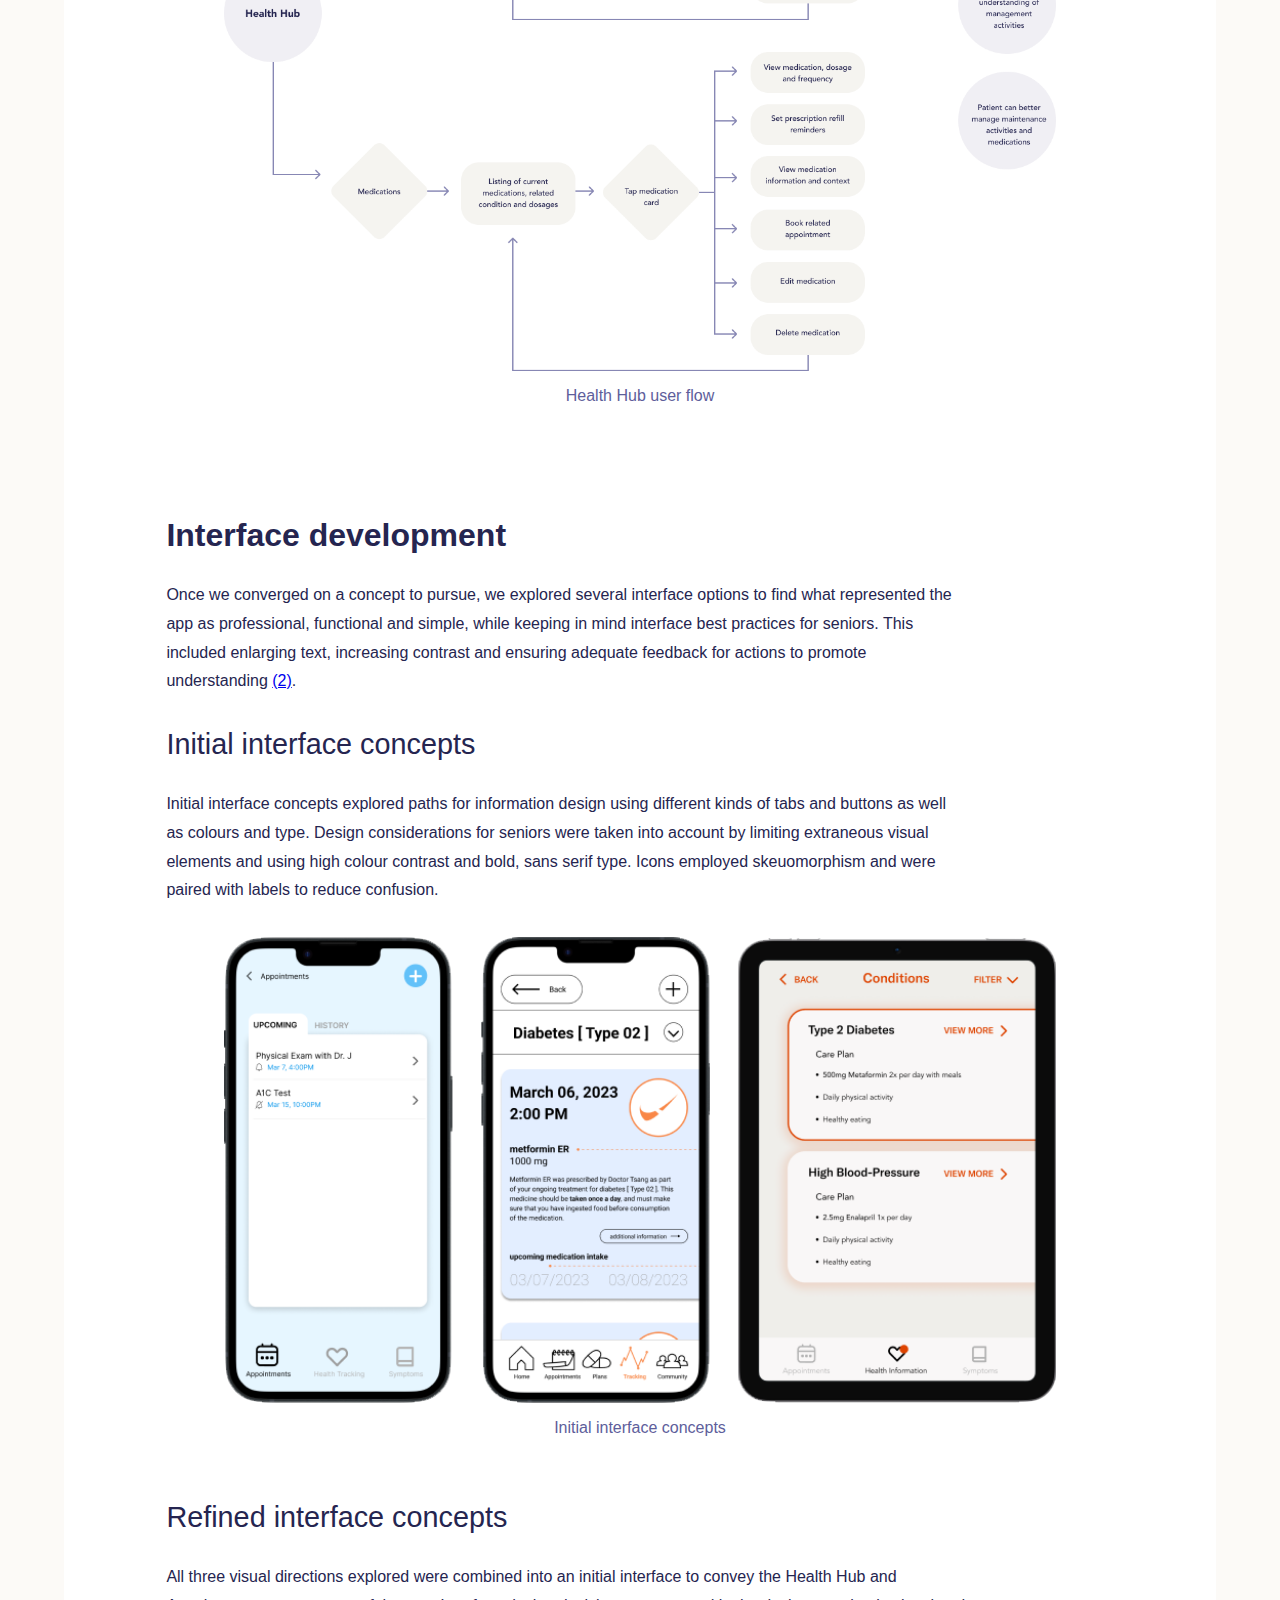
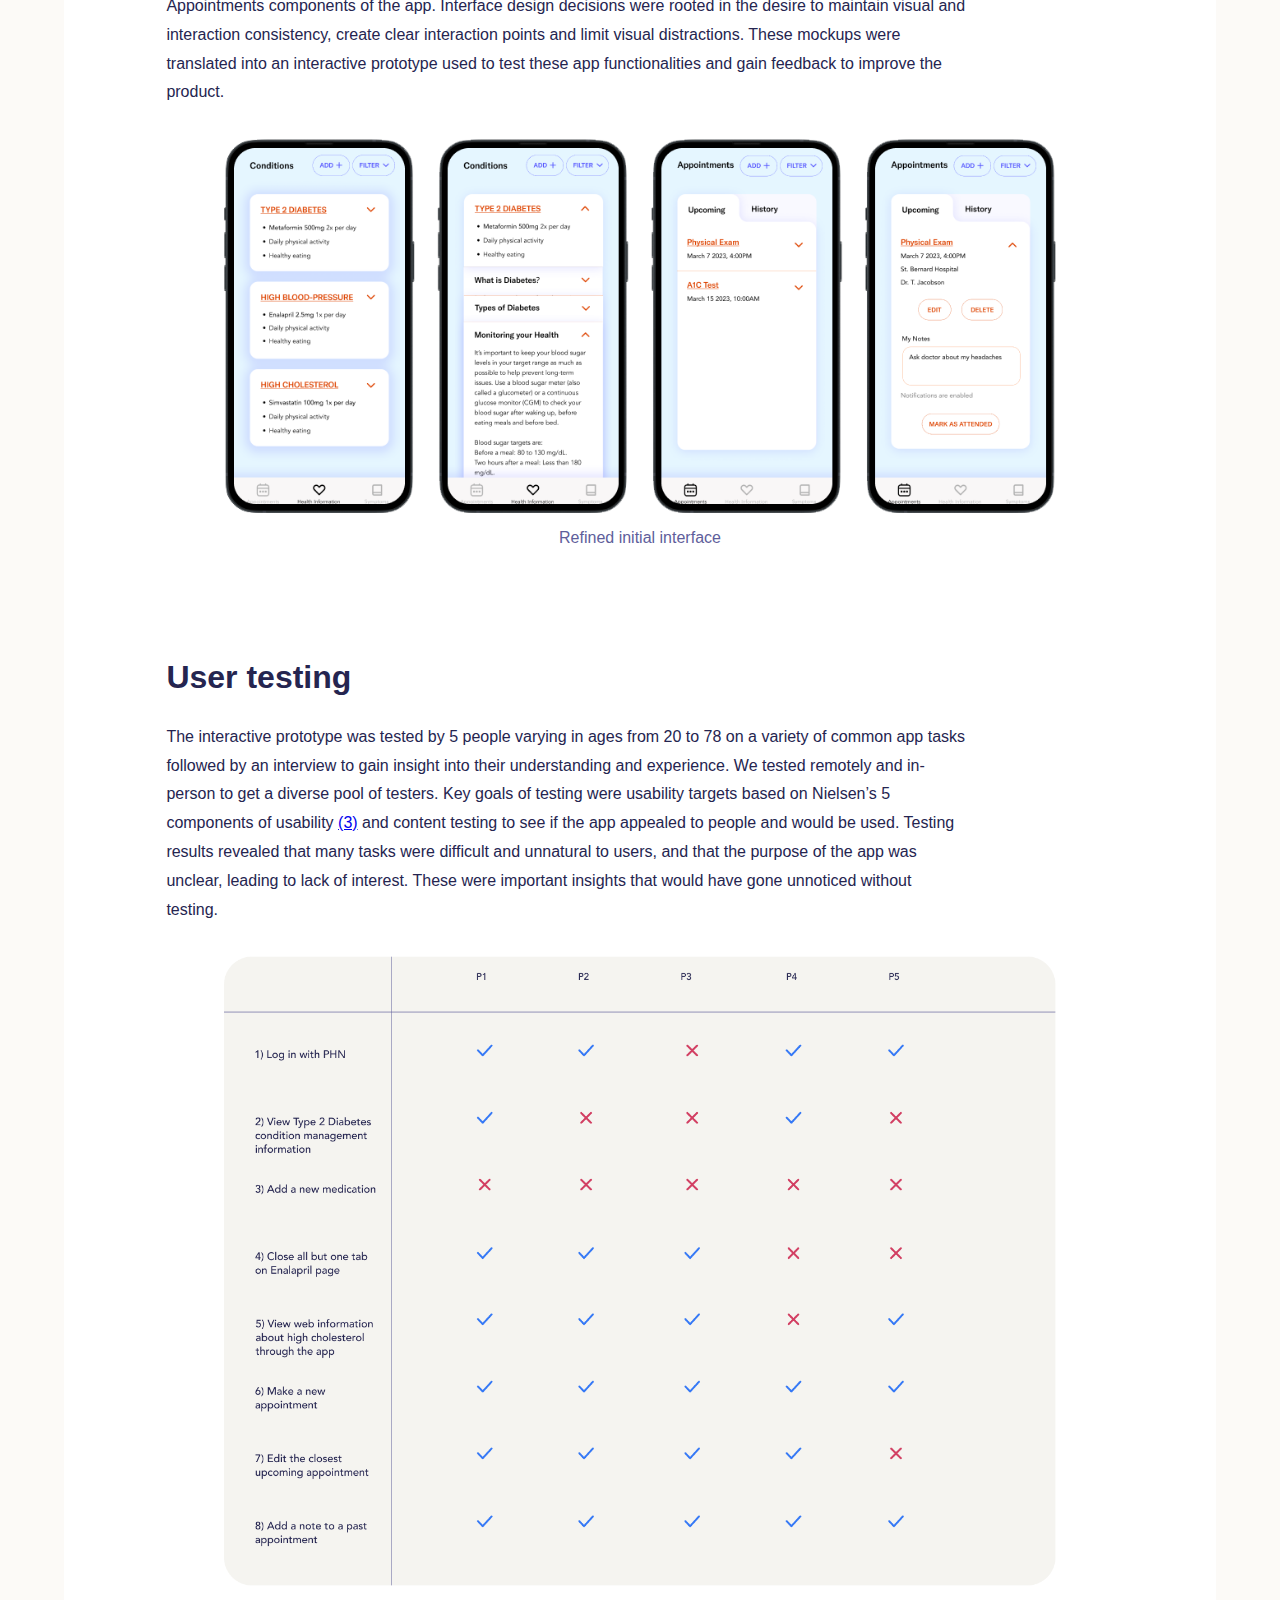
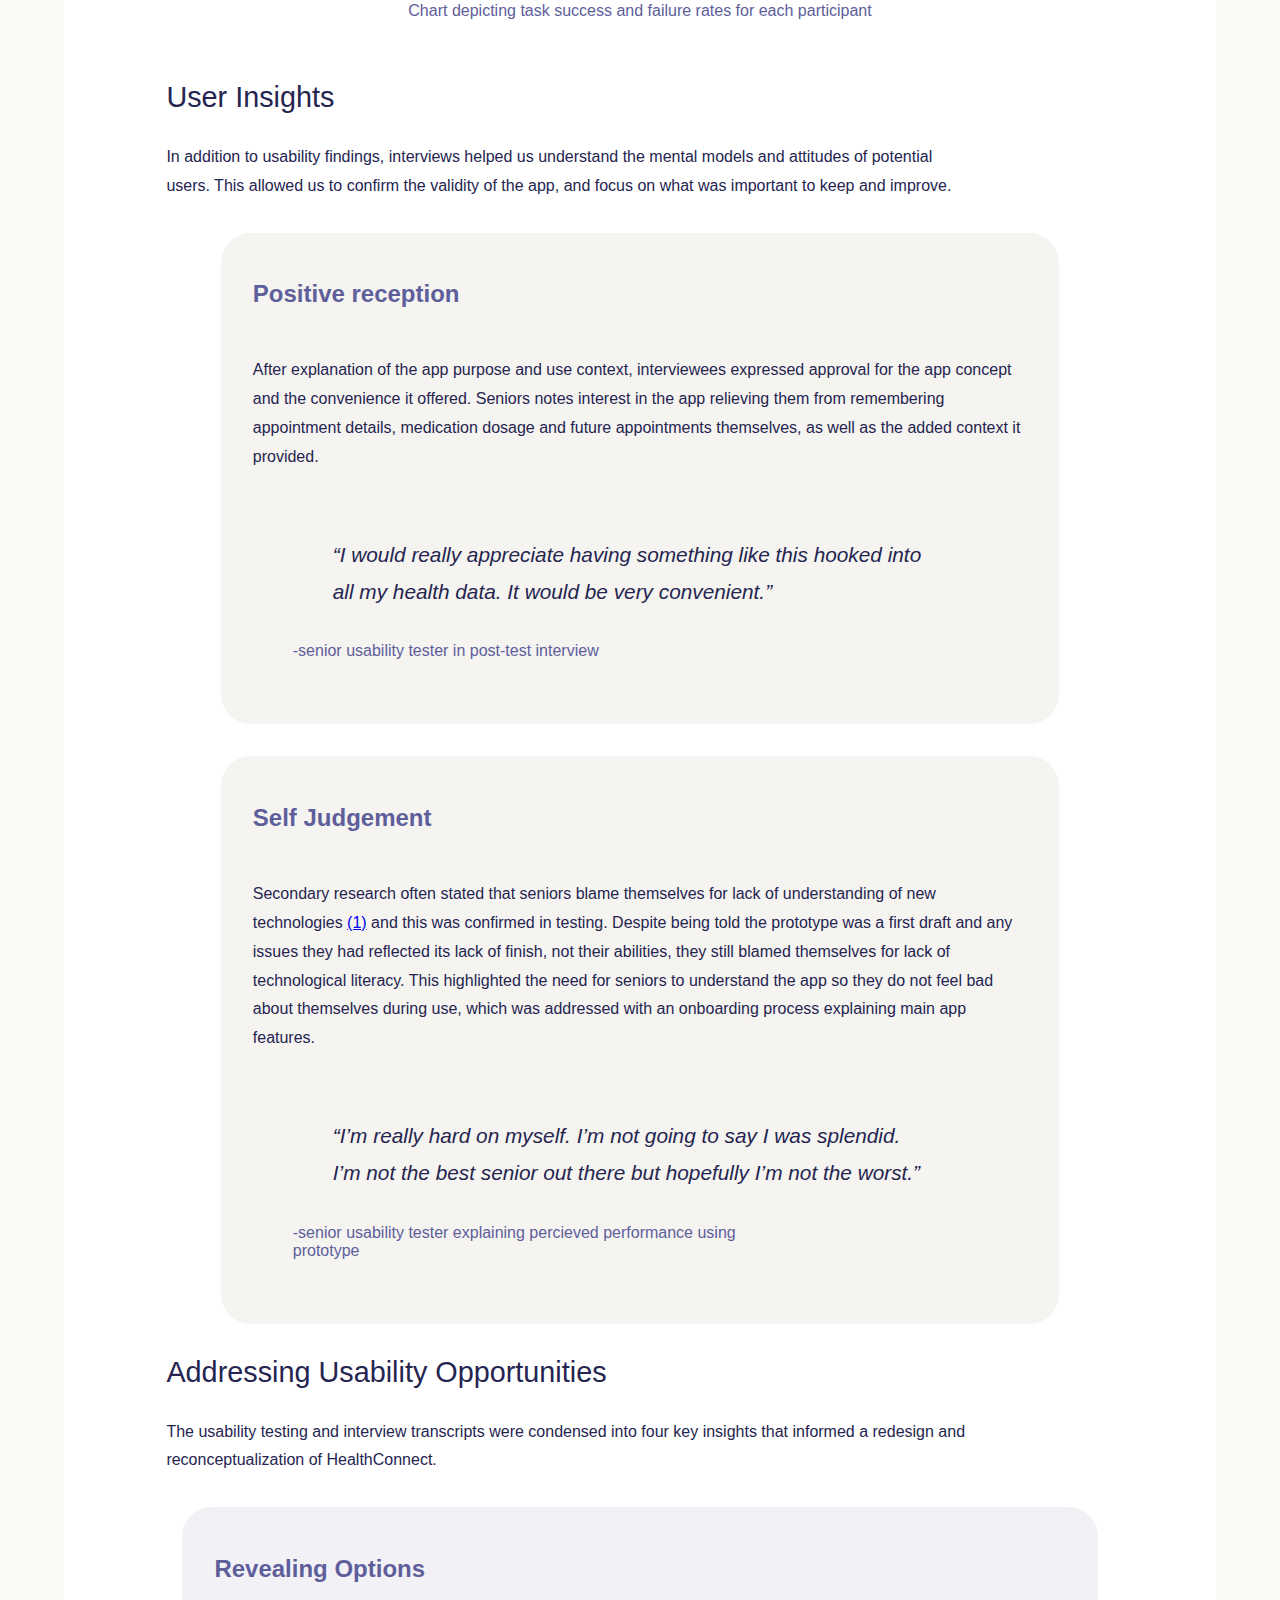
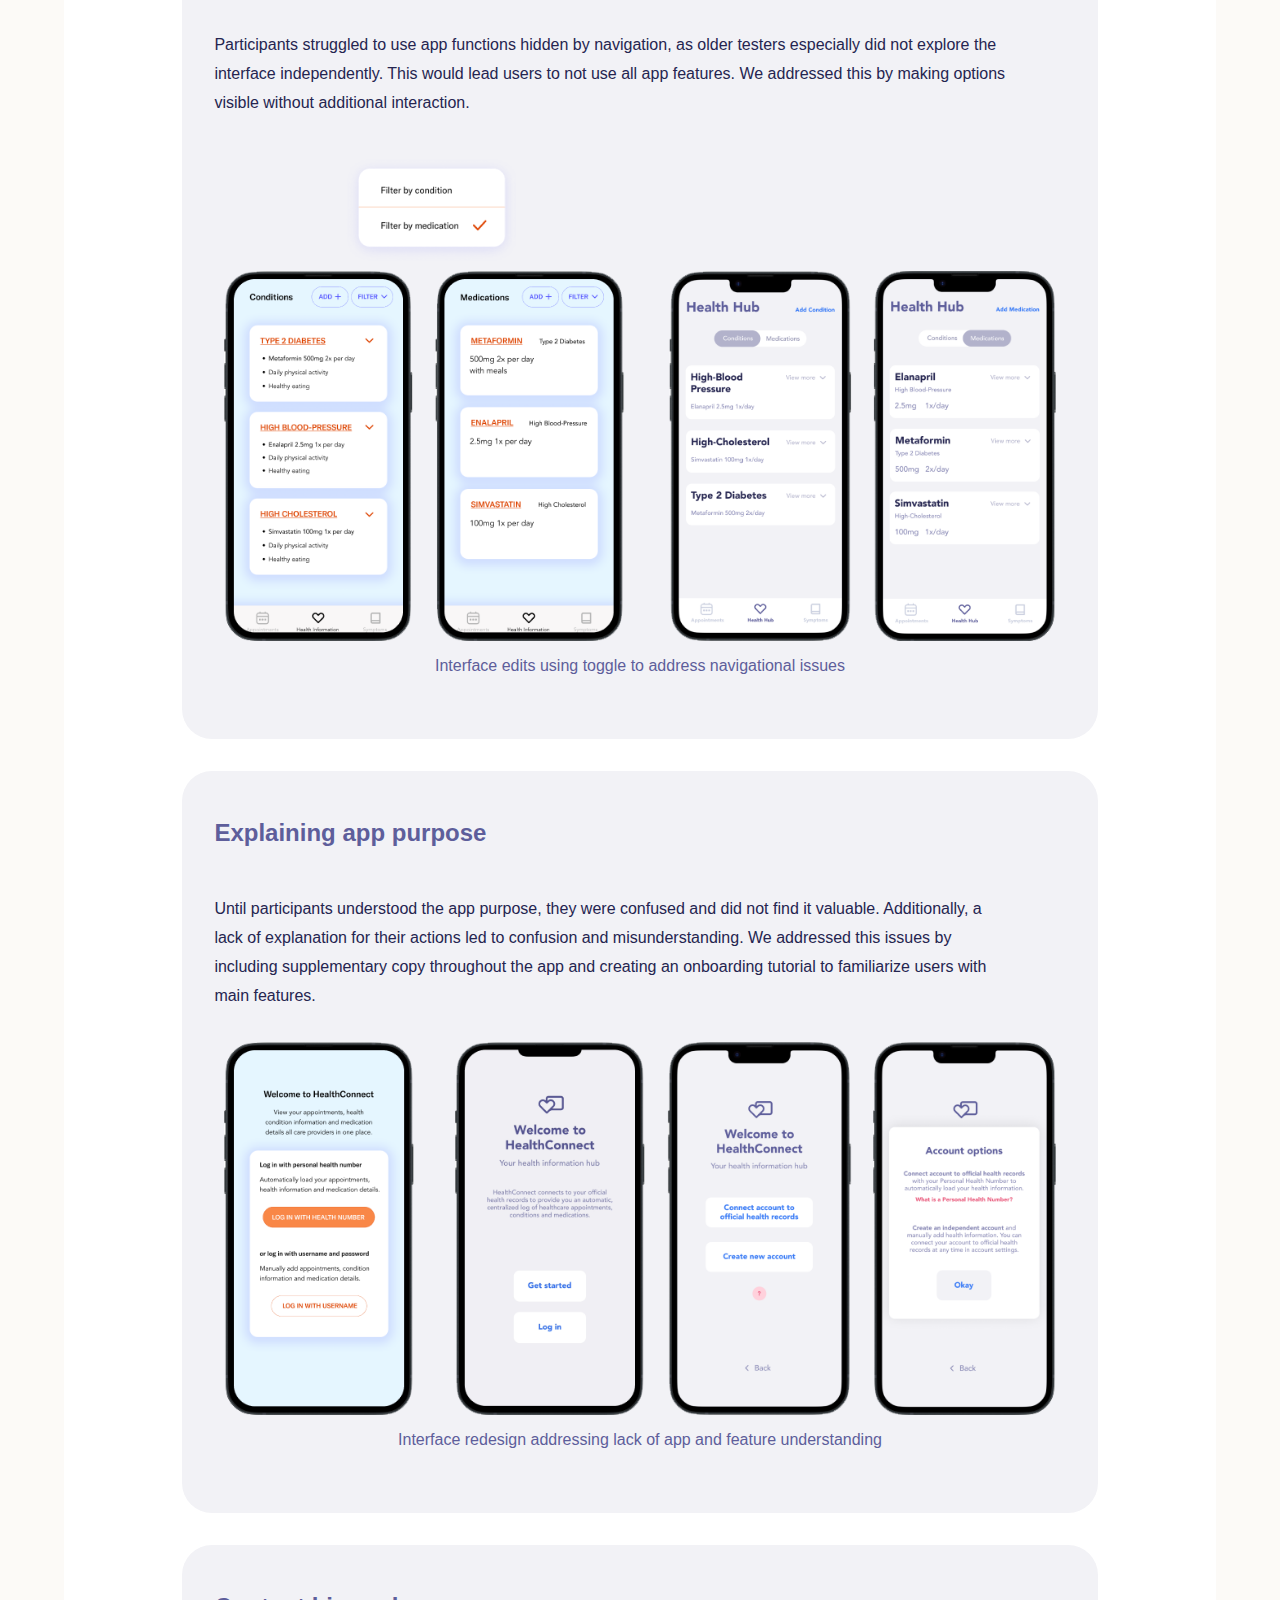
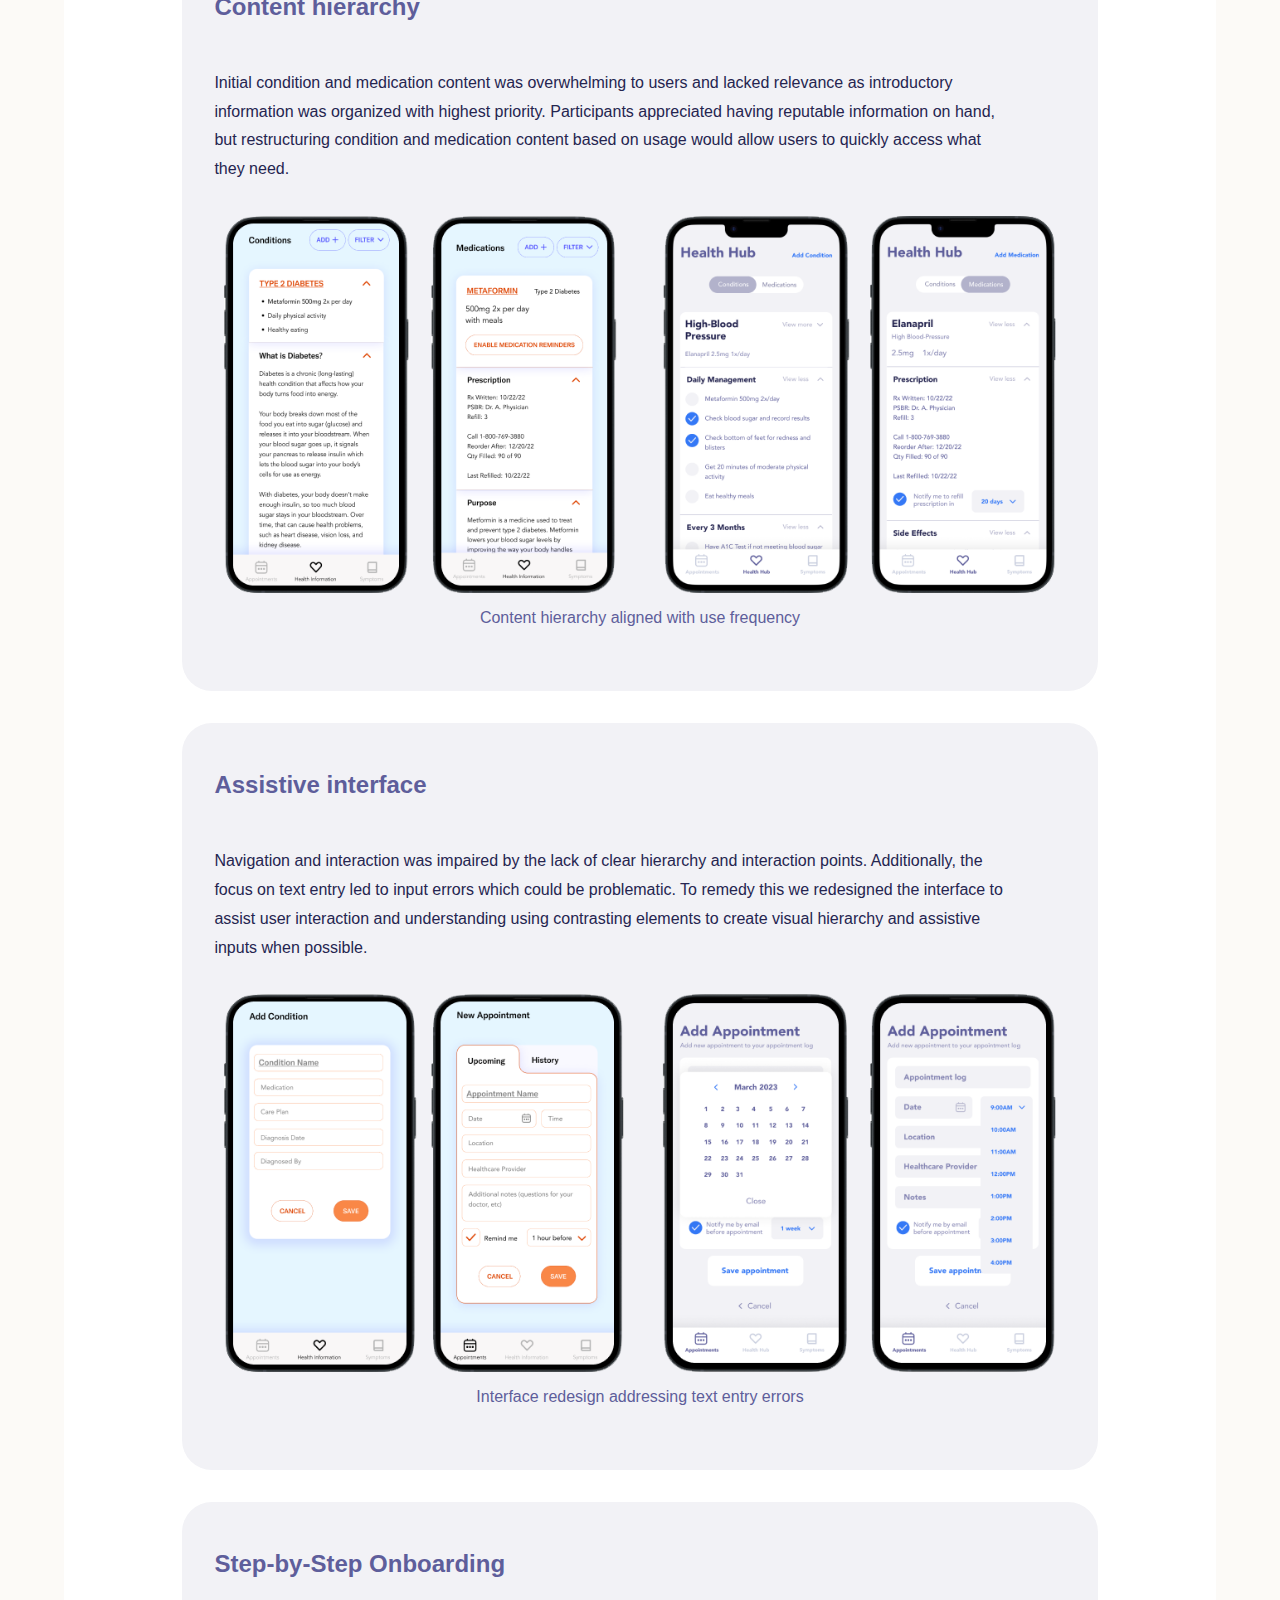
==== commit 7ea6ba3f: "edits" ====
--- a/html/development.html
+++ b/html/development.html
@@ -756,7 +756,7 @@
                     <div class="feature-container">
                         <div class="feature-item">
                             <figure class="card-gif-wrapper">
-                                <img class="gif-border card-gif-content" src="../img/healthhubwalkthrough.gif" alt="">
+                                <img class="gif-border card-gif-content" src="../img/healthhub.gif" alt="">
                                 <figcaption class="image-caption">Health Hub information
                                 </figcaption>
                             </figure>
@@ -809,7 +809,7 @@
     </section> <!-- end of whole content wrapper -->
 
     <footer>
-        <p>Olivia Steed, Clark Tanquerido and Fathima Tassiban</p>
+        <p>Olivia Steed, Clark Tanquerido and Fathima Tabassim</p>
         <p>IAT 334 Spring 2023 A3.7</p>
     </footer>
 
--- a/css/flexbox.css
+++ b/css/flexbox.css
@@ -1 +1 @@
-*,:after,:before{-webkit-box-sizing:border-box;box-sizing:border-box}.nav-container{display:-webkit-box;display:-ms-flexbox;display:flex;-webkit-box-orient:horizontal;-webkit-box-direction:normal;-ms-flex-direction:row;flex-direction:row;-webkit-box-align:baseline;-ms-flex-align:baseline;align-items:baseline}.nav-item-center{display:-webkit-box;display:-ms-flexbox;display:flex;-webkit-box-flex:1;-ms-flex:1;flex:1;-webkit-box-pack:center;-ms-flex-pack:center;justify-content:center}.nav-item-left{display:-webkit-box;display:-ms-flexbox;display:flex;-webkit-box-flex:1;-ms-flex:1;flex:1;-webkit-box-pack:left;-ms-flex-pack:left;justify-content:left}.nav-item-right{display:-webkit-box;display:-ms-flexbox;display:flex;-webkit-box-flex:1;-ms-flex:1;flex:1;-webkit-box-pack:right;-ms-flex-pack:right;justify-content:right}.persona-caption{-webkit-box-flex:1;-ms-flex:1 1 auto;flex:1 1 auto;width:5rem}.persona-content{display:-webkit-box;display:-ms-flexbox;display:flex;-webkit-box-flex:1;-ms-flex:1 1 auto;flex:1 1 auto;-webkit-box-orient:vertical;-webkit-box-direction:normal;-ms-flex-direction:column;flex-direction:column;-webkit-box-align:center;-ms-flex-align:center;align-items:center}@media screen and (min-width:1098px){.persona-container{display:-webkit-box;display:-ms-flexbox;display:flex;-webkit-box-orient:horizontal;-webkit-box-direction:normal;-ms-flex-direction:row;flex-direction:row}.persona-img{display:-webkit-box;display:-ms-flexbox;display:flex;-webkit-box-orient:vertical;-webkit-box-direction:normal;-ms-flex-direction:column;flex-direction:column;-webkit-box-pack:center;-ms-flex-pack:center;justify-content:center;width:12rem}}@media screen and (max-width:1098px){.persona-container{display:-webkit-box;display:-ms-flexbox;display:flex;-webkit-box-orient:vertical;-webkit-box-direction:normal;-ms-flex-direction:column;flex-direction:column}.persona-img{display:-webkit-box;display:-ms-flexbox;display:flex;-webkit-box-orient:vertical;-webkit-box-direction:normal;-ms-flex-direction:column;flex-direction:column;-webkit-box-pack:center;-ms-flex-pack:center;justify-content:center;width:18rem}}@media screen and (min-width:827px){.feature-container{display:-webkit-box;display:-ms-flexbox;display:flex;-webkit-box-orient:horizontal;-webkit-box-direction:normal;-ms-flex-direction:row;flex-direction:row}}@media screen and (max-width:827px){.feature-container{display:-webkit-box;display:-ms-flexbox;display:flex;-webkit-box-orient:vertical;-webkit-box-direction:normal;-ms-flex-direction:column;flex-direction:column}}.feature-wrapper{display:-webkit-box;display:-ms-flexbox;display:flex;-webkit-box-orient:vertical;-webkit-box-direction:normal;-ms-flex-direction:column;flex-direction:column;-webkit-box-align:center;-ms-flex-align:center;align-items:center}.feature-item{display:-webkit-box;display:-ms-flexbox;display:flex;-webkit-box-orient:vertical;-webkit-box-direction:normal;-ms-flex-direction:column;flex-direction:column;-webkit-box-pack:center;-ms-flex-pack:center;justify-content:center}.feature-item-text{display:-webkit-box;display:-ms-flexbox;display:flex;-webkit-box-orient:vertical;-webkit-box-direction:normal;-ms-flex-direction:column;flex-direction:column;padding:1rem;padding-right:2rem;-webkit-box-pack:center;-ms-flex-pack:center;justify-content:center}.quote-box-width{max-width:700px}.challenge-box-width{max-width:850px}@media screen and (max-width:900px){.content-inner-box{display:-webkit-box;display:-ms-flexbox;display:flex;-webkit-box-orient:vertical;-webkit-box-direction:normal;-ms-flex-direction:column;flex-direction:column;margin-left:1rem;margin-right:1rem}}@media screen and (min-width:900px){.content-inner-box{display:-webkit-box;display:-ms-flexbox;display:flex;-webkit-box-orient:horizontal;-webkit-box-direction:normal;-ms-flex-direction:row;flex-direction:row;margin-left:1rem;margin-right:1rem}}.content-box-item{display:-webkit-box;display:-ms-flexbox;display:flex;-webkit-box-flex:1;-ms-flex:1 1 auto;flex:1 1 auto;-webkit-box-orient:vertical;-webkit-box-direction:normal;-ms-flex-direction:column;flex-direction:column;padding-top:1rem;padding-bottom:2rem;padding-left:2rem;padding-right:2rem;margin:1rem}.scenario-wrapper{display:-webkit-box;display:-ms-flexbox;display:flex;-webkit-box-orient:vertical;-webkit-box-direction:normal;-ms-flex-direction:column;flex-direction:column}.scenario-content{display:-webkit-box;display:-ms-flexbox;display:flex;-webkit-box-orient:horizontal;-webkit-box-direction:normal;-ms-flex-direction:row;flex-direction:row;-ms-flex-wrap:wrap;flex-wrap:wrap}.scenario-item{display:-webkit-box;display:-ms-flexbox;display:flex;-webkit-box-flex:1;-ms-flex:1 1 auto;flex:1 1 auto;-webkit-box-orient:vertical;-webkit-box-direction:normal;-ms-flex-direction:column;flex-direction:column;-webkit-box-pack:start;-ms-flex-pack:start;justify-content:flex-start;margin:0.25rem}.scenario-figure{width:12rem;margin:0px;padding:0px}.scenario-img{width:12rem;margin:0px;padding:0px}.scenario-text{font-size:0.8rem}.image-wrapper{display:-webkit-box;display:-ms-flexbox;display:flex;-webkit-box-orient:vertical;-webkit-box-direction:normal;-ms-flex-direction:column;flex-direction:column;-webkit-box-align:center;-ms-flex-align:center;align-items:center}.multiple-image-wrapper{display:-webkit-box;display:-ms-flexbox;display:flex;-webkit-box-orient:horizontal;-webkit-box-direction:normal;-ms-flex-direction:row;flex-direction:row;-ms-flex-pack:distribute;justify-content:space-around;padding-bottom:3rem}.image-caption{-ms-flex-item-align:center;-ms-grid-row-align:center;align-self:center;margin-bottom:1rem}.card-gif-wrapper{display:-webkit-box;display:-ms-flexbox;display:flex;-webkit-box-orient:vertical;-webkit-box-direction:normal;-ms-flex-direction:column;flex-direction:column;-webkit-box-align:center;-ms-flex-align:center;align-items:center}.card-gif-content{width:18vw}@media screen and (max-width:800px){.image-caption-box{display:-webkit-box;display:-ms-flexbox;display:flex;-webkit-box-orient:vertical;-webkit-box-direction:normal;-ms-flex-direction:column;flex-direction:column;-webkit-box-align:center;-ms-flex-align:center;align-items:center;margin-bottom:1rem;width:80vw}.image-caption-box img{width:65vw}.gif-caption-box{display:-webkit-box;display:-ms-flexbox;display:flex;-webkit-box-orient:vertical;-webkit-box-direction:normal;-ms-flex-direction:column;flex-direction:column;margin-bottom:1rem;width:50vw}.gif-border{border-radius:30px;border:8px black solid}.card-gif-content{width:25vw}.multiple-gif-caption-box{display:-webkit-box;display:-ms-flexbox;display:flex;-webkit-box-orient:vertical;-webkit-box-direction:normal;-ms-flex-direction:column;flex-direction:column;margin-bottom:1rem;width:25vw}.multiple-gif-border{border-radius:20px;border:5px black solid}}@media screen and (min-width:800px){.image-caption-box{display:-webkit-box;display:-ms-flexbox;display:flex;-webkit-box-orient:vertical;-webkit-box-direction:normal;-ms-flex-direction:column;flex-direction:column;-webkit-box-align:center;-ms-flex-align:center;align-items:center;margin-bottom:1rem;width:65vw}.image-caption-box img{width:65vw}.gif-caption-box{display:-webkit-box;display:-ms-flexbox;display:flex;-webkit-box-orient:vertical;-webkit-box-direction:normal;-ms-flex-direction:column;flex-direction:column;margin-bottom:1rem;width:25vw}.gif-border{border-radius:32px;border:8px black solid}.multiple-gif-caption-box{display:-webkit-box;display:-ms-flexbox;display:flex;-webkit-box-orient:vertical;-webkit-box-direction:normal;-ms-flex-direction:column;flex-direction:column;margin-bottom:1rem;width:20vw}.multiple-gif-border{border-radius:30px;border:8px black solid}}@media screen and (min-width:1200px){.gif-border{border-radius:40px;border:10px black solid}.multiple-gif-border{border-radius:50px;border:10px black solid}}+*,:after,:before{-webkit-box-sizing:border-box;box-sizing:border-box}.nav-container{display:-webkit-box;display:-ms-flexbox;display:flex;-webkit-box-orient:horizontal;-webkit-box-direction:normal;-ms-flex-direction:row;flex-direction:row;-webkit-box-align:baseline;-ms-flex-align:baseline;align-items:baseline}.nav-item-center{display:-webkit-box;display:-ms-flexbox;display:flex;-webkit-box-flex:1;-ms-flex:1;flex:1;-webkit-box-pack:center;-ms-flex-pack:center;justify-content:center}.nav-item-left{display:-webkit-box;display:-ms-flexbox;display:flex;-webkit-box-flex:1;-ms-flex:1;flex:1;-webkit-box-pack:left;-ms-flex-pack:left;justify-content:left}.nav-item-right{display:-webkit-box;display:-ms-flexbox;display:flex;-webkit-box-flex:1;-ms-flex:1;flex:1;-webkit-box-pack:right;-ms-flex-pack:right;justify-content:right}.persona-caption{-webkit-box-flex:1;-ms-flex:1 1 auto;flex:1 1 auto;width:5rem}.persona-content{display:-webkit-box;display:-ms-flexbox;display:flex;-webkit-box-flex:1;-ms-flex:1 1 auto;flex:1 1 auto;-webkit-box-orient:vertical;-webkit-box-direction:normal;-ms-flex-direction:column;flex-direction:column;-webkit-box-align:center;-ms-flex-align:center;align-items:center}@media screen and (min-width:1098px){.persona-container{display:-webkit-box;display:-ms-flexbox;display:flex;-webkit-box-orient:horizontal;-webkit-box-direction:normal;-ms-flex-direction:row;flex-direction:row}.persona-img{display:-webkit-box;display:-ms-flexbox;display:flex;-webkit-box-orient:vertical;-webkit-box-direction:normal;-ms-flex-direction:column;flex-direction:column;-webkit-box-pack:center;-ms-flex-pack:center;justify-content:center;width:12rem}}@media screen and (max-width:1098px){.persona-container{display:-webkit-box;display:-ms-flexbox;display:flex;-webkit-box-orient:vertical;-webkit-box-direction:normal;-ms-flex-direction:column;flex-direction:column}.persona-img{display:-webkit-box;display:-ms-flexbox;display:flex;-webkit-box-orient:vertical;-webkit-box-direction:normal;-ms-flex-direction:column;flex-direction:column;-webkit-box-pack:center;-ms-flex-pack:center;justify-content:center;width:18rem}}@media screen and (min-width:827px){.feature-container{display:-webkit-box;display:-ms-flexbox;display:flex;-webkit-box-orient:horizontal;-webkit-box-direction:normal;-ms-flex-direction:row;flex-direction:row}}@media screen and (max-width:827px){.feature-container{display:-webkit-box;display:-ms-flexbox;display:flex;-webkit-box-orient:vertical;-webkit-box-direction:normal;-ms-flex-direction:column;flex-direction:column}}.feature-wrapper{display:-webkit-box;display:-ms-flexbox;display:flex;-webkit-box-orient:vertical;-webkit-box-direction:normal;-ms-flex-direction:column;flex-direction:column;-webkit-box-align:center;-ms-flex-align:center;align-items:center}.feature-item{display:-webkit-box;display:-ms-flexbox;display:flex;-webkit-box-orient:vertical;-webkit-box-direction:normal;-ms-flex-direction:column;flex-direction:column;-webkit-box-pack:center;-ms-flex-pack:center;justify-content:center}.feature-item-text{display:-webkit-box;display:-ms-flexbox;display:flex;-webkit-box-orient:vertical;-webkit-box-direction:normal;-ms-flex-direction:column;flex-direction:column;padding:1rem;padding-right:2rem;-webkit-box-pack:center;-ms-flex-pack:center;justify-content:center}.quote-box-width{max-width:700px}.challenge-box-width{max-width:850px}@media screen and (max-width:900px){.content-inner-box{display:-webkit-box;display:-ms-flexbox;display:flex;-webkit-box-orient:vertical;-webkit-box-direction:normal;-ms-flex-direction:column;flex-direction:column;margin-left:1rem;margin-right:1rem}}@media screen and (min-width:900px){.content-inner-box{display:-webkit-box;display:-ms-flexbox;display:flex;-webkit-box-orient:horizontal;-webkit-box-direction:normal;-ms-flex-direction:row;flex-direction:row;margin-left:1rem;margin-right:1rem}}.content-box-item{display:-webkit-box;display:-ms-flexbox;display:flex;-webkit-box-flex:1;-ms-flex:1 1 auto;flex:1 1 auto;-webkit-box-orient:vertical;-webkit-box-direction:normal;-ms-flex-direction:column;flex-direction:column;padding-top:1rem;padding-bottom:2rem;padding-left:2rem;padding-right:2rem;margin:1rem}.scenario-wrapper{display:-webkit-box;display:-ms-flexbox;display:flex;-webkit-box-orient:vertical;-webkit-box-direction:normal;-ms-flex-direction:column;flex-direction:column}.scenario-content{display:-webkit-box;display:-ms-flexbox;display:flex;-webkit-box-orient:horizontal;-webkit-box-direction:normal;-ms-flex-direction:row;flex-direction:row;-ms-flex-wrap:wrap;flex-wrap:wrap}.scenario-item{display:-webkit-box;display:-ms-flexbox;display:flex;-webkit-box-flex:1;-ms-flex:1 1 auto;flex:1 1 auto;-webkit-box-orient:vertical;-webkit-box-direction:normal;-ms-flex-direction:column;flex-direction:column;-webkit-box-pack:start;-ms-flex-pack:start;justify-content:flex-start;margin:0.25rem}.scenario-figure{width:12rem;margin:0px;padding:0px}.scenario-img{width:12rem;margin:0px;padding:0px}.scenario-text{font-size:0.8rem}.image-wrapper{display:-webkit-box;display:-ms-flexbox;display:flex;-webkit-box-orient:vertical;-webkit-box-direction:normal;-ms-flex-direction:column;flex-direction:column;-webkit-box-align:center;-ms-flex-align:center;align-items:center}.multiple-image-wrapper{display:-webkit-box;display:-ms-flexbox;display:flex;-webkit-box-orient:horizontal;-webkit-box-direction:normal;-ms-flex-direction:row;flex-direction:row;-ms-flex-pack:distribute;justify-content:space-around;padding-bottom:3rem}.image-caption{-ms-flex-item-align:center;-ms-grid-row-align:center;align-self:center;margin-bottom:1rem;margin-top:1rem}.card-gif-wrapper{display:-webkit-box;display:-ms-flexbox;display:flex;-webkit-box-orient:vertical;-webkit-box-direction:normal;-ms-flex-direction:column;flex-direction:column;-webkit-box-align:center;-ms-flex-align:center;align-items:center}.card-gif-content{width:18vw}@media screen and (max-width:800px){.image-caption-box{display:-webkit-box;display:-ms-flexbox;display:flex;-webkit-box-orient:vertical;-webkit-box-direction:normal;-ms-flex-direction:column;flex-direction:column;-webkit-box-align:center;-ms-flex-align:center;align-items:center;margin-bottom:1rem;width:80vw}.image-caption-box img{width:65vw}.gif-caption-box{display:-webkit-box;display:-ms-flexbox;display:flex;-webkit-box-orient:vertical;-webkit-box-direction:normal;-ms-flex-direction:column;flex-direction:column;margin-bottom:1rem;width:50vw}.gif-border{border-radius:30px;border:8px black solid}.card-gif-content{width:25vw}.multiple-gif-caption-box{display:-webkit-box;display:-ms-flexbox;display:flex;-webkit-box-orient:vertical;-webkit-box-direction:normal;-ms-flex-direction:column;flex-direction:column;margin-bottom:1rem;width:25vw}.multiple-gif-border{border-radius:20px;border:5px black solid}}@media screen and (min-width:800px){.image-caption-box{display:-webkit-box;display:-ms-flexbox;display:flex;-webkit-box-orient:vertical;-webkit-box-direction:normal;-ms-flex-direction:column;flex-direction:column;-webkit-box-align:center;-ms-flex-align:center;align-items:center;margin-bottom:1rem;width:65vw}.image-caption-box img{width:65vw}.gif-caption-box{display:-webkit-box;display:-ms-flexbox;display:flex;-webkit-box-orient:vertical;-webkit-box-direction:normal;-ms-flex-direction:column;flex-direction:column;margin-bottom:1rem;width:25vw}.gif-border{border-radius:32px;border:8px black solid}.multiple-gif-caption-box{display:-webkit-box;display:-ms-flexbox;display:flex;-webkit-box-orient:vertical;-webkit-box-direction:normal;-ms-flex-direction:column;flex-direction:column;margin-bottom:1rem;width:20vw}.multiple-gif-border{border-radius:30px;border:8px black solid}}@media screen and (min-width:1200px){.gif-border{border-radius:40px;border:10px black solid}.multiple-gif-border{border-radius:50px;border:10px black solid}}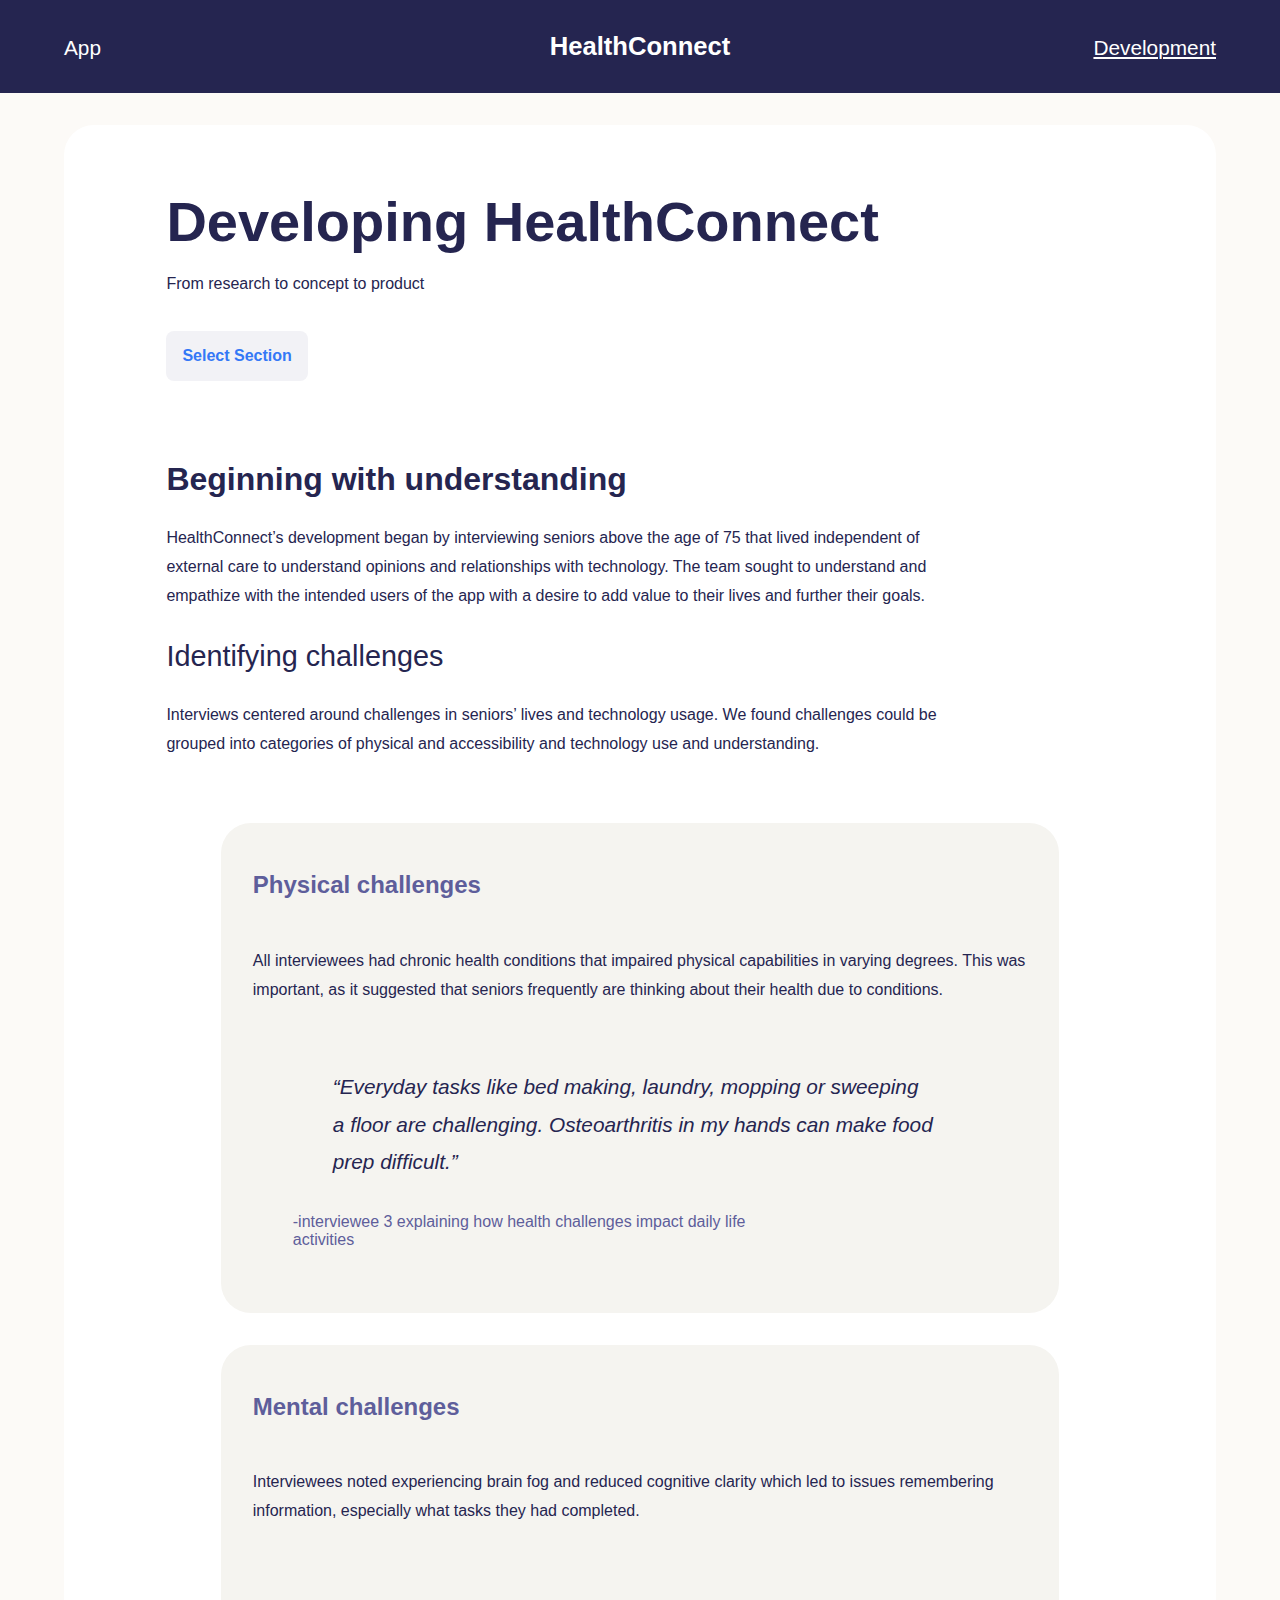
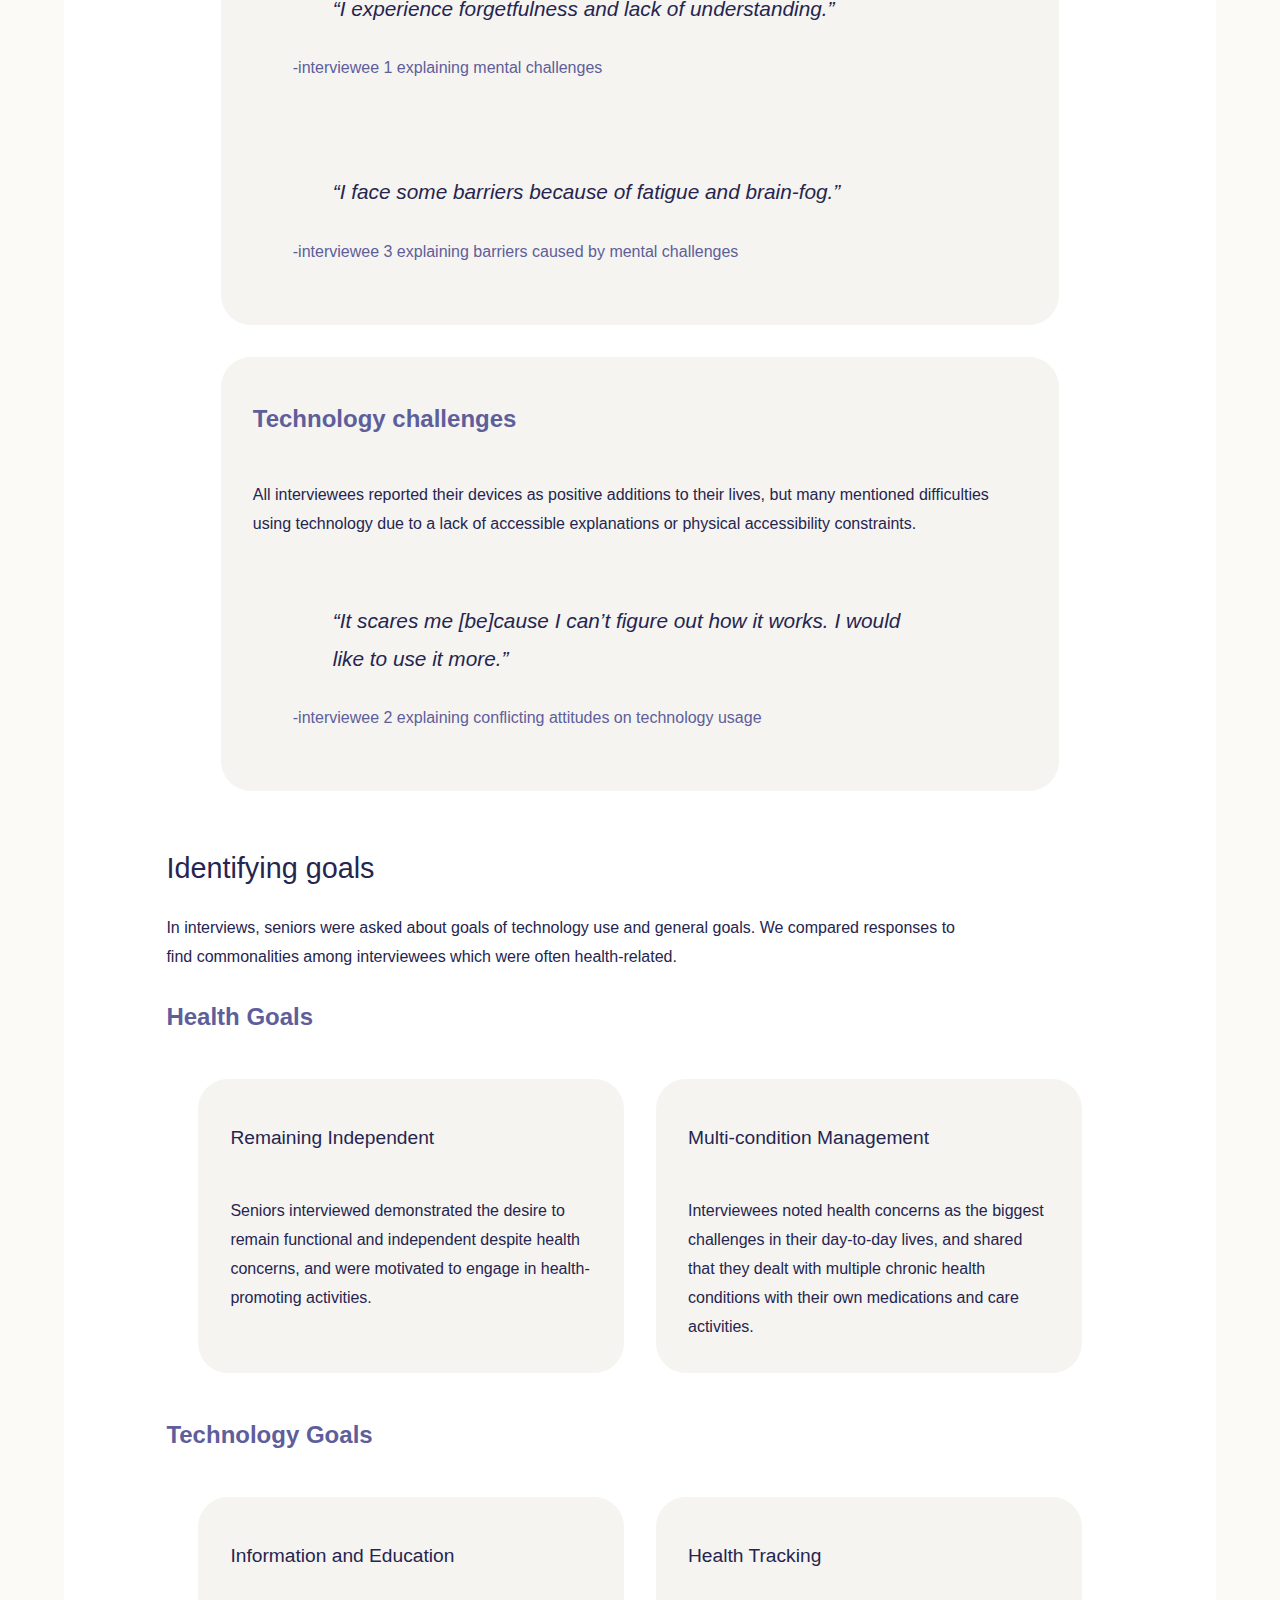
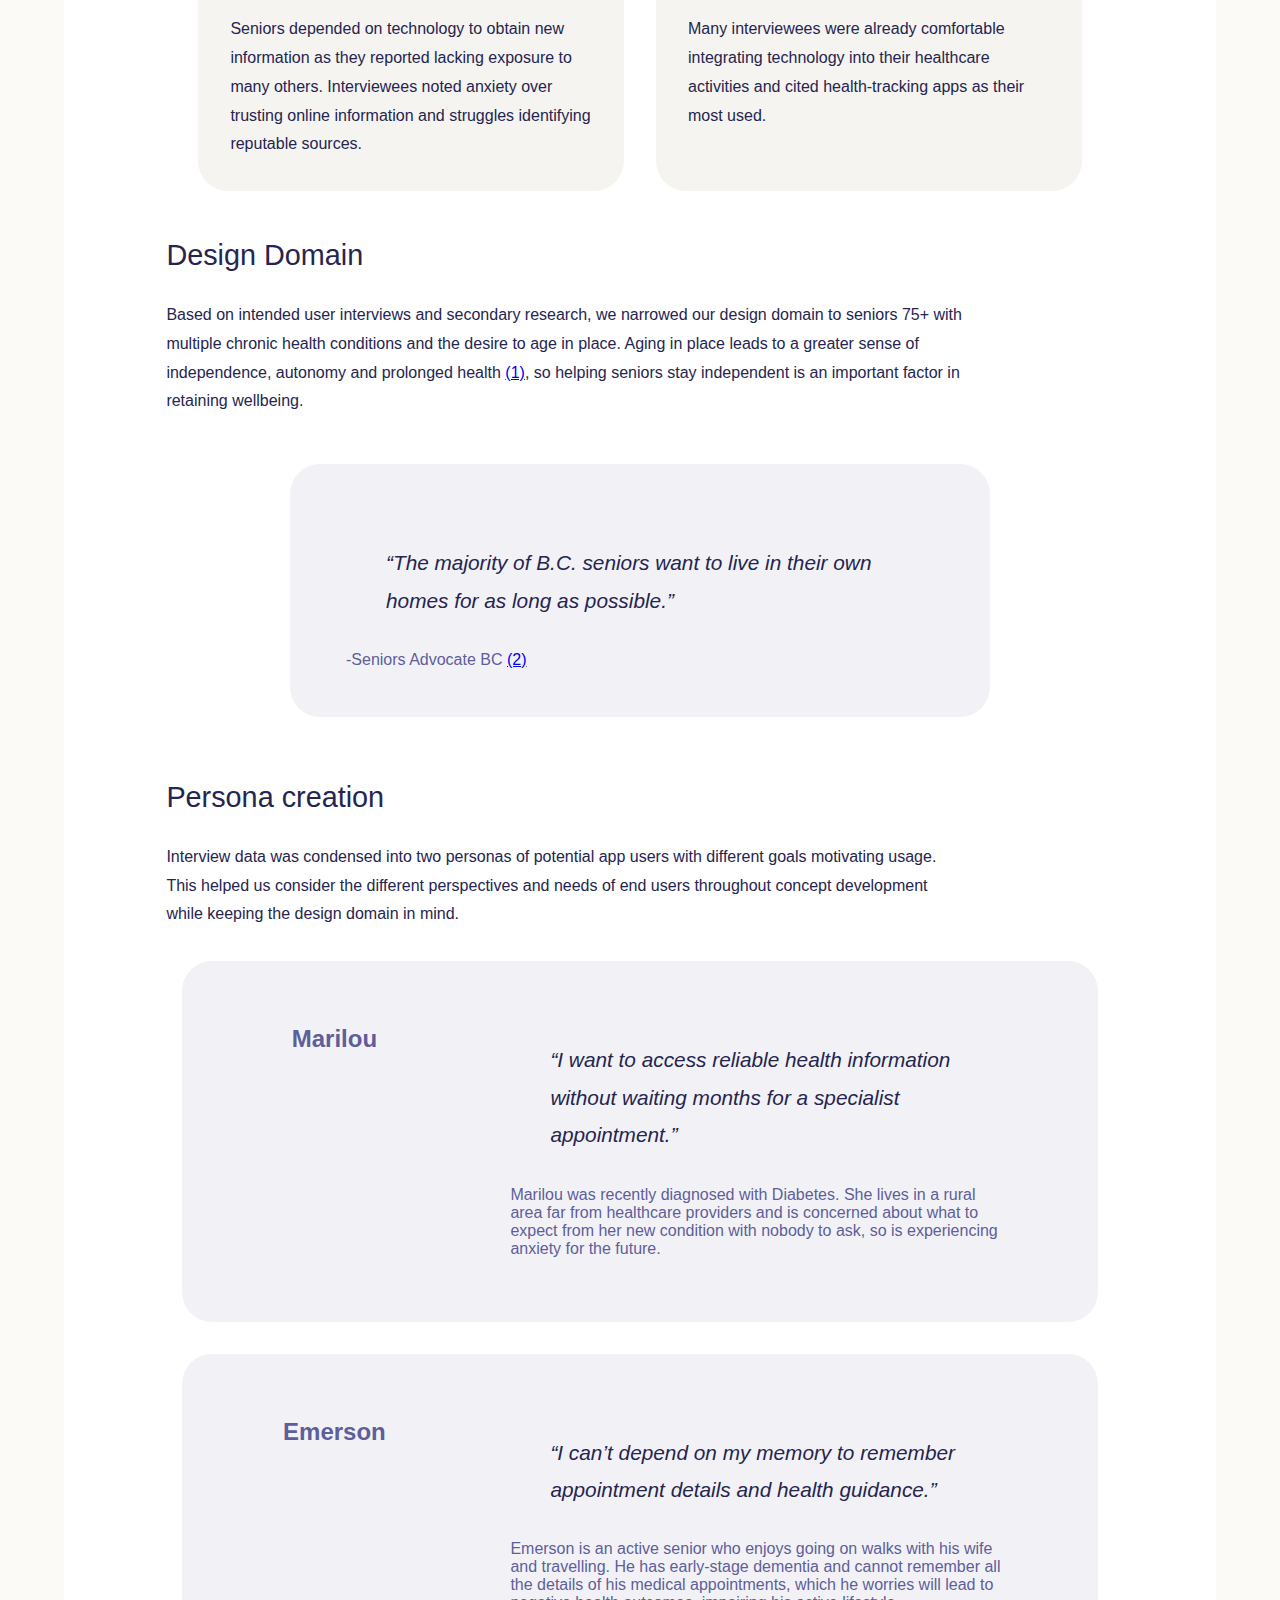
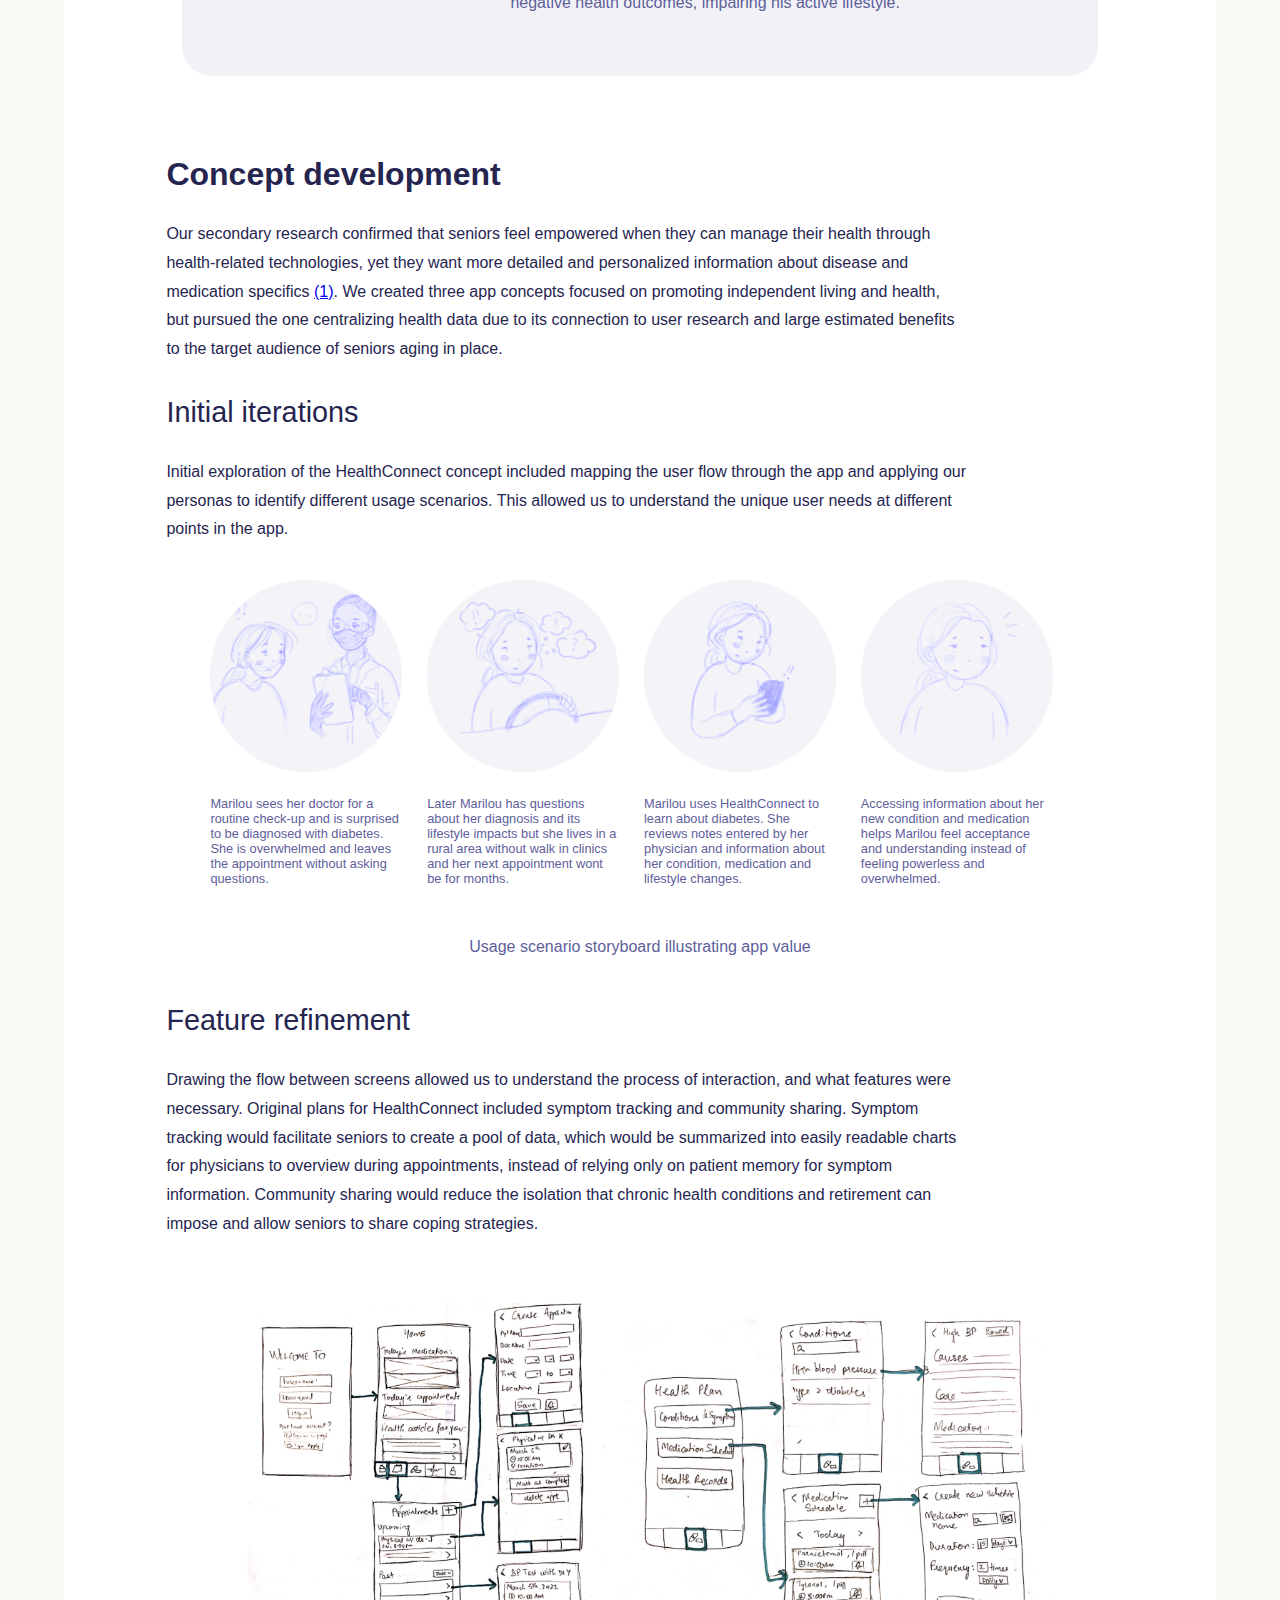
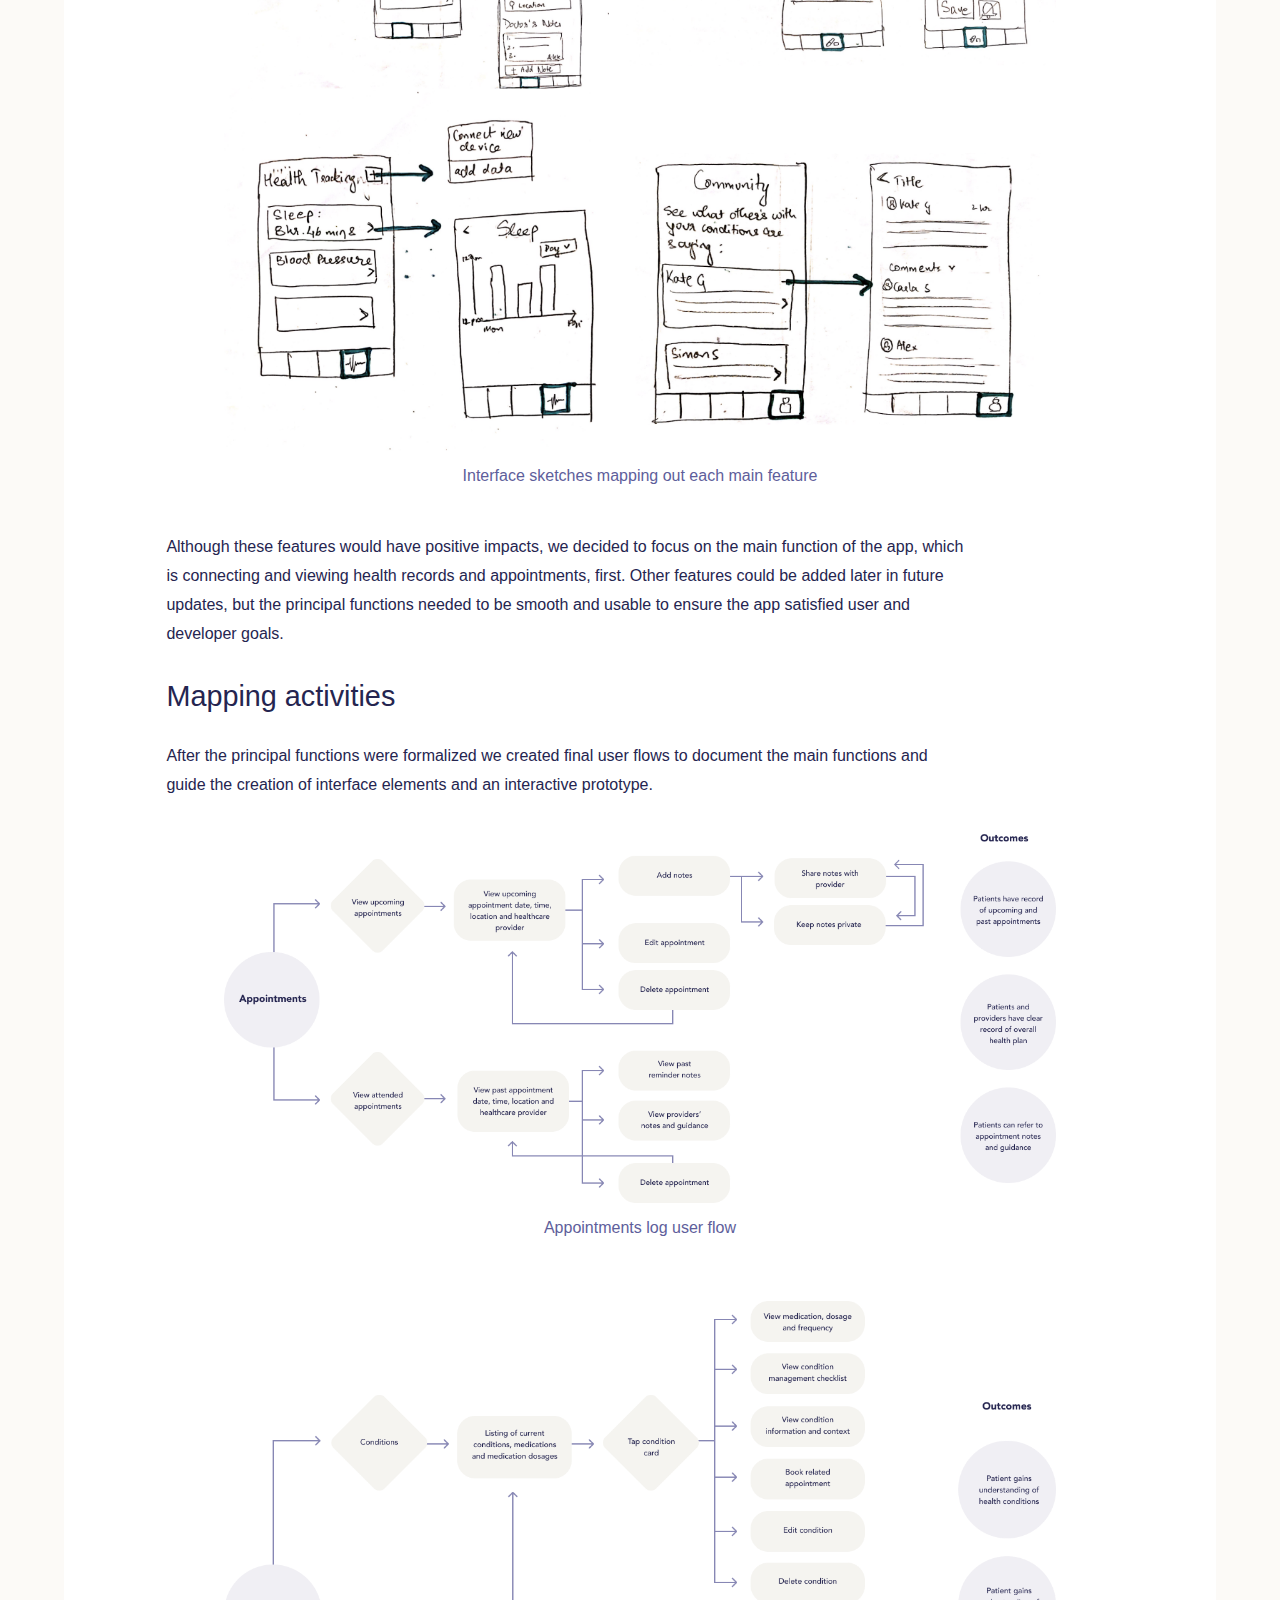
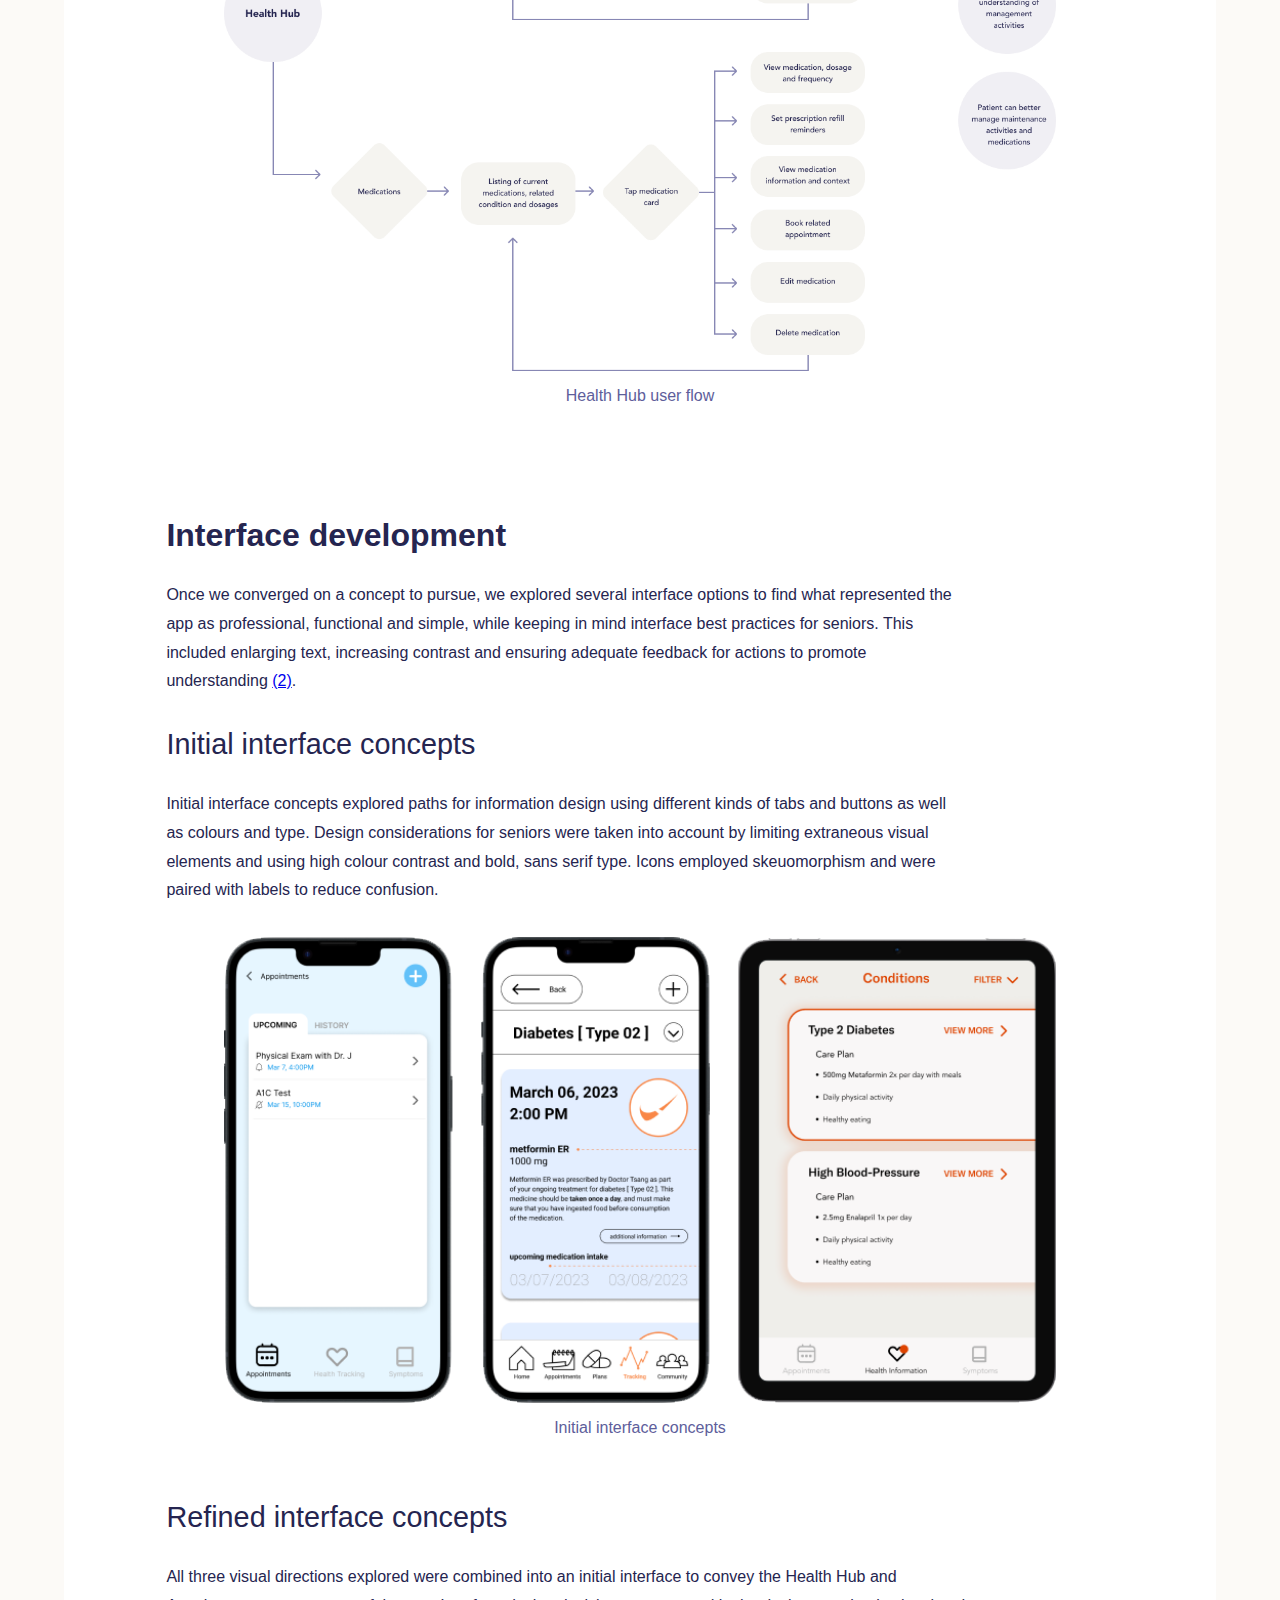
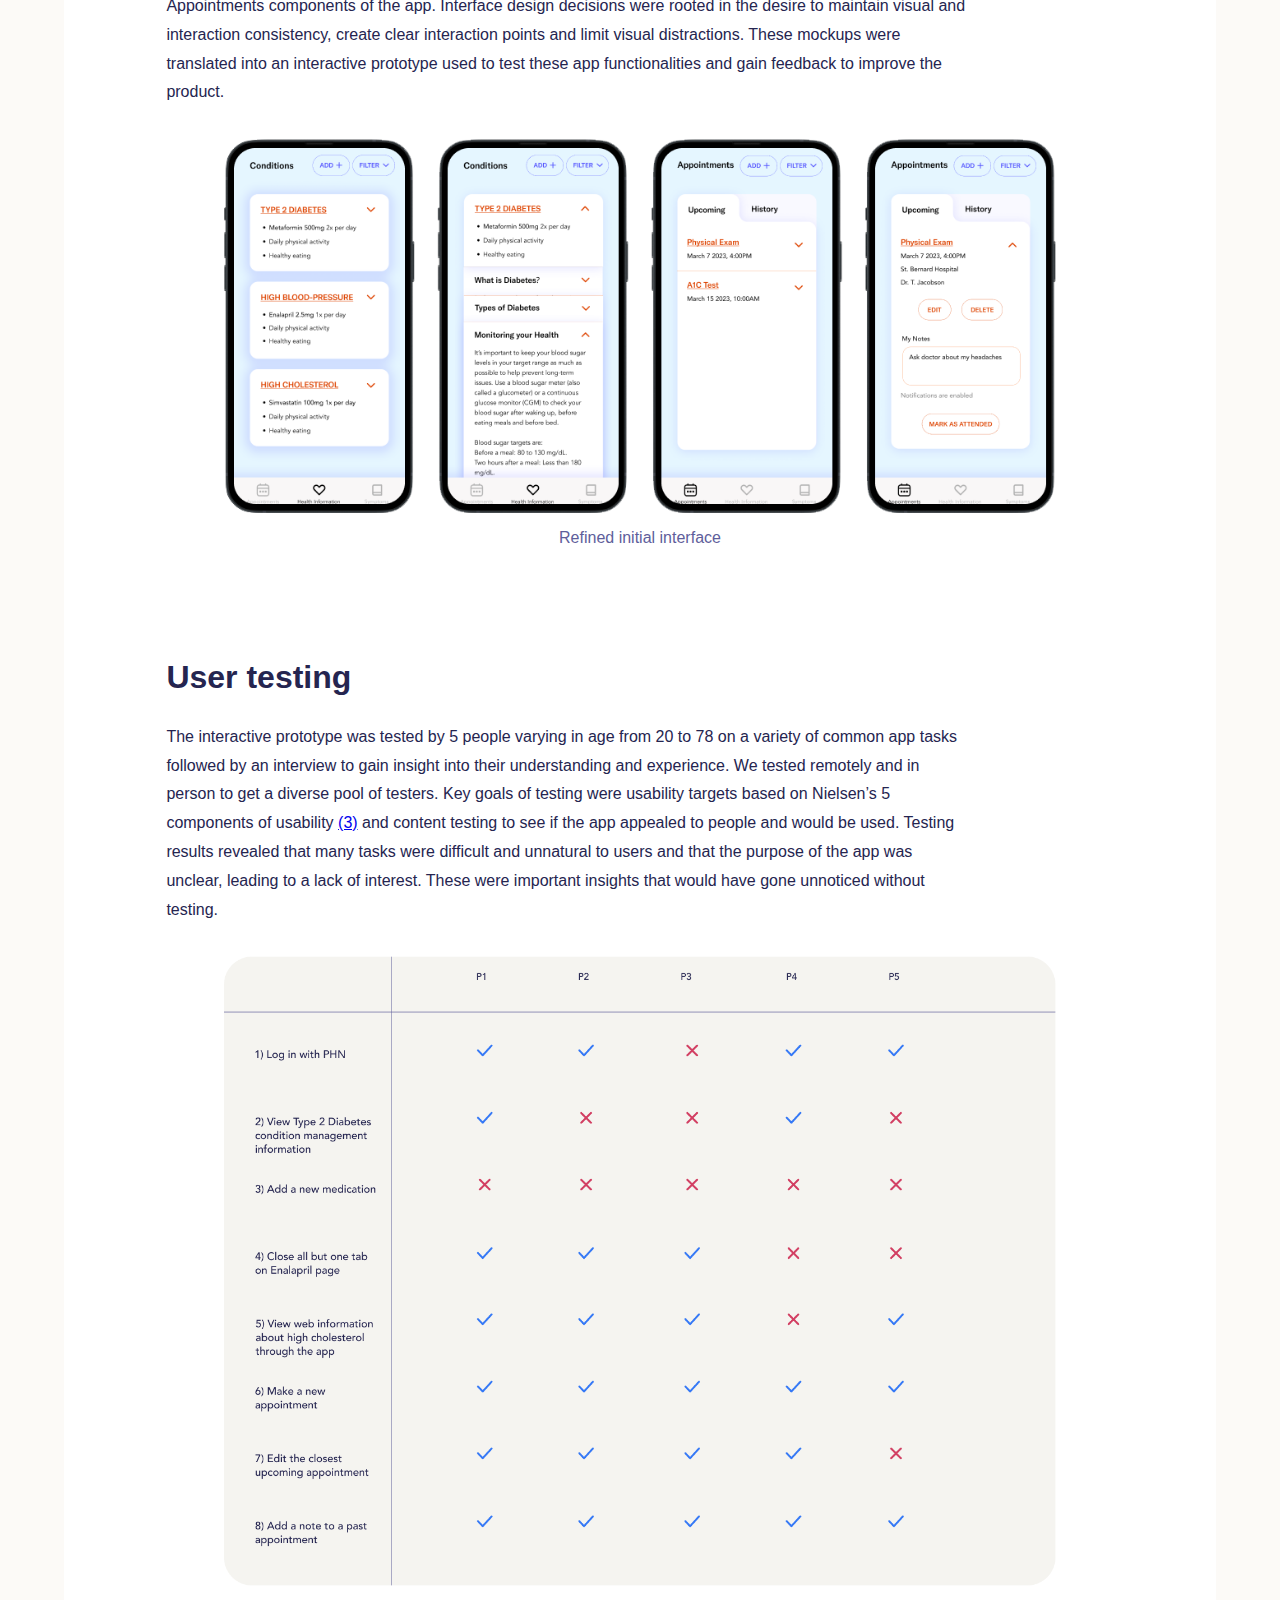
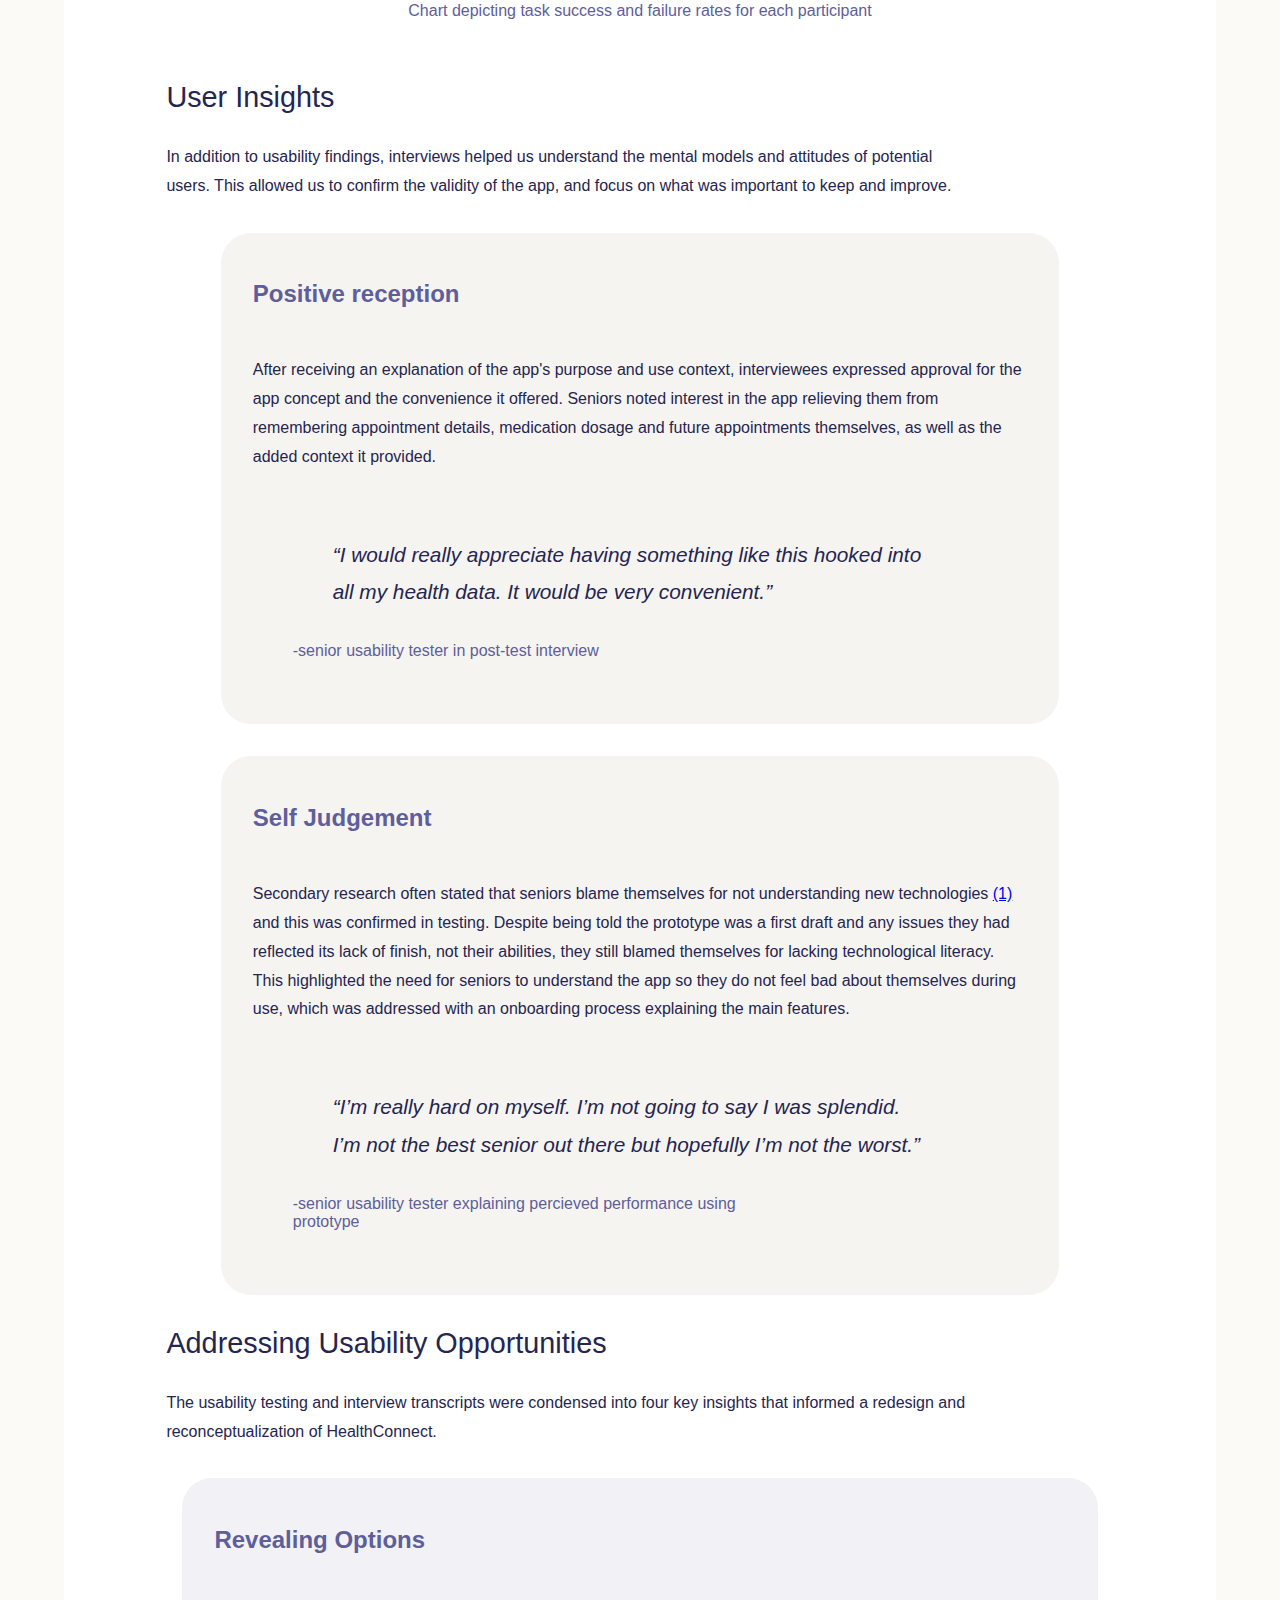
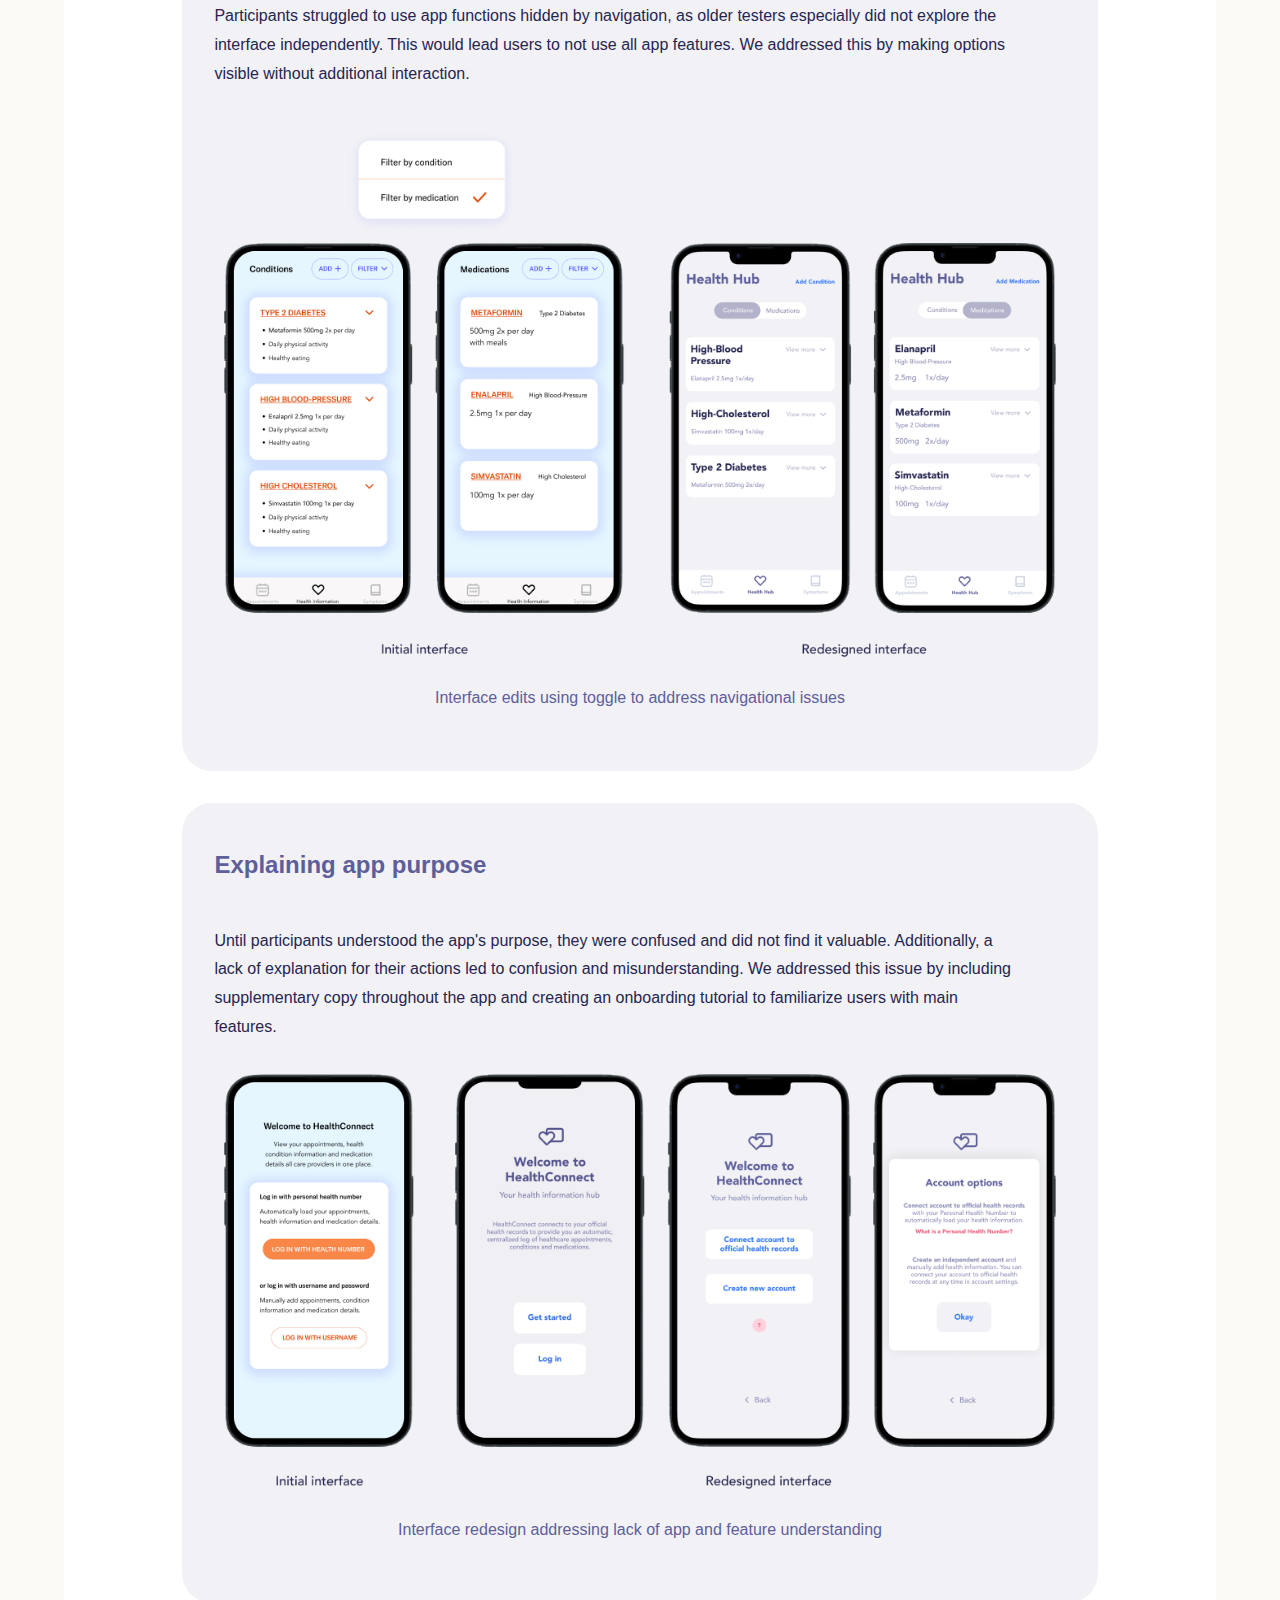
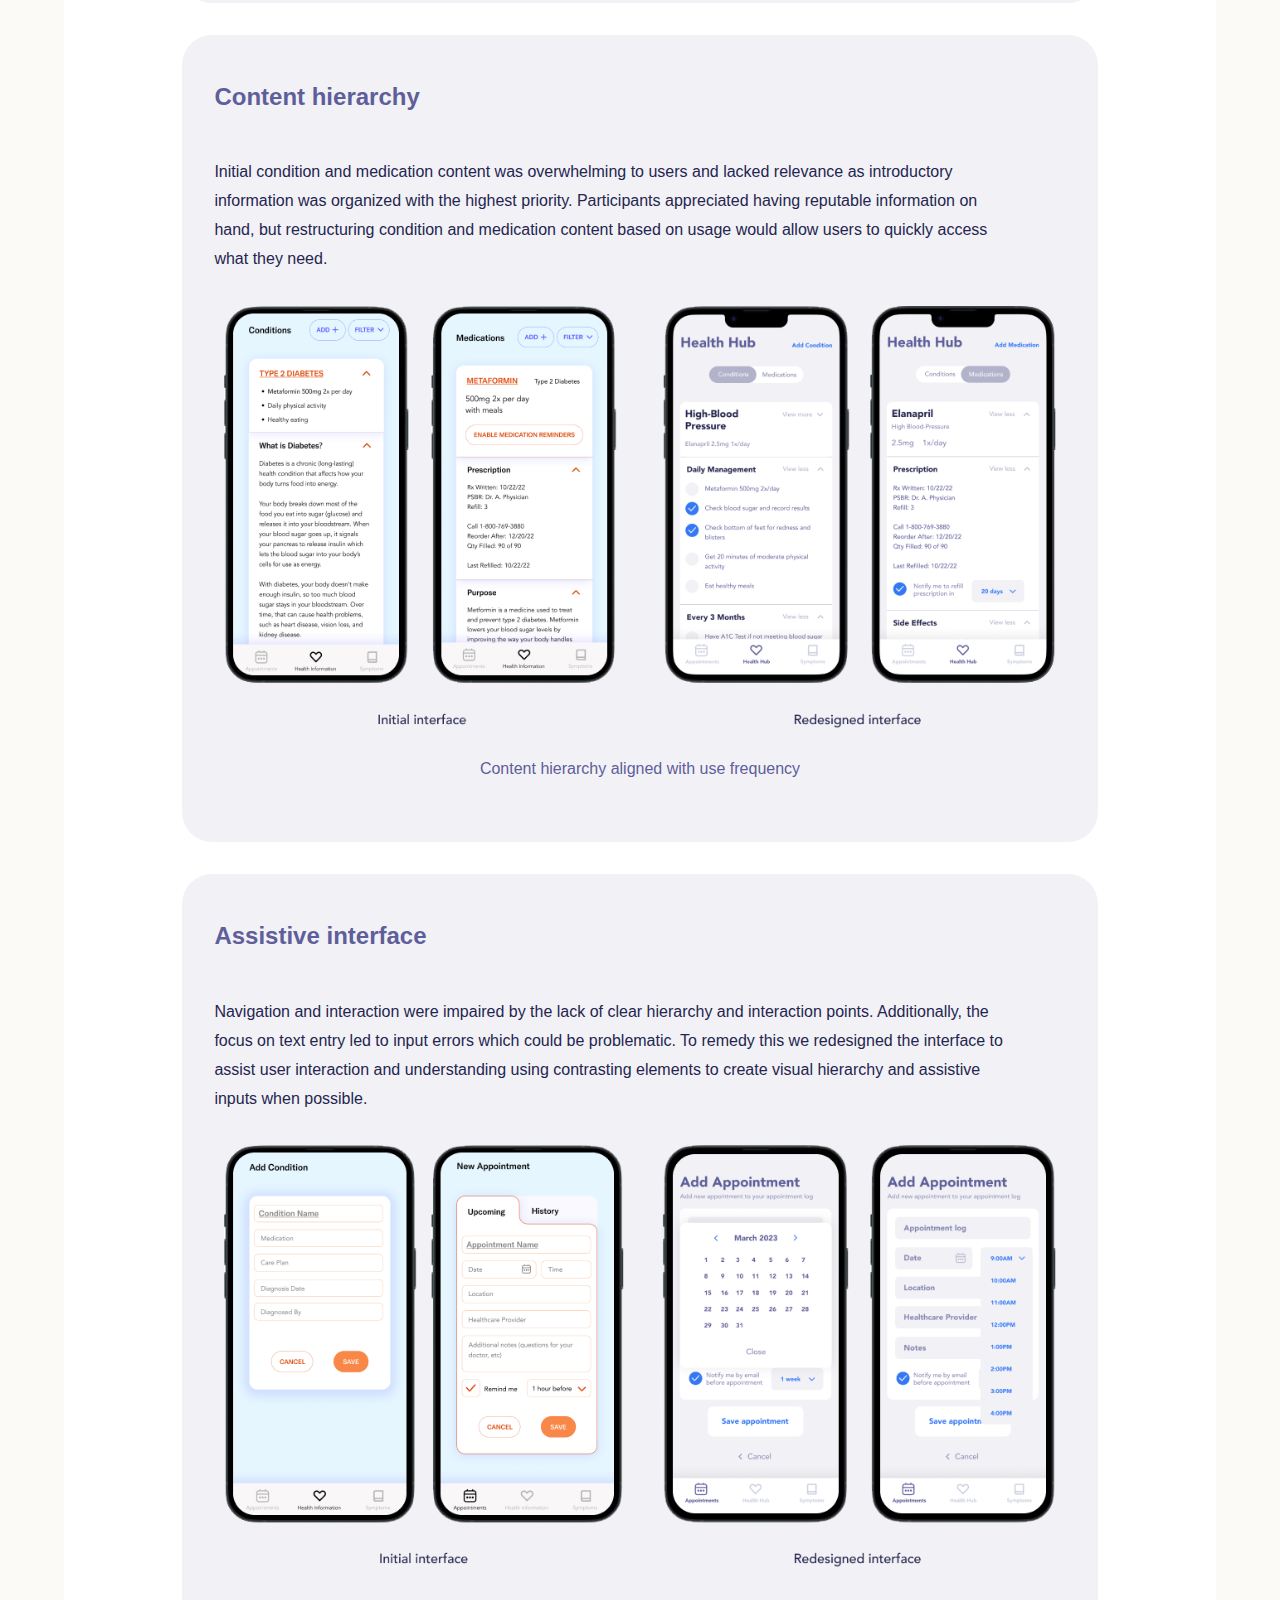
==== commit 2625b4b4: "grammar check" ====
--- a/html/development.html
+++ b/html/development.html
@@ -122,7 +122,7 @@
                                 <p>All interviewees reported their devices as positive additions to their lives, but
                                     many
                                     mentioned
-                                    difficulties using technology due to a lack of accessible explanation or physical
+                                    difficulties using technology due to a lack of accessible explanations or physical
                                     accessibility
                                     constraints.</p>
 
@@ -155,8 +155,8 @@
 
             <section class="bottom-margin-small"> <!-- Goals -->
                 <h3>Identifying goals</h3>
-                <p>In interviews, seniors were asked about goals of technology use, and general goals. We compared
-                    responses to find commonalities among interviewees which were often health related.
+                <p>In interviews, seniors were asked about goals of technology use and general goals. We compared
+                    responses to find commonalities among interviewees which were often health-related.
                 </p>
 
                 <h4>Health Goals</h4>
@@ -170,7 +170,7 @@
 
                     <div class="content-box-item light-tan-bg">
                         <h5>Multi-condition Management</h5>
-                        <p>Interviewees noted health concerns as the biggest challenges in their day to day lives,
+                        <p>Interviewees noted health concerns as the biggest challenges in their day-to-day lives,
                             and shared that they dealt with multiple chronic health conditions with their own
                             medications and care activities.</p>
                     </div>
@@ -184,13 +184,13 @@
                         <h5>Information and Education</h5>
                         <p>Seniors depended on technology to obtain new information as they reported lacking exposure to
                             many others. Interviewees noted anxiety over trusting
-                            online information and struggles deducing what is reputable.</p>
+                            online information and struggles identifying reputable sources.</p>
                     </div>
 
                     <div class="content-box-item light-tan-bg">
                         <h5>Health Tracking</h5>
                         <p>Many interviewees were already comfortable integrating technology into their healthcare
-                            activities and cited health tracking apps as their most used.</p>
+                            activities and cited health-tracking apps as their most used.</p>
                     </div>
                 </div>
 
@@ -231,7 +231,7 @@
                     <h3>Persona creation</h3>
                     <p>Interview data was condensed into two personas of potential app users
                         with different goals motivating
-                        usage. This helped us consider different perspectives and needs of end users throughout concept
+                        usage. This helped us consider the different perspectives and needs of end users throughout concept
                         development while keeping the design domain in mind.</p>
                 </div>
 
@@ -282,8 +282,8 @@
                             </blockquote>
                             <figcaption class="image-caption">Emerson is an active senior who enjoys going on walks with
                                 his
-                                wife and traveling. He
-                                has early stage dementia and cannot remember all the details of his medical
+                                wife and travelling. He
+                                has early-stage dementia and cannot remember all the details of his medical
                                 appointments, which
                                 he worries will lead to negative health outcomes, impairing his active lifestyle.
                             </figcaption>
@@ -306,14 +306,14 @@
                         disease and medication specifics <a href="https://pubmed.ncbi.nlm.nih.gov/30974780/">(1)</a>. We
                         created three app concepts focused on promoting independent living and health, but pursued the
                         one
-                        centralizing health data due to its mapping to user research and large estimated benefits to the
+                        centralizing health data due to its connection to user research and large estimated benefits to the
                         target audience of seniors aging in place.
                     </p>
                 </div>
 
                 <section class="bottom-margin-small">
                     <h3>Initial iterations</h3>
-                    <p>Initial exploration of the HealthConnect concept included mapping the user flow through the app,
+                    <p>Initial exploration of the HealthConnect concept included mapping the user flow through the app
                         and applying our personas to identify different usage scenarios. This allowed us to understand
                         the unique
                         user needs at different points in the app.</p>
@@ -395,7 +395,7 @@
                         the
                         app, which is connecting and viewing health records and appointments, first. Other features
                         could be
-                        added later in future updates, but it was critical that the principal functions were smooth and
+                        added later in future updates, but the principal functions needed to be smooth and
                         usable to ensure the app satisfied user and developer goals.</p>
                 </section>
 
@@ -476,15 +476,15 @@
 
         <section id="user-testing" class="bottom-margin section-wrapper"> <!-- User Testing -->
             <h2>User testing</h2>
-            <p>The interactive prototype was tested by 5 people varying in ages from 20 to 78 on a variety of common
+            <p>The interactive prototype was tested by 5 people varying in age from 20 to 78 on a variety of common
                 app tasks followed by an interview to gain insight into their understanding and experience. We
-                tested remotely and in-person to get a diverse pool of testers. Key goals of testing were usability
+                tested remotely and in person to get a diverse pool of testers. Key goals of testing were usability
                 targets based on Nielsen’s 5 components of usability <a
                     href="https://www.nngroup.com/articles/usability-101-introduction-to-usability/">(3)</a> and
                 content testing to see if the app
                 appealed to people and would be used. Testing results revealed that many tasks were difficult and
-                unnatural to users, and that the purpose
-                of the app was unclear, leading to lack of interest. These were important insights that would have
+                unnatural to users and that the purpose
+                of the app was unclear, leading to a lack of interest. These were important insights that would have
                 gone unnoticed without testing.</p>
 
             <div class="image-wrapper">
@@ -509,9 +509,9 @@
                 <div class="content-box inner-section-wrapper bottom-margin-small">
                     <div class="content-box-item  light-tan-bg">
                         <h4>Positive reception</h4>
-                        <p>After explanation of the app purpose and use context, interviewees expressed approval for the
+                        <p>After receiving an explanation of the app's purpose and use context, interviewees expressed approval for the
                             app
-                            concept and the convenience it offered. Seniors notes interest in the app relieving them
+                            concept and the convenience it offered. Seniors noted interest in the app relieving them
                             from
                             remembering appointment details, medication dosage and future appointments themselves, as
                             well
@@ -533,20 +533,18 @@
 
                     <div class="content-box-item  light-tan-bg">
                         <h4>Self Judgement</h4>
-                        <p>Secondary research often stated that seniors blame themselves for lack of understanding of
-                            new
+                        <p>Secondary research often stated that seniors blame themselves for not understanding new
                             technologies <a href="https://pubmed.ncbi.nlm.nih.gov/30974780/">(1)</a> and this was
                             confirmed
                             in
                             testing. Despite being told the prototype was a first draft and any issues they had
                             reflected
                             its
-                            lack of finish, not their abilities, they still blamed themselves for lack of technological
+                            lack of finish, not their abilities, they still blamed themselves for lacking technological
                             literacy. This highlighted the need for seniors to understand the app so they do not feel
                             bad
                             about
-                            themselves during use, which was addressed with an onboarding process explaining main app
-                            features.
+                            themselves during use, which was addressed with an onboarding process explaining the main features.
                         </p>
 
                         <figure>
@@ -599,11 +597,11 @@
 
                     <div class="content-box-item  tint-blue-bg">
                         <h4>Explaining app purpose</h4>
-                        <p>Until participants understood the app purpose, they were confused and did not find it
+                        <p>Until participants understood the app's purpose, they were confused and did not find it
                             valuable.
                             Additionally, a lack of explanation for their actions led to confusion and misunderstanding.
                             We
-                            addressed this issues by including supplementary copy throughout the app and creating an
+                            addressed this issue by including supplementary copy throughout the app and creating an
                             onboarding
                             tutorial to familiarize users with main features.</p>
 
@@ -622,7 +620,7 @@
                     <div class="content-box-item  tint-blue-bg">
                         <h4>Content hierarchy</h4>
                         <p>Initial condition and medication content was overwhelming to users and lacked relevance as
-                            introductory information was organized with highest priority. Participants appreciated
+                            introductory information was organized with the highest priority. Participants appreciated
                             having
                             reputable information on hand, but restructuring condition and medication content based on
                             usage
@@ -642,7 +640,7 @@
 
                     <div class="content-box-item  tint-blue-bg">
                         <h4>Assistive interface</h4>
-                        <p>Navigation and interaction was impaired by the lack of clear hierarchy and interaction
+                        <p>Navigation and interaction were impaired by the lack of clear hierarchy and interaction
                             points.
                             Additionally, the focus on text entry led to input errors which could be problematic. To
                             remedy
@@ -669,9 +667,8 @@
                             research
                             confirmed that the main factor impeding seniors’ technology use is the lack of clear
                             explanations tailored to them. <a href="https://pubmed.ncbi.nlm.nih.gov/30974780/">(1)</a>
-                            Considering the self-blaming discovered in research and user testing, ensuring app
-                            understanding
-                            through an accessible onboarding process was crutial to build app understanding.</p>
+                            Considering the self-blaming discovered in research and user testing, ensuring potential users understand the app
+                            through an accessible onboarding process was crucial to ensuring app uptake.</p>
 
                         <div class="image-wrapper">
                             <figure class="image-caption-box">
@@ -702,7 +699,7 @@
                     medication information, and the Appointments log which displays upcoming and past appointments.</p>
                 <p>With HealthConnect, patients can view condition and medication information,
                     view upcoming appointments and revisit past appointment notes and guidance. This allows you to keep
-                    track of health information, and promotes prolonged health and reduced anxiety caused by unknowns
+                    track of health information and promotes prolonged health and reduced anxiety caused by unknowns
                     and
                     memory stress.</p>
             </div>
@@ -783,7 +780,7 @@
 
                         <div class="feature-item-text">
                             <h4>Manage and refer to appointment records</h4>
-                            <p>Appointments are listed chronoligically, and can be added and edited through the app.
+                            <p>Appointments are listed chronologically, and can be added and edited through the app.
                                 Patients can also add reminder notes to share with their doctor and view summaries of
                                 past
                                 appointments for guidance and care advice.</p>
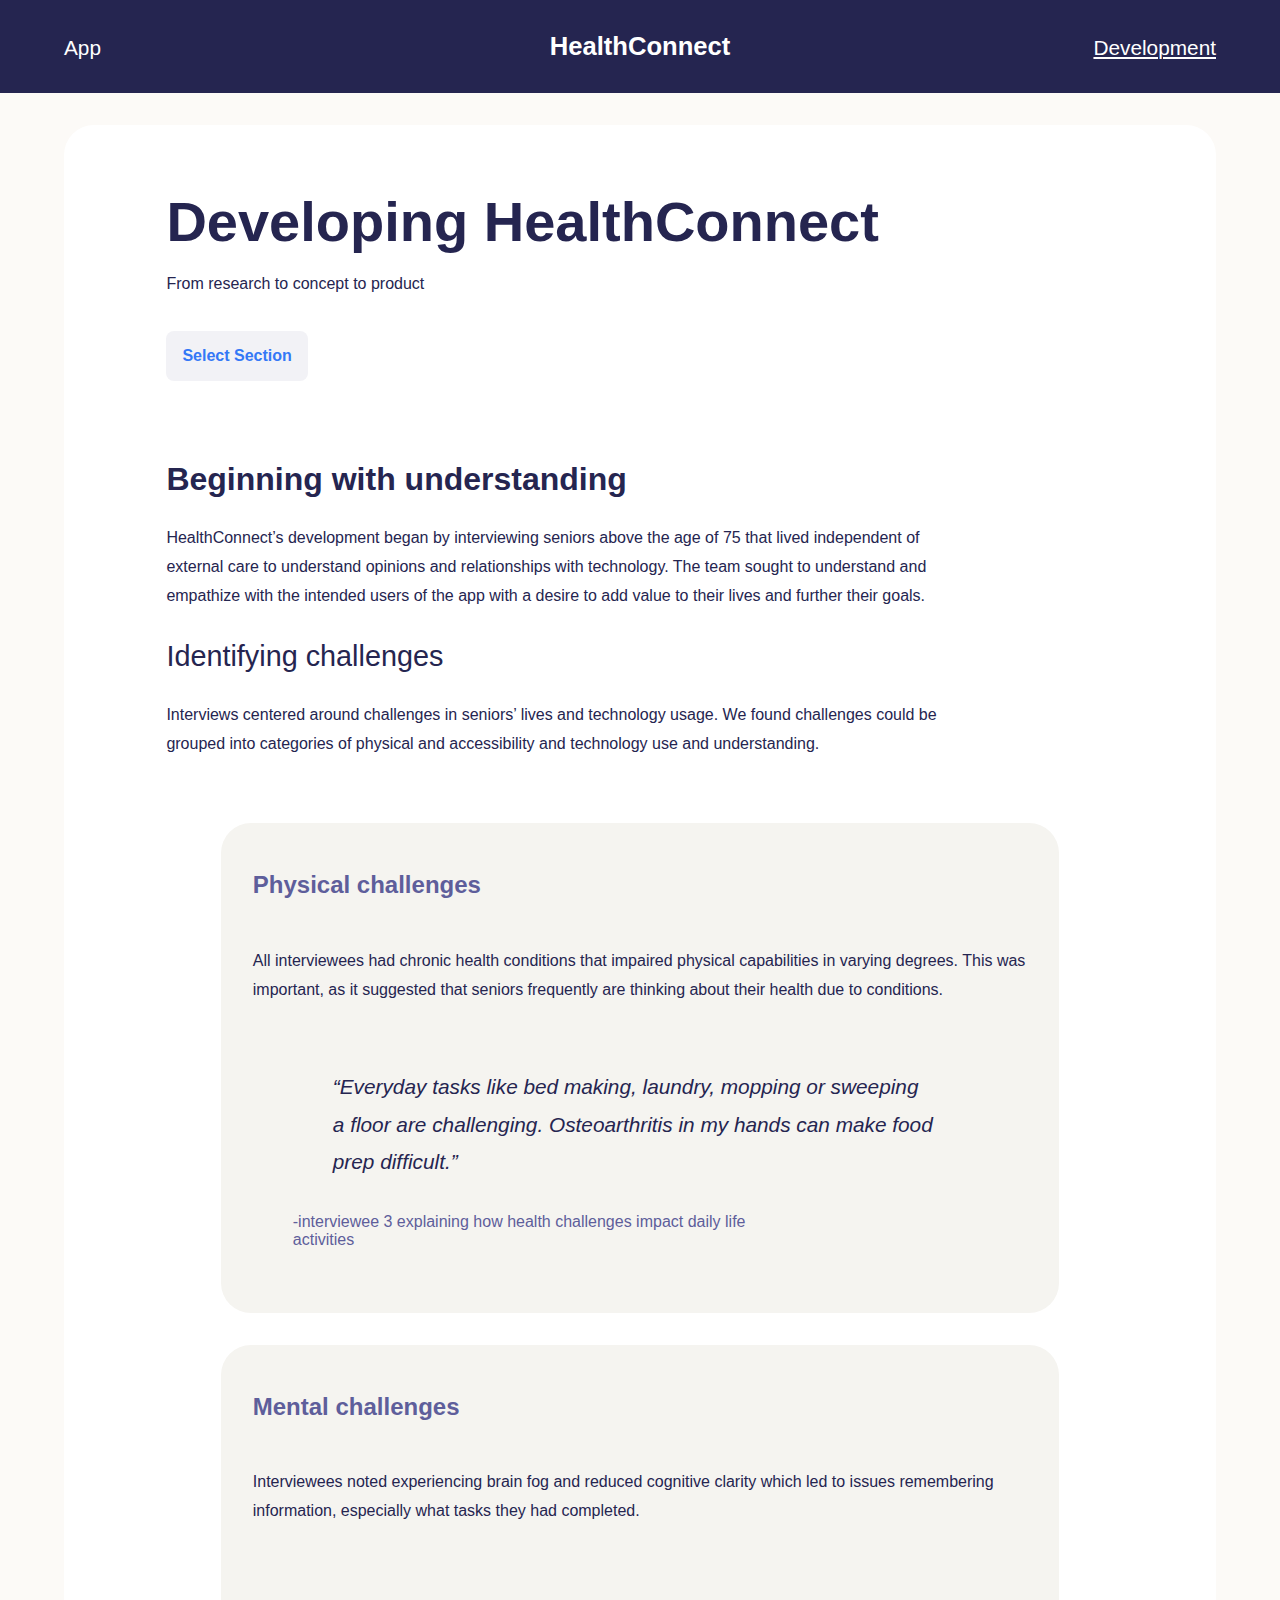
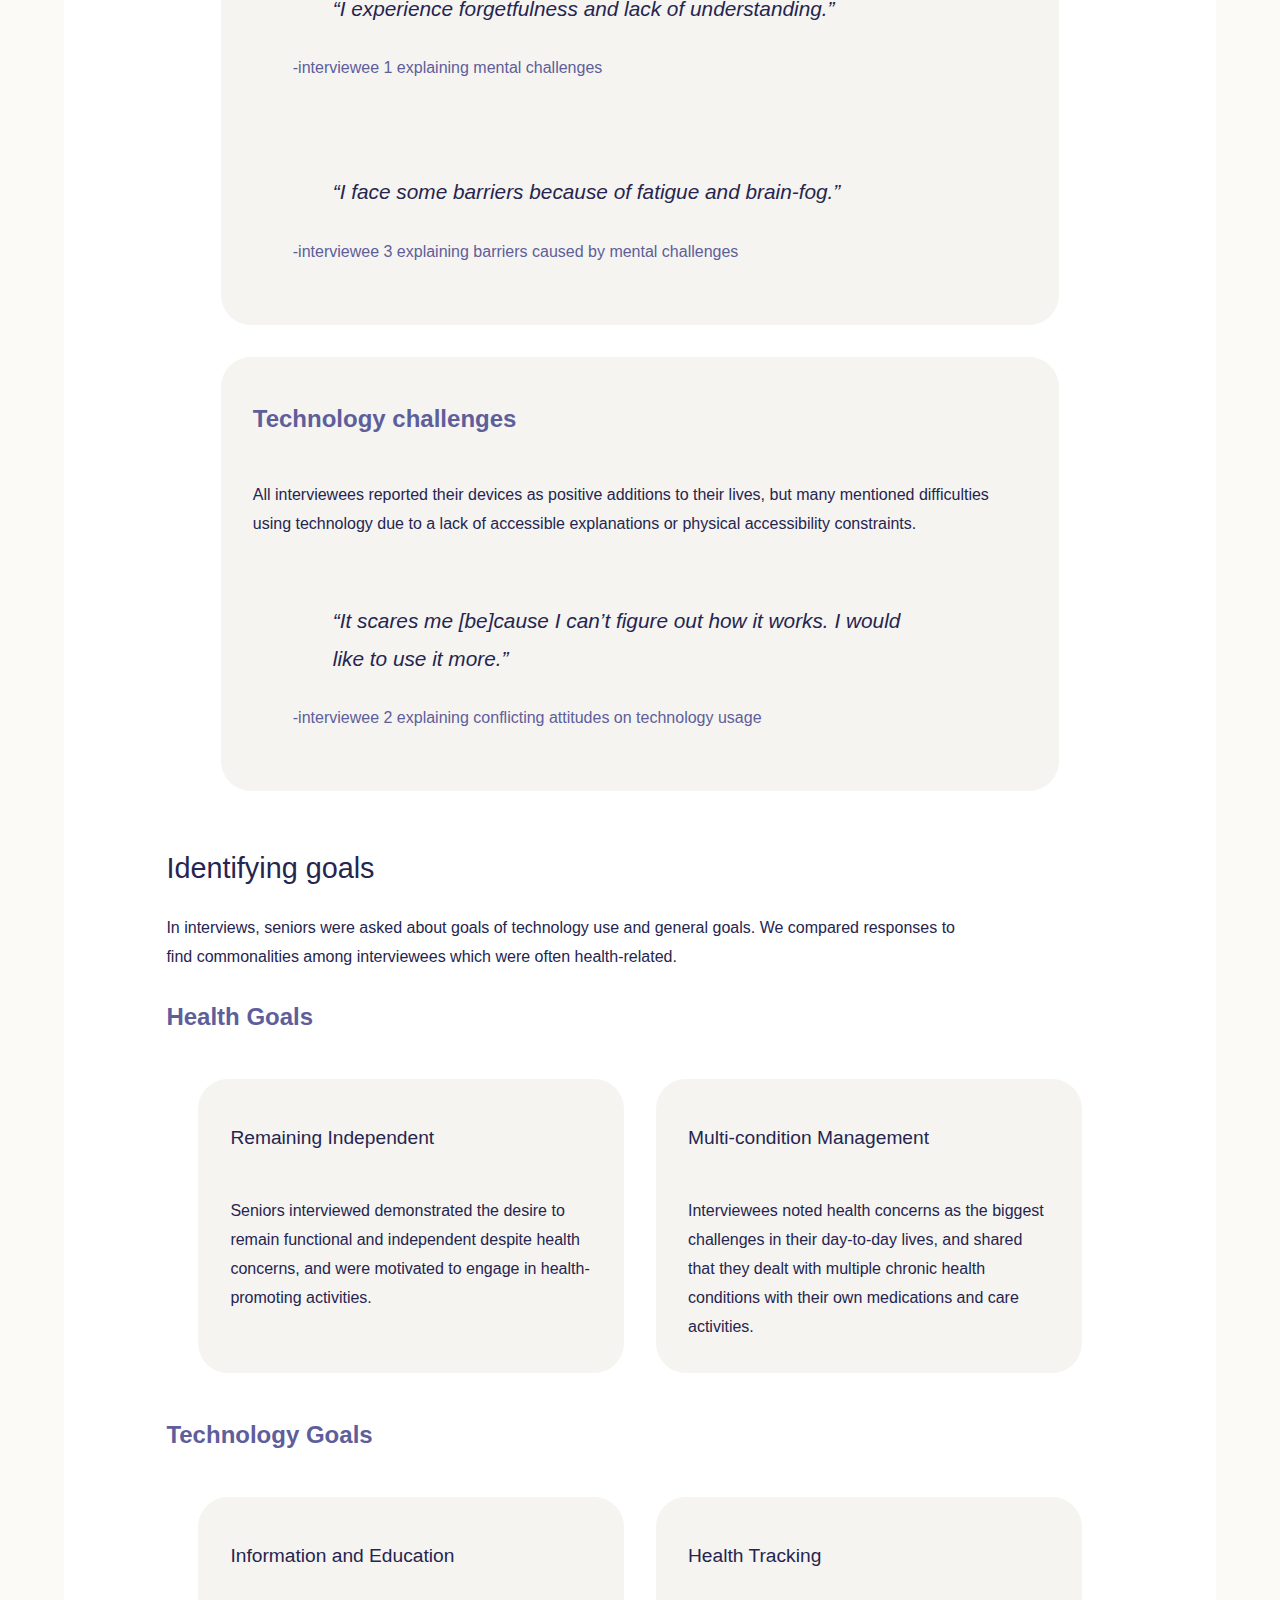
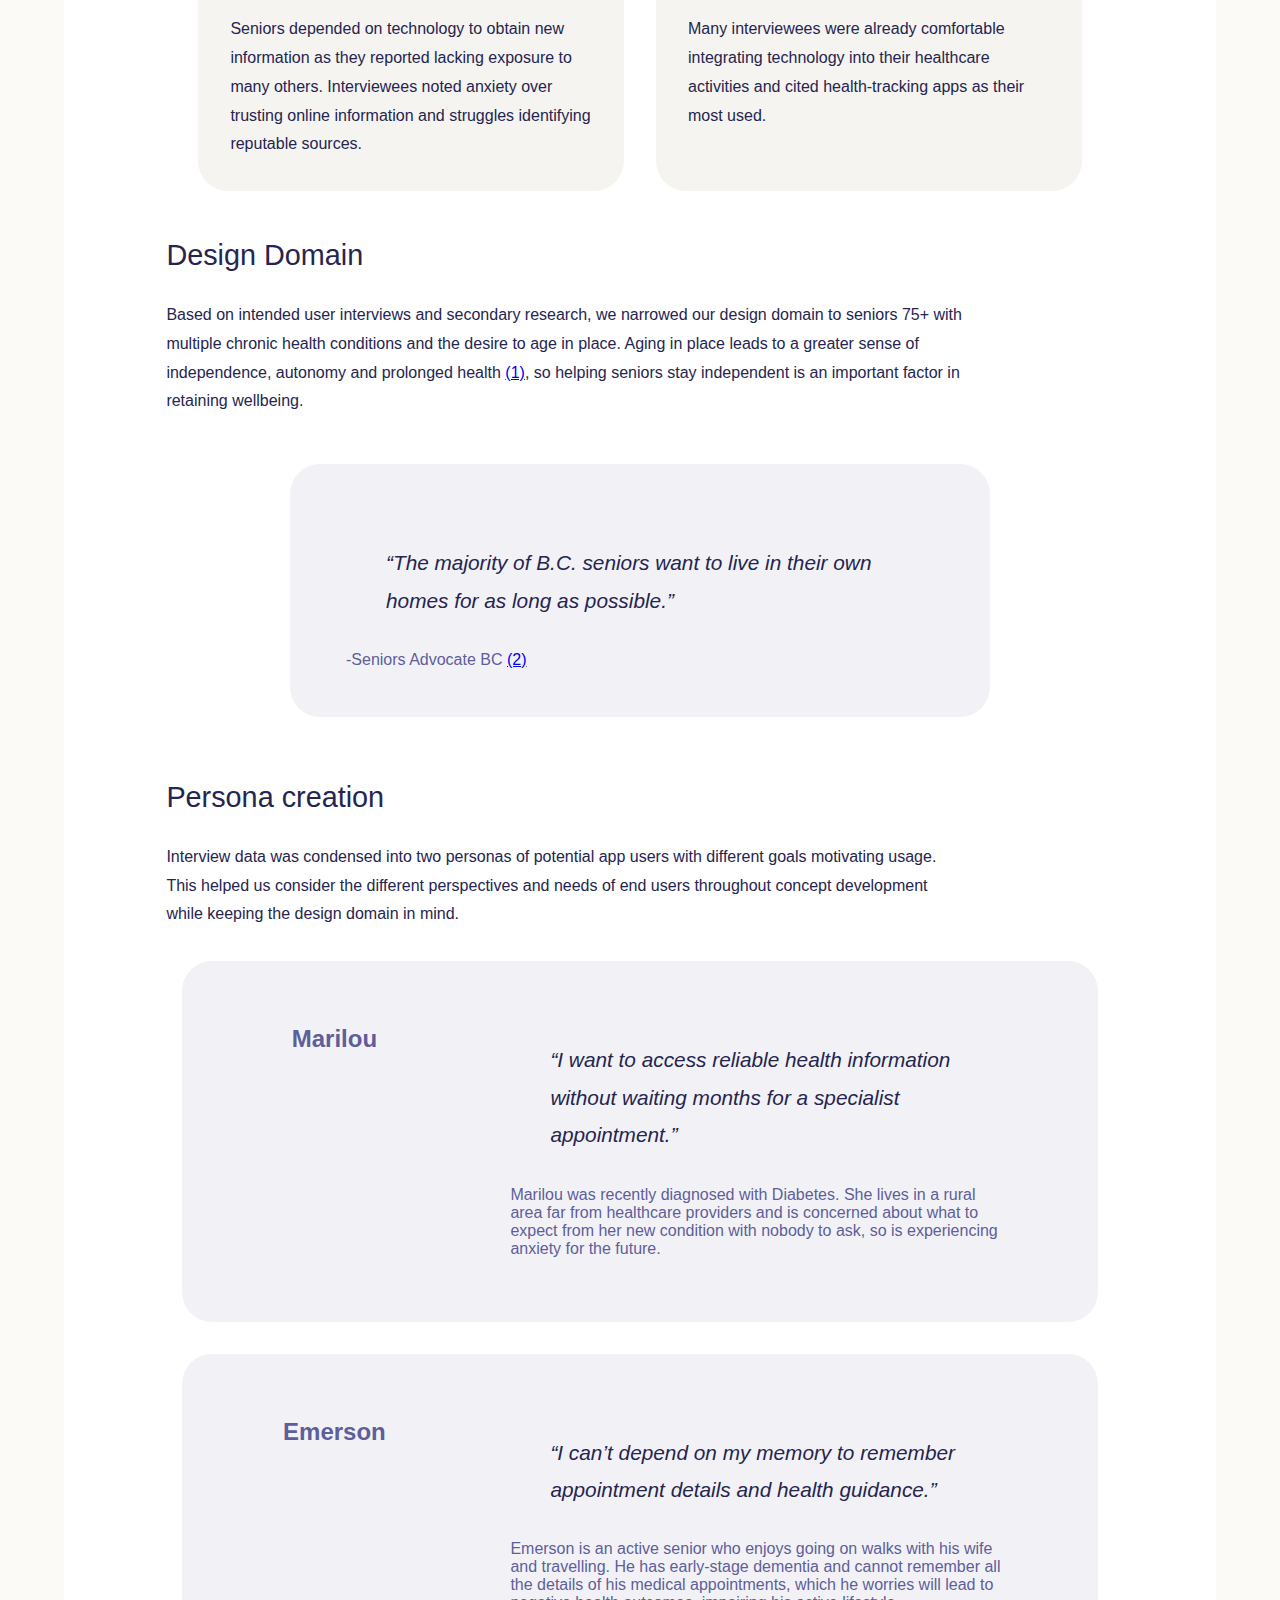
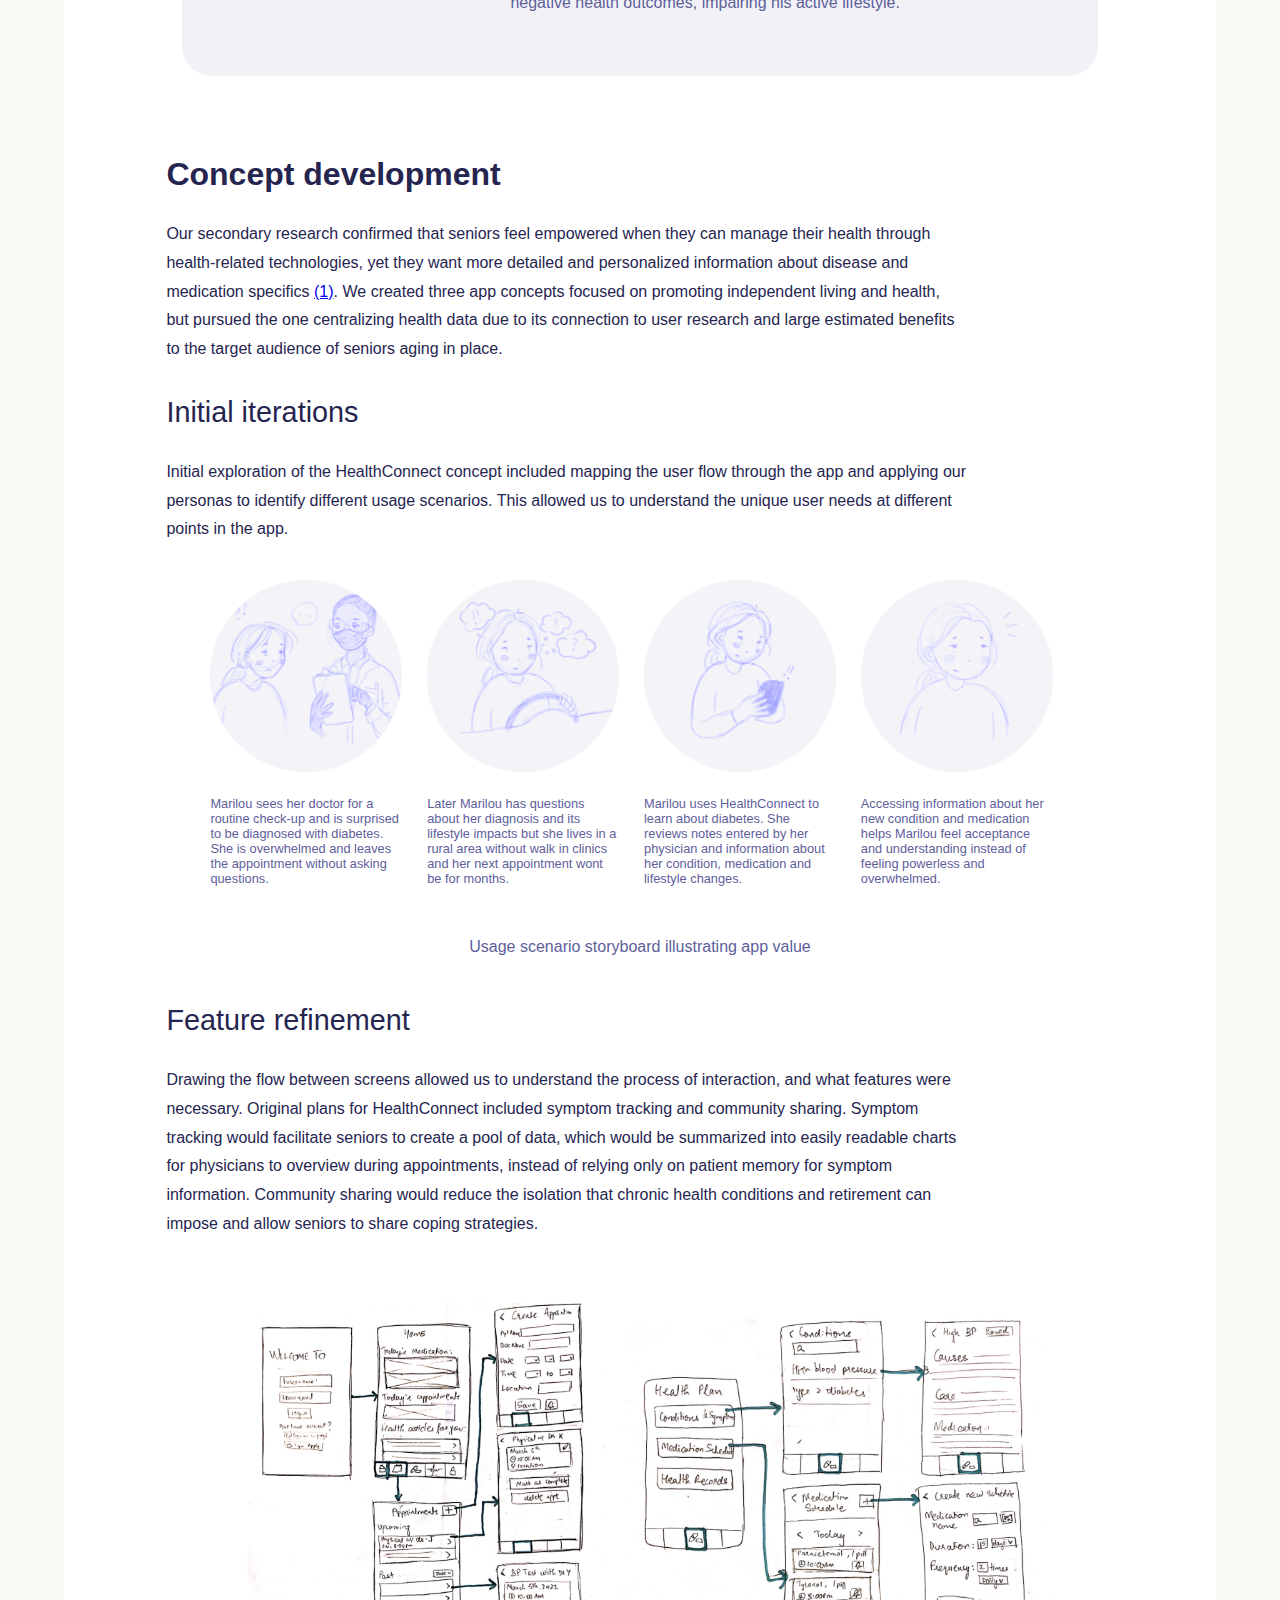
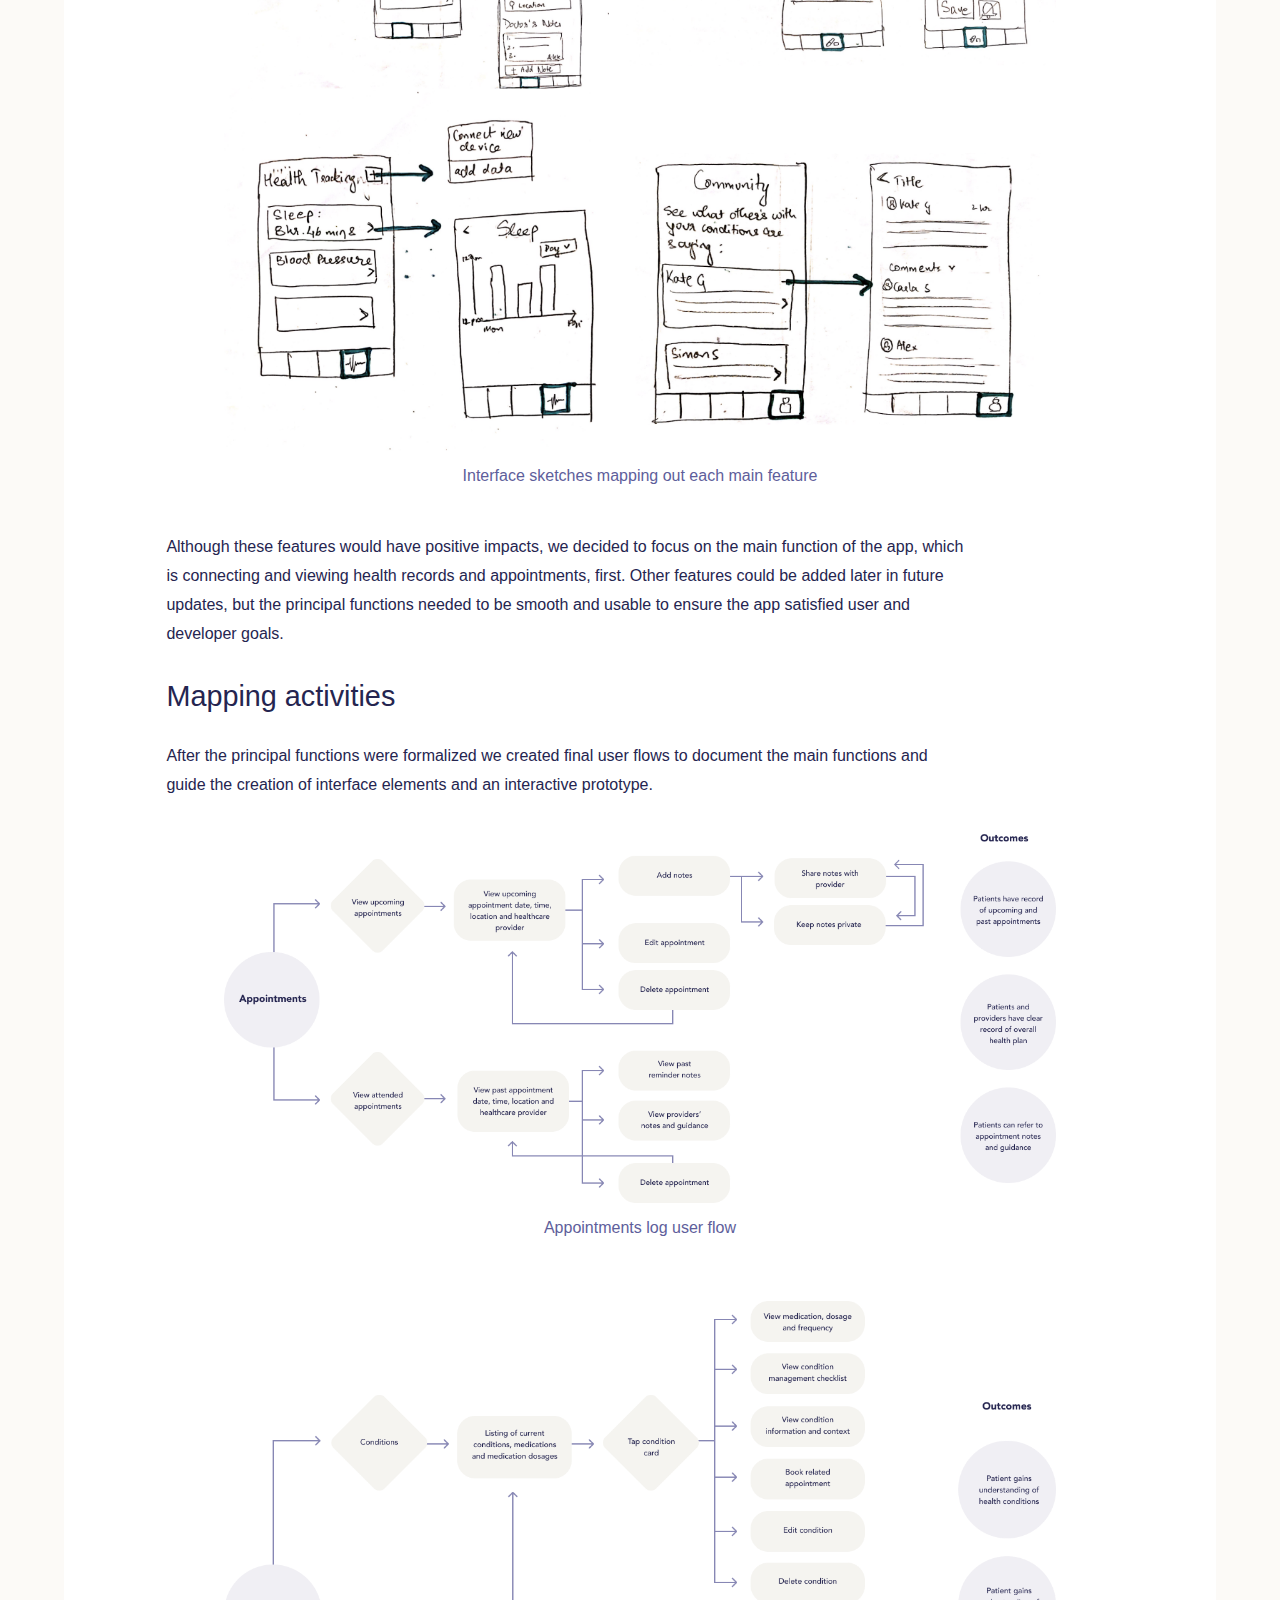
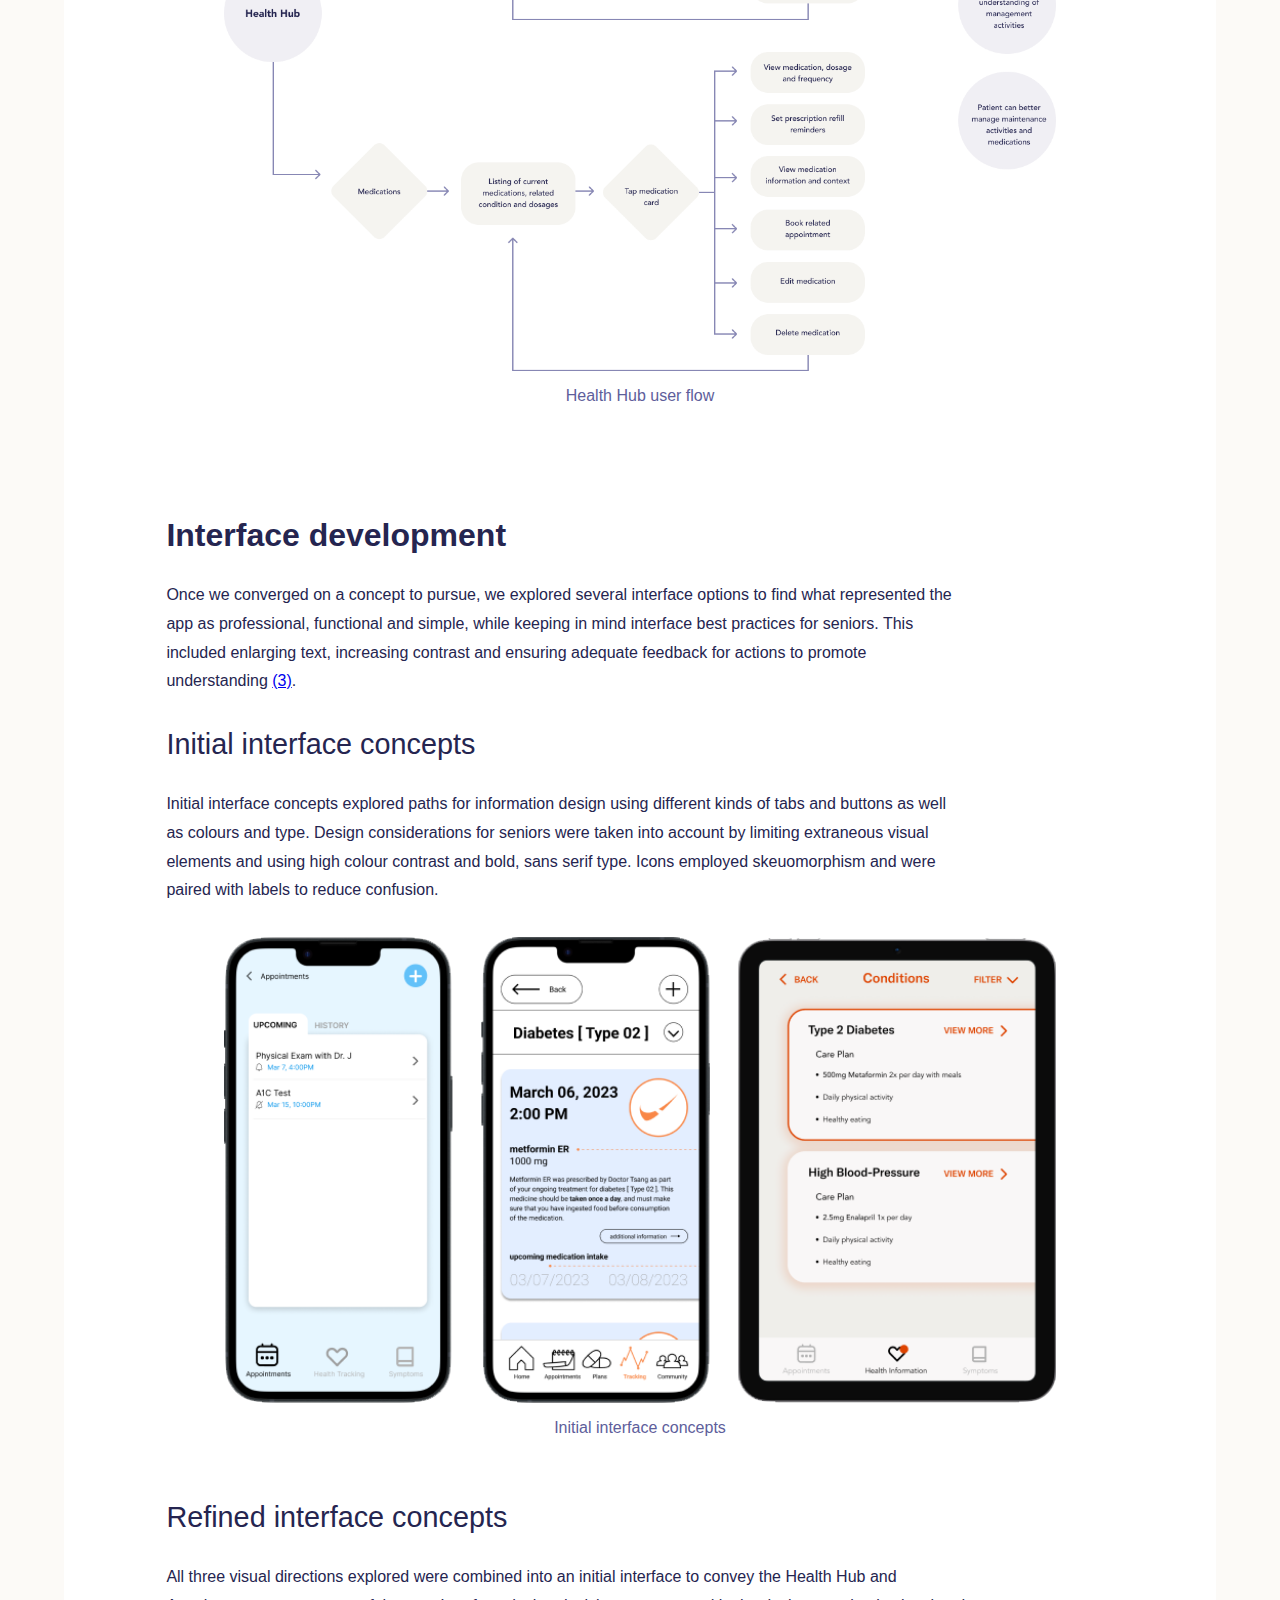
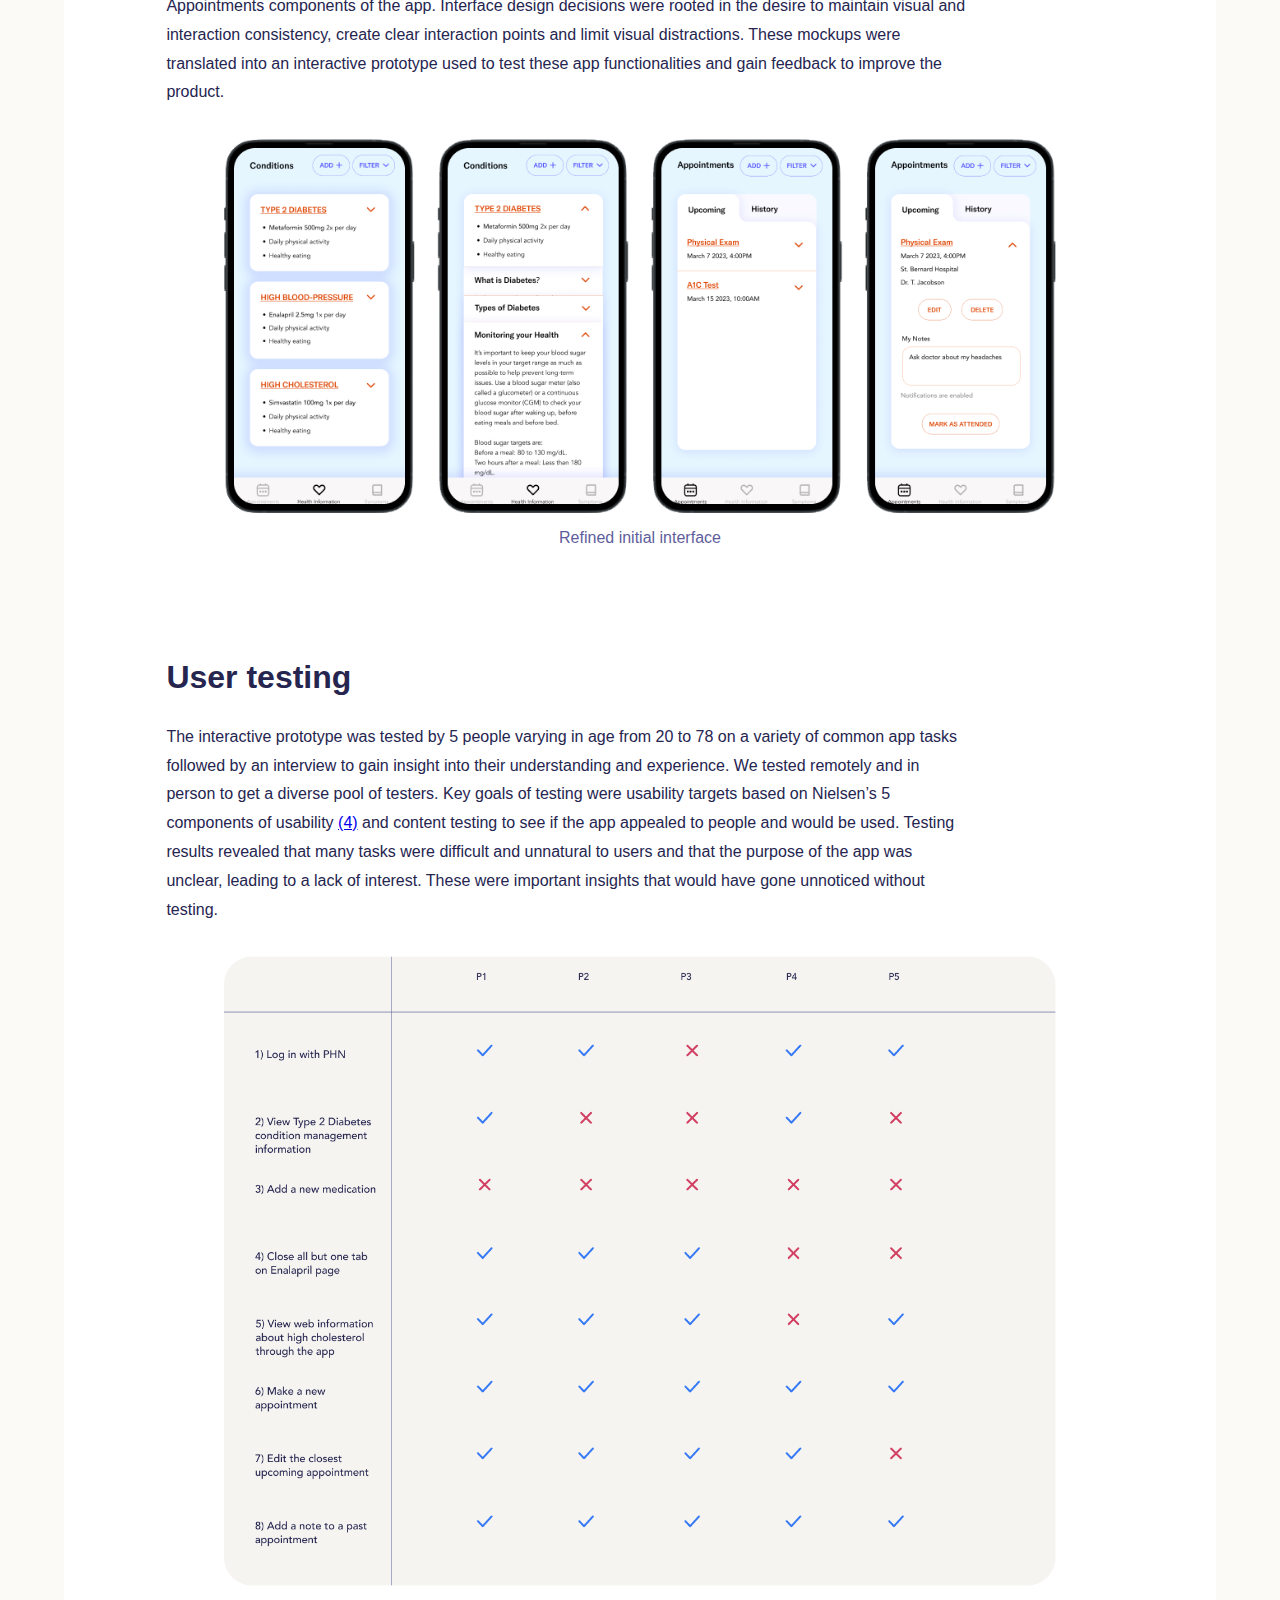
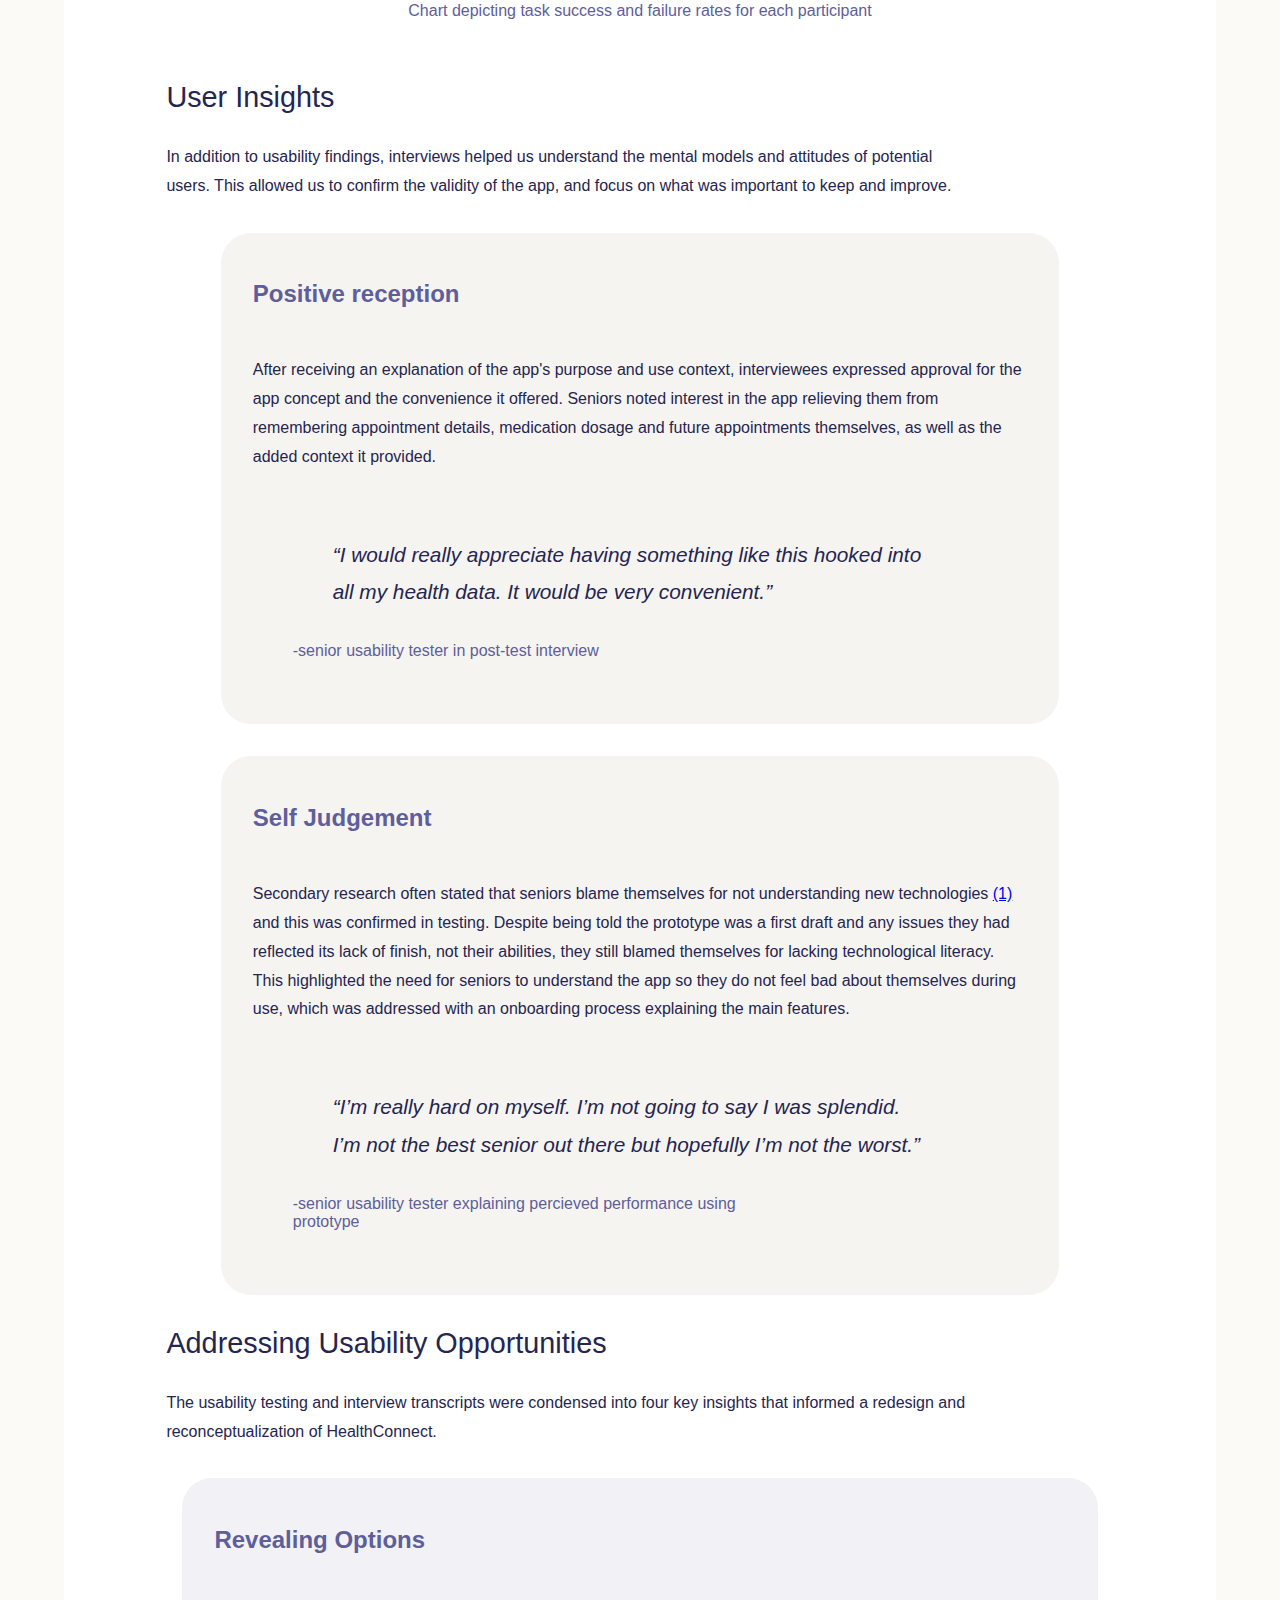
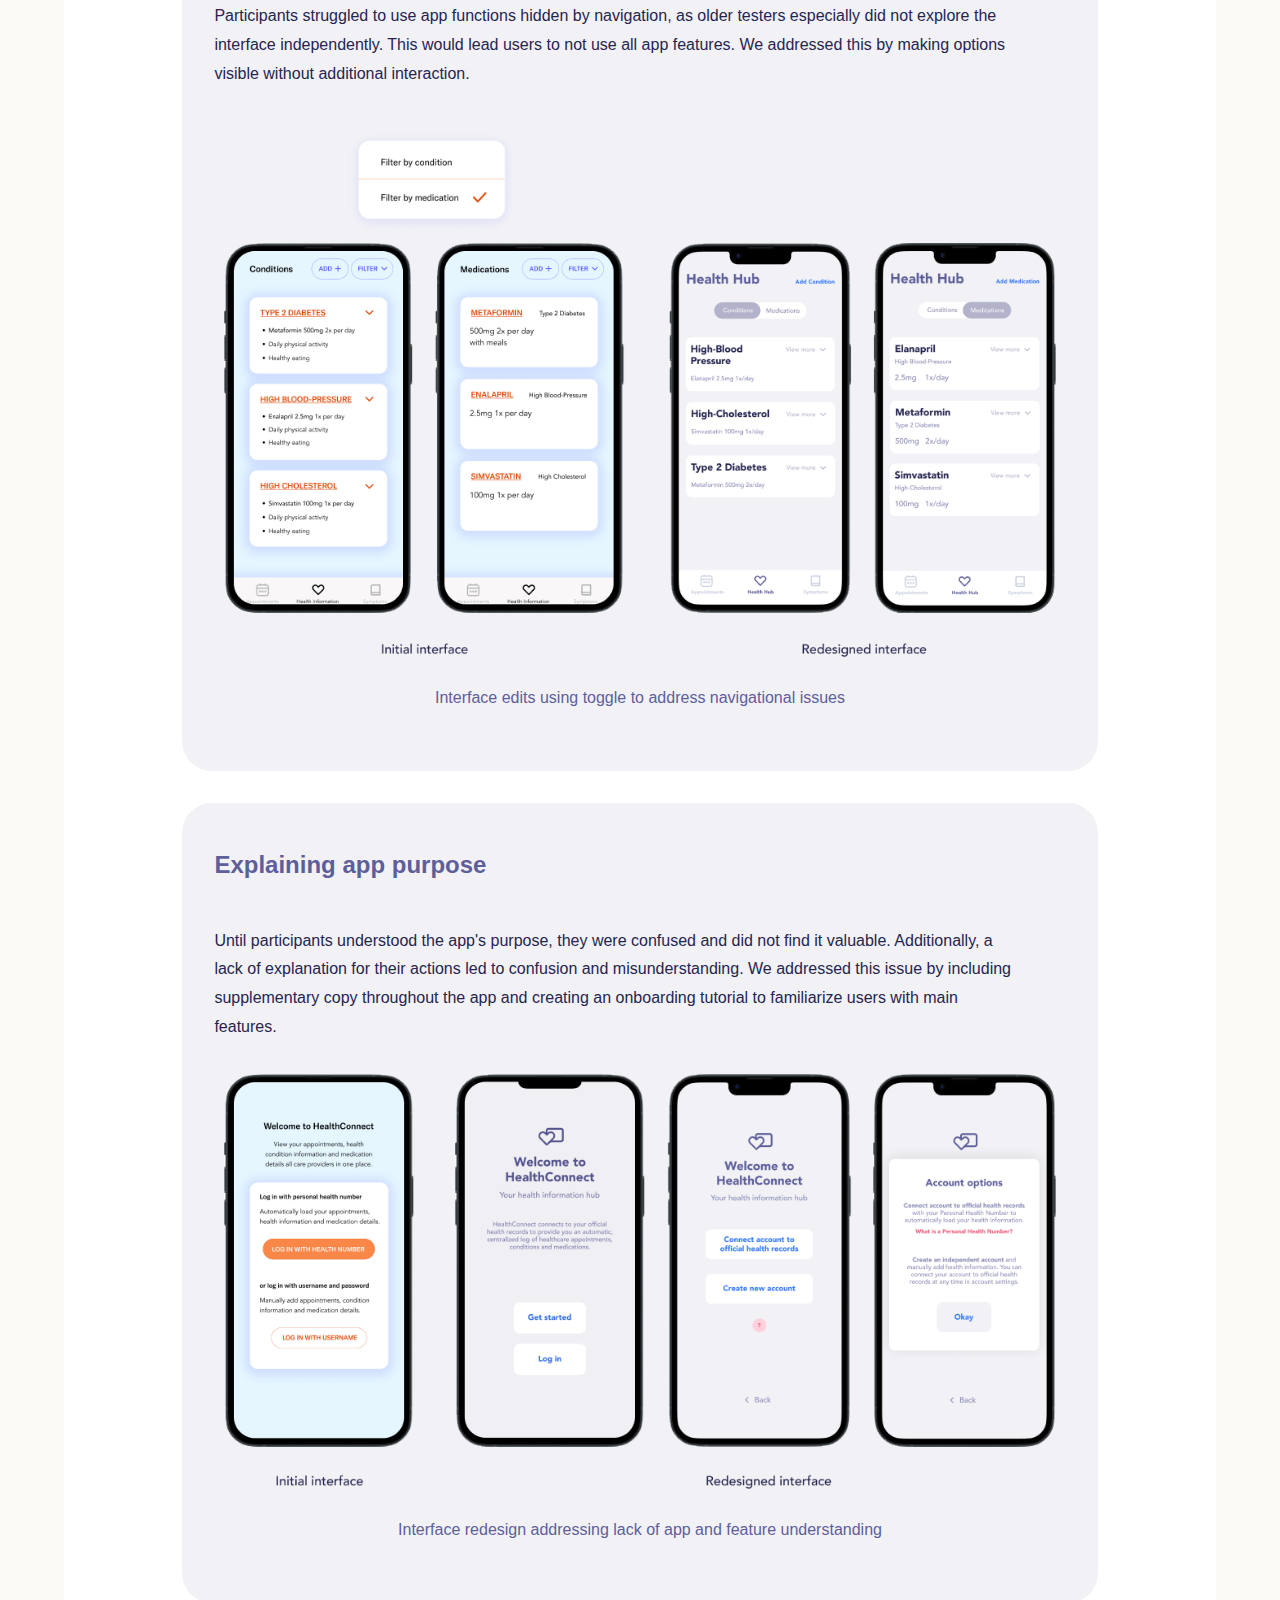
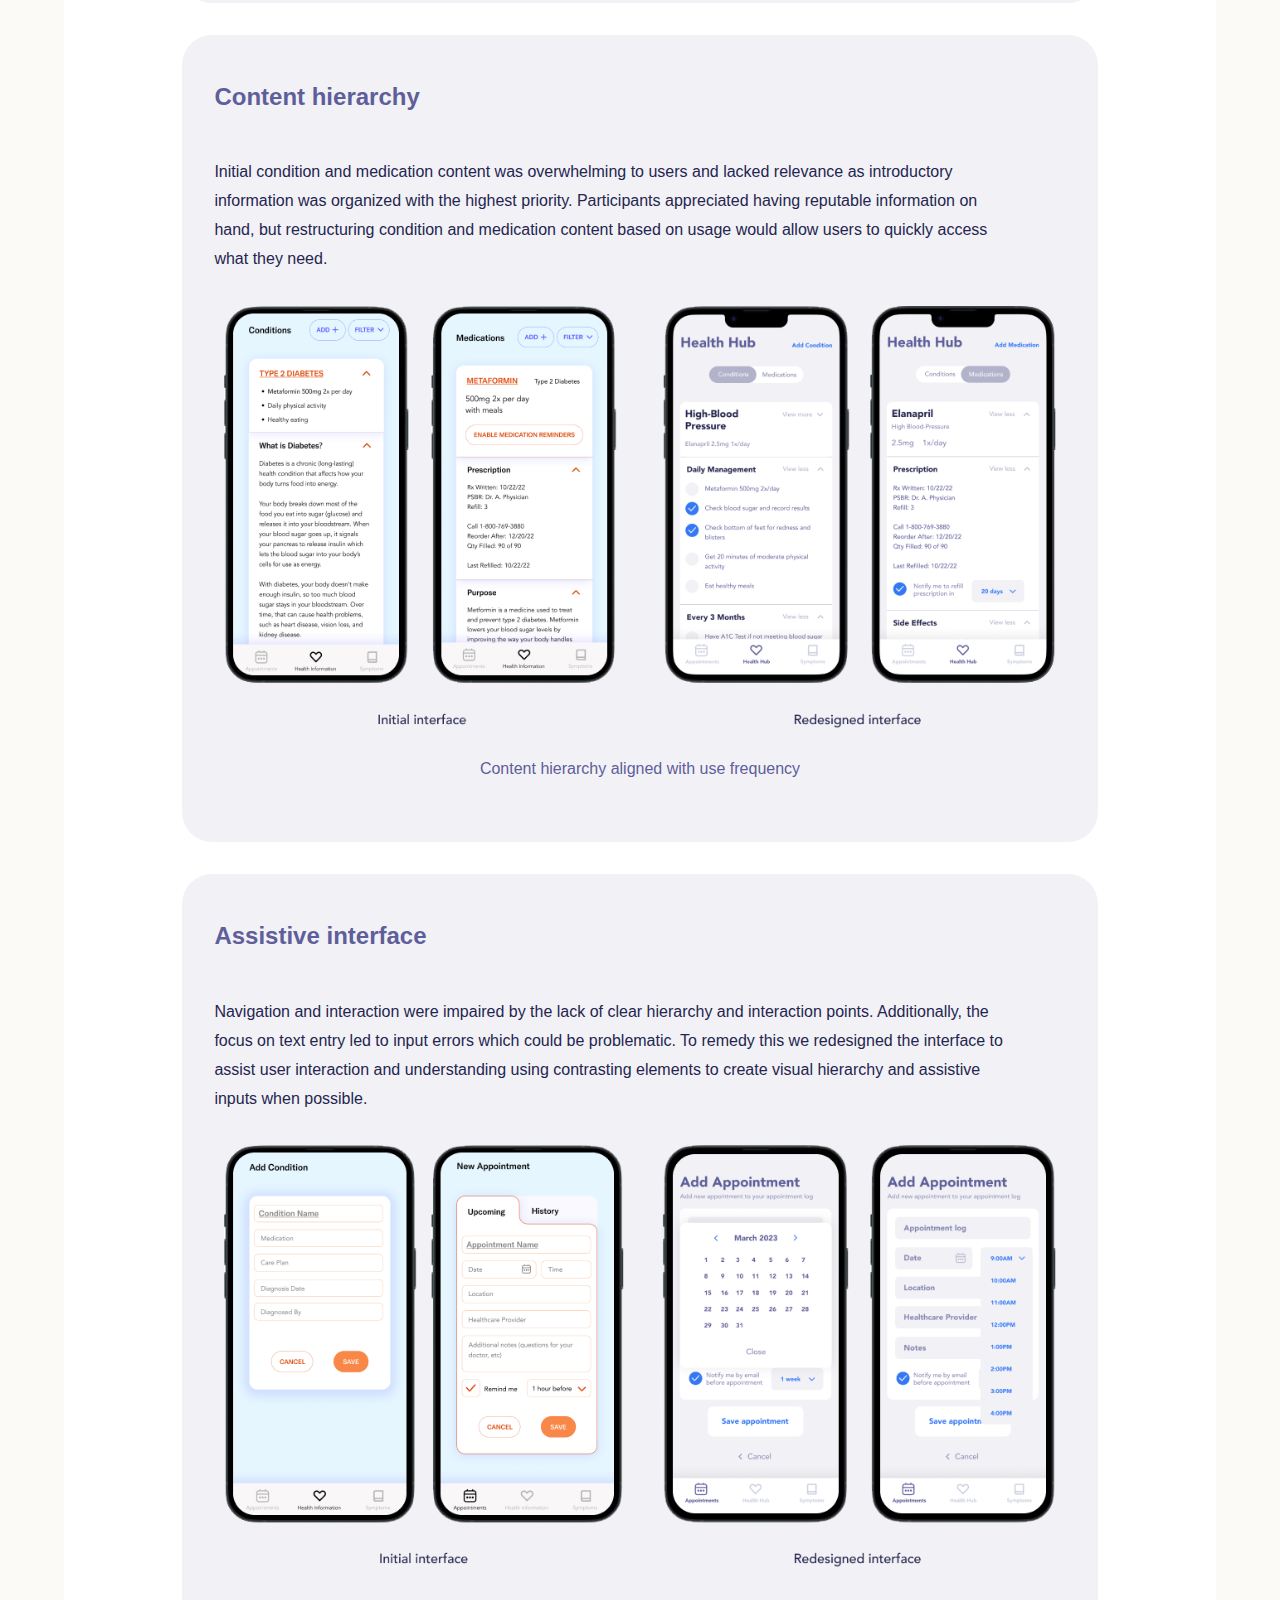
==== commit 4a05b502: "citation check" ====
--- a/html/development.html
+++ b/html/development.html
@@ -429,7 +429,7 @@
                         represented the app as professional, functional and simple, while keeping in mind interface best
                         practices for seniors. This included enlarging text, increasing contrast and ensuring adequate
                         feedback for actions to promote understanding <a
-                            href=" https://eldertech.org/ui-design-best-practices-for-seniors/">(2)</a>.</p>
+                            href=" https://eldertech.org/ui-design-best-practices-for-seniors/">(3)</a>.</p>
                 </div>
 
                 <section class="bottom-margin-small">
@@ -480,7 +480,7 @@
                 app tasks followed by an interview to gain insight into their understanding and experience. We
                 tested remotely and in person to get a diverse pool of testers. Key goals of testing were usability
                 targets based on Nielsen’s 5 components of usability <a
-                    href="https://www.nngroup.com/articles/usability-101-introduction-to-usability/">(3)</a> and
+                    href="https://www.nngroup.com/articles/usability-101-introduction-to-usability/">(4)</a> and
                 content testing to see if the app
                 appealed to people and would be used. Testing results revealed that many tasks were difficult and
                 unnatural to users and that the purpose
